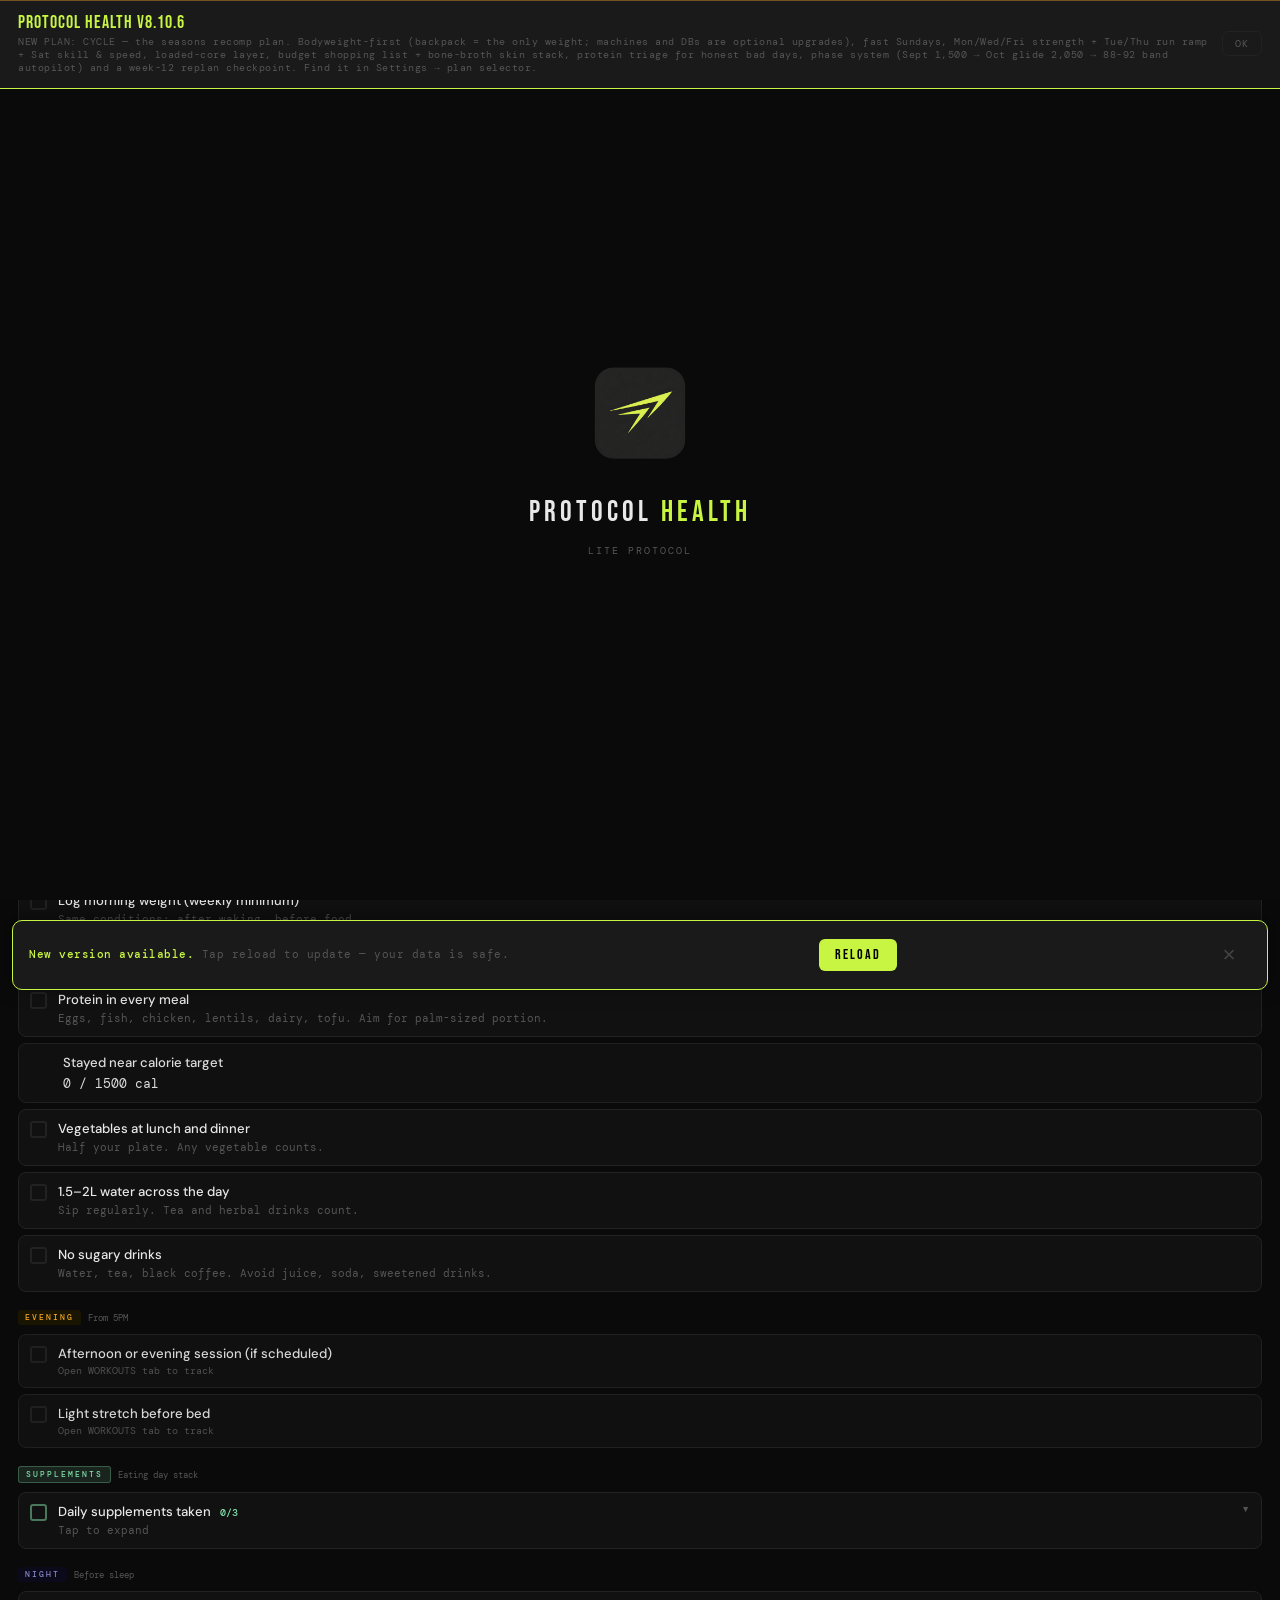
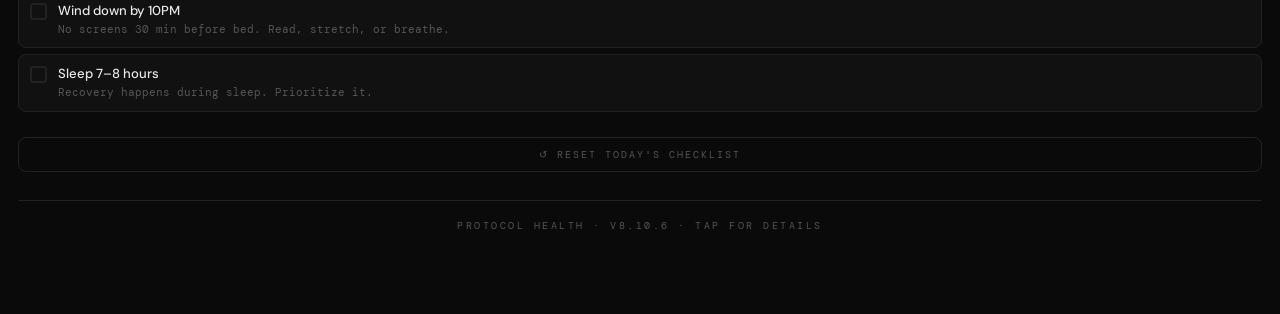
==== app.html @ 7f009b2a "v8.10.6: NEW PLAN — CYCLE, the seasons recomp plan Owner-designed over a multi-session coaching arc:" ====
<!DOCTYPE html>
<html lang="en">
<head>
<meta charset="UTF-8">
<meta name="viewport" content="width=device-width, initial-scale=1.0, maximum-scale=1.0, user-scalable=no">
<title>PROTOCOL HEALTH</title>
<!-- PWA -->
<link rel="manifest" href="manifest.json">
<meta name="theme-color" content="#0a0a0a">
<meta name="mobile-web-app-capable" content="yes">
<meta name="apple-mobile-web-app-capable" content="yes">
<meta name="apple-mobile-web-app-status-bar-style" content="black-translucent">
<meta name="apple-mobile-web-app-title" content="Protocol Health">
<link rel="icon" type="image/png" sizes="32x32" href="favicon-32.png">
<link rel="icon" type="image/x-icon" href="favicon.ico">
<link rel="apple-touch-icon" href="PH_LOGO_192.png">
<link href="https://fonts.googleapis.com/css2?family=Bebas+Neue&family=DM+Mono:wght@400;500&family=DM+Sans:wght@300;400;500&display=swap" rel="stylesheet">
<style>
:root {
  --bg: #0a0a0a;
  --surface: #111111;
  --surface2: #1a1a1a;
  --border: #222222;
  --accent: #c8f542;
  --accent2: #f5a623;
  --fast: #7b68ee;
  --fast-dim: rgba(123,104,238,0.15);
  --light: #f0b27a;
  --light-dim: rgba(240,178,122,0.15);
  --text: #e8e8e8;
  --muted: #555;
  --danger: #ff4444;
  --green: #3ddc84;
  --green-dim: rgba(61,220,132,0.1);
  --plan-overlay: rgba(255,255,255,0.06);
}
* { margin:0; padding:0; box-sizing:border-box; -webkit-tap-highlight-color:transparent; }
html, body { scrollbar-width:none; }
html::-webkit-scrollbar, body::-webkit-scrollbar { display:none; }
* { -ms-overflow-style:none; }
*::-webkit-scrollbar { display:none; }
body { background:var(--bg); color:var(--text); font-family:'DM Sans',sans-serif; min-height:100vh; padding-bottom:50px; overflow-x:hidden; }

/* HEADER */
.header { padding:22px 18px 12px; border-bottom:1px solid var(--border); display:flex; align-items:flex-end; justify-content:space-between; }
.header-left h1 { font-family:'Bebas Neue',sans-serif; font-size:2.6rem; letter-spacing:3px; color:var(--accent); line-height:1; }
.header-left p { font-family:'DM Mono',monospace; font-size:0.58rem; color:var(--muted); letter-spacing:2px; text-transform:uppercase; margin-top:3px; }
.header-right { display:flex; align-items:center; gap:10px; }
.weight-badge { background:var(--surface2); border:1px solid var(--border); border-radius:8px; padding:6px 12px; text-align:right; }
.weight-badge .w-num { font-family:'Bebas Neue',sans-serif; font-size:1.6rem; color:var(--accent2); line-height:1; }
.weight-badge .w-label { font-family:'DM Mono',monospace; font-size:0.5rem; color:var(--muted); letter-spacing:1px; }
.settings-btn { background:var(--surface2); border:1px solid var(--border); border-radius:8px; width:36px; height:36px; display:flex; align-items:center; justify-content:center; cursor:pointer; transition:all 0.2s; font-size:1rem; flex-shrink:0; }
.settings-btn:hover { border-color:var(--accent); }

/* PLAN BADGE */
.plan-badge { padding:4px 10px; background:var(--surface2); border:1px solid var(--border); border-radius:20px; font-family:'DM Mono',monospace; font-size:0.55rem; letter-spacing:1.5px; text-transform:uppercase; color:var(--muted); margin:8px 18px; display:inline-block; }
.plan-badge.agro { border-color:#ff6b35; color:#ff6b35; background:rgba(255,107,53,0.08); }
.plan-badge.cut { border-color:#4ecdc4; color:#4ecdc4; background:rgba(78,205,196,0.08); }
.plan-badge.bulk { border-color:#f7dc6f; color:#f7dc6f; background:rgba(247,220,111,0.08); }
.plan-badge.maint { border-color:#82e0aa; color:#82e0aa; background:rgba(130,224,170,0.08); }

/* TABS */
.tabs { display:flex; border-bottom:1px solid var(--border); overflow-x:auto; scrollbar-width:none; }
.tabs::-webkit-scrollbar { display:none; }
.tab { flex:1; min-width:55px; padding:11px 4px; background:none; border:none; color:var(--muted); font-family:'DM Mono',monospace; font-size:0.55rem; letter-spacing:1px; text-transform:uppercase; cursor:pointer; border-bottom:2px solid transparent; transition:all 0.2s; white-space:nowrap; }
.tab.active { color:var(--accent); border-bottom-color:var(--accent); }

/* SECTIONS */
.section { display:none; padding:14px 18px; }
.section.active { display:block; }

/* GOAL BAR */
.goal-strip { background:var(--surface2); border:1px solid var(--border); border-radius:8px; padding:11px 13px; margin-bottom:14px; display:flex; gap:12px; align-items:center; }
.goal-block { text-align:center; }
.goal-val { font-family:'Bebas Neue',sans-serif; font-size:1.3rem; line-height:1; }
.goal-val.current { color:var(--accent2); }
.goal-val.target { color:var(--accent); }
.goal-val.remain { color:var(--text); }
.goal-lbl { font-family:'DM Mono',monospace; font-size:0.48rem; color:var(--muted); letter-spacing:1px; text-transform:uppercase; margin-top:2px; }
.goal-divider { width:1px; height:30px; background:var(--border); flex-shrink:0; }
.goal-bar-wrap { flex:1; }
.goal-bar-track { height:5px; background:var(--border); border-radius:3px; overflow:hidden; margin-bottom:4px; }
.goal-bar-fill { height:100%; background:linear-gradient(90deg,var(--accent2),var(--accent)); border-radius:3px; transition:width 0.4s ease; }
.goal-pct { font-family:'DM Mono',monospace; font-size:0.58rem; color:var(--muted); }

/* DURATION BAR */
.duration-strip { background:var(--surface); border:1px solid var(--border); border-radius:8px; padding:10px 13px; margin-bottom:14px; display:none; }
.duration-strip.visible { display:block; }
.duration-top { display:flex; justify-content:space-between; margin-bottom:6px; }
.duration-top span { font-family:'DM Mono',monospace; font-size:0.6rem; color:var(--muted); letter-spacing:1px; }
.duration-top .dpct { color:var(--accent); }
.duration-bar-track { height:4px; background:var(--border); border-radius:2px; overflow:hidden; }
.duration-bar-fill { height:100%; background:var(--accent); border-radius:2px; transition:width 0.4s; }

/* PROGRESS */
.progress-wrap { background:var(--surface); border:1px solid var(--border); border-radius:8px; padding:11px; margin-bottom:14px; }
.progress-top { display:flex; justify-content:space-between; margin-bottom:7px; }
.progress-top span { font-family:'DM Mono',monospace; font-size:0.6rem; color:var(--muted); letter-spacing:1px; }
.progress-top .pct { color:var(--accent); font-weight:500; }
.progress-bar { height:4px; background:var(--border); border-radius:2px; overflow:hidden; }
.progress-fill { height:100%; background:var(--accent); border-radius:2px; transition:width 0.3s; }

.day-label { font-family:'Bebas Neue',sans-serif; font-size:1.2rem; letter-spacing:2px; color:var(--muted); margin-bottom:12px; }
.day-label span { color:var(--accent); }

/* CHECKLIST */
.checklist-group { margin-bottom:18px; }
.group-header { display:flex; align-items:center; gap:7px; margin-bottom:9px; }
.group-tag { font-family:'DM Mono',monospace; font-size:0.52rem; letter-spacing:2px; text-transform:uppercase; padding:2px 7px; border-radius:3px; font-weight:500; }
.tag-morning { background:#1a2a00; color:var(--accent); }
.tag-evening { background:#1a1500; color:var(--accent2); }
.tag-food { background:#1a0a0a; color:#ff7070; }
.tag-rules { background:#0a1a1a; color:#70c8ff; }
.tag-fast { background:var(--fast-dim); color:var(--fast); border:1px solid var(--fast); }
.tag-light { background:var(--light-dim); color:var(--light); border:1px solid var(--light); }
.tag-stretch { background:#1a0a1a; color:#dd88ff; }
.tag-supplements { background:rgba(130,224,170,0.12); color:#82e0aa; border:1px solid rgba(130,224,170,0.3); }
.tag-night { background:#0a0a1a; color:#8888cc; }
.group-time { font-family:'DM Mono',monospace; font-size:0.58rem; color:var(--muted); }

.check-item { display:flex; align-items:flex-start; gap:11px; padding:10px 11px; background:var(--surface); border:1px solid var(--border); border-radius:8px; margin-bottom:6px; cursor:pointer; transition:all 0.15s; user-select:none; }
.check-item:hover { border-color:#333; }
.check-item.done { border-color:var(--accent); background:#0f1a00; }
.check-item.done .item-title { text-decoration:line-through; color:var(--muted); }
.checkbox { width:17px; height:17px; border:2px solid var(--border); border-radius:3px; flex-shrink:0; margin-top:1px; display:flex; align-items:center; justify-content:center; transition:all 0.15s; }
.check-item.done .checkbox { background:var(--accent); border-color:var(--accent); }
.checkbox-tick { color:#000; font-size:10px; font-weight:bold; display:none; }
.check-item.done .checkbox-tick { display:block; }
.item-content { flex:1; }
.item-title { font-size:0.82rem; font-weight:500; margin-bottom:2px; transition:all 0.15s; }
.item-sub { font-size:0.67rem; color:var(--muted); font-family:'DM Mono',monospace; line-height:1.5; }

.fast-day-banner { background:var(--fast-dim); border:1px solid var(--fast); border-radius:8px; padding:11px 13px; margin-bottom:14px; display:none; }
.fast-day-banner.visible { display:block; }
.fast-banner-title { font-family:'Bebas Neue',sans-serif; font-size:0.95rem; letter-spacing:2px; color:var(--fast); margin-bottom:3px; }
.fast-banner-sub { font-family:'DM Mono',monospace; font-size:0.62rem; color:#9988cc; line-height:1.6; }
/* ─── Fast window controls (Phase C) ───────────────────────────────────────── */
.fast-banner-controls { margin-top:10px; padding-top:10px; border-top:1px solid rgba(255,255,255,0.08); }
.fast-banner-controls:empty { display:none; }
.fw-state { margin-bottom:8px; }
.fw-timer { font-family:'Bebas Neue',sans-serif; font-size:1.1rem; letter-spacing:2px; color:var(--fast); }
.fw-timer span { color:var(--text); }
.fw-meta { font-family:'DM Mono',monospace; font-size:0.6rem; color:#9988cc; margin-top:2px; }
.fw-state-broken .fw-broken-pill { display:inline-block; background:rgba(255,152,0,0.18); color:var(--accent2); padding:3px 8px; border-radius:4px; font-family:'DM Mono',monospace; font-size:0.62rem; letter-spacing:1px; }
.fw-state-done .fw-timer { color:var(--accent); }
.fw-btn-row { display:flex; gap:6px; flex-wrap:wrap; }
.fw-btn { flex:1; min-width:100px; padding:8px 10px; border-radius:6px; border:1px solid var(--border); background:transparent; color:var(--text); font-family:'Bebas Neue',sans-serif; font-size:0.8rem; letter-spacing:1.5px; cursor:pointer; }
.fw-btn-start { background:var(--fast); color:#fff; border-color:var(--fast); }
.fw-btn-end { background:var(--accent2); color:#000; border-color:var(--accent2); }
.fw-btn-edit { color:var(--muted); }
.fw-btn:active { transform:scale(0.97); }
.fast-window-editor { background:var(--surface); border:1px solid var(--border); border-radius:8px; padding:10px 12px; margin-bottom:10px; }
.fw-editor-title { font-family:'Bebas Neue',sans-serif; font-size:0.8rem; letter-spacing:2px; color:var(--fast); margin-bottom:6px; }
.fw-editor-title + .fw-meta, .fw-editor-title + .fw-broken-pill { margin-bottom:8px; display:block; }
.light-day-banner { background:var(--light-dim); border:1px solid var(--light); border-radius:8px; padding:11px 13px; margin-bottom:14px; display:none; }
.light-day-banner.visible { display:block; }
.light-banner-title { font-family:'Bebas Neue',sans-serif; font-size:0.95rem; letter-spacing:2px; color:var(--light); margin-bottom:3px; }
.light-banner-sub { font-family:'DM Mono',monospace; font-size:0.62rem; color:#cc9966; line-height:1.6; }

/* SECTION TITLE */
.section-title { font-family:'Bebas Neue',sans-serif; font-size:1.1rem; letter-spacing:3px; color:var(--muted); margin-bottom:11px; margin-top:4px; }
.section-title span { color:var(--text); }
.section-note { font-size:0.7rem; color:var(--muted); margin-bottom:12px; line-height:1.6; font-family:'DM Mono',monospace; }

/* WORKOUT CARDS */
.workout-card { background:var(--surface); border:1px solid var(--border); border-radius:10px; overflow:hidden; margin-bottom:12px; }
.workout-card-header { padding:11px 13px; background:var(--surface2); display:flex; justify-content:space-between; align-items:center; cursor:pointer; }
.workout-card-header h3 { font-family:'Bebas Neue',sans-serif; font-size:0.95rem; letter-spacing:2px; color:var(--accent); }
.wch-right { text-align:right; }
.workout-card-header .meta { font-family:'DM Mono',monospace; font-size:0.58rem; color:var(--muted); }
.workout-body { max-height:0; overflow:hidden; transition:max-height 0.3s ease; }
.workout-body.open { max-height:2000px; }
.exercise-row { display:grid; grid-template-columns:1fr auto; gap:8px; align-items:center; padding:9px 13px; border-bottom:1px solid var(--border); }
.exercise-row:last-child { border-bottom:none; }
.ex-name { font-size:0.8rem; font-weight:500; }
.ex-detail { font-family:'DM Mono',monospace; font-size:0.6rem; color:var(--muted); margin-top:2px; }
.ex-sets { font-family:'DM Mono',monospace; font-size:0.68rem; color:var(--accent2); text-align:right; white-space:nowrap; }

/* WORKOUT EXERCISE CHECKBOXES */
.wex-row { cursor:pointer; transition:all 0.15s; }
.wex-row:active { background:rgba(200,245,66,0.05); }
.wex-cb { width:16px; height:16px; border:2px solid var(--border); border-radius:3px; flex-shrink:0; margin-top:2px; display:flex; align-items:center; justify-content:center; transition:all 0.15s; }
.wex-tick { color:#000; font-size:9px; font-weight:bold; display:none; }
.wex-done .wex-cb { background:var(--accent); border-color:var(--accent); }
.wex-done .wex-tick { display:block; }
.wex-done .ex-name { text-decoration:line-through; color:var(--muted); }
.wex-done .ex-sets { color:var(--muted); }

/* SUPPLEMENT SUB-ITEMS */
.sup-panel { margin-top:6px; border-top:1px solid var(--border); padding-top:6px; }
.sup-item { display:flex; align-items:center; gap:8px; padding:5px 0; cursor:pointer; transition:all 0.1s; }
.sup-item:active { opacity:0.7; }
.sup-cb { width:14px; height:14px; border:2px solid var(--border); border-radius:3px; flex-shrink:0; display:flex; align-items:center; justify-content:center; transition:all 0.15s; }
.sup-tick { color:#000; font-size:8px; font-weight:bold; display:none; }
.sup-item.done .sup-cb { background:#82e0aa; border-color:#82e0aa; }
.sup-item.done .sup-tick { display:block; }
.sup-item.done .sup-name { text-decoration:line-through; color:var(--muted); }
.sup-name { font-size:0.72rem; }
.sup-dose { font-family:'DM Mono',monospace; font-size:0.6rem; color:var(--accent2); margin-left:4px; }
.sup-when { font-family:'DM Mono',monospace; font-size:0.55rem; color:var(--muted); }
.sup-count { font-family:'DM Mono',monospace; font-size:0.6rem; color:#82e0aa; margin-left:6px; }
.check-item.has-subitems .checkbox { border-color:rgba(130,224,170,0.5); }
.check-item.has-subitems.done .checkbox { background:#82e0aa; border-color:#82e0aa; }
.check-item.has-subitems.partial .checkbox { background:rgba(130,224,170,0.4); border-color:#82e0aa; }
.check-item.has-subitems.partial .checkbox-tick { display:block; color:rgba(0,0,0,0.4); }
.sup-expand-icon { font-size:0.55rem; color:var(--muted); transition:transform 0.2s; flex-shrink:0; }
.sup-expand-icon.open { transform:rotate(180deg); }

/* AUTO-STATUS INDICATORS (calorie ceiling + workout items) */
.check-item.auto-status { cursor:default; opacity:0.92; }
.check-item.auto-status .checkbox { border-color:var(--border); background:transparent; }
.check-item.auto-status.done .checkbox { background:var(--accent); border-color:var(--accent); }
.check-item.auto-status.fail .checkbox { background:var(--danger); border-color:var(--danger); }
.check-item.auto-status.fail .checkbox-tick { display:block; }
.check-item.auto-status .auto-val { font-family:'DM Mono',monospace; font-size:0.65rem; color:var(--muted); margin-top:1px; }
.check-item.auto-status.done .auto-val { color:var(--accent); }
.check-item.auto-status.fail .auto-val { color:var(--danger); }

.chevron { color:var(--muted); font-size:0.7rem; transition:transform 0.2s; display:block; margin-top:3px; }
.chevron.open { transform:rotate(180deg); }

/* WEEK GRID */
.week-grid { display:grid; grid-template-columns:repeat(7,1fr); gap:4px; margin-bottom:16px; }
.day-pill { background:var(--surface); border:1px solid var(--border); border-radius:6px; padding:6px 2px; text-align:center; }
.day-pill.today { border-color:var(--accent); }
.day-pill-name { font-family:'DM Mono',monospace; font-size:0.48rem; color:var(--muted); letter-spacing:1px; margin-bottom:2px; }
.day-pill-type { font-size:0.85rem; }

/* RULES */
.rule-card { background:var(--surface); border:1px solid var(--border); border-left:3px solid var(--accent); border-radius:8px; padding:11px 13px; margin-bottom:8px; }
.rule-num { font-family:'DM Mono',monospace; font-size:0.52rem; color:var(--muted); letter-spacing:2px; margin-bottom:3px; }
.rule-text { font-size:0.82rem; font-weight:500; line-height:1.4; }
.rule-sub { font-size:0.7rem; color:var(--muted); margin-top:3px; line-height:1.5; }

/* CALENDAR */
.month-nav { display:flex; align-items:center; justify-content:space-between; margin-bottom:12px; }
.month-nav-btn { background:var(--surface); border:1px solid var(--border); color:var(--text); padding:6px 12px; border-radius:6px; font-family:'DM Mono',monospace; font-size:0.65rem; cursor:pointer; transition:all 0.15s; letter-spacing:1px; }
.month-nav-btn:hover { border-color:var(--accent); color:var(--accent); }
.month-title { font-family:'Bebas Neue',sans-serif; font-size:1.2rem; letter-spacing:3px; color:var(--text); }
.month-title span { color:var(--accent2); }
.cal-day-headers { display:grid; grid-template-columns:repeat(7,1fr); gap:3px; margin-bottom:3px; }
.cal-day-hdr { text-align:center; font-family:'DM Mono',monospace; font-size:0.5rem; color:var(--muted); padding:2px 0; }
.cal-grid-main { display:grid; grid-template-columns:repeat(7,1fr); gap:3px; margin-bottom:12px; }
.cal-cell { aspect-ratio:1; background:var(--surface); border:1px solid var(--border); border-radius:6px; display:flex; flex-direction:column; align-items:center; justify-content:center; cursor:pointer; transition:all 0.15s; position:relative; overflow:hidden; }
.cal-cell.empty { background:none; border-color:transparent; cursor:default; }
.cal-cell.today-cal { border-color:var(--accent); box-shadow:0 0 7px rgba(200,245,66,0.12); }
.cal-cell.future-cal { opacity:0.35; }
.cal-cell.cal-done { background:var(--green-dim); border-color:var(--green); }
.cal-cell.cal-missed { background:rgba(255,68,68,0.07); border-color:rgba(255,68,68,0.2); }
.cal-cell.cal-fast { background:var(--fast-dim); border-color:var(--fast); }
.cal-cell.cal-light { background:var(--light-dim); border-color:var(--light); }
.cal-cell.cal-partial { background:rgba(245,166,35,0.1); border-color:var(--accent2); }
.cal-cell.plan-day { border-color:#ffffff !important; box-shadow:inset 0 0 0 1px #ffffff; }
.cal-cell.plan-day.cal-done .cal-num { color:var(--green); }
.cal-cell.plan-day.cal-fast .cal-num { color:var(--fast); }
.cal-cell.plan-day.cal-light .cal-num { color:var(--light); }
.cal-cell.plan-day.cal-partial .cal-num { color:var(--accent2); }
.cal-cell.plan-day.cal-missed .cal-num { color:#ff7070; }
.cal-num { font-weight:700; font-size:0.82rem; color:var(--text); line-height:1; }
.cal-cell.cal-done .cal-num { color:var(--green); }
.cal-cell.cal-fast .cal-num { color:var(--fast); }
.cal-cell.cal-partial .cal-num { color:var(--accent2); }
.cal-cell.cal-missed .cal-num { color:#ff7070; }
.cal-wt { font-family:'DM Mono',monospace; font-size:0.42rem; color:var(--muted); margin-top:1px; }
.cal-cell.cal-done .cal-wt { color:var(--green); }
.cal-legend { display:flex; flex-wrap:wrap; gap:7px; margin-bottom:14px; }
.leg-item { display:flex; align-items:center; gap:4px; font-family:'DM Mono',monospace; font-size:0.55rem; color:var(--muted); }
.leg-dot { width:9px; height:9px; border-radius:2px; border:1px solid; }
.month-stats { display:grid; grid-template-columns:repeat(4,1fr); gap:6px; margin-bottom:12px; }
.mstat { background:var(--surface); border:1px solid var(--border); border-radius:7px; padding:8px 6px; text-align:center; }
.mstat-val { font-family:'Bebas Neue',sans-serif; font-size:1.1rem; color:var(--accent); }
.mstat-val.green { color:var(--green); }
.mstat-val.orange { color:var(--accent2); }
.mstat-val.purple { color:var(--fast); }
.mstat-lbl { font-family:'DM Mono',monospace; font-size:0.47rem; color:var(--muted); letter-spacing:1px; text-transform:uppercase; margin-top:1px; }

/* WEIGHT LOG */
.weight-input-wrap { display:flex; gap:7px; margin-bottom:16px; }
.weight-input { flex:1; background:var(--surface); border:1px solid var(--border); border-radius:8px; padding:10px 13px; color:var(--text); font-family:'DM Mono',monospace; font-size:0.9rem; outline:none; transition:border-color 0.2s; }
.weight-input:focus { border-color:var(--accent); }
.log-btn { background:var(--accent); color:#000; border:none; border-radius:8px; padding:10px 16px; font-family:'Bebas Neue',sans-serif; font-size:0.9rem; letter-spacing:2px; cursor:pointer; }
.weight-history { background:var(--surface); border:1px solid var(--border); border-radius:10px; overflow:hidden; }
.weight-history-header { padding:9px 13px; background:var(--surface2); font-family:'DM Mono',monospace; font-size:0.58rem; color:var(--muted); letter-spacing:2px; text-transform:uppercase; display:grid; grid-template-columns:1fr auto auto; gap:12px; }
.weight-entry { display:grid; grid-template-columns:1fr auto auto; gap:12px; align-items:center; padding:10px 13px; border-top:1px solid var(--border); }
.we-date { font-family:'DM Mono',monospace; font-size:0.68rem; color:var(--muted); }
.we-weight { font-family:'DM Mono',monospace; font-size:0.82rem; font-weight:500; }
.we-delta { font-family:'DM Mono',monospace; font-size:0.68rem; min-width:42px; text-align:right; }
.delta-down { color:var(--accent); }
.delta-up { color:var(--danger); }
.delta-same { color:var(--muted); }
.empty-state { padding:26px; text-align:center; font-family:'DM Mono',monospace; font-size:0.68rem; color:var(--muted); line-height:1.8; }

/* RADAR CHART */
.radar-wrap { background:var(--surface); border:1px solid var(--border); border-radius:10px; padding:14px; margin-bottom:16px; }
/* ─── Reality check (Phase D) ─────────────────────────────────────────────── */
.reality-check { background:var(--surface); border:1px solid var(--border); border-radius:10px; padding:14px; margin-bottom:16px; }
.rc-header { display:flex; justify-content:space-between; align-items:center; margin-bottom:10px; }
.rc-title { font-family:'Bebas Neue',sans-serif; font-size:1rem; letter-spacing:2px; color:var(--muted); }
.rc-title span { color:var(--text); }
.rc-state-pill { font-family:'DM Mono',monospace; font-size:0.55rem; letter-spacing:1px; padding:3px 8px; border-radius:4px; font-weight:500; }
.rc-row { display:flex; justify-content:space-between; align-items:center; padding:5px 0; font-family:'DM Mono',monospace; font-size:0.66rem; }
.rc-label { color:var(--muted); }
.rc-val { color:var(--text); font-weight:500; }
/* Phase 1 (v7.2.0): Reality Check structural sections + cadence + explain link */
.rc-header-actions { display:flex; align-items:center; gap:6px; }
.rc-explain-btn { background:transparent; border:1px solid var(--border); color:var(--muted); font-family:'DM Mono',monospace; font-size:0.55rem; letter-spacing:1px; padding:3px 8px; border-radius:4px; cursor:pointer; }
.rc-explain-btn:active { transform:scale(0.97); }
.rc-section { padding:6px 0; border-top:1px solid var(--border); }
.rc-section:first-of-type { border-top:none; padding-top:0; }
.rc-cadence-note { font-family:'DM Mono',monospace; font-size:0.6rem; color:var(--muted); line-height:1.5; margin-top:6px; padding-top:6px; border-top:1px dashed var(--border); }
.rc-explain-section { margin-bottom:12px; }
.rc-explain-h { font-family:'Bebas Neue',sans-serif; font-size:0.78rem; letter-spacing:1.5px; color:var(--accent); margin-bottom:4px; }
.rc-explain-p { font-family:'DM Sans',sans-serif; font-size:0.7rem; color:var(--text); line-height:1.55; margin:0; }
.rc-explain-p em { color:var(--accent2); font-style:italic; }
/* Phase 3 (v7.2.2): plan-aware calorie safety hint + warning */
.cal-floor-hint { font-family:'DM Mono',monospace; font-size:0.6rem; color:var(--muted); margin-top:4px; line-height:1.5; }
.cal-floor-hint:empty { display:none; }
.cal-floor-warn { font-size:0.7rem; color:var(--accent2); margin-top:6px; padding:7px 10px; border-radius:6px; background:rgba(255,152,0,0.1); border:1px solid rgba(255,152,0,0.35); line-height:1.55; }
/* Phase 8 (v7.5.0): linked offset mode visual cues */
.field-input[readonly] { background:rgba(200,245,66,0.06); border-color:rgba(200,245,66,0.25); cursor:not-allowed; }
#linkedOffsetRow { padding-left:8px; border-left:2px solid rgba(200,245,66,0.3); }
/* Phase 9 (v7.6.0): adaptive activity multiplier diagnostic row */
.activity-infer-row { display:none; align-items:center; justify-content:space-between; gap:8px; margin-top:6px; padding:6px 10px; background:rgba(78,205,196,0.08); border:1px solid rgba(78,205,196,0.25); border-radius:6px; }
.activity-infer-text { font-family:'DM Mono',monospace; font-size:0.6rem; color:var(--muted); line-height:1.5; flex:1; }
.activity-infer-apply-btn { background:transparent; border:1px solid rgba(78,205,196,0.6); color:#4ecdc4; font-family:'DM Mono',monospace; font-size:0.6rem; letter-spacing:1px; padding:4px 10px; border-radius:4px; cursor:pointer; flex-shrink:0; }
.activity-infer-apply-btn:active { transform:scale(0.97); }
/* Phase 11 (v7.7.0): backup history list */
.backup-history-list { margin-top:10px; padding:10px 13px; background:var(--surface); border:1px solid var(--border); border-radius:8px; font-family:'DM Mono',monospace; }
.backup-history-header { font-size:0.6rem; color:var(--muted); letter-spacing:1px; margin-bottom:6px; }
.backup-history-row { display:flex; justify-content:space-between; align-items:center; gap:8px; padding:4px 0; font-size:0.62rem; color:var(--text); border-top:1px solid var(--border); }
.backup-history-row:first-of-type { border-top:none; }
.bh-when { color:var(--text); flex-shrink:0; }
.bh-name { color:var(--muted); font-size:0.55rem; overflow:hidden; text-overflow:ellipsis; white-space:nowrap; max-width:60%; text-align:right; }
/* Phase 5 (v7.3.0): sickness toggle (TODAY tab + day modal) + calendar icon overlay */
.sick-toggle-row { display:flex; align-items:center; gap:8px; padding:8px 10px; background:var(--surface); border:1px solid var(--border); border-radius:6px; cursor:pointer; font-family:'DM Mono',monospace; font-size:0.7rem; color:var(--muted); }
.sick-toggle-row input[type=checkbox] { width:16px; height:16px; accent-color:var(--accent2); flex-shrink:0; }
.sick-toggle-row input[type=checkbox]:checked + span { color:var(--text); }
.cal-cell.cal-sick { /* keeps base color from compliance class; icon overlay distinguishes it */ }
.cal-sick-icon { position:absolute; top:2px; right:3px; font-size:0.7rem; line-height:1; opacity:0.85; pointer-events:none; }
.radar-header { display:flex; justify-content:space-between; align-items:center; margin-bottom:10px; }
.radar-title { font-family:'Bebas Neue',sans-serif; font-size:1rem; letter-spacing:2px; color:var(--muted); }
.radar-title span { color:var(--text); }
.radar-toggle { display:flex; gap:0; border:1px solid var(--border); border-radius:5px; overflow:hidden; }
.radar-toggle-btn { background:none; border:none; color:var(--muted); font-family:'DM Mono',monospace; font-size:0.55rem; letter-spacing:1px; padding:4px 10px; cursor:pointer; transition:all 0.15s; }
.radar-toggle-btn.active { background:var(--accent); color:#000; font-weight:500; }
.radar-svg-wrap { display:flex; justify-content:center; align-items:center; overflow:visible; }
.radar-svg-wrap svg { max-width:100%; height:auto; display:block; }
.radar-legend { display:grid; grid-template-columns:1fr 1fr; gap:6px 12px; margin-top:12px; padding-top:10px; border-top:1px solid var(--border); }
.radar-leg-item { display:flex; align-items:center; gap:6px; font-family:'DM Mono',monospace; font-size:0.52rem; color:var(--muted); }
.radar-leg-dot { width:7px; height:7px; border-radius:2px; flex-shrink:0; }
.radar-leg-val { color:var(--accent); margin-left:auto; font-weight:500; }
.radar-empty { text-align:center; font-family:'DM Mono',monospace; font-size:0.68rem; color:var(--muted); padding:30px 0; line-height:1.8; }

/* RESET/ACTION BTNS */
.reset-btn { width:100%; background:none; border:1px solid var(--border); border-radius:8px; padding:10px; color:var(--muted); font-family:'DM Mono',monospace; font-size:0.62rem; letter-spacing:2px; cursor:pointer; margin-top:7px; transition:all 0.2s; }
.reset-btn:hover { border-color:var(--danger); color:var(--danger); }
.action-row { display:flex; gap:7px; margin-top:7px; }
.action-row .reset-btn { margin-top:0; flex:1; }

/* MODALS */
.modal-overlay { display:none; position:fixed; inset:0; background:rgba(0,0,0,0.88); z-index:1000; padding:16px; overflow-y:auto; }
.modal-overlay.active { display:flex; align-items:flex-start; justify-content:center; padding-top:28px; }
.modal { background:var(--bg); border:1px solid var(--border); border-radius:14px; max-width:440px; width:100%; overflow:hidden; animation:slideUp 0.22s ease; }
@keyframes slideUp { from { opacity:0; transform:translateY(14px); } to { opacity:1; transform:translateY(0); } }
.modal-top { background:var(--surface2); padding:14px 17px; border-bottom:1px solid var(--border); display:flex; justify-content:space-between; align-items:center; }
.modal-top h2 { font-family:'Bebas Neue',sans-serif; font-size:1.2rem; letter-spacing:2px; color:var(--accent); }
.modal-date-sub { font-family:'DM Mono',monospace; font-size:0.62rem; color:var(--muted); margin-top:2px; }
.close-x { background:none; border:1px solid var(--border); color:var(--muted); width:28px; height:28px; border-radius:6px; font-size:16px; cursor:pointer; display:flex; align-items:center; justify-content:center; transition:all 0.15s; flex-shrink:0; }
.close-x:hover { border-color:var(--accent); color:var(--accent); }
.modal-body { padding:16px; }
.field-group { margin-bottom:13px; }
.field-label { font-family:'DM Mono',monospace; font-size:0.58rem; text-transform:uppercase; letter-spacing:1px; color:var(--muted); margin-bottom:5px; display:block; }
.field-input { width:100%; padding:9px 11px; background:var(--surface); border:1px solid var(--border); border-radius:8px; color:var(--text); font-family:'DM Mono',monospace; font-size:0.88rem; outline:none; transition:border-color 0.15s; }
.field-input:focus { border-color:var(--accent); }
.field-input::placeholder { color:var(--muted); }
textarea.field-input { min-height:65px; resize:vertical; font-family:'DM Sans',sans-serif; font-size:0.8rem; line-height:1.5; }
.check-row-modal { display:flex; align-items:center; gap:9px; padding:8px 10px; background:var(--surface); border:1px solid var(--border); border-radius:7px; margin-bottom:6px; cursor:pointer; }
.check-row-modal input[type="checkbox"] { width:15px; height:15px; accent-color:var(--accent); cursor:pointer; }
.check-row-modal label { font-size:0.8rem; color:var(--text); cursor:pointer; }
.fast-toggle { width:100%; padding:9px; background:var(--fast-dim); border:1px solid var(--fast); border-radius:8px; color:var(--fast); font-family:'DM Mono',monospace; font-size:0.68rem; letter-spacing:1.5px; cursor:pointer; text-transform:uppercase; transition:all 0.15s; margin-bottom:13px; }
.fast-toggle.active { background:var(--fast); color:#000; font-weight:bold; }
.light-toggle { width:100%; padding:9px; background:var(--light-dim); border:1px solid var(--light); border-radius:8px; color:var(--light); font-family:'DM Mono',monospace; font-size:0.68rem; letter-spacing:1.5px; cursor:pointer; text-transform:uppercase; transition:all 0.15s; margin-bottom:13px; }
.light-toggle.active { background:var(--light); color:#000; font-weight:bold; }
.save-btn { width:100%; padding:12px; background:var(--accent); color:#000; border:none; border-radius:9px; font-family:'Bebas Neue',sans-serif; font-size:0.95rem; letter-spacing:2px; cursor:pointer; transition:opacity 0.15s; }
.save-btn:active { opacity:0.85; }
.fast-protocol-box { background:var(--fast-dim); border:1px solid var(--fast); border-radius:8px; padding:11px; margin-bottom:13px; }
.fast-protocol-title { font-family:'DM Mono',monospace; font-size:0.58rem; letter-spacing:2px; text-transform:uppercase; color:var(--fast); margin-bottom:7px; }
.fast-protocol-body { font-size:0.75rem; color:#aa99dd; line-height:1.7; }
.light-protocol-box { background:var(--light-dim); border:1px solid var(--light); border-radius:8px; padding:11px; margin-bottom:13px; }
.light-protocol-title { font-family:'DM Mono',monospace; font-size:0.58rem; letter-spacing:2px; text-transform:uppercase; color:var(--light); margin-bottom:7px; }
.light-protocol-body { font-size:0.75rem; color:#cc9966; line-height:1.7; }

/* EXPORT */
.export-overlay { display:none; position:fixed; inset:0; background:rgba(0,0,0,0.92); z-index:2000; padding:20px; overflow-y:auto; }
.export-overlay.active { display:flex; align-items:flex-start; justify-content:center; padding-top:28px; }
.export-box { background:var(--bg); border:1px solid var(--border); border-radius:14px; max-width:500px; width:100%; padding:20px; max-height:80vh; overflow-y:auto; }
.export-box h3 { font-family:'Bebas Neue',sans-serif; font-size:1.1rem; letter-spacing:2px; color:var(--accent); margin-bottom:11px; }
.export-text { background:var(--surface); border:1px solid var(--border); border-radius:8px; padding:13px; font-family:'DM Mono',monospace; font-size:0.68rem; color:var(--text); line-height:1.8; max-height:50vh; overflow-y:auto; margin-bottom:9px; }
.export-text h1 { font-family:'Bebas Neue',sans-serif; font-size:1rem; letter-spacing:2px; color:var(--accent); margin:0 0 8px 0; }
.export-text h2 { font-family:'Bebas Neue',sans-serif; font-size:0.85rem; letter-spacing:1.5px; color:var(--accent2); margin:14px 0 6px 0; border-bottom:1px solid var(--border); padding-bottom:4px; }
.export-text h3 { font-family:'DM Mono',monospace; font-size:0.65rem; color:var(--text); margin:10px 0 4px 0; }
.export-text p { margin:2px 0; line-height:1.6; }
.export-text hr { border:none; border-top:1px solid var(--border); margin:10px 0; }
.export-text table { width:100%; border-collapse:collapse; margin:6px 0; font-size:0.62rem; }
.export-text th { text-align:left; padding:4px 6px; background:var(--surface2); border:1px solid var(--border); color:var(--accent); font-weight:600; }
.export-text td { padding:4px 6px; border:1px solid var(--border); color:var(--text); }
.export-text blockquote { border-left:2px solid var(--accent2); padding-left:8px; margin:4px 0; color:var(--muted); font-style:italic; }
.export-text ul { padding-left:16px; margin:4px 0; }
.export-text li { margin:2px 0; line-height:1.5; }
.export-text strong { color:var(--text); }
.copy-btn { width:100%; padding:11px; background:var(--accent); color:#000; border:none; border-radius:8px; font-weight:700; font-size:0.82rem; cursor:pointer; margin-bottom:7px; font-family:'Bebas Neue',sans-serif; letter-spacing:2px; }
.export-btn-row { display:flex; gap:7px; margin-bottom:7px; }
.export-btn-row button { flex:1; padding:11px; border:none; border-radius:8px; font-weight:700; font-size:0.75rem; cursor:pointer; font-family:'Bebas Neue',sans-serif; letter-spacing:2px; }
.export-btn-copy { background:var(--accent); color:#000; }
.export-btn-download { background:var(--surface2); color:var(--accent); border:1px solid var(--accent)!important; }

/* ══ SETTINGS PANEL ══ */
.settings-overlay { display:none; position:fixed; inset:0; background:rgba(0,0,0,0.92); z-index:3000; padding:16px; overflow-y:auto; }
.settings-overlay.active { display:flex; align-items:flex-start; justify-content:center; padding-top:20px; }
.settings-panel { background:var(--bg); border:1px solid var(--border); border-radius:14px; max-width:460px; width:100%; overflow:hidden; animation:slideUp 0.25s ease; }
.settings-header { background:var(--surface2); padding:16px 18px; border-bottom:1px solid var(--border); display:flex; justify-content:space-between; align-items:center; }
.settings-header h2 { font-family:'Bebas Neue',sans-serif; font-size:1.4rem; letter-spacing:3px; color:var(--accent); }
.settings-body { padding:18px; }
.settings-section { margin-bottom:24px; }
.settings-section-title { font-family:'DM Mono',monospace; font-size:0.6rem; letter-spacing:2px; text-transform:uppercase; color:var(--accent2); margin-bottom:12px; padding-bottom:6px; border-bottom:1px solid var(--border); }
.plan-select { display:none; } /* hidden — replaced by custom dropdown */
.custom-select { position:relative; width:100%; margin-bottom:10px; user-select:none; }
.custom-select-trigger { width:100%; padding:11px 36px 11px 13px; background:var(--surface); border:1px solid var(--border); border-radius:8px; color:var(--text); font-family:'DM Mono',monospace; font-size:0.8rem; cursor:pointer; display:flex; align-items:center; justify-content:space-between; transition:border-color 0.15s; box-sizing:border-box; }
.custom-select-trigger::after { content:''; width:10px; height:10px; background-image:url("data:image/svg+xml,%3Csvg xmlns='http://www.w3.org/2000/svg' width='12' height='8' viewBox='0 0 12 8'%3E%3Cpath d='M1 1l5 5 5-5' stroke='%23888' stroke-width='1.5' fill='none'/%3E%3C/svg%3E"); background-repeat:no-repeat; background-size:contain; flex-shrink:0; transition:transform 0.2s; }
.custom-select.open .custom-select-trigger { border-color:var(--accent); }
.custom-select.open .custom-select-trigger::after { transform:rotate(180deg); }
.custom-select-dropdown { display:none; position:absolute; top:calc(100% + 4px); left:0; right:0; background:var(--surface); border:1px solid var(--accent); border-radius:8px; z-index:5000; overflow:hidden; box-shadow:0 8px 24px rgba(0,0,0,0.5); }
.custom-select.open .custom-select-dropdown { display:block; }
.custom-select-option { padding:11px 14px; font-family:'DM Mono',monospace; font-size:0.78rem; color:var(--muted); cursor:pointer; transition:background 0.1s, color 0.1s; border-bottom:1px solid var(--border); }
.custom-select-option:last-child { border-bottom:none; }
.custom-select-option:hover { background:var(--surface2); color:var(--text); }
.custom-select-option.selected { color:var(--accent); background:rgba(255,200,0,0.05); }
.plan-select:focus { border-color:var(--accent); }
.plan-description { background:var(--surface2); border:1px solid var(--border); border-radius:8px; padding:12px; margin-bottom:12px; font-size:0.75rem; color:var(--muted); line-height:1.6; }
.plan-description.agro-desc { border-color:rgba(255,107,53,0.3); background:rgba(255,107,53,0.05); color:#ffaa88; }
.plan-description.cut-desc { border-color:rgba(78,205,196,0.3); background:rgba(78,205,196,0.05); color:#4ecdc4; }
.plan-description.bulk-desc { border-color:rgba(247,220,111,0.3); background:rgba(247,220,111,0.05); color:#f7dc6f; }
.plan-description.maint-desc { border-color:rgba(130,224,170,0.3); background:rgba(130,224,170,0.05); color:#82e0aa; }
.confirm-plan-btn { width:100%; padding:12px; background:var(--surface2); border:1px solid var(--accent); border-radius:9px; color:var(--accent); font-family:'Bebas Neue',sans-serif; font-size:1rem; letter-spacing:2px; cursor:pointer; transition:all 0.2s; }
.confirm-plan-btn:hover { background:var(--accent); color:#000; }
.duration-inputs { display:grid; grid-template-columns:1fr 1fr; gap:10px; margin-bottom:10px; }
.duration-single { margin-bottom:10px; }
.calc-result { background:var(--surface2); border:1px solid var(--border); border-radius:8px; padding:12px; margin-top:10px; display:none; }
.calc-result.visible { display:block; }
.calc-result-title { font-family:'DM Mono',monospace; font-size:0.58rem; letter-spacing:2px; text-transform:uppercase; color:var(--muted); margin-bottom:8px; }
.calc-result-grid { display:grid; grid-template-columns:1fr 1fr; gap:8px; }
.calc-result-item { text-align:center; }
.calc-result-val { font-family:'Bebas Neue',sans-serif; font-size:1.4rem; color:var(--accent); line-height:1; }
.calc-result-lbl { font-family:'DM Mono',monospace; font-size:0.5rem; color:var(--muted); letter-spacing:1px; text-transform:uppercase; margin-top:2px; }
.schedule-btn { width:100%; padding:12px; background:var(--accent); color:#000; border:none; border-radius:9px; font-family:'Bebas Neue',sans-serif; font-size:1rem; letter-spacing:2px; cursor:pointer; margin-top:10px; display:none; }
.schedule-btn.visible { display:block; }
.adj-mode-btn { border-color:var(--border)!important; color:var(--muted)!important; transition:all 0.15s; }
.adj-mode-btn.active { border-color:var(--accent2)!important; color:var(--accent2)!important; background:rgba(245,166,35,0.08)!important; }

/* CONFIRM POPUP */
.popup-overlay { display:none; position:fixed; inset:0; background:rgba(0,0,0,0.88); z-index:4000; align-items:center; justify-content:center; padding:20px; }
.popup-overlay.active { display:flex; }
.popup-box { background:var(--bg); border:1px solid var(--border); border-radius:14px; max-width:360px; width:100%; padding:22px; animation:slideUp 0.2s ease; }
.popup-box h3 { font-family:'Bebas Neue',sans-serif; font-size:1.2rem; letter-spacing:2px; color:var(--accent); margin-bottom:8px; }
.popup-box p { font-size:0.8rem; color:var(--muted); line-height:1.6; margin-bottom:16px; }
.popup-btns { display:flex; gap:8px; }
.popup-yes { flex:1; padding:11px; background:var(--accent); color:#000; border:none; border-radius:8px; font-family:'Bebas Neue',sans-serif; font-size:0.95rem; letter-spacing:2px; cursor:pointer; }
.popup-no { flex:1; padding:11px; background:none; border:1px solid var(--border); border-radius:8px; color:var(--muted); font-family:'DM Mono',monospace; font-size:0.7rem; cursor:pointer; }

/* PROJECTION STRIP */
.projection-strip { background:var(--surface); border:1px solid var(--border); border-radius:8px; padding:11px 13px; margin-bottom:14px; }
.projection-row { display:flex; justify-content:space-between; align-items:center; margin-bottom:6px; }
.projection-label { font-family:'DM Mono',monospace; font-size:0.58rem; color:var(--muted); letter-spacing:1px; text-transform:uppercase; }
.projection-vals { display:flex; gap:14px; align-items:baseline; }
.proj-main { font-family:'Bebas Neue',sans-serif; font-size:1.4rem; line-height:1; }
.proj-main.good { color:var(--accent); }
.proj-main.warn { color:var(--accent2); }
.proj-main.bad { color:var(--danger); }
.proj-sub { font-family:'DM Mono',monospace; font-size:0.6rem; color:var(--muted); }
.proj-range { font-family:'DM Mono',monospace; font-size:0.6rem; color:var(--muted); }
.proj-basis { font-family:'DM Mono',monospace; font-size:0.55rem; color:var(--muted); margin-top:4px; line-height:1.6; }
.proj-divider { height:1px; background:var(--border); margin:7px 0; }

/* EXPORT RANGE */
.export-range { display:flex; gap:7px; margin-bottom:11px; flex-wrap:wrap; }
.export-range input[type="date"] { flex:1; min-width:120px; padding:8px 10px; background:var(--surface); border:1px solid var(--border); border-radius:8px; color:var(--text); font-family:'DM Mono',monospace; font-size:0.75rem; outline:none; }
.export-range input[type="date"]:focus { border-color:var(--accent); }
.export-range-btn { padding:8px 14px; background:var(--accent); color:#000; border:none; border-radius:8px; font-family:'Bebas Neue',sans-serif; font-size:0.85rem; letter-spacing:2px; cursor:pointer; }
.export-checkboxes { display:flex; gap:8px; flex-wrap:wrap; margin-bottom:11px; }
.export-check-item { display:flex; align-items:center; gap:5px; background:var(--surface); border:1px solid var(--border); border-radius:6px; padding:5px 9px; cursor:pointer; }
.export-check-item input { accent-color:var(--accent); cursor:pointer; }
.export-check-item label { font-family:'DM Mono',monospace; font-size:0.6rem; color:var(--muted); cursor:pointer; letter-spacing:1px; text-transform:uppercase; }

/* UNIFIED MODAL CHECKLIST */
.modal-check-group { margin-bottom:13px; }
.modal-group-label { font-family:'DM Mono',monospace; font-size:0.52rem; letter-spacing:2px; text-transform:uppercase; color:var(--muted); margin-bottom:6px; padding:2px 6px; border-radius:3px; display:inline-block; }
.modal-check-item { display:flex; align-items:flex-start; gap:9px; padding:8px 10px; background:var(--surface); border:1px solid var(--border); border-radius:7px; margin-bottom:5px; cursor:pointer; user-select:none; transition:all 0.15s; }
.modal-check-item.done { border-color:var(--accent); background:#0f1a00; }
.modal-check-item.done .m-title { text-decoration:line-through; color:var(--muted); }
.modal-cb { width:15px; height:15px; border:2px solid var(--border); border-radius:3px; flex-shrink:0; margin-top:1px; display:flex; align-items:center; justify-content:center; font-size:9px; font-weight:bold; color:transparent; transition:all 0.15s; }
.modal-check-item.done .modal-cb { background:var(--accent); border-color:var(--accent); color:#000; }
.m-title { font-size:0.78rem; font-weight:500; }
.m-sub { font-size:0.62rem; color:var(--muted); font-family:'DM Mono',monospace; margin-top:2px; line-height:1.4; }

/* MACRO DISPLAY */
.macro-grid { display:grid; grid-template-columns:repeat(4,1fr); gap:6px; margin-bottom:14px; }
.macro-box { background:var(--surface); border:1px solid var(--border); border-radius:8px; padding:9px 6px; text-align:center; }
.macro-val { font-family:'Bebas Neue',sans-serif; font-size:1.2rem; color:var(--accent); line-height:1; }
.macro-lbl { font-family:'DM Mono',monospace; font-size:0.48rem; color:var(--muted); letter-spacing:1px; text-transform:uppercase; margin-top:2px; }

.snack-grid { display:grid; grid-template-columns:1fr 1fr; gap:7px; margin-bottom:14px; }
.snack-item { background:var(--surface); border:1px solid var(--border); border-radius:8px; padding:9px 11px; }
.snack-name { font-size:0.78rem; font-weight:500; margin-bottom:2px; }
.snack-cal { font-family:'DM Mono',monospace; font-size:0.6rem; color:var(--accent2); }
.snack-note { font-family:'DM Mono',monospace; font-size:0.58rem; color:var(--muted); margin-top:2px; }

/* UPDATE BANNER */
.update-banner { position:fixed; top:0; left:0; right:0; z-index:9999; background:var(--surface2); border-bottom:1px solid var(--accent); padding:14px 18px; display:flex; align-items:center; justify-content:space-between; gap:12px; transform:translateY(-100%); transition:transform 0.3s ease; }
.update-banner.visible { transform:translateY(0); }
.update-banner-text { flex:1; }
.update-banner-ver { font-family:'Bebas Neue',sans-serif; font-size:1.1rem; color:var(--accent); letter-spacing:1px; line-height:1; }
.update-banner-msg { font-family:'DM Mono',monospace; font-size:0.6rem; color:var(--muted); letter-spacing:0.5px; margin-top:3px; }
.update-banner-close { background:none; border:1px solid var(--border); border-radius:6px; color:var(--muted); font-family:'DM Mono',monospace; font-size:0.6rem; letter-spacing:1px; padding:5px 12px; cursor:pointer; flex-shrink:0; transition:all 0.2s; }
.update-banner-close:hover { border-color:var(--accent); color:var(--accent); }

/* SW RELOAD BANNER — shown when service worker detects new content in background */
.sw-reload-banner { position:fixed; bottom:60px; left:12px; right:12px; z-index:9998; background:var(--surface2); border:1px solid var(--accent); border-radius:10px; padding:12px 16px; display:flex; align-items:center; justify-content:space-between; gap:12px; transform:translateY(calc(100% + 80px)); transition:transform 0.3s ease; box-shadow:0 -4px 20px rgba(0,0,0,0.5); }
.sw-reload-banner.visible { transform:translateY(0); }
.sw-reload-text { font-family:'DM Mono',monospace; font-size:0.68rem; color:var(--muted); letter-spacing:0.5px; line-height:1.4; }
.sw-reload-text strong { color:var(--accent); font-weight:500; }
.sw-reload-btn { background:var(--accent); color:#000; border:none; border-radius:6px; font-family:'Bebas Neue',sans-serif; font-size:0.85rem; letter-spacing:2px; padding:8px 16px; cursor:pointer; flex-shrink:0; white-space:nowrap; }
.sw-reload-x { background:none; border:none; color:var(--muted); font-size:1.4rem; line-height:1; min-width:44px; min-height:44px; display:flex; align-items:center; justify-content:center; cursor:pointer; flex-shrink:0; opacity:0.7; transition:opacity 0.15s; -webkit-tap-highlight-color:rgba(255,255,255,0.1); }
.sw-reload-x:hover, .sw-reload-x:active { opacity:1; color:var(--text); }

/* FOOD LOG */
.food-log-wrap { background:var(--surface); border:1px solid var(--border); border-radius:10px; overflow:hidden; margin-bottom:14px; }
.food-input-row { display:flex; gap:6px; padding:10px; }
.food-input-row input { flex:1; background:var(--surface2); border:1px solid var(--border); border-radius:7px; padding:8px 10px; color:var(--text); font-family:'DM Mono',monospace; font-size:0.8rem; outline:none; transition:border-color 0.15s; }
.food-input-row input:focus { border-color:var(--accent); }
.food-input-row input::placeholder { color:var(--muted); }
.food-input-name { min-width:0; flex:2 !important; }
.food-input-cal { max-width:80px; flex:0 0 80px !important; }
.food-input-notes { min-width:0; }
.food-add-btn { background:var(--accent); color:#000; border:none; border-radius:7px; padding:8px 12px; font-family:'Bebas Neue',sans-serif; font-size:0.8rem; letter-spacing:1px; cursor:pointer; white-space:nowrap; flex-shrink:0; }
.food-suggestions { position:absolute; left:0; right:0; top:100%; z-index:500; background:var(--surface2); border:1px solid var(--accent); border-radius:0 0 8px 8px; max-height:220px; overflow-y:auto; display:none; }
.food-suggestions.visible { display:block; }
.food-sug-item { padding:10px 12px; font-family:'DM Mono',monospace; font-size:0.75rem; color:var(--text); cursor:pointer; border-bottom:1px solid var(--border); display:flex; justify-content:space-between; min-height:44px; align-items:center; }
.food-sug-item:last-child { border-bottom:none; }
.food-sug-item:hover, .food-sug-item:active { background:var(--surface); color:var(--accent); }
.food-sug-cal { color:var(--muted); font-size:0.65rem; }
.food-entry { display:flex; justify-content:space-between; align-items:center; padding:8px 12px; border-top:1px solid var(--border); }
.food-entry-info { flex:1; min-width:0; }
.food-entry-name { font-size:0.78rem; font-weight:500; }
.food-entry-notes { font-family:'DM Mono',monospace; font-size:0.58rem; color:var(--muted); margin-top:1px; }
.food-entry-cal { font-family:'DM Mono',monospace; font-size:0.75rem; color:var(--accent2); margin:0 10px; white-space:nowrap; }
.food-entry-del { background:none; border:1px solid var(--border); color:var(--muted); width:24px; height:24px; border-radius:5px; font-size:14px; cursor:pointer; display:flex; align-items:center; justify-content:center; flex-shrink:0; transition:all 0.15s; }
.food-entry-del:hover { border-color:var(--danger); color:var(--danger); }
.food-total-bar { padding:10px 12px; background:var(--surface2); display:flex; justify-content:space-between; align-items:center; font-family:'DM Mono',monospace; font-size:0.7rem; }
.food-total-val { font-family:'Bebas Neue',sans-serif; font-size:1.1rem; line-height:1; }
.cal-under { color:var(--green); }
.cal-near { color:var(--accent2); }
.cal-over { color:var(--danger); }

/* EXERCISE LEVEL SELECTOR */
.level-badge { background:var(--surface2); border:1px solid var(--accent); color:var(--accent); border-radius:5px; padding:3px 7px; font-family:'DM Mono',monospace; font-size:0.55rem; letter-spacing:1px; cursor:pointer; white-space:nowrap; transition:all 0.15s; flex-shrink:0; }
.level-badge:hover, .level-badge:active { background:var(--accent); color:#000; }
.level-badge-unset { border-color:var(--muted); color:var(--muted); }
.level-max { color:var(--muted); font-size:0.5rem; }
.level-modal-overlay { display:none; position:fixed; inset:0; background:rgba(0,0,0,0.88); z-index:5500; padding:16px; overflow-y:auto; }
.level-modal-overlay.active { display:flex; align-items:flex-end; justify-content:center; }
.level-modal { background:var(--bg); border:1px solid var(--border); border-radius:14px 14px 0 0; max-width:440px; width:100%; max-height:75vh; overflow-y:auto; animation:slideUp 0.22s ease; }
.level-modal-header { padding:14px 17px; background:var(--surface2); border-bottom:1px solid var(--border); display:flex; justify-content:space-between; align-items:center; position:sticky; top:0; z-index:1; }
.level-modal-header h3 { font-family:'Bebas Neue',sans-serif; font-size:1.1rem; letter-spacing:2px; color:var(--accent); }
.level-row { display:flex; align-items:center; gap:10px; padding:12px 17px; border-bottom:1px solid var(--border); cursor:pointer; transition:all 0.15s; }
.level-row:last-child { border-bottom:none; }
.level-row:hover, .level-row:active { background:var(--surface2); }
.level-row.current { border-left:3px solid var(--accent); background:rgba(200,245,66,0.05); }
.level-num { font-family:'Bebas Neue',sans-serif; font-size:1rem; color:var(--muted); min-width:28px; text-align:center; }
.level-row.current .level-num { color:var(--accent); }
.level-info { flex:1; min-width:0; }
.level-ex-name { font-size:0.78rem; font-weight:500; }
.level-ex-notes { font-family:'DM Mono',monospace; font-size:0.58rem; color:var(--muted); margin-top:2px; }
.level-sets { font-family:'DM Mono',monospace; font-size:0.65rem; color:var(--accent2); white-space:nowrap; flex-shrink:0; }
.ex-level-history { font-family:'DM Mono',monospace; font-size:0.62rem; color:var(--muted); padding:6px 12px; line-height:1.8; }

/* FOOD LOGGER MODAL (TODAY tab) */
.food-modal-overlay { display:none; position:fixed; inset:0; background:rgba(0,0,0,0.88); z-index:5000; padding:16px; overflow-y:auto; }
.food-modal-overlay.active { display:flex; align-items:flex-end; justify-content:center; }
.food-modal { background:var(--bg); border:1px solid var(--border); border-radius:14px 14px 0 0; max-width:440px; width:100%; max-height:80vh; overflow-y:auto; animation:slideUp 0.22s ease; }
.food-modal-header { padding:14px 17px; background:var(--surface2); border-bottom:1px solid var(--border); display:flex; justify-content:space-between; align-items:center; position:sticky; top:0; z-index:1; }
.food-modal-header h3 { font-family:'Bebas Neue',sans-serif; font-size:1.1rem; letter-spacing:2px; color:var(--accent); }
.food-modal-body { padding:14px; }
.food-log-btn { background:var(--surface); border:1px solid var(--border); border-radius:8px; padding:10px 13px; margin-bottom:10px; display:flex; justify-content:space-between; align-items:center; cursor:pointer; transition:all 0.15s; width:100%; font-family:'DM Mono',monospace; font-size:0.68rem; color:var(--text); letter-spacing:0.5px; }
.food-log-btn:active { border-color:var(--accent); }
.food-log-btn .food-btn-label { color:var(--muted); font-size:0.6rem; letter-spacing:1px; }

/* MANAGE NOTES MODAL */
.notes-mgr-overlay { display:none; position:fixed; inset:0; background:rgba(0,0,0,0.88); z-index:5000; padding:16px; overflow-y:auto; }
.notes-mgr-overlay.active { display:flex; align-items:flex-start; justify-content:center; padding-top:28px; }
.notes-mgr-modal { background:var(--bg); border:1px solid var(--border); border-radius:14px; max-width:440px; width:100%; max-height:80vh; overflow-y:auto; animation:slideUp 0.22s ease; }
.notes-mgr-header { padding:14px 17px; background:var(--surface2); border-bottom:1px solid var(--border); display:flex; justify-content:space-between; align-items:center; position:sticky; top:0; z-index:1; }
.notes-mgr-header h3 { font-family:'Bebas Neue',sans-serif; font-size:1.1rem; letter-spacing:2px; color:var(--accent); }
.notes-mgr-body { padding:14px; }
.note-mgr-item { display:flex; align-items:flex-start; gap:10px; padding:10px 0; border-bottom:1px solid var(--border); }
.note-mgr-item:last-child { border-bottom:none; }
.note-mgr-cb { width:20px; height:20px; border:1px solid var(--border); border-radius:4px; display:flex; align-items:center; justify-content:center; cursor:pointer; flex-shrink:0; margin-top:2px; transition:all 0.15s; color:transparent; font-size:12px; }
.note-mgr-cb.selected { border-color:var(--danger); background:rgba(255,68,68,0.15); color:var(--danger); }
.note-mgr-date { font-family:'DM Mono',monospace; font-size:0.65rem; color:var(--accent2); margin-bottom:3px; }
.note-mgr-text { font-size:0.76rem; color:var(--text); line-height:1.5; }
.note-mgr-meta { font-family:'DM Mono',monospace; font-size:0.58rem; color:var(--muted); margin-top:2px; }
.notes-del-btn { background:var(--danger); color:#fff; border:none; border-radius:8px; padding:10px; font-family:'Bebas Neue',sans-serif; font-size:0.85rem; letter-spacing:2px; cursor:pointer; width:100%; margin-top:12px; display:none; transition:opacity 0.15s; }
.notes-del-btn.visible { display:block; }

/* SPLASH SCREEN */
.splash-screen{position:fixed;top:0;left:0;right:0;bottom:0;z-index:9999;background:#0a0a0a;display:flex;flex-direction:column;align-items:center;justify-content:center;gap:16px;transition:opacity 0.5s ease,visibility 0.5s ease;}
.splash-screen.fade-out{opacity:0;visibility:hidden;}
.splash-logo{width:140px;height:140px;animation:splashPulse 1.2s ease-in-out infinite alternate;}
.splash-title{font-family:'Bebas Neue',sans-serif;font-size:1.8rem;letter-spacing:4px;color:var(--text);line-height:1;}
.splash-title span{color:var(--accent);}
.splash-plan{font-family:'DM Mono',monospace;font-size:0.6rem;letter-spacing:2px;color:var(--muted);text-transform:uppercase;}
@keyframes splashPulse{0%{transform:scale(1);opacity:0.85;}100%{transform:scale(1.04);opacity:1;}}
</style>
</head>
<body>

<!-- SPLASH SCREEN -->
<div class="splash-screen" id="splashScreen">
  <img src="PH_ARROWS_LOGO.png" class="splash-logo" alt="Protocol Health">
  <div class="splash-title">PROTOCOL <span>HEALTH</span></div>
  <div class="splash-plan" id="splashPlan"></div>
</div>

<div class="update-banner" id="updateBanner">
  <div class="update-banner-text">
    <div class="update-banner-ver" id="updateBannerVer"></div>
    <div class="update-banner-msg" id="updateBannerMsg"></div>
  </div>
  <button class="update-banner-close" onclick="dismissUpdate()">OK</button>
</div>
<div class="update-banner" id="backupReminder" style="border-bottom-color:var(--accent2)">
  <div class="update-banner-text">
    <div class="update-banner-ver" style="color:var(--accent2)">BACKUP REMINDER</div>
    <div class="update-banner-msg" id="backupReminderMsg">Your data hasn't been backed up recently. Tap BACKUP to save a file.</div>
  </div>
  <div style="display:flex;gap:6px;flex-shrink:0">
    <button class="update-banner-close" style="border-color:var(--accent2);color:var(--accent2)" onclick="dismissBackupReminder();backupData()">BACKUP</button>
    <button class="update-banner-close" onclick="dismissBackupReminder()">LATER</button>
  </div>
</div>

<div class="sw-reload-banner" id="swReloadBanner">
  <div class="sw-reload-text"><strong>New version available.</strong> Tap reload to update — your data is safe.</div>
  <button class="sw-reload-btn" onclick="dismissSwBanner();window.location.reload()">RELOAD</button>
  <button class="sw-reload-x" onclick="dismissSwBanner()" aria-label="Dismiss">&times;</button>
</div>

<div class="header">
  <div class="header-left">
    <h1>PROTOCOL</h1>
    <p id="planSubtitle">No gym. No excuses. No loop.</p>
  </div>
  <div class="header-right">
    <div class="weight-badge">
      <div class="w-num" id="currentWeightDisplay">104</div>
      <div class="w-label">KG NOW</div>
    </div>
    <div class="settings-btn" onclick="openSettings()" title="Settings">⚙</div>
  </div>
</div>

<div class="plan-badge" id="planBadge">LITE PROTOCOL</div>

<div class="tabs">
  <button class="tab active" onclick="switchTab('today',this)">TODAY</button>
  <button class="tab" onclick="switchTab('months',this)">MONTHS</button>
  <button class="tab" onclick="switchTab('workouts',this)">WORKOUTS</button>
  <button class="tab" onclick="switchTab('nutrition',this)">NUTRITION</button>
  <button class="tab" onclick="switchTab('track',this)">TRACK</button>
  <button class="tab" onclick="switchTab('rules',this)">RULES</button>
</div>

<!-- ══ TODAY ══ -->
<div class="section active" id="tab-today">
  <div style="height:10px"></div>
  <div class="goal-strip">
    <div class="goal-block"><div class="goal-val current" id="gs-current">104</div><div class="goal-lbl">Current</div></div>
    <div class="goal-divider"></div>
    <div class="goal-block"><div class="goal-val target" id="gs-target">91</div><div class="goal-lbl">Target</div></div>
    <div class="goal-divider"></div>
    <div class="goal-block"><div class="goal-val remain" id="gs-remain">13</div><div class="goal-lbl">To go</div></div>
    <div class="goal-divider"></div>
    <div class="goal-bar-wrap">
      <div class="goal-bar-track"><div class="goal-bar-fill" id="goalBarFill" style="width:0%"></div></div>
      <div class="goal-pct" id="goalPct">0% done</div>
    </div>
  </div>
  <div class="duration-strip" id="durationStrip">
    <div class="duration-top"><span id="durationLabel">PLAN PROGRESS</span><span class="dpct" id="durationPct">0%</span></div>
    <div class="duration-bar-track"><div class="duration-bar-fill" id="durationFill" style="width:0%"></div></div>
  </div>
  <!-- PROJECTION STRIP -->
  <div class="projection-strip" id="projectionStrip">
    <div class="projection-row">
      <span class="projection-label">PROJECTED SUNDAY WEIGHT</span>
      <div class="projection-vals">
        <span class="proj-main" id="projSundayKg">—</span>
        <span class="proj-sub" id="projDelta"></span>
      </div>
    </div>
    <div class="proj-divider"></div>
    <div class="projection-row">
      <span class="proj-range" id="projRange">LOW — <span id="projLow">—</span> · HIGH — <span id="projHigh">—</span></span>
    </div>
    <div class="proj-basis" id="projBasis">Log weight daily for projection to calculate.</div>
  </div>
  <div id="activePlanBanner" style="border-radius:8px;padding:10px 13px;margin-bottom:10px;display:flex;align-items:center;justify-content:space-between;border:1px solid var(--border);">
    <div>
      <div style="font-family:'DM Mono',monospace;font-size:0.52rem;letter-spacing:2px;text-transform:uppercase;color:var(--muted);margin-bottom:3px;">ACTIVE PLAN</div>
      <div id="activePlanName" style="font-family:'Bebas Neue',sans-serif;font-size:1rem;letter-spacing:2px;">LITE PROTOCOL</div>
    </div>
    <div style="text-align:right">
      <div style="font-family:'DM Mono',monospace;font-size:0.52rem;letter-spacing:1px;color:var(--muted);margin-bottom:3px;">CAL CEILING</div>
      <div id="activePlanCal" style="font-family:'Bebas Neue',sans-serif;font-size:1rem;color:var(--accent2);">1500 CAL</div>
    </div>
  </div>
  <div class="fast-day-banner" id="fastBanner">
    <div class="fast-banner-title">⚡ WATER FAST DAY</div>
    <div class="fast-banner-sub">Zero food today. Water + electrolytes only.<br>500ml on wake · salt water mid-morning · black coffee/green tea allowed · electrolyte tablet pre-training</div>
    <div class="fast-banner-controls" id="fastBannerControls"></div>
  </div>
  <div class="light-day-banner" id="lightBanner">
    <div class="light-banner-title">🍽 LIGHT EATING DAY</div>
    <div class="light-banner-sub">Low-cal, easy digestion. Gut rest + recovery.<br>Protein-focused · small portions · no heavy carbs · no junk · hydrate well</div>
  </div>
  <div class="weight-input-wrap" style="margin-bottom:10px">
    <input class="weight-input" type="number" id="todayWeightInput" placeholder="Weight (kg)" step="0.1" min="40" max="250" style="font-size:0.8rem;padding:9px 12px">
    <button class="log-btn" onclick="logWeightFromToday()" style="font-size:0.8rem;padding:9px 14px">LOG</button>
  </div>
  <!-- Phase 5 (v7.3.0): TODAY sickness toggle. Hydrated by syncTodaySickToggle(). -->
  <label class="sick-toggle-row" style="margin-bottom:10px">
    <input type="checkbox" id="tSick" onchange="toggleSickDay(todayStr(), this.checked)">
    <span>🤒 Mark today as sick / disrupted</span>
  </label>
  <button class="food-log-btn" id="foodLogBtn" onclick="openFoodModal()">
    <span class="food-btn-label">FOOD LOG</span>
    <span id="todayCalStripVal" style="font-family:'Bebas Neue',sans-serif;font-size:1rem;color:var(--muted)">TAP TO LOG</span>
  </button>
  <div class="progress-wrap">
    <div class="progress-top"><span>TODAY'S MINIMUM</span><span class="pct" id="todayPct">0%</span></div>
    <div class="progress-bar"><div class="progress-fill" id="todayFill" style="width:0%"></div></div>
  </div>
  <div class="day-label"><span id="todayDayName">—</span> CHECKLIST</div>

  <!-- Dynamic checklist — rendered by renderTodayChecklist() from active plan -->
  <div id="todayChecklistContainer"></div>

  <button class="reset-btn" onclick="resetToday()">↺ RESET TODAY'S CHECKLIST</button>
</div>

<!-- ══ MONTHS ══ -->
<div class="section" id="tab-months">
  <div style="height:10px"></div>
  <div class="month-nav">
    <button class="month-nav-btn" onclick="changeMonth(-1)">◀ PREV</button>
    <div class="month-title" id="monthTitle">MARCH <span>2026</span></div>
    <button class="month-nav-btn" onclick="changeMonth(1)">NEXT ▶</button>
  </div>
  <div class="month-stats" id="monthStats"></div>
  <div class="cal-legend">
    <div class="leg-item"><div class="leg-dot" style="background:var(--green-dim);border-color:var(--green)"></div>Done</div>
    <div class="leg-item"><div class="leg-dot" style="background:var(--fast-dim);border-color:var(--fast)"></div>Fast</div>
    <div class="leg-item"><div class="leg-dot" style="background:var(--light-dim);border-color:var(--light)"></div>Light</div>
    <div class="leg-item"><div class="leg-dot" style="background:rgba(245,166,35,0.1);border-color:var(--accent2)"></div>Partial</div>
    <div class="leg-item"><div class="leg-dot" style="background:rgba(255,68,68,0.07);border-color:rgba(255,68,68,0.2)"></div>Missed</div>
    <div class="leg-item"><div class="leg-dot" style="background:#ffffff;border-color:#ffffff"></div>Plan day</div>
  </div>
  <div class="cal-day-headers">
    <div class="cal-day-hdr">SUN</div><div class="cal-day-hdr">MON</div><div class="cal-day-hdr">TUE</div>
    <div class="cal-day-hdr">WED</div><div class="cal-day-hdr">THU</div><div class="cal-day-hdr">FRI</div><div class="cal-day-hdr">SAT</div>
  </div>
  <div class="cal-grid-main" id="calGridMain"></div>
  <div class="action-row">
    <button class="reset-btn" onclick="openExport()" style="border-color:var(--accent);color:var(--accent)">↗ EXPORT LOGS</button>
    <button class="reset-btn" id="manageSchedBtn" onclick="openManageSchedule()" style="display:none;border-color:#ff8855;color:#ff8855">⚙ MANAGE SCHEDULE</button>
  </div>
</div>

<!-- ══ WORKOUTS ══ -->
<div class="section" id="tab-workouts">
  <div style="height:10px"></div>
  <div class="week-grid" id="weekGrid"></div>
  <div id="workoutProgressBar" style="margin-bottom:10px"></div>
  <div id="workoutContent"></div>
</div>

<!-- ══ NUTRITION ══ -->
<div class="section" id="tab-nutrition">
  <div style="height:10px"></div>
  <div id="nutritionContent"></div>
</div>

<!-- ══ TRACK ══ -->
<div class="section" id="tab-track">
  <div style="height:10px"></div>
  <!-- RADAR CHART -->
  <div class="radar-wrap" id="radarWrap">
    <div class="radar-header">
      <div class="radar-title">PERFORMANCE <span>RADAR</span></div>
      <div class="radar-toggle">
        <button class="radar-toggle-btn active" onclick="setRadarWindow(7,this)">7D</button>
        <button class="radar-toggle-btn" onclick="setRadarWindow(30,this)">30D</button>
      </div>
    </div>
    <div class="radar-svg-wrap" id="radarSvg"></div>
    <div class="radar-legend" id="radarLegend"></div>
  </div>
  <!-- Phase D: reality-check block — populated by renderRealityCheck() -->
  <div id="realityCheckBox"></div>
  <div class="section-title">WEIGHT <span>LOG</span></div>
  <p class="section-note">Weigh first thing morning, after toilet, before food. Same conditions every time.</p>
  <div class="weight-input-wrap">
    <input class="weight-input" type="number" id="weightInput" placeholder="e.g. 103.5" step="0.1" min="60" max="250">
    <button class="log-btn" onclick="logWeight()">LOG</button>
  </div>
  <div class="weight-history">
    <div class="weight-history-header"><span>DATE</span><span>KG</span><span>CHANGE</span></div>
    <div id="weightEntries"><div class="empty-state">No entries yet.<br>Log your first weight above.</div></div>
  </div>
  <div style="height:18px"></div>
  <div class="section-title">FOOD <span>LOG</span></div>
  <p class="section-note">Recent food entries from the last 7 days. Tap FOOD LOG on the TODAY tab to add entries.</p>
  <div id="trackFoodLog"><div class="empty-state">No food logged yet.</div></div>
  <div style="height:18px"></div>
  <div class="section-title">DAY <span>NOTES</span></div>
  <p class="section-note">Notes logged from today's checklist or calendar day modal. Tap a day on MONTHS to add notes.</p>
  <div id="recentNotes"><div class="empty-state">No notes logged yet.</div></div>
  <div class="action-row" style="margin-top:14px">
    <button class="reset-btn" onclick="openNotesMgr()" style="border-color:var(--accent);color:var(--accent)">⚙ MANAGE NOTES</button>
    <button class="reset-btn" onclick="clearWeightLog()">↺ CLEAR WEIGHTS</button>
  </div>
</div>

<!-- ══ RULES ══ -->
<div class="section" id="tab-rules">
  <div style="height:10px"></div>
  <div id="rulesContent"></div>
</div>

<!-- ══ APP VERSION FOOTER (v8.3.2) ══ -->
<!-- Persistent footer at the bottom of every tab — only the active .section
     is visible, so this renders as the final element on whatever tab is open.
     Tappable to show full version banner / details. -->
<div onclick="showVersionInfo()"
     style="padding:18px 18px 32px; text-align:center; cursor:pointer; font-family:'DM Mono',monospace; font-size:0.62rem; letter-spacing:2.5px; color:var(--muted); border-top:1px solid var(--border); margin:14px 18px 0; text-transform:uppercase;">
  PROTOCOL HEALTH · v<span data-app-version-chip>—</span> · tap for details
</div>

<!-- ══ DAY MODAL ══ -->
<div class="modal-overlay" id="modalOverlay">
  <div class="modal">
    <div class="modal-top">
      <div><h2 id="mTitle">Day</h2><div class="modal-date-sub" id="mDate"></div></div>
      <button class="close-x" onclick="closeModal()">×</button>
    </div>
    <div class="modal-body" id="mBody"></div>
  </div>
</div>

<!-- ══ EXPORT MODAL ══ -->
<div class="export-overlay" id="exportOverlay">
  <div class="export-box">
    <h3>EXPORT LOGS</h3>
    <p style="font-family:'DM Mono',monospace;font-size:0.6rem;color:var(--muted);margin-bottom:12px;line-height:1.6">Select date range and what to include.</p>
    <div class="export-range">
      <input type="date" id="exportFrom" title="From date">
      <input type="date" id="exportTo" title="To date">
    </div>
    <div class="export-checkboxes">
      <div class="export-check-item"><input type="checkbox" id="exProfile" checked><label for="exProfile">Profile</label></div>
      <div class="export-check-item"><input type="checkbox" id="exProtocol" checked><label for="exProtocol">Protocol</label></div>
      <div class="export-check-item"><input type="checkbox" id="exWeights" checked><label for="exWeights">Weights</label></div>
      <div class="export-check-item"><input type="checkbox" id="exCompliance" checked><label for="exCompliance">Compliance</label></div>
      <div class="export-check-item"><input type="checkbox" id="exNutrition" checked><label for="exNutrition">Nutrition</label></div>
      <div class="export-check-item"><input type="checkbox" id="exFoodLog" checked><label for="exFoodLog">Food Log</label></div>
      <div class="export-check-item"><input type="checkbox" id="exNotes" checked><label for="exNotes">Notes</label></div>
      <div class="export-check-item"><input type="checkbox" id="exWater" checked><label for="exWater">Water</label></div>
      <div class="export-check-item"><input type="checkbox" id="exEnergy" checked><label for="exEnergy">Energy</label></div>
      <div class="export-check-item"><input type="checkbox" id="exSchedule" checked><label for="exSchedule">Schedule Split</label></div>
    </div>
    <button class="export-range-btn" onclick="generateExport()" style="width:100%;margin-bottom:10px">GENERATE REPORT</button>
    <div class="export-text" id="exportText" style="display:none"></div>
    <div class="export-btn-row" id="exportBtnRow" style="display:none">
      <button class="export-btn-copy" onclick="copyExport()">COPY MARKDOWN</button>
      <button class="export-btn-download" onclick="downloadReport()">DOWNLOAD REPORT</button>
    </div>
    <button class="reset-btn" onclick="document.getElementById('exportOverlay').classList.remove('active')" style="margin-top:6px">CLOSE</button>
  </div>
</div>

<!-- ══ SETTINGS PANEL ══ -->
<div class="settings-overlay" id="settingsOverlay">
  <div class="settings-panel">
    <div class="settings-header">
      <h2>SETTINGS</h2>
      <div style="display:flex;align-items:center;gap:12px">
        <span onclick="showVersionInfo()" style="font-family:'DM Mono',monospace;font-size:0.62rem;letter-spacing:2px;color:var(--muted);cursor:pointer;padding:4px 8px;border:1px solid var(--border);border-radius:4px">v<span data-app-version-chip>—</span></span>
        <button class="close-x" onclick="closeSettings()">×</button>
      </div>
    </div>
    <div class="settings-body">

      <!-- WORKOUT ENGINE (BETA) — v8.8.0 · opt-in, default OFF · placed first so it isn't buried -->
      <div class="settings-section">
        <div class="settings-section-title">Workout Engine <span style="color:var(--accent2)">· BETA</span></div>
        <p style="font-size:0.75rem;color:var(--muted);margin:0 0 10px">Experimental. Auto-builds your training week from the 199-exercise database at your current levels, with a focus/goal picker and optional safety brakes. <b>Default OFF</b> — your normal workouts are unchanged until you switch this on, and you can switch it off anytime. Your data is never affected.</p>
        <label style="display:flex;align-items:center;justify-content:space-between;gap:10px;padding:10px 13px;background:var(--surface);border:1px solid var(--border);border-radius:8px;cursor:pointer;margin-bottom:10px">
          <span style="font-family:'DM Mono',monospace;font-size:0.7rem;letter-spacing:1px;color:var(--text)">USE WORKOUT ENGINE</span>
          <input type="checkbox" id="engineEnabledToggle" onchange="toggleEngineEnabled(this.checked)">
        </label>
        <div id="engineOptions" style="display:none">
          <div style="font-family:'DM Mono',monospace;font-size:0.6rem;letter-spacing:1px;color:var(--muted);margin:4px 0 6px">FOCUS / GOAL</div>
          <div id="engineGoalBtns" style="display:flex;flex-wrap:wrap;gap:6px;margin-bottom:6px"></div>
          <p style="font-size:0.58rem;color:var(--muted);margin:0 0 12px;line-height:1.6;font-family:'DM Mono',monospace">Options shown depend on your plan. <b>All-Round Strength</b> develops the whole body evenly through functional, compound, calisthenics-progression work — the recommended default for overall development.</p>
          <label style="display:flex;align-items:center;justify-content:space-between;gap:10px;padding:10px 13px;background:var(--surface);border:1px solid var(--border);border-radius:8px;cursor:pointer">
            <span style="font-family:'DM Mono',monospace;font-size:0.62rem;letter-spacing:1px;color:var(--text)">SAFETY BRAKES (this plan)</span>
            <input type="checkbox" id="engineBrakesToggle" onchange="toggleEngineBrakes(this.checked)">
          </label>
          <p style="font-size:0.6rem;color:var(--muted);margin:8px 0 0;line-height:1.6;font-family:'DM Mono',monospace">Brakes apply age/weight volume reductions, deload nudges and fast-day intensity caps. Default ON for most plans, OFF for AGRO. <b>Active-injury blocks always apply</b> regardless of this toggle.</p>
        </div>
      </div>

      <!-- YOUR NAME -->
      <div class="settings-section">
        <div class="settings-section-title">Your Name</div>
        <input class="field-input" type="text" id="settingName" placeholder="Enter your name" style="width:100%;box-sizing:border-box;margin-bottom:4px">
        <p style="font-size:0.62rem;color:var(--muted);margin:0;line-height:1.5">Used in exported reports. Saved until you change it.</p>
      </div>

      <!-- DAILY TIMING -->
      <div class="settings-section">
        <div class="settings-section-title">Daily Timing</div>
        <p style="font-size:0.62rem;color:var(--muted);margin:0 0 8px;line-height:1.5">Customise when your day starts, meals end, and sessions happen. Used in checklists, nutrition, and rules. Leave blank for plan defaults.</p>
        <div style="display:grid;grid-template-columns:1fr 1fr;gap:8px">
          <div>
            <label class="field-label">Wake time</label>
            <input class="field-input" type="time" id="settingWakeTime" style="width:100%;box-sizing:border-box">
          </div>
          <div>
            <label class="field-label">Evening session</label>
            <input class="field-input" type="time" id="settingEveningSessionTime" style="width:100%;box-sizing:border-box">
          </div>
          <div id="eatingWindowStartWrap">
            <label class="field-label">Eating window opens</label>
            <input class="field-input" type="time" id="settingEatingWindowStart" style="width:100%;box-sizing:border-box">
          </div>
          <div>
            <label class="field-label">Last meal by</label>
            <input class="field-input" type="time" id="settingLastMealTime" style="width:100%;box-sizing:border-box">
          </div>
        </div>
        <div id="timingDefaults" style="font-size:0.55rem;color:var(--muted);margin-top:6px;font-family:'DM Mono',monospace;line-height:1.6"></div>
      </div>

      <!-- PLAN SELECTION -->
      <div class="settings-section">
        <div class="settings-section-title">Training Plan</div>
        <select class="plan-select" id="planSelect" onchange="onPlanSelectChange()">
          <option value="default">LITE PROTOCOL</option>
          <option value="cut">DEFAULT CUT</option>
          <option value="bulk">DEFAULT BULK</option>
          <option value="maintenance">DEFAULT MAINTENANCE</option>
          <option value="agro">AGRO CUT CALISTHENICS PLAN</option>
          <option value="tempcut">TEMP CUT (THE DUBAI 13)</option>
          <option value="cycle">CYCLE (SEASONS RECOMP)</option>
        </select>
        <div class="custom-select" id="planSelectCustom">
          <div class="custom-select-trigger" id="planSelectTrigger" onclick="toggleCustomSelect('planSelectCustom')">LITE PROTOCOL</div>
          <div class="custom-select-dropdown">
            <div class="custom-select-option selected" data-value="default" onclick="selectCustomOption('planSelectCustom','planSelect',this)">LITE PROTOCOL</div>
            <div class="custom-select-option" data-value="cut" onclick="selectCustomOption('planSelectCustom','planSelect',this)">DEFAULT CUT</div>
            <div class="custom-select-option" data-value="bulk" onclick="selectCustomOption('planSelectCustom','planSelect',this)">DEFAULT BULK</div>
            <div class="custom-select-option" data-value="maintenance" onclick="selectCustomOption('planSelectCustom','planSelect',this)">DEFAULT MAINTENANCE</div>
            <div class="custom-select-option" data-value="agro" onclick="selectCustomOption('planSelectCustom','planSelect',this)">AGRO CUT CALISTHENICS PLAN</div>
            <div class="custom-select-option" data-value="tempcut" onclick="selectCustomOption('planSelectCustom','planSelect',this)">TEMP CUT (THE DUBAI 13)</div>
            <div class="custom-select-option" data-value="cycle" onclick="selectCustomOption('planSelectCustom','planSelect',this)">CYCLE (SEASONS RECOMP)</div>
          </div>
        </div>
        <div class="plan-description" id="planDescription">
          Gentle protocol for all ages. Chair exercises, tai chi, yoga, Pilates. Sustainable nutrition with optional supplement tracking. Water fast day support.
        </div>
        <button class="confirm-plan-btn" onclick="confirmPlan()">CONFIRM PLAN</button>
      </div>

      <!-- DURATION / GOALS -->
      <div class="settings-section">
        <div class="settings-section-title">Goal Calculator</div>
        <p style="font-size:0.75rem;color:var(--muted);margin:0 0 10px">Enter your numbers. App calculates required calories and how long it takes.</p>
        <div class="duration-inputs">
          <div>
            <label class="field-label">Current weight (kg)</label>
            <div style="display:flex;gap:6px">
              <input class="field-input" type="number" id="settingCurrentKg" placeholder="104" step="0.1" min="40" max="250" oninput="autoFillTDEE();calcDuration()" style="flex:1">
              <button class="log-btn" style="font-size:0.7rem;padding:8px 12px;white-space:nowrap" onclick="setCurrentWeight()">SET</button>
            </div>
          </div>
          <div>
            <label class="field-label">Target weight (kg)</label>
            <input class="field-input" type="number" id="settingTargetKg" placeholder="91" step="0.1" min="40" max="250" oninput="calcDuration()">
          </div>
        </div>
        <div class="duration-inputs">
          <div>
            <label class="field-label">Days to hit target</label>
            <input class="field-input" type="number" id="settingDays" placeholder="e.g. 60" step="1" min="1" max="730" oninput="calcDuration()">
          </div>
          <div>
            <label class="field-label">OR target date</label>
            <input class="field-input" type="date" id="settingTargetDate" oninput="calcDuration()">
          </div>
        </div>
        <div class="duration-inputs" style="grid-template-columns:1fr 1fr 1fr">
          <div>
            <label class="field-label">Age (years)</label>
            <input class="field-input" type="number" id="settingAge" min="16" max="99" placeholder="e.g. 23" oninput="autoFillTDEE()">
          </div>
          <div>
            <label class="field-label">Height (cm)</label>
            <input class="field-input" type="number" id="settingHeight" min="140" max="220" placeholder="e.g. 177" oninput="autoFillTDEE()">
          </div>
          <div>
            <label class="field-label">Sex</label>
            <select class="plan-select" id="settingSex" onchange="autoFillTDEE()">
              <option value="male">Male</option>
              <option value="female">Female</option>
            </select>
            <div class="custom-select" id="sexSelectCustom">
              <div class="custom-select-trigger" id="sexSelectTrigger" onclick="toggleCustomSelect('sexSelectCustom')">Male</div>
              <div class="custom-select-dropdown">
                <div class="custom-select-option selected" data-value="male" onclick="selectCustomOption('sexSelectCustom','settingSex',this)">Male</div>
                <div class="custom-select-option" data-value="female" onclick="selectCustomOption('sexSelectCustom','settingSex',this)">Female</div>
              </div>
            </div>
          </div>
        </div>
        <div class="duration-single">
          <label class="field-label">Activity level</label>
          <select class="plan-select" id="settingActivityLevel" onchange="autoFillTDEE()">
            <option value="1.2">Sedentary (desk job, little exercise)</option>
            <option value="1.375">Lightly active (light exercise 1-3x/week)</option>
            <option value="1.55" selected>Moderately active (exercise 3-5x/week)</option>
            <option value="1.725">Very active (hard exercise 6-7x/week)</option>
            <option value="1.9">Extremely active (physical job + training)</option>
          </select>
          <div class="custom-select" id="activitySelectCustom">
            <div class="custom-select-trigger" id="activitySelectTrigger" onclick="toggleCustomSelect('activitySelectCustom')">Moderately active (exercise 3-5x/week)</div>
            <div class="custom-select-dropdown">
              <div class="custom-select-option" data-value="1.2" onclick="selectCustomOption('activitySelectCustom','settingActivityLevel',this)">Sedentary (desk job, little exercise)</div>
              <div class="custom-select-option" data-value="1.375" onclick="selectCustomOption('activitySelectCustom','settingActivityLevel',this)">Lightly active (light exercise 1-3x/week)</div>
              <div class="custom-select-option selected" data-value="1.55" onclick="selectCustomOption('activitySelectCustom','settingActivityLevel',this)">Moderately active (exercise 3-5x/week)</div>
              <div class="custom-select-option" data-value="1.725" onclick="selectCustomOption('activitySelectCustom','settingActivityLevel',this)">Very active (hard exercise 6-7x/week)</div>
              <div class="custom-select-option" data-value="1.9" onclick="selectCustomOption('activitySelectCustom','settingActivityLevel',this)">Extremely active (physical job + training)</div>
            </div>
          </div>
          <!-- Phase 9 (v7.6.0): adaptive activity multiplier diagnostic -->
          <div id="activityInferRow" class="activity-infer-row" style="display:none">
            <span class="activity-infer-text" id="activityInferText"></span>
            <button class="activity-infer-apply-btn" type="button" onclick="applyInferredActivityLevel()" id="activityInferApplyBtn">↻ APPLY</button>
          </div>
        </div>
        <div class="duration-inputs">
          <div>
            <label class="field-label">Daily calories (override)</label>
            <input class="field-input" type="number" id="settingCalories" placeholder="auto" step="50" min="0" max="5000" oninput="calcDuration();renderCaloriesHint()">
            <!-- Phase 3 (v7.2.2): live plan-aware floor/band hint -->
            <div id="caloriesHint" class="cal-floor-hint"></div>
          </div>
          <div>
            <label class="field-label">TDEE (cal burned/day at rest)</label>
            <input class="field-input" type="number" id="settingTdee" placeholder="2600" step="50" min="1200" max="5000" oninput="calcDuration();renderCaloriesHint();commitTdeeManualDebounced()" onchange="commitTdeeManual()">
            <div style="display:flex;justify-content:space-between;align-items:center;margin-top:4px;font-family:'DM Mono',monospace;font-size:0.62rem;color:var(--muted)">
              <span>Formula: <span id="settingTdeeFormula" style="color:var(--text)">—</span> cal/day</span>
              <button type="button" onclick="resetTdeeToFormula()" style="background:transparent;border:1px solid var(--border);color:var(--muted);font-family:'DM Mono',monospace;font-size:0.6rem;letter-spacing:1px;padding:3px 8px;border-radius:4px;cursor:pointer">↺ RESET</button>
            </div>
            <p class="section-note" style="margin-top:6px;margin-bottom:6px" id="tdeeAutoNote">Auto-calculated from Mifflin-St Jeor equation. Override manually if you know your actual TDEE. Tap RESET to revert to formula.</p>
            <label style="display:flex;align-items:center;gap:8px;font-family:'DM Mono',monospace;font-size:0.62rem;color:var(--muted);cursor:pointer;margin-top:4px">
              <input type="checkbox" id="settingTdeeOverride" onchange="toggleTdeeOverride(this.checked)">
              <span>Freeze TDEE — disable weekly auto-calibration</span>
            </label>
            <!-- Phase 8 (v7.5.0): linked offset mode — auto-track TDEE changes -->
            <label style="display:flex;align-items:center;gap:8px;font-family:'DM Mono',monospace;font-size:0.62rem;color:var(--muted);cursor:pointer;margin-top:4px">
              <input type="checkbox" id="settingLinkedOffset" onchange="toggleLinkedOffsetMode(this.checked)">
              <span id="linkedOffsetToggleLabel">Link calorie ceiling to TDEE (auto-adjust on TDEE change)</span>
            </label>
            <div id="linkedOffsetRow" style="display:none;margin-top:6px;margin-left:24px">
              <label class="field-label" id="linkedOffsetInputLabel" style="font-size:0.6rem">Daily offset (cal)</label>
              <input class="field-input" type="number" id="settingTargetOffset" step="50" placeholder="1500" oninput="onLinkedOffsetInput()" style="font-size:0.7rem;padding:6px 8px">
              <p class="section-note" id="linkedOffsetNote" style="margin-top:4px;margin-bottom:0;font-size:0.58rem">When linked, your calorie ceiling auto-tracks TDEE — change in TDEE updates ceiling without manual edit. Untick to take back manual control.</p>
            </div>
          </div>
        </div>
        <div class="duration-single">
          <label class="field-label">Plan start date</label>
          <input class="field-input" type="date" id="settingStartDate" oninput="calcDuration()">
        </div>
        <div class="duration-single">
          <label class="field-label">Risk tolerance</label>
          <select class="plan-select" id="settingRisk" onchange="calcDuration()">
            <option value="standard">Standard — safe limits enforced</option>
            <option value="aggressive" selected>Aggressive — your protocol (fasting + low cal)</option>
            <option value="unrestricted">Unrestricted — show math, no blocks</option>
          </select>
          <div class="custom-select" id="riskSelectCustom" style="margin-top:4px">
            <div class="custom-select-trigger" id="riskSelectTrigger" onclick="toggleCustomSelect('riskSelectCustom')">Aggressive — your protocol (fasting + low cal)</div>
            <div class="custom-select-dropdown">
              <div class="custom-select-option" data-value="standard" onclick="selectCustomOption('riskSelectCustom','settingRisk',this)">Standard — safe limits enforced</div>
              <div class="custom-select-option selected" data-value="aggressive" onclick="selectCustomOption('riskSelectCustom','settingRisk',this)">Aggressive — your protocol (fasting + low cal)</div>
              <div class="custom-select-option" data-value="unrestricted" onclick="selectCustomOption('riskSelectCustom','settingRisk',this)">Unrestricted — show math, no blocks</div>
            </div>
          </div>
        </div>
        <div class="calc-result" id="calcResult">
          <div class="calc-result-title" id="calcResultTitle">PROJECTED PLAN</div>
          <div class="calc-result-grid">
            <div class="calc-result-item"><div class="calc-result-val" id="calcWeeks">—</div><div class="calc-result-lbl">Weeks</div></div>
            <div class="calc-result-item"><div class="calc-result-val" id="calcDays">—</div><div class="calc-result-lbl">Total days</div></div>
            <div class="calc-result-item"><div class="calc-result-val" id="calcCals">—</div><div class="calc-result-lbl">Cal/day needed</div></div>
            <div class="calc-result-item"><div class="calc-result-val" id="calcRate">—</div><div class="calc-result-lbl">kg/week</div></div>
          </div>
          <div class="calc-result-grid" style="margin-top:6px">
            <div class="calc-result-item"><div class="calc-result-val" id="calcDeficit">—</div><div class="calc-result-lbl">kcal deficit/wk</div></div>
            <div class="calc-result-item"><div class="calc-result-val" id="calcEndDate">—</div><div class="calc-result-lbl">End date</div></div>
            <div class="calc-result-item"><div class="calc-result-val" id="calcDietBurn">—</div><div class="calc-result-lbl">Diet deficit</div></div>
          </div>
          <div id="calcRealisticSection" style="display:none;margin-top:10px;padding-top:8px;border-top:1px solid var(--border)">
            <div class="calc-result-title">REALISTIC TIMELINE</div>
            <div class="calc-result-grid">
              <div class="calc-result-item"><div class="calc-result-val" id="calcRealDays" style="color:var(--accent2)">—</div><div class="calc-result-lbl">Realistic days</div></div>
              <div class="calc-result-item"><div class="calc-result-val" id="calcRealWeeks" style="color:var(--accent2)">—</div><div class="calc-result-lbl">Realistic weeks</div></div>
              <div class="calc-result-item"><div class="calc-result-val" id="calcRealRate" style="color:var(--accent2)">—</div><div class="calc-result-lbl">~kg/wk actual</div></div>
              <div class="calc-result-item"><div class="calc-result-val" id="calcRealEndDate" style="color:var(--accent2)">—</div><div class="calc-result-lbl">Realistic end date</div></div>
            </div>
            <div id="calcRealisticNote" style="font-size:0.6rem;color:var(--muted);margin-top:6px;font-family:'DM Mono',monospace;line-height:1.6"></div>
            <div id="calcWeekByWeekWrap" style="margin-top:8px;display:none">
              <button onclick="this.nextElementSibling.style.display=this.nextElementSibling.style.display==='none'?'block':'none';this.textContent=this.nextElementSibling.style.display==='none'?'\u25bc SHOW WEEK-BY-WEEK':'\u25b2 HIDE WEEK-BY-WEEK'" style="background:none;border:1px solid var(--border);border-radius:6px;padding:5px 10px;color:var(--muted);font-family:'DM Mono',monospace;font-size:0.55rem;letter-spacing:1px;cursor:pointer;width:100%;transition:all 0.15s">\u25bc SHOW WEEK-BY-WEEK</button>
              <div id="calcWeekByWeek" style="display:none;margin-top:6px;padding:8px 10px;background:var(--surface);border:1px solid var(--border);border-radius:6px;font-family:'DM Mono',monospace;font-size:0.62rem;color:var(--muted);line-height:2"></div>
            </div>
          </div>
          <div id="calcFlag" style="margin-top:8px;padding:7px 10px;border-radius:6px;font-size:0.75rem;font-weight:700;letter-spacing:1px;display:none"></div>
          <div id="calcWarning" style="font-size:0.72rem;color:var(--muted);margin-top:6px;line-height:1.6;display:none"></div>
          <!-- Phase 3 (v7.2.2): plan-direction-aware calorie safety warning (non-blocking) -->
          <div id="calcCalorieSafety" class="cal-floor-warn" style="display:none"></div>
          <div id="calcActualNote" style="font-size:0.65rem;color:var(--accent2);margin-top:6px;font-family:'DM Mono',monospace;display:none"></div>
          <div id="calcComplianceNote" style="font-size:0.6rem;color:var(--muted);margin-top:6px;font-family:'DM Mono',monospace;line-height:1.6;display:none"></div>
          <div id="calcMacroViability" style="font-size:0.68rem;color:var(--muted);margin-top:6px;line-height:1.6;font-family:'DM Mono',monospace;display:none;padding:8px 10px;border-radius:6px;background:var(--surface2);border:1px solid var(--border)"></div>
          <div style="display:flex;gap:8px;margin-top:10px">
            <button class="reset-btn" id="useCalsBtn" onclick="applyCalculatedCalories()" style="display:none;border-color:var(--accent2);color:var(--accent2);flex:1">USE THESE CALORIES</button>
            <button class="reset-btn" id="applyNutritionBtn" onclick="applyAndViewNutrition()" style="display:none;border-color:var(--accent);color:var(--accent);flex:1">&rarr; APPLY &amp; VIEW NUTRITION</button>
          </div>
        </div>
        <button class="schedule-btn" id="scheduleBtn" onclick="promptSchedule('exact')">ADD TO SCHEDULE</button>
        <button class="schedule-btn" id="scheduleBtnReal" onclick="promptSchedule('realistic')" style="display:none;background:transparent;border:1px solid var(--accent2);color:var(--accent2)">ADD REALISTIC TO SCHEDULE</button>
        <!-- Phase 2 (v7.2.1): quick-access ADJUST link — visible only when a schedule is active -->
        <button class="reset-btn" id="settingsAdjustLink" onclick="adjustCurrentScheduleFromSettings()" style="display:none;margin-top:8px;border-color:#ff8855;color:#ff8855">↗ ADJUST CURRENT SCHEDULE</button>
      </div>

      <!-- SUPPLEMENTS -->
      <div class="settings-section">
        <div class="settings-section-title">Supplements</div>
        <label style="display:flex;align-items:center;gap:8px;cursor:pointer">
          <input type="checkbox" id="settingSupplements" style="width:16px;height:16px;accent-color:var(--accent)">
          <span style="font-size:0.75rem;color:var(--muted)">Enable supplement tracking in daily checklist</span>
        </label>
        <p style="font-size:0.62rem;color:var(--muted);margin:6px 0 0;line-height:1.5">When disabled, supplement items won't appear in your checklist and won't affect day completion scores.</p>
      </div>

      <!-- DATA MANAGEMENT -->
      <div class="settings-section">
        <div class="settings-section-title">Data Management</div>
        <p style="font-size:0.75rem;color:var(--muted);margin:0 0 10px">Backup saves everything — weights, logs, fast days, schedule, settings. Restore from a backup file if Chrome data gets wiped.</p>
        <div class="action-row">
          <button class="reset-btn" onclick="backupData()" style="border-color:#50c878;color:#50c878">⬇ BACKUP TO FILE</button>
          <button class="reset-btn" onclick="document.getElementById('restoreFileInput').click()" style="border-color:#70c8ff;color:#70c8ff">⬆ RESTORE FROM FILE</button>
        </div>
        <input type="file" id="restoreFileInput" accept=".json" style="display:none" onchange="restoreData(event)">
        <div id="backupStatus" style="display:none;margin-top:10px;padding:10px 13px;border-radius:8px;font-family:'DM Mono',monospace;font-size:0.7rem;line-height:1.6"></div>
        <!-- Phase 11 (v7.7.0): last 5 backup events for cadence visibility -->
        <div id="backupHistoryList" class="backup-history-list" style="display:none"></div>
        <div id="storageHealth" style="margin-top:10px;padding:10px 13px;background:var(--surface);border:1px solid var(--border);border-radius:8px;font-family:'DM Mono',monospace;font-size:0.6rem;color:var(--muted);line-height:1.8"></div>
        <div style="margin-top:10px;padding:10px 13px;background:var(--surface);border:1px solid var(--border);border-radius:8px;font-family:'DM Mono',monospace">
          <div style="font-size:0.6rem;color:var(--muted);letter-spacing:1px;margin-bottom:4px">SCHEMA</div>
          <div id="schemaVersionDisplay" style="font-size:0.85rem;color:var(--text)">Schema v—</div>
          <p style="font-size:0.62rem;color:var(--muted);margin:6px 0 0;line-height:1.5;font-family:'DM Sans',sans-serif">Tracks the data-shape version of your stored data. Used internally to safely upgrade your data when the app changes how things are saved. Safe to ignore — you'll never need to touch this.</p>
          <button class="reset-btn" onclick="exportMigrationLog()" style="margin-top:10px;width:100%;border-color:#999;color:#999">EXPORT MIGRATION LOG</button>
        </div>
      </div>

      <!-- APP UPDATES (v8.3.4) -->
      <div class="settings-section">
        <div class="settings-section-title">App Updates</div>
        <p style="font-size:0.75rem;color:var(--muted);margin:0 0 10px">The app updates itself in the background — usually you don't have to do anything. Tap CHECK FOR UPDATES below to force the check now (needs network).</p>
        <div id="updPanelStatus" style="padding:10px 13px;background:var(--surface);border:1px solid var(--border);border-radius:8px;font-family:'DM Mono',monospace;font-size:0.7rem;line-height:1.7;color:var(--muted);margin-bottom:10px"></div>
        <button class="reset-btn" onclick="checkForUpdates()" style="border-color:var(--accent);color:var(--accent);width:100%">CHECK FOR UPDATES</button>
        <p style="font-size:0.62rem;color:var(--muted);margin:10px 0 0;line-height:1.6;font-family:'DM Mono',monospace">If a new version is found, a RELOAD banner appears at the bottom of the screen. To force a refresh on phone: fully close the PWA (swipe it away from your app switcher / recents tray) and reopen — that picks up new versions cleanly without losing data.</p>
      </div>

    </div>
  </div>
</div>

<!-- ══ SCHEDULE CHOICE POPUP ══ -->
<div class="popup-overlay" id="scheduleChoiceOverlay">
  <div class="popup-box">
    <h3>SCHEDULE OPTIONS</h3>
    <p id="scheduleChoiceText">Choose what to do with your calculated schedule.</p>
    <div style="display:flex;flex-direction:column;gap:8px">
      <button class="popup-yes" onclick="closeScheduleChoice();promptScheduleConfirm()">ADD TO APP</button>
      <button class="popup-yes" style="background:var(--accent2)" onclick="closeScheduleChoice();downloadScheduleHTML()">DOWNLOAD SCHEDULE</button>
      <button class="popup-no" onclick="closeScheduleChoice()" style="width:100%">CANCEL</button>
    </div>
  </div>
</div>

<!-- ══ CONFIRM POPUP ══ -->
<div class="popup-overlay" id="popupOverlay">
  <div class="popup-box">
    <h3>ADD TO SCHEDULE?</h3>
    <p id="popupText">This will highlight plan days on your month calendar. You can still log and track each day as normal.</p>
    <div class="popup-btns">
      <button class="popup-yes" onclick="applySchedule()">YES, ADD IT</button>
      <button class="popup-no" onclick="document.getElementById('popupOverlay').classList.remove('active')">NOT NOW</button>
    </div>
  </div>
</div>

<!-- ══ GENERIC CONFIRM DIALOG (replaces native confirm/alert — blocked in sandboxed iframes) ══ -->
<div class="popup-overlay" id="confirmDialog" style="z-index:10500">
  <div class="popup-box">
    <h3 id="confirmTitle">CONFIRM</h3>
    <p id="confirmMsg" style="font-size:0.82rem;color:var(--muted);line-height:1.6;margin:0 0 14px"></p>
    <div id="confirmExtra" style="margin-bottom:10px;display:none">
      <label style="display:flex;align-items:center;gap:8px;font-size:0.76rem;color:var(--muted);cursor:pointer">
        <input type="checkbox" id="confirmCheckbox" style="width:15px;height:15px">
        <span id="confirmCheckLabel"></span>
      </label>
    </div>
    <div class="popup-btns">
      <button class="popup-yes" id="confirmYesBtn">CONFIRM</button>
      <button class="popup-no" onclick="closeConfirmDialog()">CANCEL</button>
    </div>
  </div>
</div>

<!-- ══ ALERT DIALOG (replaces native alert) ══ -->
<div class="popup-overlay" id="alertDialog" style="z-index:10500">
  <div class="popup-box">
    <p id="alertMsg" style="font-size:0.82rem;color:var(--muted);line-height:1.6;margin:0 0 14px"></p>
    <div class="popup-btns">
      <button class="popup-yes" onclick="closeAlertDialog()">OK</button>
    </div>
  </div>
</div>

<!-- ══ REALITY CHECK EXPLAIN MODAL (Phase 1, v7.2.0) ══ -->
<div class="popup-overlay" id="realityExplainModal" style="z-index:9100">
  <div class="popup-box" style="max-width:380px;max-height:80vh;overflow-y:auto;text-align:left">
    <h3 style="font-family:'Bebas Neue',sans-serif;font-size:1.05rem;letter-spacing:2px;color:var(--accent);margin:0 0 12px">REALITY CHECK — EXPLAINED</h3>
    <div class="rc-explain-section">
      <div class="rc-explain-h">What this shows</div>
      <p class="rc-explain-p">Compares what the math predicts you'd lose against what your scale actually showed over the last 14 days. The gap reveals whether your TDEE estimate is accurate.</p>
    </div>
    <div class="rc-explain-section">
      <div class="rc-explain-h">Predicted vs Actual loss</div>
      <p class="rc-explain-p">Predicted = (Formula TDEE − average intake) × span ÷ 7700. Actual = scale weight at start − scale weight today. A gap of −40% means you lost 40% less than predicted; −15% to +15% is normal noise; beyond that suggests your real burn rate differs from formula.</p>
    </div>
    <div class="rc-explain-section">
      <div class="rc-explain-h">Eating-day avg vs Period avg</div>
      <p class="rc-explain-p">Eating-day avg = calories you eat on days you actually eat. Period avg includes fast days (counted as 0 cal), pulling the number down. Both are correct — they answer different questions. Use eating-day avg to gauge your meal sizes; period avg drives the TDEE math.</p>
    </div>
    <div class="rc-explain-section">
      <div class="rc-explain-h">Formula vs Observed TDEE</div>
      <p class="rc-explain-p">Formula TDEE = Mifflin-St Jeor × your activity multiplier (set during onboarding). Observed TDEE = derived from your actual intake + actual weight change using CICO. They differ when your real activity drops below the multiplier (sick days, travel, low-energy weeks) or when adaptive thermogenesis kicks in on a sustained deficit.</p>
    </div>
    <div class="rc-explain-section">
      <div class="rc-explain-h">When calibration applies</div>
      <p class="rc-explain-p">Auto-calibration runs once per 7 days. It applies a 70/30 blend of observed/formula <em>only if</em> the gap is greater than 7% AND the observed value is within physiologically safe bounds (above your BMR, below formula × 1.5). Otherwise it skips and tries again next cycle.</p>
    </div>
    <div class="rc-explain-section">
      <div class="rc-explain-h">What you can do</div>
      <p class="rc-explain-p">Tap RESET in Settings if TDEE drifts wrong. Use the FREEZE TDEE toggle to stop auto-calibration and pin your number. Sickness/water-spike protection is built in (Phase 7+) to keep the math honest during disrupted weeks.</p>
    </div>
    <div style="display:flex;gap:8px;margin-top:14px">
      <button class="popup-yes" style="flex:1" onclick="closeRealityExplain()">GOT IT</button>
    </div>
  </div>
</div>

<!-- ══ FAST WINDOW EDIT MODAL (Phase C) ══ -->
<div class="popup-overlay" id="fastEditModal" style="z-index:9100">
  <div class="popup-box" style="max-width:340px">
    <h3 id="fweTitle" style="font-family:'Bebas Neue',sans-serif;font-size:1.05rem;letter-spacing:2px;color:var(--accent);margin:0 0 12px">EDIT FAST</h3>
    <input type="hidden" id="fweDateStr">
    <div style="display:grid;grid-template-columns:1fr 1fr;gap:8px;margin-bottom:10px">
      <div>
        <div style="font-family:'DM Mono',monospace;font-size:0.6rem;color:var(--muted);margin-bottom:4px">START DATE</div>
        <input type="date" id="fweStartDate" class="field-input" style="width:100%">
      </div>
      <div>
        <div style="font-family:'DM Mono',monospace;font-size:0.6rem;color:var(--muted);margin-bottom:4px">START TIME</div>
        <input type="time" id="fweStartTime" class="field-input" style="width:100%">
      </div>
    </div>
    <div style="display:grid;grid-template-columns:1fr 1fr;gap:8px;margin-bottom:10px">
      <div>
        <div style="font-family:'DM Mono',monospace;font-size:0.6rem;color:var(--muted);margin-bottom:4px">END DATE</div>
        <input type="date" id="fweEndDate" class="field-input" style="width:100%">
      </div>
      <div>
        <div style="font-family:'DM Mono',monospace;font-size:0.6rem;color:var(--muted);margin-bottom:4px">END TIME</div>
        <input type="time" id="fweEndTime" class="field-input" style="width:100%">
      </div>
    </div>
    <label style="display:flex;align-items:center;gap:8px;font-family:'DM Mono',monospace;font-size:0.7rem;color:var(--muted);margin-bottom:14px;cursor:pointer">
      <input type="checkbox" id="fweBroken"> Mark this fast as broken
    </label>
    <div style="display:flex;gap:8px;flex-wrap:wrap">
      <button class="popup-yes" style="flex:1;min-width:90px" onclick="saveFastEditFromModal()">SAVE</button>
      <button class="popup-no" style="flex:1;min-width:90px" onclick="closeFastEditModal()">CANCEL</button>
      <button class="popup-no" style="background:var(--danger);color:#fff;width:100%" onclick="deleteFastWindowFromModal()">DELETE WINDOW</button>
    </div>
  </div>
</div>

<!-- ══ EXERCISE LEVEL SELECTOR MODAL ══ -->
<div class="level-modal-overlay" id="levelModalOverlay">
  <div class="level-modal">
    <div class="level-modal-header">
      <h3 id="levelModalTitle">SELECT LEVEL</h3>
      <button class="close-x" onclick="closeLevelSelector()">×</button>
    </div>
    <div id="levelModalBody"></div>
  </div>
</div>

<!-- ══ FOOD LOGGER MODAL (TODAY tab) ══ -->
<div class="food-modal-overlay" id="foodModalOverlay">
  <div class="food-modal">
    <div class="food-modal-header">
      <h3>FOOD LOG</h3>
      <button class="close-x" onclick="closeFoodModal()">×</button>
    </div>
    <div class="food-modal-body">
      <div class="food-log-wrap" style="margin-bottom:0">
        <div class="food-input-row">
          <div style="position:relative;flex:2;min-width:0">
            <input class="food-input-name" type="text" id="foodModalNameInput" placeholder="Food name" autocomplete="off" oninput="onFoodModalNameInput(this)">
            <div class="food-suggestions" id="foodModalSuggestions"></div>
          </div>
          <input class="food-input-cal" type="number" id="foodModalCalInput" placeholder="Cal" min="0" step="1">
          <button class="food-add-btn" onclick="addFoodFromModal2()">ADD</button>
        </div>
        <div style="padding:0 10px 8px">
          <div style="font-family:'DM Mono',monospace;font-size:0.5rem;letter-spacing:2px;color:var(--muted);margin-bottom:4px">MACROS — OPTIONAL</div>
          <div style="display:grid;grid-template-columns:1fr 1fr 1fr;gap:6px">
            <input type="number" id="foodModalProteinInput" placeholder="Protein g" min="0" step="1" style="background:var(--surface2);border:1px solid var(--border);border-radius:7px;padding:6px 8px;color:var(--text);font-family:'DM Mono',monospace;font-size:0.72rem;outline:none;width:100%">
            <input type="number" id="foodModalCarbsInput" placeholder="Carbs g" min="0" step="1" style="background:var(--surface2);border:1px solid var(--border);border-radius:7px;padding:6px 8px;color:var(--text);font-family:'DM Mono',monospace;font-size:0.72rem;outline:none;width:100%">
            <input type="number" id="foodModalFatInput" placeholder="Fat g" min="0" step="1" style="background:var(--surface2);border:1px solid var(--border);border-radius:7px;padding:6px 8px;color:var(--text);font-family:'DM Mono',monospace;font-size:0.72rem;outline:none;width:100%">
          </div>
        </div>
        <div id="foodModalMacroProgress"></div>
        <div id="foodModalEntries"></div>
        <div class="food-total-bar" id="foodModalTotalBar" style="display:none">
          <span id="foodModalTotalLabel">TODAY</span>
          <span><span class="food-total-val" id="foodModalTotalVal">0</span> <span style="color:var(--muted);font-size:0.6rem">cal</span></span>
        </div>
      </div>
    </div>
  </div>
</div>

<!-- ══ MANAGE NOTES MODAL ══ -->
<div class="notes-mgr-overlay" id="notesMgrOverlay">
  <div class="notes-mgr-modal">
    <div class="notes-mgr-header">
      <h3>MANAGE DAY NOTES</h3>
      <button class="close-x" onclick="closeNotesMgr()">×</button>
    </div>
    <div class="notes-mgr-body" id="notesMgrBody">
      <div class="empty-state">No notes to manage.</div>
    </div>
    <div style="padding:0 14px 14px">
      <button class="notes-del-btn" id="notesDelBtn" onclick="deleteSelectedNotes()">DELETE SELECTED</button>
    </div>
  </div>
</div>

<!-- ══ MANAGE SCHEDULE MODAL ══ -->
<div class="settings-overlay" id="manageSchedOverlay">
  <div class="settings-panel">
    <div class="settings-header">
      <h2>MANAGE SCHEDULE</h2>
      <button class="close-x" onclick="closeManageSchedule()">×</button>
    </div>
    <div class="settings-body">

      <!-- CURRENT STATUS -->
      <div class="settings-section" id="msCurrent">
        <div class="settings-section-title">Current Schedule</div>
        <div id="msStatusText" style="font-size:0.8rem;color:var(--muted);line-height:1.7"></div>
      </div>

      <!-- ADJUST -->
      <div class="settings-section">
        <div class="settings-section-title" style="color:#ff8855">ADJUST SCHEDULE</div>
        <p style="font-size:0.75rem;color:var(--muted);margin:0 0 10px">Recalculates remaining days from today based on your actual progress and new inputs.</p>
        <div style="display:flex;gap:6px;margin-bottom:10px">
          <button class="reset-btn adj-mode-btn active" id="adjModeBlended" onclick="setAdjustMode('blended')" style="flex:1;font-size:0.65rem;padding:6px 8px">BLENDED</button>
          <button class="reset-btn adj-mode-btn" id="adjModeObserved" onclick="setAdjustMode('observed')" style="flex:1;font-size:0.65rem;padding:6px 8px">OBSERVED ONLY</button>
          <button class="reset-btn adj-mode-btn" id="adjModeFormula" onclick="setAdjustMode('formula')" style="flex:1;font-size:0.65rem;padding:6px 8px">FORMULA ONLY</button>
        </div>
        <div id="adjModeNote" style="font-size:0.6rem;color:var(--muted);margin-bottom:10px;font-family:'DM Mono',monospace;line-height:1.5">Blends your actual observed rate with formula rate, weighted by how many days of data you have.</div>
        <div class="duration-inputs">
          <div>
            <label class="field-label">New target weight (kg)</label>
            <input class="field-input" type="number" id="msTargetKg" placeholder="91" step="0.1" min="40" max="250" oninput="calcAdjust()">
          </div>
          <div>
            <label class="field-label">New daily calories</label>
            <input class="field-input" type="number" id="msCalories" placeholder="1000" step="50" min="0" max="5000" oninput="calcAdjust()">
          </div>
        </div>
        <div class="calc-result" id="adjustResult" style="display:none">
          <div class="calc-result-title" id="adjResultTitle">ADJUSTED PROJECTION</div>
          <div class="calc-result-grid">
            <div class="calc-result-item"><div class="calc-result-val" id="adjWeeks">—</div><div class="calc-result-lbl">Weeks left</div></div>
            <div class="calc-result-item"><div class="calc-result-val" id="adjDays">—</div><div class="calc-result-lbl">Days left</div></div>
            <div class="calc-result-item"><div class="calc-result-val" id="adjRate">—</div><div class="calc-result-lbl">kg/week</div></div>
            <div class="calc-result-item"><div class="calc-result-val" id="adjEndDate">—</div><div class="calc-result-lbl">New end date</div></div>
          </div>
          <div id="adjObservedInfo" style="font-size:0.62rem;color:var(--muted);margin-top:6px;font-family:'DM Mono',monospace;line-height:1.6;display:none"></div>
          <div id="adjWarning" style="font-size:0.72rem;color:var(--accent2);margin-top:6px;display:none"></div>
          <div id="adjActualNote" style="font-size:0.65rem;color:var(--accent2);margin-top:6px;font-family:'DM Mono',monospace;display:none"></div>
        </div>
        <button class="schedule-btn" id="adjConfirmBtn" onclick="confirmAdjust()" style="display:none">CONFIRM ADJUSTMENT</button>
      </div>

      <!-- EDIT START DATE (v8.3.0) -->
      <div class="settings-section">
        <div class="settings-section-title" style="color:#6aa">EDIT START DATE</div>
        <p style="font-size:0.75rem;color:var(--muted);margin:0 0 10px">Backdates the schedule's original start date. Use only if your start date was lost or changed by a previous bug, or you want to backdate your tracking. This will NOT re-estimate your target date or rerun adjustment math. A full backup is downloaded before any change.</p>
        <button class="reset-btn" onclick="openEditStartDate()" style="border-color:#6aa;color:#6aa;width:100%">EDIT START DATE</button>
      </div>

      <!-- END TODAY -->
      <div class="settings-section">
        <div class="settings-section-title" style="color:var(--accent2)">END SCHEDULE TODAY</div>
        <p style="font-size:0.75rem;color:var(--muted);margin:0 0 10px">Marks today as the final day. All past progress is kept. Calendar highlights trimmed to today.</p>
        <button class="reset-btn" onclick="endScheduleToday()" style="border-color:var(--accent2);color:var(--accent2);width:100%">END SCHEDULE TODAY</button>
      </div>

      <!-- REMOVE -->
      <div class="settings-section">
        <div class="settings-section-title" style="color:var(--danger)">REMOVE SCHEDULE</div>
        <p style="font-size:0.75rem;color:var(--muted);margin:0 0 10px">Wipes schedule structure completely. All logged data, weights, and notes are kept.</p>
        <button class="reset-btn" onclick="removeSchedule()" style="border-color:var(--danger);color:var(--danger);width:100%">REMOVE SCHEDULE COMPLETELY</button>
      </div>

    </div>
  </div>
</div>

<!-- ══ EDIT START DATE SUB-MODAL (v8.3.3 cleanup — compact, always-visible SAVE) ══ -->
<div class="settings-overlay" id="editStartDateOverlay">
  <div class="settings-panel">
    <div class="settings-header">
      <h2>EDIT START DATE</h2>
      <button class="close-x" onclick="closeEditStartDate()">×</button>
    </div>
    <div class="settings-body">

      <!-- Tight one-paragraph warning -->
      <p style="font-size:0.72rem;color:var(--muted);margin:0 0 16px;line-height:1.6;padding:10px 12px;background:rgba(245,166,35,0.08);border-left:3px solid var(--accent2);border-radius:4px">
        Backdate the schedule's original start date. The calendar overlay extends backward to cover the new date through your existing last day. A full backup auto-downloads first. Past data (weight logs, day logs, food, fast/light, notes) is left untouched.
      </p>

      <!-- Current readout (compact) -->
      <div class="settings-section-title" style="margin-top:0">Current schedule</div>
      <div id="esdCurrentText" style="font-size:0.75rem;color:var(--muted);line-height:1.7;margin-bottom:16px;font-family:'DM Mono',monospace"></div>

      <!-- Inputs -->
      <div class="settings-section-title">New values</div>
      <label class="field-label">New start date (on or before current)</label>
      <input class="field-input" type="date" id="esdDate" oninput="onEditStartDateChange()" onchange="onEditStartDateChange()">

      <label class="field-label" style="margin-top:10px">New start weight (kg)</label>
      <input class="field-input" type="number" id="esdWeight" placeholder="—" step="0.05" min="20" max="300" oninput="updateEditStartDatePreview()">

      <div id="esdWeightNote" style="font-size:0.62rem;color:var(--muted);margin-top:6px;font-family:'DM Mono',monospace;line-height:1.5"></div>

      <!-- Inline preview / validation message — always visible -->
      <div id="esdPreviewText" style="font-size:0.72rem;color:var(--text);margin:14px 0 0;padding:10px 12px;background:rgba(200,245,66,0.06);border-left:3px solid var(--accent);border-radius:4px;font-family:'DM Mono',monospace;line-height:1.7"></div>

      <!-- BIG always-on SAVE button (not nested in a section box so it can't be missed) -->
      <button id="esdSaveBtn" onclick="applyEditStartDate()"
              style="display:block;width:100%;margin-top:16px;padding:16px;background:var(--accent);color:#000;border:none;border-radius:6px;font-family:'Bebas Neue',sans-serif;font-size:1.15rem;letter-spacing:4px;cursor:pointer;font-weight:700">
        SAVE CHANGES
      </button>
      <p style="font-size:0.6rem;color:var(--muted);margin:8px 0 0;text-align:center;font-family:'DM Mono',monospace;letter-spacing:1px">
        Tapping shows a final confirmation prompt before any write.
      </p>

    </div>
  </div>
</div>

<!-- ─── MIGRATION FRAMEWORK MODULE LOADER ─────────────────────────────────────
     Loads migrations/runner.js as an ES module, promotes its exports to
     window.* for the main inline script to use, then signals readiness via
     a flag + custom event. The main script's runInit() awaits this signal
     before touching storage. -->
<script type="module">
  import { runMigrations, getSchemaVersion, getMigrationLog } from './migrations/runner.js';
  window.runMigrations = runMigrations;
  window.getSchemaVersion = getSchemaVersion;
  window.getMigrationLog = getMigrationLog;
  window._PH_MIGRATIONS_READY = true;
  window.dispatchEvent(new Event('ph:migrations-ready'));
</script>

<!-- ─── PLANS MODULE LOADER ──────────────────────────────────────────────────
     Loads the PLANS assembler from plans/index.js (which pulls in each plan's
     own module + EXERCISE_PROGRESSIONS), promotes them to window.* for the
     main inline script, then signals readiness. runInit() awaits this gate
     after the migrations gate. -->
<script type="module">
  import { PLANS, EXERCISE_PROGRESSIONS } from './plans/index.js';
  window.PLANS = PLANS;
  window.EXERCISE_PROGRESSIONS = EXERCISE_PROGRESSIONS;
  window._PH_PLANS_READY = true;
  window.dispatchEvent(new Event('ph:plans-ready'));
</script>

<!-- ─── FUNCTION MODULES LOADER (added v5.4.0) ───────────────────────────────
     Loads the four large-function modules (export, calendar, radar, schedule-html)
     and promotes their exports to window.* so classic-script call sites and HTML
     onclick handlers can invoke them by bare name. runInit() awaits this gate
     after plans-ready. -->
<script type="module">
  import * as Calendar from './modules/calendar.js';
  import * as Radar from './modules/radar.js';
  import * as Export from './modules/export.js';
  import * as ScheduleHTML from './modules/schedule-html.js';
  import * as Calibration from './modules/calibration.js';

  // Calendar group
  window.changeMonth = Calendar.changeMonth;
  window.renderCalendar = Calendar.renderCalendar;
  window.openDayModal = Calendar.openDayModal;
  window.toggleModalCheck = Calendar.toggleModalCheck;
  window.toggleModalSupItem = Calendar.toggleModalSupItem;
  window.toggleModalWorkoutChecklist = Calendar.toggleModalWorkoutChecklist;
  window.toggleModalWorkoutEx = Calendar.toggleModalWorkoutEx;
  window.toggleFastDay = Calendar.toggleFastDay;
  window.toggleLightDay = Calendar.toggleLightDay;
  window.saveDayLog = Calendar.saveDayLog;
  window.closeModal = Calendar.closeModal;

  // Radar group
  window.setRadarWindow = Radar.setRadarWindow;
  window.computeRadarMetrics = Radar.computeRadarMetrics;
  window.renderRadar = Radar.renderRadar;

  // Export group
  window.openExport = Export.openExport;
  window.generateExport = Export.generateExport;
  window.renderMarkdownPreview = Export.renderMarkdownPreview;
  window.inlineFormat = Export.inlineFormat;
  window.copyExport = Export.copyExport;
  window.downloadReport = Export.downloadReport;

  // Schedule-HTML
  window.downloadScheduleHTML = ScheduleHTML.downloadScheduleHTML;

  // Calibration (Phase D — observed TDEE, weekly recalibrate, reality check)
  window.computeObservedTDEE = Calibration.computeObservedTDEE;
  window.getCalibrationStatus = Calibration.getCalibrationStatus;
  window.weeklyCalibration = Calibration.weeklyCalibration;
  window.renderRealityCheck = Calibration.renderRealityCheck;
  // v7.1.0 hot-fix: TDEE sanity bounds + auto-revert
  window.checkStoredTdeeSanity = Calibration.checkStoredTdeeSanity;
  window.autoRevertImplausibleTdee = Calibration.autoRevertImplausibleTdee;
  // v7.9.0: stale-calibration auto-clear + ATP factor exposed for diagnostics
  window.clearStaleCalibrationData = Calibration.clearStaleCalibrationData;
  window.computeATPFactor = Calibration.computeATPFactor;
  // v7.2.0 Phase 1: day breakdown helper for Reality Check display
  window.getDayBreakdown = Calibration.getDayBreakdown;
  // v7.6.0 Phase 9: adaptive activity multiplier inference
  window.inferActivityMultiplier = Calibration.inferActivityMultiplier;

  window._PH_FNMODULES_READY = true;
  window.dispatchEvent(new Event('ph:fnmodules-ready'));
</script>

<!-- ─── COMPONENT MODULES LOADER (added v5.5.0) ──────────────────────────────
     Extracted shared UI helpers: workout-card generators (exRow, workoutCard,
     stretchRow, exRowWithLevel), rule-card (ruleCard), and the full TODAY-tab
     checklist lifecycle (renderTodayChecklist, loadChecklist, all handlers).
     Plans' workoutContent/rulesContent template literals call these by bare
     name — globalThis fallback resolves to window.* after this shim runs. -->
<script type="module">
  import * as WorkoutCard from './components/workout-card.js';
  import * as RuleCard from './components/rule-card.js';
  import * as Checklist from './components/checklist.js';
  import * as FastWindow from './components/fast-window.js';

  // Workout card helpers (called from plans/*.js workoutContent templates + TODAY tab)
  window.exRow = WorkoutCard.exRow;
  window.exRowWithLevel = WorkoutCard.exRowWithLevel;
  window.workoutCard = WorkoutCard.workoutCard;
  window.stretchRow = WorkoutCard.stretchRow;
  window._resetExRowInstances = WorkoutCard._resetExRowInstances;

  // Rule card (called from plans/*.js rulesContent templates)
  window.ruleCard = RuleCard.ruleCard;

  // TODAY tab checklist (render + all interactive handlers)
  window.renderTodayChecklist = Checklist.renderTodayChecklist;
  window.loadChecklist = Checklist.loadChecklist;
  window.toggleSupExpand = Checklist.toggleSupExpand;
  window.toggleSupItem = Checklist.toggleSupItem;
  window.updateSupCount = Checklist.updateSupCount;
  window.toggle = Checklist.toggle;
  window.toggleWaterExpand = Checklist.toggleWaterExpand;
  window.onWaterInput = Checklist.onWaterInput;
  window.adjustWater = Checklist.adjustWater;
  window.updateWaterCardState = Checklist.updateWaterCardState;
  window.saveAllChecks = Checklist.saveAllChecks;
  window.syncAutoStatusChecks = Checklist.syncAutoStatusChecks;
  window.refreshAutoItems = Checklist.refreshAutoItems;
  window.resetToday = Checklist.resetToday;

  // Fast-window component (Phase C — start/stop/edit fast timestamps;
  // Phase 12 v7.8.0 — multi-day fast sessions, with Phase C names as shims)
  window.getFastWindows = FastWindow.getFastWindows;
  window.getActiveFastWindow = FastWindow.getActiveFastWindow;
  window.getMostRecentWindow = FastWindow.getMostRecentWindow;
  window.isFastBroken = FastWindow.isFastBroken;
  window.reconcileFastDaysFromSessions = FastWindow.reconcileFastDaysFromSessions;
  window.getFastDurationHours = FastWindow.getFastDurationHours;
  window.startFast = FastWindow.startFast;
  window.endFast = FastWindow.endFast;
  window.markFastBroken = FastWindow.markFastBroken;
  window.editFastWindow = FastWindow.editFastWindow;
  window.deleteFastWindow = FastWindow.deleteFastWindow;
  window.renderTodayFastUI = FastWindow.renderTodayFastUI;
  window.startFastFromBanner = FastWindow.startFastFromBanner;
  window.endFastFromBanner = FastWindow.endFastFromBanner;
  window.startFastTickInterval = FastWindow.startFastTickInterval;
  window.renderDayModalFastEditor = FastWindow.renderDayModalFastEditor;
  window.openFastEditModal = FastWindow.openFastEditModal;
  window.closeFastEditModal = FastWindow.closeFastEditModal;
  window.saveFastEditFromModal = FastWindow.saveFastEditFromModal;
  window.deleteFastWindowFromModal = FastWindow.deleteFastWindowFromModal;
  // Phase 12 (v7.8.0): session-level API for multi-day fast support
  window.getActiveSession = FastWindow.getActiveSession;
  window.getSessionsForDate = FastWindow.getSessionsForDate;
  window.getMostRecentSessionForDate = FastWindow.getMostRecentSessionForDate;
  window.startFastSession = FastWindow.startFastSession;
  window.endFastSession = FastWindow.endFastSession;
  window.markSessionBroken = FastWindow.markSessionBroken;
  window.editSession = FastWindow.editSession;
  window.deleteSession = FastWindow.deleteSession;

  window._PH_COMPONENTS_READY = true;
  window.dispatchEvent(new Event('ph:components-ready'));
</script>

<!-- ─── WORKOUT ENGINE LOADER (v8.5.0 — BETA, opt-in, NON-GATING) ─────────────
     Loads the v9 workout engine (modules/workout-engine.js) + its renderer
     (components/engine-session.js) and exposes them on window.* for the inline
     renderWorkouts() branch. INTENTIONALLY non-gating: runInit() does NOT await
     this, and a dynamic import in try/catch means an engine load failure can
     NEVER block core app startup. renderWorkouts() falls back to the legacy
     workoutContent() whenever window.generateWeek is missing or throws. The
     engine only renders when the user opts in via Settings → WORKOUT ENGINE
     (BETA), which defaults OFF. -->
<script type="module">
  try {
    const Engine = await import('./modules/workout-engine.js');
    const EngineSession = await import('./components/engine-session.js');
    const Focus = await import('./modules/engine-focus.js');
    window.generateWeek = Engine.generateWeek;
    window.generateSession = Engine.generateSession;
    window.explainSession = Engine.explainSession;
    window.renderEngineWeek = EngineSession.renderEngineWeek;
    window.GOAL_PRESETS = Focus.GOAL_PRESETS;
    window.presetsForPlan = Focus.presetsForPlan;
    window.isPresetAllowed = Focus.isPresetAllowed;
    window._PH_ENGINE_READY = true;
  } catch(e) {
    console.warn('[PH] workout engine (BETA) failed to load — legacy workouts unaffected:', e);
  }
</script>

<script>
// ─── STORAGE KEYS ────────────────────────────────────────────────────────────
// All localStorage keys live here in one place.
// "ph" = Protocol Health. "v1" = version 1 (bump to v2 if schema changes to avoid reading stale data).
// ─── INDEXEDDB MIRROR — iOS PERSISTENCE SAFETY NET ──────────────────────────
// localStorage on iOS can be evicted under storage pressure. IndexedDB is stored
// in a separate filesystem directory. By mirroring all data to both, a partial
// eviction (hitting one but not the other) can be automatically recovered.
//
// On every ss() write → background sync to IndexedDB
// On init → if localStorage empty but IndexedDB has data → auto-restore
// User never sees this — the app just works.

const IDB_NAME = 'protocol-health-mirror';
const IDB_STORE = 'kvstore';
const IDB_VERSION = 1;

let _idb = null; // cached db connection

function openIDB() {
  return new Promise((resolve, reject) => {
    if(_idb) { resolve(_idb); return; }
    const req = indexedDB.open(IDB_NAME, IDB_VERSION);
    req.onupgradeneeded = (e) => {
      const db = e.target.result;
      if(!db.objectStoreNames.contains(IDB_STORE)) {
        db.createObjectStore(IDB_STORE);
      }
    };
    req.onsuccess = (e) => { _idb = e.target.result; resolve(_idb); };
    req.onerror = () => reject(req.error);
  });
}

// Write a single key-value pair to IndexedDB (fire-and-forget, never blocks UI)
function idbPut(key, value) {
  openIDB().then(db => {
    const tx = db.transaction(IDB_STORE, 'readwrite');
    tx.objectStore(IDB_STORE).put(value, key);
  }).catch(() => {}); // silent fail — IDB is a safety net, not critical path
}

// Read ALL keys from IndexedDB
function idbGetAll() {
  return openIDB().then(db => {
    return new Promise((resolve, reject) => {
      const tx = db.transaction(IDB_STORE, 'readonly');
      const store = tx.objectStore(IDB_STORE);
      const keys = store.getAllKeys();
      const vals = store.getAll();
      tx.oncomplete = () => {
        const result = {};
        for(let i = 0; i < keys.result.length; i++) {
          result[keys.result[i]] = vals.result[i];
        }
        resolve(result);
      };
      tx.onerror = () => reject(tx.error);
    });
  });
}

// Sync ALL SK keys from localStorage to IndexedDB (called periodically and on backup)
function idbSyncAll() {
  openIDB().then(db => {
    const tx = db.transaction(IDB_STORE, 'readwrite');
    const store = tx.objectStore(IDB_STORE);
    Object.values(SK).forEach(storageKey => {
      const raw = localStorage.getItem(storageKey);
      if(raw !== null) {
        try {
          store.put(JSON.parse(raw), storageKey);
        } catch (e) {
          console.warn(`[idb] Could not sync ${storageKey} to IndexedDB:`, e);
        }
      }
    });
    // Also store last backup timestamp
    store.put(Date.now(), '_idb_last_sync');
  }).catch(() => {});
}

// Attempt auto-restore from IndexedDB if localStorage appears empty
// Returns true if restore happened, false otherwise
async function idbAutoRestore() {
  try {
    // Check if localStorage has any real data (not just seenVer/swDismissedVer)
    const hasData = Object.values(SK).some(key => {
      if(key === SK.seenVer || key === SK.swDismissedVer) return false;
      return localStorage.getItem(key) !== null;
    });
    if(hasData) return false; // localStorage is fine, no restore needed

    const idbData = await idbGetAll();
    const dataKeys = Object.keys(idbData).filter(k => !k.startsWith('_'));
    if(dataKeys.length === 0) return false; // IDB also empty, nothing to restore

    // Restore from IndexedDB → localStorage, tracking any write failures
    const failed = [];
    dataKeys.forEach(key => {
      try {
        localStorage.setItem(key, JSON.stringify(idbData[key]));
      } catch (e) {
        failed.push(key);
        console.error(`[idb] Auto-restore failed for ${key}:`, e);
      }
    });
    console.log('Auto-restored ' + (dataKeys.length - failed.length) + '/' + dataKeys.length + ' keys from IndexedDB mirror');
    // Surface partial failures to the user once the UI is ready.
    if (failed.length > 0) {
      setTimeout(() => {
        if (typeof showAlert === 'function') {
          showAlert('Auto-restore partially failed: ' + failed.length + ' key(s) could not be written. Back up immediately and free storage.');
        }
      }, 1000);
    }
    return true;
  } catch {
    return false;
  }
}

// NEVER hardcode these strings elsewhere — always use SK.keyName.
const SK = {
  // v8.0.0 (L3 fix): SK.checklist removed — was a legacy key that's unused
  // in v6+ (checklist state lives inside dayLogs.checks). Old backups
  // containing 'ph_ck_v1' restore as a "skipped key" notice instead of
  // silently writing dead data. No migration needed.
  weights:   'ph_wt_v1',   // array of { date, weight, ts } — sorted newest-first
  dayLogs:   'ph_dl_v1',   // object keyed by dateStr — each value: { checks, weight, water, energy, notes, ts }
  fastDays:  'ph_fd_v1',   // object keyed by dateStr — value: true if that day is a water fast (legacy boolean — pre-Phase-C)
  fastWindows: 'ph_fw_v1', // object keyed by dateStr — array of { start: ISO, end: ISO|null, broken: bool, brokenBy: [foodIds] } (Phase A scaffolding; populated in Phase C; vestigial post-Phase-12 — kept for rollback compat)
  fastSessions: 'ph_fs_v1', // array of { id, start, end, broken, brokenBy[], dates[], legacy } — Phase 12 (v7.8.0) primary fast storage, supports multi-day spans
  activityHistory: 'ph_ah_v1', // array (cap 90) of weeklyCalibration snapshots — Phase 13 (v7.8.1) silent observation foundation
  settings:  'ph_st_v1',   // single object: plan, currentKg, targetKg, calories, tdee, risk, startDate
  schedule:  'ph_sc_v1',   // single object: days[], startDate, totalDays, planName, startWeight
  seenVer:   'ph_sv_v1',   // string — last APP_VERSION the user dismissed the update banner for
  foodLog:   'ph_fl_v1',   // object keyed by dateStr — each value: array of { id, name, calories, notes, ts }
  foodLib:   'ph_fb_v1',   // array of { name, lastCalories, useCount } — sorted by useCount desc
  exLevels:  'ph_ex_v1',   // object keyed by dateStr — each value: { groupId: levelIndex, ... }
  lightDays: 'ph_ld_v1',   // object keyed by dateStr — value: true if that day is a light eating day
  // v8.0.0 (H3 fix): tracks dates the user EXPLICITLY UNSET via the day modal.
  // autoSetPlanFastDays / autoSetPlanLightDays consult these on schedule extension
  // and skip dates the user has already opted out of, so re-running auto-set
  // doesn't clobber manual unsets. Object keyed by dateStr → true.
  fastDayUnsets:  'ph_fdu_v1',
  lightDayUnsets: 'ph_ldu_v1',
  swDismissedVer: 'ph_sw_v1', // string — last SW cache version the user dismissed the reload banner for
  backupTs: 'ph_bts_v1', // number — timestamp of last backup (for reminder banner)
  backupHistory: 'ph_bh_v1', // array of last 5 backup events: [{ ts, filename }]  (Phase 11, v7.7.0)
  schemaVersion: 'ph_sch_v1', // object — schema record: { schemaVersion, migrationsApplied[], lastMigration, establishedAt, establishedFrom }
  // v8.5.0 Workout Engine (BETA) — additive keys. No migration needed: each defaults
  // sensibly when absent, and the backup system auto-includes any key listed in SK.
  exerciseCompletion: 'ph_ec_v1',  // object keyed by dateStr → { exId: { actualReps, formOk, ts } } — completion logger feed
  exerciseLevelLocks: 'ph_ell_v1', // object: { groupId: { level, reason, ts } } — manual level-down locks
  progressionEvents: 'ph_pe_v1'    // array of { ts, group, from, to, kind } — advancement/regression audit trail
};

// ─── APP VERSION ─────────────────────────────────────────────────────────────
// User-facing version number. Only bumped for notable updates — NOT on every deploy.
// Patch (+0.0.1): 1–3 small bug fixes, text/style tweaks. NO popup shown.
// Minor (+0.1.0): new feature, meaningful UI change, or 4+ bug fixes. Popup shown.
// Major (+1.0.0): new plan, core system rework, new tab. Popup shown.
// CACHE_NAME in sw.js still bumps on every deploy independently.
const APP_VERSION = '8.10.6';
const APP_VERSION_MSG = 'NEW PLAN: CYCLE — the seasons recomp plan. Bodyweight-first (backpack = the only weight; machines and DBs are optional upgrades), fast Sundays, Mon/Wed/Fri strength + Tue/Thu run ramp + Sat skill & speed, loaded-core layer, budget shopping list + bone-broth skin stack, protein triage for honest bad days, phase system (Sept 1,500 → Oct glide 2,050 → 88-92 band autopilot) and a week-12 replan checkpoint. Find it in Settings → plan selector.';
// Expose to window so migrations/runner.js (ES module) can read it for auto-backup metadata.
window.APP_VERSION = APP_VERSION;

// Static lookup arrays used throughout rendering
const MONTHS_LIST = ['January','February','March','April','May','June','July','August','September','October','November','December'];
const DAYS_SHORT = ['SUN','MON','TUE','WED','THU','FRI','SAT'];
const AUTO_WORKOUT_IDS = ['m2','m3','e1','e2','e3']; // Checklist items auto-derived from workout tab

// Map each auto-workout item to a session type. Items tick when their session's exercises are ≥80% done.
const WORKOUT_ITEM_SESSION = { m2:'morning', m3:'morning', e1:'evening', e2:'evening', e3:'evening' };

// ─── GLOBAL EXPOSURE FOR ES MODULES (added v5.4.0) ───────────────────────────
// The modules in /modules/ reference these constants by bare name (SK, MONTHS_LIST, etc.).
// Top-level `const`/`let` in classic scripts are NOT automatically on window, so we expose
// them explicitly here. Function declarations (defined later) ARE on window by default.
// This is done before modules evaluate so bare identifier lookup in modules resolves via
// the global object (globalThis fallback).
Object.assign(window, { SK, MONTHS_LIST, DAYS_SHORT, AUTO_WORKOUT_IDS, WORKOUT_ITEM_SESSION });

// Classify a workout card's session type from its title text
function classifyWorkoutCard(card) {
  const title = (card.querySelector('h3')?.textContent || '').toUpperCase();
  if(title.includes('MORNING') || title.includes('ACTIVATION')) return 'morning';
  if(title.includes('REST') || title.includes('WALK')) return 'rest';
  if(title.includes('NECK') || title.includes('EVERY DAY') || title.includes('NON-NEGOTIABLE')) return 'daily';
  return 'evening'; // everything else: evening, push, pull, lower, full body, run, skill, conditioning
}

// ─── UTILS ───────────────────────────────────────────────────────────────────
// esc: escapes HTML special characters to prevent XSS when inserting user data via innerHTML
function esc(s) { const d=document.createElement('div'); d.textContent=s; return d.innerHTML; }
// gs (get storage): safely reads and JSON-parses a localStorage key. Returns null on missing or parse error.
function gs(k) { try { return JSON.parse(localStorage.getItem(k)); } catch { return null; } }
// ss (set storage): safely JSON-stringifies and writes to localStorage + mirrors to IndexedDB.
function ss(k,v) { try { localStorage.setItem(k, JSON.stringify(v)); idbPut(k, v); } catch(e) { if(e.name==='QuotaExceededError'||e.code===22) { if(typeof showAlert==='function') showAlert('Storage is full. Your data may not be saved. Back up now and clear old data.'); } } }
// todayStr: returns today as "YYYY-MM-DD" — the universal date format used everywhere in the app.
function todayStr() { return dateToStr(new Date()); }
// dateToStr: converts a JS Date object to "YYYY-MM-DD" string, handling timezone correctly.
function dateToStr(d) { return `${d.getFullYear()}-${String(d.getMonth()+1).padStart(2,'0')}-${String(d.getDate()).padStart(2,'0')}`; }
// strToDate: parses "YYYY-MM-DD" back to a JS Date (local time, not UTC — avoids off-by-one day bugs).
function strToDate(s) { const [y,m,d]=s.split('-').map(Number); return new Date(y,m-1,d); }

// ─── SETTINGS STATE ──────────────────────────────────────────────────────────
// getSettings: always returns a full settings object with defaults. Never returns null.
// Add any new settings fields here with a default value.
function getSettings() {
  const defaults = { plan:'default', currentKg:null, targetKg:null, calories:null, tdee:2600, risk:'aggressive', startDate:null, age:null, height:null, sex:'male', activityLevel:'1.55', activityByDayType:null, name:'', wakeTime:null, lastMealTime:null, eveningSessionTime:null, eatingWindowStart:null, supplementsEnabled:true, tdeeManualOverride:false, lastCalibrationAt:null, lastCalibrationFormula:null, lastCalibrationObserved:null, lastCalibrationOutcome:'never-run', linkedOffsetMode:false, targetOffset:null, engineEnabled:false, engineSafetyBrakes:{ lite:true, cut:true, bulk:true, maintenance:true, agro:false }, engineFocus:{ muscles:[], regions:[], goalPreset:null } };
  const saved = gs(SK.settings);
  if(!saved) return defaults;
  return Object.assign({}, defaults, saved);
}
function saveSettings(s) { ss(SK.settings, s); }

// ─── TIME HELPERS ────────────────────────────────────────────────────────────
// formatTime: converts "HH:MM" (24h) to display format like "5:30AM" or "6PM"
function formatTime(t) {
  if(!t) return '';
  const [h,m] = t.split(':').map(Number);
  const ampm = h >= 12 ? 'PM' : 'AM';
  const h12 = h === 0 ? 12 : h > 12 ? h - 12 : h;
  return m === 0 ? h12 + ampm : h12 + ':' + String(m).padStart(2,'0') + ampm;
}
// getPlanTime: returns user-set time or falls back to plan default.
// key = 'wakeTime' | 'lastMealTime' | 'eveningSessionTime' | 'eatingWindowStart'
function getPlanTime(s, key) {
  if(s[key]) return s[key];
  const plan = getActivePlan();
  return (plan.defaultTimes && plan.defaultTimes[key]) || null;
}
// getEatingWindow: returns formatted eating window string like "11AM–6PM"
function getEatingWindow(s) {
  const start = getPlanTime(s, 'eatingWindowStart');
  const end = getPlanTime(s, 'lastMealTime');
  if(!start || !end) return null;
  return formatTime(start) + '–' + formatTime(end);
}

// resolveItemTimes: replaces hardcoded time references in checklist labels/subs
// with user-configured or plan-default times. Called during checklist rendering.
function resolveItemTimes(id, label, sub, s) {
  const lastMeal = formatTime(getPlanTime(s, 'lastMealTime'));
  const evSession = getPlanTime(s, 'eveningSessionTime');
  const wakeRaw = getPlanTime(s, 'wakeTime');
  // f3: "Last meal before 6PM" → dynamic last meal time
  if(id === 'f3' && lastMeal && /last meal before/i.test(label)) {
    label = 'Last meal before ' + lastMeal;
  }
  // wf2: "Electrolyte tablet mid-morning (9-10am)" → relative to wake time
  if(id === 'wf2' && wakeRaw && /\d{1,2}(-\d{1,2})?(am|pm)/i.test(label)) {
    const [wh] = wakeRaw.split(':').map(Number);
    const midH = (wh + 4) % 24; // ~4 hours after wake
    const midEnd = (midH + 1) % 24;
    label = label.replace(/\(\d{1,2}(-\d{1,2})?(am|pm)\)/i, '(' + formatTime(String(midH).padStart(2,'0')+':00') + '–' + formatTime(String(midEnd).padStart(2,'0')+':00') + ')');
  }
  // wf3: "pre-evening (20 min before training)" → show actual time
  if(id === 'wf3' && evSession && /before training/i.test(label)) {
    const [eh, em] = evSession.split(':').map(Number);
    const preMin = em - 20 < 0 ? em + 40 : em - 20;
    const preH = ((em - 20 < 0 ? eh - 1 : eh) + 24) % 24;
    const preTime = formatTime(String(preH).padStart(2,'0') + ':' + String(preMin).padStart(2,'0'));
    label = 'Electrolyte tablet pre-evening (~' + preTime + ')';
  }
  return { label, sub };
}

// ─── FOOD LOG HELPERS ────────────────────────────────────────────────────────
// getDayCalories: single source of truth for actual food intake on a given date.
// Returns { total, entries, hasData } — used by projection, compliance, and all food UI.
function getDayCalories(dateStr) {
  const fl = gs(SK.foodLog) || {};
  const entries = fl[dateStr] || [];
  const total = entries.reduce((sum, e) => sum + (e.calories || 0), 0);
  return { total, entries, hasData: entries.length > 0 };
}

// evalCalorieStatus: universal calorie-card evaluator across all plans (added v6.2.0).
// Returns { band: 'green'|'orange'|'red', calPass, bgColor, statusText } based on goalMode.
//
// Spec (owner-confirmed):
//   CUT / MAINTENANCE (ceiling is the cap):
//     actual <= ceiling            → GREEN  (at or under cap → perfect cut day)         calPass=true
//     ceiling < actual < 1.5×ceil  → ORANGE (over cap but not far)                       calPass=true
//     actual >= 1.5×ceiling        → RED    (50%+ over cap → fails day)                  calPass=false
//
//   BULK (ceiling is the target to meet/exceed):
//     actual >= target             → GREEN  (met or exceeded target)                     calPass=true
//     0.5×target < actual < target → ORANGE (below target but not far)                   calPass=true
//     actual <= 0.5×target         → RED    (50%+ under target → fails day)              calPass=false
//
// Only RED affects calendar partial/complete judgment. ORANGE is informational.
// If no food is logged yet (actual=0, hasData=false), returns neutral grey + calPass=true (no penalty).
function evalCalorieStatus(actual, ceiling, goalMode, hasData) {
  const C_BG_GREEN  = 'rgba(76,175,80,0.15)';
  const C_BG_ORANGE = 'rgba(255,152,0,0.15)';
  const C_BG_RED    = 'rgba(244,67,54,0.15)';
  const C_BG_NEUTRAL = 'var(--surface)';
  if (!hasData) {
    return { band: 'neutral', calPass: true, bgColor: C_BG_NEUTRAL, statusText: `0 / ${ceiling} cal` };
  }
  const isBulk = goalMode === 'bulk';
  if (isBulk) {
    if (actual >= ceiling) {
      return { band: 'green', calPass: true, bgColor: C_BG_GREEN, statusText: `${actual} / ${ceiling} cal \u2714` };
    }
    const halfTarget = ceiling * 0.5;
    if (actual > halfTarget) {
      return { band: 'orange', calPass: true, bgColor: C_BG_ORANGE, statusText: `${actual} / ${ceiling} cal \u00b7 ${ceiling - actual} under` };
    }
    return { band: 'red', calPass: false, bgColor: C_BG_RED, statusText: `${actual} / ${ceiling} cal \u00b7 severely under target` };
  }
  // CUT / MAINTENANCE (default)
  if (actual <= ceiling) {
    return { band: 'green', calPass: true, bgColor: C_BG_GREEN, statusText: `${actual} / ${ceiling} cal \u2714` };
  }
  const hardCap = ceiling * 1.5;
  if (actual < hardCap) {
    return { band: 'orange', calPass: true, bgColor: C_BG_ORANGE, statusText: `${actual} / ${ceiling} cal \u00b7 ${actual - ceiling} over` };
  }
  return { band: 'red', calPass: false, bgColor: C_BG_RED, statusText: `${actual} / ${ceiling} cal \u00b7 ${actual - ceiling} over (>50%)` };
}

// getAvgActualCalories: returns average actual calorie intake over last N days (eating days only).
// Returns null if no food log data exists in the window.
function getAvgActualCalories(days) {
  const fd = gs(SK.fastDays) || {};
  const ld = gs(SK.lightDays) || {};
  let sum = 0, count = 0;
  const now = new Date(); now.setHours(0,0,0,0);
  for(let i = 0; i < days; i++) {
    const d = new Date(now); d.setDate(d.getDate() - i);
    const ds = dateToStr(d);
    if(fd[ds] || ld[ds]) continue; // skip fast and light days
    const dc = getDayCalories(ds);
    if(dc.hasData) { sum += dc.total; count++; }
  }
  return count > 0 ? Math.round(sum / count) : null;
}

// getDayMacros: returns total macros logged for a given date from food log.
// Returns { calories, protein, carbs, fat, hasMacroData, entryCount }.
function getDayMacros(dateStr) {
  const fl = gs(SK.foodLog) || {};
  const entries = fl[dateStr] || [];
  let calories = 0, protein = 0, carbs = 0, fat = 0;
  let hasMacroData = false;
  entries.forEach(e => {
    calories += (e.calories || 0);
    if(e.protein != null) { protein += e.protein; hasMacroData = true; }
    if(e.carbs   != null) { carbs   += e.carbs;   hasMacroData = true; }
    if(e.fat     != null) { fat     += e.fat;      hasMacroData = true; }
  });
  return { calories, protein, carbs, fat, hasMacroData, entryCount: entries.length };
}

// isWeightStalling: returns true if observed weight loss rate over the last 14 days
// is less than 50% of the formula-predicted rate. Pure function — reads only.
function isWeightStalling() {
  const weights = gs(SK.weights) || [];
  if(weights.length < 4) return false;
  const now = new Date(); now.setHours(0,0,0,0);
  const cutoff = new Date(now); cutoff.setDate(cutoff.getDate() - 14);
  const window14 = weights.filter(w => strToDate(w.date) >= cutoff);
  if(window14.length < 3) return false;
  const newest = window14[0];
  const oldest = window14[window14.length - 1];
  const daySpan = Math.max(1, (strToDate(newest.date) - strToDate(oldest.date)) / 86400000);
  const observedRate = (oldest.weight - newest.weight) / daySpan;
  const s = getSettings();
  const plan = getActivePlan();
  const tdee = s.tdee || 2600;
  const cal  = s.calories || 1500;
  const fastDaysPerWeek = plan.fastDaysPerWeek || 0;
  const eatDaysPerWeek  = 7 - fastDaysPerWeek;
  const weeklyDeficit   = (eatDaysPerWeek * (tdee - cal))
                        + (fastDaysPerWeek * tdee);
  const formulaRate = weeklyDeficit / 7 / 7700;
  if(formulaRate <= 0) return false;
  return observedRate < (formulaRate * 0.5);
}

// computeMacros: pure function — reads context signals, returns macro targets for a given date.
// Returns { cal, proteinG, carbsG, fatG, proteinPct, carbsPct, fatPct, warnings, signal, isFastDay, isFeasible }
function computeMacros(dateStr) {
  const s    = getSettings();
  const plan = getActivePlan();
  const fastDay = isFastDay(dateStr);
  const lightDay = isLightDay(dateStr);

  if(fastDay) {
    const cal = s.calories || 1500;
    return { cal, proteinG:0, carbsG:0, fatG:0, proteinPct:0, carbsPct:0, fatPct:0,
      warnings:['Water fast day — no macros to track'], signal:'fast', isFastDay:true, isFeasible:true };
  }

  // Light days use ~60% of TDEE as calorie ceiling
  const cal = lightDay ? Math.round((s.tdee || 2600) * 0.6) : (s.calories || 1500);

  const dow = strToDate(dateStr).getDay();
  const eveningText = (plan.eveningSub && plan.eveningSub[dow]) || '';
  const isRestDay = dow === 0 || eveningText.toLowerCase().includes('rest');

  const tomorrow = new Date(strToDate(dateStr));
  tomorrow.setDate(tomorrow.getDate() + 1);
  const isTomorrowFast = isFastDay(dateToStr(tomorrow));

  // Plan-specific macro splits and protein floor multiplier
  const splits = plan.macroSplit || { base:[50,30,20], rest:[58,22,20], preFast:[46,34,20], stall:[56,24,20], satiety:[58,22,20] };
  const pfm = plan.proteinFloorMultiplier || 1.3;

  // Biological floors
  const currentKg = getLatestWeight() || s.currentKg || 104;
  const proteinFloor = Math.round(currentKg * pfm);
  const fatFloor = 20;
  const proteinFloorCal = proteinFloor * 4;
  const fatFloorCal = fatFloor * 9;
  const isFeasible = cal >= (proteinFloorCal + fatFloorCal);

  // Determine signal and base split (priority order)
  let proteinPct, carbsPct, fatPct, signal;
  if(isRestDay) {
    [proteinPct, carbsPct, fatPct] = splits.rest; signal = 'rest';
  } else if(isTomorrowFast) {
    [proteinPct, carbsPct, fatPct] = splits.preFast; signal = 'pre-fast';
  } else if(isWeightStalling()) {
    [proteinPct, carbsPct, fatPct] = splits.stall; signal = 'stall';
  } else {
    const avgActual = getAvgActualCalories(7);
    if(avgActual !== null && avgActual > cal) {
      // Need 4+ data days for satiety signal
      const fd = gs(SK.fastDays) || {};
      let dataDays = 0;
      const now = new Date(); now.setHours(0,0,0,0);
      for(let i = 0; i < 7; i++) {
        const d = new Date(now); d.setDate(d.getDate() - i);
        const ds = dateToStr(d);
        if(!fd[ds]) { const dc = getDayCalories(ds); if(dc.hasData) dataDays++; }
      }
      if(dataDays >= 4) {
        [proteinPct, carbsPct, fatPct] = splits.satiety; signal = 'satiety';
      } else {
        [proteinPct, carbsPct, fatPct] = splits.base; signal = 'base';
      }
    } else {
      [proteinPct, carbsPct, fatPct] = splits.base; signal = 'base';
    }
  }

  // Calculate gram targets
  let proteinG = Math.round(cal * proteinPct / 100 / 4);
  let carbsG   = Math.round(cal * carbsPct   / 100 / 4);
  let fatG     = Math.round(cal * fatPct     / 100 / 9);

  // Enforce biological floors
  const warnings = [];
  if(!isFeasible) {
    proteinG = proteinFloor;
    fatG     = fatFloor;
    carbsG   = Math.max(0, Math.round((cal - proteinFloorCal - fatFloorCal) / 4));
    warnings.push('Calorie ceiling too low to meet both protein (' + proteinFloor + 'g) and fat (' + fatFloor + 'g) minimums. Consider raising ceiling.');
  } else {
    if(proteinG < proteinFloor) {
      const shortfall = (proteinFloor - proteinG) * 4;
      proteinG = proteinFloor;
      carbsG   = Math.max(0, Math.round(carbsG - shortfall / 4));
      warnings.push('Protein floor enforced — ' + proteinFloor + 'g minimum at your current weight (' + Math.round(currentKg) + 'kg × ' + pfm + 'g/kg). Requires deliberate high-protein food choices.');
    }
    if(fatG < fatFloor) {
      fatG = fatFloor;
      warnings.push('Fat floor enforced — 20g minimum for hormonal function.');
    }
  }
  if(carbsG < 30 && !isRestDay) {
    warnings.push('Carbs very low (' + carbsG + 'g) — ensure electrolytes and 3.5L+ water.');
  }

  if(lightDay) {
    signal = 'light';
    warnings.unshift('Light eating day — macros calculated at ' + cal + ' cal (~60% of TDEE).');
  }

  return { cal, proteinG, carbsG, fatG, proteinPct, carbsPct, fatPct, warnings, signal, isFastDay:false, isFeasible };
}

function addFoodEntry(dateStr, name, calories, protein, carbs, fat, notes) {
  if(!name || !name.trim()) return;
  const fl = gs(SK.foodLog) || {};
  if(!fl[dateStr]) fl[dateStr] = [];
  const entry = {
    id: 'fl_' + Date.now() + '_' + Math.random().toString(36).substr(2,4),
    name: name.trim(),
    calories: Math.max(0, parseInt(calories) || 0),
    notes: (notes || '').trim(),
    ts: Date.now()
  };
  const pVal = parseInt(protein);
  const cVal = parseInt(carbs);
  const fVal = parseInt(fat);
  if(!isNaN(pVal) && pVal > 0) entry.protein = pVal;
  if(!isNaN(cVal) && cVal > 0) entry.carbs = cVal;
  if(!isNaN(fVal) && fVal > 0) entry.fat = fVal;
  fl[dateStr].push(entry);
  ss(SK.foodLog, fl);
  updateFoodLibrary(name.trim(), parseInt(calories) || 0, pVal > 0 ? pVal : null, cVal > 0 ? cVal : null, fVal > 0 ? fVal : null);
  dispatch('FOOD_LOGGED');

  // Phase C: if a fast window is active and not yet broken, prompt the user
  // to mark this entry as breaking the fast. Cancel = fast continues (water,
  // electrolytes, salt, black coffee, green tea — all allowed mid-fast).
  // v7.10.3 BUG FIX: only fire the prompt when the food is being logged for
  // TODAY. getActiveFastWindow returns the GLOBAL active session and ignores
  // its dateStr argument, so previously every retroactive food add (e.g.
  // backfilling a missed lunch from 3 days ago while currently fasting)
  // would prompt to break TODAY's fast — wrong, because food eaten in the
  // past can't have broken a fast that started later. Past-date and
  // future-date food entries skip the prompt entirely.
  if (dateStr === todayStr() && typeof getActiveFastWindow === 'function') {
    const win = getActiveFastWindow(dateStr);
    if (win && !win.broken) {
      showConfirm(
        'Break this fast?',
        `"${entry.name}" was logged during an active fast window. Tap BREAK FAST to mark the fast broken (calories will count). Cancel if this was water, salt, electrolytes, black coffee, or green tea — fast continues.`,
        () => { markFastBroken(dateStr, entry.id, entry.ts); },
        { yesLabel: 'BREAK FAST', danger: true }
      );
    }
  }
}

function removeFoodEntry(dateStr, entryId) {
  const fl = gs(SK.foodLog) || {};
  if(!fl[dateStr]) return;
  fl[dateStr] = fl[dateStr].filter(e => e.id !== entryId);
  if(!fl[dateStr].length) delete fl[dateStr];
  ss(SK.foodLog, fl);
  dispatch('FOOD_LOGGED');
}

function updateFoodLibrary(name, calories, protein, carbs, fat) {
  const lib = gs(SK.foodLib) || [];
  const lower = name.toLowerCase();
  const existing = lib.find(f => f.name.toLowerCase() === lower);
  if(existing) {
    existing.lastCalories = calories;
    existing.useCount = (existing.useCount || 0) + 1;
    existing.name = name;
    if(protein != null) existing.lastProtein = protein;
    if(carbs != null) existing.lastCarbs = carbs;
    if(fat != null) existing.lastFat = fat;
  } else {
    const entry = { name, lastCalories: calories, useCount: 1 };
    if(protein != null) entry.lastProtein = protein;
    if(carbs != null) entry.lastCarbs = carbs;
    if(fat != null) entry.lastFat = fat;
    lib.push(entry);
  }
  lib.sort((a, b) => (b.useCount || 0) - (a.useCount || 0));
  ss(SK.foodLib, lib);
}

// Autocomplete debounce timer
let _foodSugTimer = null;

// onFoodNameInput and selectFoodSuggestion moved to food modal (onFoodModalNameInput / selectFoodModalSuggestion)

// ─── FOOD LOGGER MODAL (TODAY tab) ──────────────────────────────────────────
function openFoodModal() {
  renderFoodModalEntries();
  document.getElementById('foodModalOverlay').classList.add('active');
  setTimeout(() => document.getElementById('foodModalNameInput').focus(), 200);
}
function closeFoodModal() {
  document.getElementById('foodModalOverlay').classList.remove('active');
  document.getElementById('foodModalSuggestions').classList.remove('visible');
}

let _foodModalSugTimer = null;
function onFoodModalNameInput(input) {
  clearTimeout(_foodModalSugTimer);
  const val = input.value.trim();
  const sugEl = document.getElementById('foodModalSuggestions');
  if(!val || val.length < 1) { sugEl.classList.remove('visible'); return; }
  _foodModalSugTimer = setTimeout(() => {
    const lib = gs(SK.foodLib) || [];
    const lower = val.toLowerCase();
    const matches = lib.filter(f => f.name.toLowerCase().includes(lower)).slice(0, 5);
    if(!matches.length) { sugEl.classList.remove('visible'); return; }
    sugEl.innerHTML = matches.map(f =>
      `<div class="food-sug-item" onmousedown="selectFoodModalSuggestion('${esc(f.name).replace(/\\/g,'\\\\').replace(/'/g,"\\'")}',${f.lastCalories},${f.lastProtein != null ? f.lastProtein : 'null'},${f.lastCarbs != null ? f.lastCarbs : 'null'},${f.lastFat != null ? f.lastFat : 'null'})">
        <span>${esc(f.name)}</span><span class="food-sug-cal">${f.lastCalories} cal</span>
      </div>`
    ).join('');
    sugEl.classList.add('visible');
  }, 200);
}
function selectFoodModalSuggestion(name, calories, protein, carbs, fat) {
  document.getElementById('foodModalNameInput').value = name;
  document.getElementById('foodModalCalInput').value = calories;
  if(protein != null) document.getElementById('foodModalProteinInput').value = protein;
  else document.getElementById('foodModalProteinInput').value = '';
  if(carbs != null) document.getElementById('foodModalCarbsInput').value = carbs;
  else document.getElementById('foodModalCarbsInput').value = '';
  if(fat != null) document.getElementById('foodModalFatInput').value = fat;
  else document.getElementById('foodModalFatInput').value = '';
  document.getElementById('foodModalSuggestions').classList.remove('visible');
}
function addFoodFromModal2() {
  const name = document.getElementById('foodModalNameInput').value;
  const cal = document.getElementById('foodModalCalInput').value;
  if(!name.trim()) return;
  const protein = document.getElementById('foodModalProteinInput').value;
  const carbs = document.getElementById('foodModalCarbsInput').value;
  const fat = document.getElementById('foodModalFatInput').value;
  addFoodEntry(todayStr(), name, cal, protein || null, carbs || null, fat || null, '');
  document.getElementById('foodModalNameInput').value = '';
  document.getElementById('foodModalCalInput').value = '';
  document.getElementById('foodModalProteinInput').value = '';
  document.getElementById('foodModalCarbsInput').value = '';
  document.getElementById('foodModalFatInput').value = '';
  document.getElementById('foodModalSuggestions').classList.remove('visible');
}
function renderFoodModalEntries() {
  const container = document.getElementById('foodModalEntries');
  const totalBar = document.getElementById('foodModalTotalBar');
  if(!container) return;
  const today = todayStr();
  const dc = getDayCalories(today);
  if(!dc.hasData) {
    container.innerHTML = '<div style="padding:12px;text-align:center;font-family:\'DM Mono\',monospace;font-size:0.7rem;color:var(--muted)">No food logged today.</div>';
    totalBar.style.display = 'none';
    return;
  }
  container.innerHTML = dc.entries.map(e =>
    `<div class="food-entry">
      <div class="food-entry-info"><div class="food-entry-name">${esc(e.name)}</div>${e.notes ? `<div class="food-entry-notes">${esc(e.notes)}</div>` : ''}</div>
      <div class="food-entry-cal">${e.calories}</div>
      <button class="food-entry-del" onclick="showConfirm('REMOVE','Remove ${esc(e.name).replace(/\\/g,'\\\\').replace(/'/g,"\\'")}?',()=>{removeFoodEntry('${today}','${e.id}')},{yesLabel:'REMOVE',danger:true})">×</button>
    </div>`
  ).join('');
  const s = getSettings();
  const ceiling = s.calories || 1500;
  const remaining = ceiling - dc.total;
  const cls = dc.total > ceiling ? 'cal-over' : (ceiling - dc.total) <= 100 ? 'cal-near' : 'cal-under';
  totalBar.style.display = 'flex';
  document.getElementById('foodModalTotalVal').textContent = dc.total;
  document.getElementById('foodModalTotalVal').className = 'food-total-val ' + cls;
  document.getElementById('foodModalTotalLabel').innerHTML = `TODAY <span style="color:var(--muted);font-size:0.58rem;margin-left:6px">${remaining >= 0 ? remaining + ' remaining' : Math.abs(remaining) + ' over'} / ${ceiling} ceiling</span>`;

  // Macro progress display
  const macroEl = document.getElementById('foodModalMacroProgress');
  if(macroEl) {
    const dm = getDayMacros(today);
    if(dm.hasMacroData) {
      const targets = computeMacros(today);
      const mkBar = (label, current, target, color) => {
        const pct = target > 0 ? Math.min(100, Math.round(current / target * 100)) : 0;
        const over = current > target;
        const labelColor = over ? 'var(--danger)' : 'var(--muted)';
        return `<div style="margin-bottom:6px">
          <div style="display:flex;justify-content:space-between;font-family:'DM Mono',monospace;font-size:0.55rem;margin-bottom:2px">
            <span style="color:${labelColor};letter-spacing:1px">${label}</span>
            <span style="color:${labelColor}">${current}g / ${target}g · ${pct}%</span>
          </div>
          <div style="height:4px;background:var(--border);border-radius:2px;overflow:hidden">
            <div style="height:100%;width:${pct}%;background:${over ? 'var(--danger)' : color};border-radius:2px;transition:width 0.3s"></div>
          </div>
        </div>`;
      };
      macroEl.innerHTML = `<div style="padding:8px 12px;border-top:1px solid var(--border)">
        ${mkBar('PROTEIN', dm.protein, targets.proteinG, '#ff9966')}
        ${mkBar('CARBS', dm.carbs, targets.carbsG, 'var(--accent2)')}
        ${mkBar('FAT', dm.fat, targets.fatG, '#88ccff')}
      </div>`;
    } else {
      if(dc.hasData) {
        macroEl.innerHTML = '<div style="padding:6px 12px;font-family:\'DM Mono\',monospace;font-size:0.55rem;color:var(--muted);border-top:1px solid var(--border)">Add protein/carbs/fat to entries to track macros</div>';
      } else {
        macroEl.innerHTML = '';
      }
    }
  }
}

// Close food modal on overlay click
document.addEventListener('click', e => {
  if(e.target.id === 'foodModalOverlay') closeFoodModal();
});
// Close food modal suggestions on click outside
document.addEventListener('click', e => {
  if(!e.target.closest('.food-modal-body .food-input-row')) {
    const sug = document.getElementById('foodModalSuggestions');
    if(sug) sug.classList.remove('visible');
  }
});

// ─── MANAGE DAY NOTES ──────────────────────────────────────────────────────
let _selectedNotes = new Set();
function openNotesMgr() {
  _selectedNotes.clear();
  const dayLogs = gs(SK.dayLogs) || {};
  const entries = Object.entries(dayLogs)
    .filter(([,log]) => log.notes && log.notes.trim())
    .sort(([a],[b]) => b.localeCompare(a));
  const body = document.getElementById('notesMgrBody');
  if(!entries.length) {
    body.innerHTML = '<div class="empty-state">No day notes to manage.</div>';
    document.getElementById('notesDelBtn').classList.remove('visible');
  } else {
    body.innerHTML = entries.map(([dateStr, log]) => {
      const dt = strToDate(dateStr);
      const dayName = dt.toLocaleDateString('en-US',{weekday:'short',month:'short',day:'numeric'});
      const parts = [];
      if(log.weight) parts.push(log.weight + 'kg');
      if(log.energy) parts.push(log.energy);
      return `<div class="note-mgr-item" data-date="${dateStr}" onclick="toggleNoteSelection(this,'${dateStr}')">
        <div class="note-mgr-cb" id="ncb-${dateStr}">✓</div>
        <div style="flex:1;min-width:0">
          <div class="note-mgr-date">${dayName} · ${dateStr}</div>
          <div class="note-mgr-text">${esc(log.notes)}</div>
          ${parts.length ? `<div class="note-mgr-meta">${parts.join(' · ')}</div>` : ''}
        </div>
      </div>`;
    }).join('');
    document.getElementById('notesDelBtn').classList.remove('visible');
  }
  document.getElementById('notesMgrOverlay').classList.add('active');
}
function closeNotesMgr() {
  document.getElementById('notesMgrOverlay').classList.remove('active');
  _selectedNotes.clear();
}
function toggleNoteSelection(el, dateStr) {
  const cb = document.getElementById('ncb-' + dateStr);
  if(_selectedNotes.has(dateStr)) {
    _selectedNotes.delete(dateStr);
    cb.classList.remove('selected');
  } else {
    _selectedNotes.add(dateStr);
    cb.classList.add('selected');
  }
  const btn = document.getElementById('notesDelBtn');
  if(_selectedNotes.size > 0) {
    btn.textContent = `DELETE ${_selectedNotes.size} SELECTED NOTE${_selectedNotes.size > 1 ? 'S' : ''}`;
    btn.classList.add('visible');
  } else {
    btn.classList.remove('visible');
  }
}
function deleteSelectedNotes() {
  if(!_selectedNotes.size) return;
  const count = _selectedNotes.size;
  showConfirm('DELETE NOTES', `Delete ${count} day note${count > 1 ? 's' : ''}? This cannot be undone.`, () => {
    const all = gs(SK.dayLogs) || {};
    _selectedNotes.forEach(dateStr => {
      if(all[dateStr]) {
        delete all[dateStr].notes;
      }
    });
    ss(SK.dayLogs, all);
    _selectedNotes.clear();
    closeNotesMgr();
    dispatch('DAY_SAVED');
  }, { yesLabel: 'DELETE', danger: true });
}
// Close notes manager on overlay click
document.addEventListener('click', e => {
  if(e.target.id === 'notesMgrOverlay') closeNotesMgr();
});

function addFoodFromModal(dateStr) {
  const name = document.getElementById('mFoodName')?.value;
  const cal = document.getElementById('mFoodCal')?.value;
  if(!name || !name.trim()) return;
  const protein = parseFloat(document.getElementById('mFoodProtein')?.value) || null;
  const carbs = parseFloat(document.getElementById('mFoodCarbs')?.value) || null;
  const fat = parseFloat(document.getElementById('mFoodFat')?.value) || null;
  addFoodEntry(dateStr, name, cal, protein, carbs, fat, '');
  // Re-open the modal to refresh
  openDayModal(dateStr, strToDate(dateStr));
}

function removeFoodFromModal(dateStr, entryId) {
  showConfirm('REMOVE FOOD', 'Remove this food entry?', () => {
    removeFoodEntry(dateStr, entryId);
    openDayModal(dateStr, strToDate(dateStr));
  }, { yesLabel: 'REMOVE', danger: true });
}


function updateTodayCalStrip() {
  const valEl = document.getElementById('todayCalStripVal');
  if(!valEl) return;
  const dc = getDayCalories(todayStr());
  if(!dc.hasData) {
    valEl.style.color = 'var(--muted)';
    valEl.textContent = 'TAP TO LOG';
    return;
  }
  const s = getSettings();
  const ceiling = s.calories || 1500;
  const cls = dc.total > ceiling ? 'cal-over' : (ceiling - dc.total) <= 100 ? 'cal-near' : 'cal-under';
  valEl.className = cls;
  valEl.textContent = dc.total + ' / ' + ceiling + ' CAL';
}

// ─── EXERCISE LEVEL HELPERS ──────────────────────────────────────────────────
// getCurrentExerciseLevel: looks backward through ph_ex_v1 for the most recent level set for a group.
// Returns null if no level has ever been set.
function getCurrentExerciseLevel(groupId) {
  const all = gs(SK.exLevels) || {};
  // Check today first, then look backward up to 90 days
  const now = new Date(); now.setHours(0,0,0,0);
  for(let i = 0; i < 90; i++) {
    const d = new Date(now); d.setDate(d.getDate() - i);
    const ds = dateToStr(d);
    if(all[ds] && all[ds][groupId] !== undefined) return all[ds][groupId];
  }
  return null;
}

// v8.0.0 (H2 fix): setExerciseLevel now accepts an optional dateStr so the
// day modal can pass the displayed date instead of always writing to today.
// Backward-compatible: omitting dateStr defaults to today (WORKOUTS tab path).
function setExerciseLevel(groupId, level, dateStr) {
  const all = gs(SK.exLevels) || {};
  const ds = dateStr || todayStr();
  if(!all[ds]) all[ds] = {};
  all[ds][groupId] = level;
  ss(SK.exLevels, all);
  dispatch('EXERCISE_LEVEL_CHANGED');
}

// v8.0.0 (H2 fix): openLevelSelector accepts an optional dateStr that gets
// threaded through into the level row's onclick. The day modal call site
// passes the displayed past-day date so level writes target the correct
// dayLog instead of silently writing to today.
function openLevelSelector(instanceKey, groupId, dateStr) {
  groupId = groupId || instanceKey; // backward compat if called with single arg
  const prog = typeof EXERCISE_PROGRESSIONS !== 'undefined' ? EXERCISE_PROGRESSIONS[groupId] : null;
  if(!prog) return;
  const current = getCurrentExerciseLevel(instanceKey);
  // dateStr is optional — empty string means "today" via setExerciseLevel default.
  const dateArg = dateStr ? `,'${dateStr}'` : '';
  document.getElementById('levelModalTitle').textContent = prog.name + ' PROGRESSION';
  document.getElementById('levelModalBody').innerHTML = prog.levels.map(l =>
    `<div class="level-row${l.level === current ? ' current' : ''}" onclick="setExerciseLevel('${instanceKey}',${l.level}${dateArg});closeLevelSelector();if(document.getElementById('tab-workouts').classList.contains('active'))renderWorkouts();">
      <div class="level-num">${l.level}</div>
      <div class="level-info"><div class="level-ex-name">${l.exercise}</div><div class="level-ex-notes">${l.notes || ''}</div></div>
      <div class="level-sets">${l.sets}</div>
    </div>`
  ).join('');
  document.getElementById('levelModalOverlay').classList.add('active');
}

function closeLevelSelector() {
  document.getElementById('levelModalOverlay').classList.remove('active');
}

// Close level modal on overlay click
document.addEventListener('click', e => {
  if(e.target.id === 'levelModalOverlay') closeLevelSelector();
});

// Close food suggestions on click outside
document.addEventListener('click', e => {
  if(!e.target.closest('.food-input-row')) {
    const sug = document.getElementById('foodModalSuggestions');
    if(sug) sug.classList.remove('visible');
  }
});

// ─── CENTRAL UPDATE DISPATCHER ───────────────────────────────────────────────
// The single source of truth for UI updates.
// Every function that changes data calls dispatch('EVENT_NAME') instead of manually
// calling a chain of update functions. This prevents bugs where one caller forgets to
// refresh something another caller remembered.
//
// HOW IT WORKS:
// 1. A data-changing function (e.g. logWeight) finishes writing to localStorage
// 2. It calls dispatch('WEIGHT_LOGGED')
// 3. dispatch looks up the event in DISPATCH_MAP and calls each listed target
// 4. Each target maps to exactly one real function
//
// TO ADD A NEW EVENT: add a key here + add a case in the switch below. Nothing else changes.
const DISPATCH_MAP = {
  WEIGHT_LOGGED:     ['goalBar','projection','recentNotes','durationBar'],
  DAY_SAVED:         ['calendarCell','monthStats','recentNotes','projection'],
  FAST_DAY_TOGGLED:  ['fastUI','checklist','calendarCell','projection'],
  PLAN_CHANGED:      ['allTabs','checklist','durationBar','projection','calendar','goalBar'],
  CALORIES_CHANGED:  ['projection','durationBar','nutritionMacros'],
  SCHEDULE_SET:      ['durationBar','calendarHighlights','manageSchedBtn','goalBar'],
  SCHEDULE_ADJUSTED: ['durationBar','calendarHighlights','projection','manageSchedBtn','goalBar'],
  SCHEDULE_ENDED:    ['durationBar','calendarHighlights','manageSchedBtn'],
  SCHEDULE_REMOVED:  ['durationBar','calendarHighlights','manageSchedBtn'],
  FOOD_LOGGED:       ['projection','goalBar','recentNotes','foodModal','todayCalStrip','nutritionMacros','radar','trackFoodLog','autoItems'],
  EXERCISE_LEVEL_CHANGED: ['workoutLevelDisplay'],
  WORKOUT_CHECKED: ['recentNotes','autoItems','calendarCell'],
  // ─── Calibration project (Phase A scaffolding; producers wired in Phases B-D) ──
  // v8.0.0 (C3 fix): TDEE_CHANGED now also refreshes the Settings TDEE input
  // when the panel is open, so a background calibration doesn't get clobbered
  // by stale field reads on next CONFIRM PLAN.
  // v8.0.0 (L5 fix): WORKOUT_CHECKED now also refreshes the calendar cell so
  // exercise check-offs immediately reflect on the calendar coloring.
  TDEE_CHANGED:        ['projection','durationBar','goalBar','nutritionMacros','radar','settingsTdeeField'],
  FAST_WINDOW_CHANGED: ['fastUI','checklist','calendarCell','projection','radar'],
};

// ─── CUSTOM DIALOGS (native confirm/alert blocked in sandboxed iframes) ──────
// The browser's built-in confirm() and alert() are blocked inside GitHub Pages iframes.
// These custom modal replacements render inside the app and work everywhere.
//
// showConfirm(title, msg, onYes, opts):
//   title     — bold header text
//   msg       — body text
//   onYes     — callback function called when user confirms
//   opts.yesLabel   — button label (default: 'CONFIRM')
//   opts.danger     — if true, yes button turns red
//   opts.checkLabel — if set, adds a checkbox the user can tick; value passed to onYes(checked)
function showConfirm(title, msg, onYes, opts={}) {
  document.getElementById('confirmTitle').textContent = title;
  document.getElementById('confirmMsg').textContent = msg;
  document.getElementById('confirmYesBtn').textContent = opts.yesLabel || 'CONFIRM';
  document.getElementById('confirmYesBtn').style.background = opts.danger ? 'var(--danger)' : '';
  const extraEl = document.getElementById('confirmExtra');
  if(opts.checkLabel) {
    document.getElementById('confirmCheckLabel').textContent = opts.checkLabel;
    document.getElementById('confirmCheckbox').checked = false;
    extraEl.style.display = 'block';
  } else {
    extraEl.style.display = 'none';
  }
  document.getElementById('confirmYesBtn').onclick = () => {
    const checked = opts.checkLabel ? document.getElementById('confirmCheckbox').checked : false;
    closeConfirmDialog();
    onYes(checked);
  };
  document.getElementById('confirmDialog').classList.add('active');
}
function closeConfirmDialog() { document.getElementById('confirmDialog').classList.remove('active'); }
function showAlert(msg) {
  document.getElementById('alertMsg').textContent = msg;
  document.getElementById('alertDialog').classList.add('active');
}
function closeAlertDialog() { document.getElementById('alertDialog').classList.remove('active'); }

// ─── VERSION CHIPS (v8.3.2) ─────────────────────────────────────────────────
// Paints every [data-app-version-chip] span with the current APP_VERSION on init.
// Tapping any version chip opens a showAlert with the full banner message so the
// user can always see what changed in the version they're running, without having
// to wait for the update banner or dig through UPDATE_LOG.md.
function paintVersionChips() {
  document.querySelectorAll('[data-app-version-chip]').forEach(el => { el.textContent = APP_VERSION; });
}
function showVersionInfo() {
  showAlert('Protocol Health v' + APP_VERSION + '\n\n' + APP_VERSION_MSG);
}

// ─── VERSION UPDATE BANNER ──────────────────────────────────────────────────
// Shows a dismissible banner once per APP_VERSION on minor/major bumps.
// Patch updates (third digit only) are silent — no banner shown.
function checkVersionUpdate() {
  const seen = gs(SK.seenVer);
  if(seen === APP_VERSION) return;
  // Determine if this is a minor/major bump (popup-worthy) or just a patch
  if(seen) {
    const [sMaj,sMin] = seen.split('.').map(Number);
    const [cMaj,cMin] = APP_VERSION.split('.').map(Number);
    // If only the patch digit changed, skip popup
    if(sMaj === cMaj && sMin === cMin) {
      ss(SK.seenVer, APP_VERSION);
      return;
    }
  }
  // Show the banner
  document.getElementById('updateBannerVer').textContent = 'PROTOCOL HEALTH v' + APP_VERSION;
  document.getElementById('updateBannerMsg').textContent = APP_VERSION_MSG;
  setTimeout(() => document.getElementById('updateBanner').classList.add('visible'), 300);
}
function dismissUpdate() {
  document.getElementById('updateBanner').classList.remove('visible');
  ss(SK.seenVer, APP_VERSION);
}

// ─── BACKUP REMINDER ────────────────────────────────────────────────────────
// Shows a nudge banner if the user hasn't backed up in 7+ days and has real data.
// Tracks last backup time via a timestamp in dayLogs metadata.

function checkBackupReminder() {
  // Only remind if user has meaningful data
  const weights = gs(SK.weights) || [];
  const dayLogs = gs(SK.dayLogs) || {};
  if(weights.length < 3 && Object.keys(dayLogs).length < 3) return; // too early to nag

  const lastBackup = gs(SK.backupTs);
  const now = Date.now();
  const sevenDays = 7 * 24 * 60 * 60 * 1000;

  if(!lastBackup || (now - parseInt(lastBackup)) > sevenDays) {
    const daysSince = lastBackup ? Math.floor((now - parseInt(lastBackup)) / (24*60*60*1000)) : null;
    const msg = daysSince ? `Last backup was ${daysSince} days ago. Tap BACKUP to save a file.` : `You've never backed up. Tap BACKUP to save your data.`;
    document.getElementById('backupReminderMsg').textContent = msg;
    setTimeout(() => document.getElementById('backupReminder').classList.add('visible'), 2000);
  }
}

function dismissBackupReminder() {
  document.getElementById('backupReminder').classList.remove('visible');
}

// ─── CUSTOM SELECT HELPERS ───────────────────────────────────────────────────
// Native <select> elements can't be styled on Android Chrome. These functions
// drive fully custom dropdown menus that visually match the app, while keeping
// a hidden native <select> in sync so all existing JS code using .value still works.
//
// toggleCustomSelect(id)         — opens/closes a custom dropdown by its wrapper ID
// selectCustomOption(customId, nativeId, optEl) — marks an option selected, syncs native select, fires its onchange
// syncCustomSelect(customId, nativeId) — reads the native select's current value and updates the visual state to match
function toggleCustomSelect(id) {
  const el = document.getElementById(id);
  const isOpen = el.classList.contains('open');
  // Close all open selects first
  document.querySelectorAll('.custom-select.open').forEach(s => s.classList.remove('open'));
  if(!isOpen) el.classList.add('open');
}
function selectCustomOption(customId, nativeId, optEl) {
  const customEl = document.getElementById(customId);
  const nativeEl = document.getElementById(nativeId);
  // Update visual state
  customEl.querySelectorAll('.custom-select-option').forEach(o => o.classList.remove('selected'));
  optEl.classList.add('selected');
  customEl.querySelector('.custom-select-trigger').textContent = optEl.textContent;
  customEl.classList.remove('open');
  // Sync native select value and fire its onchange
  nativeEl.value = optEl.dataset.value;
  nativeEl.dispatchEvent(new Event('change'));
}
function syncCustomSelect(customId, nativeId) {
  const nativeEl = document.getElementById(nativeId);
  const customEl = document.getElementById(customId);
  if(!nativeEl || !customEl) return;
  const val = nativeEl.value;
  const match = customEl.querySelector(`.custom-select-option[data-value="${val}"]`);
  if(match) {
    customEl.querySelectorAll('.custom-select-option').forEach(o => o.classList.remove('selected'));
    match.classList.add('selected');
    customEl.querySelector('.custom-select-trigger').textContent = match.textContent;
  }
}
// Close custom selects when clicking outside
document.addEventListener('click', e => {
  if(!e.target.closest('.custom-select')) {
    document.querySelectorAll('.custom-select.open').forEach(s => s.classList.remove('open'));
  }
});

// dispatch: looks up the event name, finds all UI targets, and calls each one.
// Only re-renders tabs that are currently visible — avoids wasted work.
function dispatch(event) {
  const targets = DISPATCH_MAP[event] || [];
  targets.forEach(t => {
    switch(t) {
      case 'goalBar':           updateGoalBar(getLatestWeight()); break;
      case 'projection':        updateProjection(); break;
      case 'recentNotes':       renderRecentNotes(); break;
      case 'durationBar':       updateDurationBar(); break;
      case 'manageSchedBtn':    updateManageSchedBtn(); break;
      case 'calendarCell':
      case 'monthStats':
      case 'calendarHighlights':
      case 'calendar':
        if(document.getElementById('tab-months').classList.contains('active')) renderCalendar();
        break;
      case 'fastUI':            updateFastUI(); break;
      case 'checklist':         loadChecklist(); break;
      case 'nutritionMacros':   if(document.getElementById('tab-nutrition').classList.contains('active')) renderNutrition(); break;
      case 'foodModal':         renderFoodModalEntries(); break;
      case 'todayCalStrip':     updateTodayCalStrip(); break;
      case 'trackFoodLog':
        if(document.getElementById('tab-track').classList.contains('active')) renderTrackFoodLog();
        break;
      case 'radar':
        if(document.getElementById('tab-track').classList.contains('active')) renderRadar();
        break;
      case 'settingsTdeeField':
        // v8.0.0 (C3 fix): if Settings panel is open and TDEE was just changed
        // by background calibration / weight log / recompute, refresh the input
        // value so the next CONFIRM PLAN doesn't clobber it with a stale read.
        // Skips when panel is closed (most of the time) so this is cheap.
        {
          const overlay = document.getElementById('settingsOverlay');
          const fieldEl = document.getElementById('settingTdee');
          if (overlay && overlay.classList.contains('active') && fieldEl) {
            const fresh = (typeof getSettings === 'function') ? getSettings().tdee : null;
            if (fresh != null && document.activeElement !== fieldEl) {
              // Only overwrite when user isn't actively typing in the field.
              fieldEl.value = fresh;
            }
            const formulaEl = document.getElementById('settingTdeeFormula');
            if (formulaEl && typeof computeFormulaTDEEAtWeight === 'function') {
              const _s = getSettings();
              const _wt = (typeof getLatestWeight === 'function' ? getLatestWeight() : null) || _s.currentKg;
              if (_wt && _s.height && _s.age) {
                formulaEl.textContent = computeFormulaTDEEAtWeight(_wt, _s);
              }
            }
          }
        }
        break;
      case 'workoutLevelDisplay':
        if(document.getElementById('tab-workouts').classList.contains('active')) renderWorkouts();
        break;
      case 'autoItems':
        refreshAutoItems();
        break;
      case 'allTabs':
        updateTodayTab();
        if(document.getElementById('tab-workouts').classList.contains('active')) renderWorkouts();
        if(document.getElementById('tab-nutrition').classList.contains('active')) renderNutrition();
        if(document.getElementById('tab-rules').classList.contains('active')) renderRules();
        break;
    }
  });
}

// ─── PLAN DEFINITIONS ────────────────────────────────────────────────────────
// Plan objects + EXERCISE_PROGRESSIONS extracted to ES modules in v5.3.0.
// See: plans/index.js (assembler), plans/lite.js, plans/agro.js, plans/cut.js,
//      plans/bulk.js, plans/maintenance.js, plans/exercise-progressions.js.
// Loaded via the <script type='module'> shim in <body>, then promoted to window.PLANS
// and window.EXERCISE_PROGRESSIONS for access from this classic script.
// `runInit()` awaits the `ph:plans-ready` event before using them.
//
// Historical key mapping: settings.plan === 'default' maps to LITE PROTOCOL via
// `PLANS.default = lite` in plans/index.js. Do not rename that key.


// ─── ACTIVE PLAN HELPER ──────────────────────────────────────────────────────
// Single entry point for all plan-dependent rendering.
// Add new plans to PLANS above — nothing else needs to change.
// Falls back to 'default' if settings has an unknown plan key.
function getActivePlan() {
  const key = getSettings().plan || 'default';
  return PLANS[key] || PLANS.default;
}

// ─── TABS ────────────────────────────────────────────────────────────────────
// switchTab: hides all sections and shows only the requested one.
// Also triggers content rendering for tabs that build HTML dynamically.
// Called by the bottom nav bar buttons — each passes its own element as 'btn'.
function switchTab(id, btn) {
  document.querySelectorAll('.tab').forEach(t=>t.classList.remove('active'));
  document.querySelectorAll('.section').forEach(s=>s.classList.remove('active'));
  document.getElementById('tab-'+id).classList.add('active');
  if(btn) btn.classList.add('active');
  if(id==='months') renderCalendar();
  if(id==='workouts') renderWorkouts();
  if(id==='nutrition') renderNutrition();
  if(id==='rules') renderRules();
  if(id==='track') { renderWeights(); renderTrackFoodLog(); renderRecentNotes(); renderRadar(); if(typeof renderRealityCheck === 'function') renderRealityCheck(); }
}

// ─── TODAY ───────────────────────────────────────────────────────────────────
// The TODAY tab is the primary daily driver. It shows:
// - Active plan banner
// - Checklist (eating day or fast day depending on SK.fastDays[today])
// - Progress bar (% of checklist items ticked)
// - Fast day banner + protocol details if today is a fast day

// Set the day name in the header immediately on load
const FULL_DAYS = ['Sunday','Monday','Tuesday','Wednesday','Thursday','Friday','Saturday'];
document.getElementById('todayDayName').textContent = FULL_DAYS[new Date().getDay()];

// isFastDay: checks if a given dateStr is marked as a water fast in storage
// v8.1.0: an active fast session covering TODAY keeps today in fast
// protocol regardless of SK.fastDays — supports the "user is still
// fasting; don't drop them out of fast protocol just because no
// SK.fastDays entry exists yet" case. Past and future dates use the
// stored map only. This pairs with the v8.1.0 16h threshold rule: the
// stored map is set at session-end (per _syncFastDaysFromSession) so
// past dates correctly reflect the rule, while today defers to the
// real-time session state. If the user manually toggled today as fast
// (SK.fastDays[today] === true) the result is the same. The dynamic
// branch only matters when no SK.fastDays entry exists yet for today
// — e.g., the user spontaneously started a fast at noon and wants the
// TODAY tab to flip to fast protocol immediately.
function isFastDay(dateStr) {
  if (dateStr === todayStr() && typeof getActiveSession === 'function') {
    if (getActiveSession()) return true;
  }
  return !!(gs(SK.fastDays)||{})[dateStr];
}

// isLightDay: checks if a given dateStr is marked as a light eating day in storage
function isLightDay(dateStr) { return !!(gs(SK.lightDays)||{})[dateStr]; }

// getDayType: returns 'fast', 'light', or 'normal' for a given date
function getDayType(dateStr) {
  if(isFastDay(dateStr)) return 'fast';
  if(isLightDay(dateStr)) return 'light';
  return 'normal';
}

// resolveSupplementSub: returns day-aware supplement sub-text with exact times and doses.
// Reads user settings for wake time, eating window, evening session to compute pill timing.
// Zinc is 3 days/week: Mon/Fri on eating days, Wed on fast days.
// True alternate-day spacing (Mon→Wed→Fri), no consecutive dosing, no coverage gaps.
function resolveSupplementSub(itemId, originalSub, dayOfWeek, dayType, s) {
  if(!s) s = getSettings();
  const plan = getActivePlan();
  // Only apply day-aware logic to AGRO plan — other plans don't have detailed supplement protocol
  if(plan !== PLANS.agro) return originalSub;
  const zincEatingDays = [1, 5]; // Mon, Fri
  const zincFastDays = [3]; // Wed
  const ewStart = formatTime(getPlanTime(s, 'eatingWindowStart') || '11:00');
  const wakeRaw = getPlanTime(s, 'wakeTime') || '05:30';
  const [wh] = wakeRaw.split(':').map(Number);
  const evRaw = getPlanTime(s, 'eveningSessionTime') || '17:00';
  const [eh, em] = evRaw.split(':').map(Number);
  const preMin = em - 20 < 0 ? em + 40 : em - 20;
  const preH = ((em - 20 < 0 ? eh - 1 : eh) + 24) % 24;
  const preTime = formatTime(String(preH).padStart(2,'0') + ':' + String(preMin).padStart(2,'0'));
  const midMorning = formatTime(String((wh + 4) % 24).padStart(2,'0') + ':00');
  const isZincDay = dayType === 'fast' ? zincFastDays.includes(dayOfWeek) : zincEatingDays.includes(dayOfWeek);

  if(itemId === 's1') {
    // Eating day morning stack — take with breakfast at eating window start
    const pills = ['Osteocare 2 tabs', 'D3+K2 1 tab'];
    if(isZincDay) pills.push('Zinc 50mg');
    pills.push('MCT 1 gel');
    return pills.join(' · ') + ' — take at ' + ewStart + ' with breakfast.';
  }
  if(itemId === 'sf1') {
    // Fast day morning stack — take on waking (no food, MCT gel is fat carrier for D3)
    const pills = ['D3+K2 1 tab + MCT gel (fat carrier)'];
    if(isZincDay) pills.push('Zinc 50mg');
    pills.push('2 MCT gels pre-training (~' + preTime + ')');
    return pills.join(' · ') + ' — morning dose at ' + formatTime(wakeRaw) + '.';
  }
  if(itemId === 's2') {
    // Omega-3 — eating days only, with largest meal
    return '3 caps (1,485mg EPA + 990mg DHA = 2,475mg). Take with your largest meal.';
  }
  if(itemId === 's3' || itemId === 'sf2') {
    // Magnesium — every night before bed
    return '1 serving (~67.6mg elemental Mg). Take before bed tonight.';
  }
  return originalSub;
}


// updateTodayTab: refreshes the banner, calorie ceiling text, and renders the checklist
// from the active plan for the current day
function updateTodayTab() {
  const s = getSettings();
  const plan = getActivePlan();
  const cal = s.calories || 1500;

  // Active plan banner
  const banner = document.getElementById('activePlanBanner');
  const bannerName = document.getElementById('activePlanName');
  const bannerCal = document.getElementById('activePlanCal');
  if(banner && bannerName && bannerCal) {
    bannerName.textContent = plan.name;
    bannerName.style.color = plan.bannerColor;
    bannerCal.textContent = cal + ' CAL';
    banner.style.background = plan.bannerBg;
    banner.style.borderColor = plan.bannerBorder;
  }

  renderTodayChecklist();
}

// autoSetPlanFastDays: when a schedule is created, automatically marks the correct
// days as water fasts based on the plan's fastDaysDow array.
// e.g. AGRO plan uses [0,3,6] = Sunday, Wednesday, Saturday as fasts.
function autoSetPlanFastDays(startDateStr, totalDays) {
  const plan = getActivePlan();
  const fastDow = plan.fastDaysDow || [0, 3, 6];
  const fd = gs(SK.fastDays) || {};
  // v8.0.0 (H3 fix): respect user's explicit unsets. fdu[dateStr] === true
  // means user manually unset that date and doesn't want auto-set to re-add it.
  const fdu = gs(SK.fastDayUnsets) || {};
  const start = strToDate(startDateStr);
  for(let i = 0; i < totalDays; i++) {
    const d = new Date(start); d.setDate(d.getDate() + i);
    const ds = dateToStr(d);
    if(fastDow.includes(d.getDay()) && !fdu[ds]) fd[ds] = true;
  }
  ss(SK.fastDays, fd);
  dispatch('FAST_DAY_TOGGLED');
}

// autoSetPlanLightDays: when a schedule is created for a bulk/maintenance plan,
// automatically marks the correct days as light eating days based on the plan's lightDaysDow array.
function autoSetPlanLightDays(startDateStr, totalDays) {
  const plan = getActivePlan();
  const lightDow = plan.lightDaysDow || [];
  if(!lightDow.length) return;
  const ld = gs(SK.lightDays) || {};
  // v8.0.0 (H3 fix): respect user's explicit unsets, parallel to fast days.
  const ldu = gs(SK.lightDayUnsets) || {};
  const start = strToDate(startDateStr);
  for(let i = 0; i < totalDays; i++) {
    const d = new Date(start); d.setDate(d.getDate() + i);
    const ds = dateToStr(d);
    if(lightDow.includes(d.getDay()) && !ldu[ds]) ld[ds] = true;
  }
  ss(SK.lightDays, ld);
  dispatch('FAST_DAY_TOGGLED');
}

// updateFastUI: shows/hides the fast/light day banners and re-renders the checklist
// to swap between eating, fast, and light day items.
function updateFastUI() {
  const today = todayStr();
  const dayType = getDayType(today);
  document.getElementById('fastBanner').classList.toggle('visible', dayType === 'fast');
  document.getElementById('lightBanner').classList.toggle('visible', dayType === 'light');
  renderTodayChecklist();
  // Phase C: render the START/STOP/EDIT controls inside the fast banner.
  if (typeof renderTodayFastUI === 'function') renderTodayFastUI();
  // Phase 5 (v7.3.0): hydrate today's sickness toggle from storage
  const tSick = document.getElementById('tSick');
  if (tSick) {
    const log = (gs(SK.dayLogs)||{})[today] || {};
    tSick.checked = !!log.sick;
  }
}

// ─── UNIFIED DAY LOG — single source of truth ────────────────────────────────
// All per-day data (checklist state, weight, water, energy, notes) lives in SK.dayLogs.
// Structure: { "2026-03-11": { checks: { m1: true, m2: false, ... }, weight: 103.5, water: 3, energy: 'normal', notes: '...' } }
//
// Both the TODAY tab and the day modal in MONTHS read/write the SAME key for the same date.
// This ensures they are always in sync — no separate "today's checklist" storage.

// getDayLog: returns the full log object for a given date, or {} if none exists yet
function getDayLog(dateStr) {
  return (gs(SK.dayLogs)||{})[dateStr] || {};
}

// saveDayLogField: merges partial updates into a day log without overwriting other fields.
// e.g. saveDayLogField('2026-03-11', { weight: 103.5 }) only touches the weight field.
function saveDayLogField(dateStr, fields) {
  const all = gs(SK.dayLogs)||{};
  if(!all[dateStr]) all[dateStr] = {};
  Object.assign(all[dateStr], fields);
  ss(SK.dayLogs, all);
}

// Phase 5 (v7.3.0): toggle the sickness flag on a day. Live-saves and dispatches
// DAY_SAVED so the calendar updates immediately. Used by the day modal AND the
// TODAY tab toggle. Phase 6 will use this flag to exclude sick days from
// observed-TDEE calibration math.
function toggleSickDay(dateStr, checked) {
  saveDayLogField(dateStr, { sick: !!checked });
  // Keep the TODAY toggle and day-modal toggle in sync if both exist
  const todayBox = document.getElementById('tSick');
  const modalBox = document.getElementById('mSick');
  if (todayBox && dateStr === todayStr()) todayBox.checked = !!checked;
  if (modalBox) modalBox.checked = !!checked;
  dispatch('DAY_SAVED');
}

// getValidCheckCompletion: completion ratio for a given date.
// total = count of items/subs/_workout actually rendered in the UI for that day.
// Fixes a pre-v5.2.0 bug where total was the count of checks the user had TOUCHED,
// so a user who ticked 3 of 15 items would display as 100% compliant.
function getValidCheckCompletion(dateStr) {
  const log = getDayLog(dateStr);
  const checks = log.checks || {};
  const plan = getActivePlan();
  if(!plan) return { done:0, total:0, pct:0 };

  const isFast = !!(gs(SK.fastDays)||{})[dateStr];
  const isLight = !!(gs(SK.lightDays)||{})[dateStr];
  const _rawChecklist = isFast ? (plan.checklistFast||[]) : isLight ? (plan.checklistLight||plan.checklistNormal||[]) : (plan.checklistNormal||[]);
  const _supOn = getSettings().supplementsEnabled !== false;
  const checklist = _rawChecklist.filter(item => !(item.group === 'SUPPLEMENTS' && !_supOn));
  const day = strToDate(dateStr).getDay();

  let done = 0;
  let total = 0;

  checklist.forEach(item => {
    if (item.subItems && item.subItems.length) {
      // Parent with subItems is a derived aggregate — not counted independently.
      // Each sub counts if its day-of-week filter (if any) allows it.
      item.subItems.forEach(si => {
        if (si.days && !si.days.includes(day)) return;
        total++;
        if (checks[si.id]) done++;
      });
    } else {
      total++;
      if (checks[item.id]) done++;
    }
  });

  // _workout: counted only when the fallback card is actually rendered
  // (checklist has no AUTO_WORKOUT items — typically fast/light days).
  const hasWorkoutItems = checklist.some(i => AUTO_WORKOUT_IDS.includes(i.id));
  if (!hasWorkoutItems) {
    total++;
    if (checks['_workout']) done++;
  }

  return { done, total, pct: total > 0 ? Math.round((done/total)*100) : 0 };
}

// migrateOrphanedChecks: cleanup of check IDs that no longer exist in the current
// checklist definition. Runs on app init. Idempotent — safe to run multiple times.
// Info items (f2 calorie card) ARE kept in checks — they track pass/fail for completion.
function migrateOrphanedChecks() {
  const plan = getActivePlan();
  if(!plan) return;

  const dayLogs = gs(SK.dayLogs) || {};
  const fastDays = gs(SK.fastDays) || {};
  const lightDays = gs(SK.lightDays) || {};
  let changed = false;

  Object.keys(dayLogs).forEach(dateStr => {
    const log = dayLogs[dateStr];
    const checks = log.checks;
    if(!checks || Object.keys(checks).length === 0) return;

    const isFast = !!fastDays[dateStr];
    const isLight = !!lightDays[dateStr];
    const checklist = isFast ? (plan.checklistFast||[]) : isLight ? (plan.checklistLight||plan.checklistNormal||[]) : (plan.checklistNormal||[]);

    const validIds = new Set();
    checklist.forEach(item => {
      validIds.add(item.id);
      if(item.subItems) item.subItems.forEach(sub => validIds.add(sub.id));
    });
    validIds.add('_workout');

    Object.keys(checks).forEach(checkId => {
      // Whitelist wex* IDs (workout exercise checks)
      if(checkId.startsWith('wex')) return;
      // Remove orphaned IDs not in current checklist
      if(!validIds.has(checkId)) { delete checks[checkId]; changed = true; }
    });

    // v8.2.0 fix: derive auto-workout items from workoutSessions for EVERY date
    // whose rendered checklist contains them — regardless of whether the key
    // already exists in `checks`. Previous behaviour gated on `(itemId in checks)`,
    // so days where the user logged workouts retroactively (the auto-items never
    // got tapped on TODAY) stayed forever-missing in checks, and the calendar
    // counter treated them as un-done → past day rendered PARTIAL even though
    // every session was 100% complete. Inserting based on validIds + threshold
    // makes the derivation idempotent across init for all historical days.
    const sessions = log.workoutSessions || {};
    AUTO_WORKOUT_IDS.forEach(itemId => {
      // Only derive items that the rendered checklist for this date contains
      // (e.g. fast-day checklists don't include m2/m3/e1/e2/e3 — leave them alone)
      if(!validIds.has(itemId)) return;
      const sessType = WORKOUT_ITEM_SESSION[itemId] || 'evening';
      const sess = sessions[sessType] || (sessType === 'morning' ? sessions['evening'] : null);
      if(sess && sess.total > 0) {
        const pct = sess.done / sess.total;
        const shouldBeDone = pct >= 0.8;
        if(checks[itemId] !== shouldBeDone) { checks[itemId] = shouldBeDone; changed = true; }
      }
    });
    // _workout pseudo-item: getValidCheckCompletion only counts it when the
    // rendered checklist has no AUTO_WORKOUT items (fast/light days). Derive
    // from global workoutToday counts so retroactive logging flips those days
    // to FULL on the calendar without needing the user to tick anything.
    const hasAutoWorkoutInChecklist = AUTO_WORKOUT_IDS.some(id => validIds.has(id));
    if(!hasAutoWorkoutInChecklist && log.workoutTodayTotal > 0) {
      const globalPct = (log.workoutTodayDone || 0) / log.workoutTodayTotal;
      const shouldBeDone = globalPct >= 0.8;
      if(checks['_workout'] !== shouldBeDone) { checks['_workout'] = shouldBeDone; changed = true; }
    }

    // v8.2.0 fix: water items follow the same pattern — derive from log.water
    // for every water-type item in the rendered checklist, regardless of
    // whether the check already exists. Past days where water was logged but
    // the water item was never tapped now flip to done automatically.
    checklist.forEach(item => {
      if(item.type === 'water' && item.waterTarget) {
        const waterVal = log.water || 0;
        const shouldBeDone = waterVal >= item.waterTarget;
        if(checks[item.id] !== shouldBeDone) { checks[item.id] = shouldBeDone; changed = true; }
      }
    });

    // Compute calorie info items from food log (v6.2.1 — runs for every info item
    // whether or not it's already in checks). Pre-fix bug: the `(item.id in checks)`
    // guard meant legacy days where the user never tapped the calorie card left f2
    // missing entirely, so the completion counter treated it as not-done and past
    // days showed partial even when every other item was ticked. Fix: always
    // populate info-item check values from the food log evaluator.
    checklist.forEach(item => {
      if(item.type === 'info') {
        const fl = (gs(SK.foodLog) || {})[dateStr] || [];
        const calTotal = fl.reduce((sum, e) => sum + (e.calories || 0), 0);
        const ceiling = (gs(SK.settings) || {}).calories || 1500;
        const goalMode = plan.goalMode || 'cut';
        const cs = evalCalorieStatus(calTotal, ceiling, goalMode, fl.length > 0);
        const calPass = cs.calPass;
        if(checks[item.id] !== calPass) { checks[item.id] = calPass; changed = true; }
      }
    });
  });

  if(changed) {
    ss(SK.dayLogs, dayLogs);
  }
}


// updateProgress: counts visible checklist items, calculates % done, updates the bar
function updateProgress() {
  let total=0, done=0;
  document.querySelectorAll('.check-item').forEach(item=>{
    const grp = item.closest('.checklist-group');
    if(grp && grp.style.display==='none') return;
    total++;
    // Info items (calorie card): count as done if not severely over ceiling
    if(item.dataset.type === 'info') {
      if(item.dataset.calPass === 'true') done++;
    } else {
      if(item.classList.contains('done')) done++;
    }
  });
  const pct = total ? Math.round((done/total)*100) : 0;
  document.getElementById('todayPct').textContent = pct+'%';
  document.getElementById('todayFill').style.width = pct+'%';
}

// ─── WEIGHT / GOAL BAR ───────────────────────────────────────────────────────

// getLatestWeight: returns the most recent logged weight, or the settings.currentKg fallback.
// This is the primary source of "current weight" used everywhere in the app.
function getLatestWeight() {
  const w = gs(SK.weights)||[];
  return w.length ? w[0].weight : (getSettings().currentKg||null);
}

// ─── SPIKE-TRIM HELPER (Phase 4, v7.2.3) ────────────────────────────────────
// Reusable weight-spike protection. Originally inline in updateProjection
// (v7.1.0). Now extracted so the radar WEIGHT TREND axis and calcAdjust
// share the same noise-rejection logic.
//
// Input: weights array, NEWEST-FIRST (matches SK.weights storage order).
// Behaviour:
//   1. Detect any consecutive day-to-day delta > spikeKg (default 1.5 kg).
//   2. If spike detected, shift entries off the front (most-recent) until
//      the new front-pair delta is below the threshold. Preserves at least
//      2 entries so a rate can still be computed.
//   3. Compute rawDailyLoss from trimmed window (positive = losing).
//   4. Flag rawIsImplausible if |rawDailyLoss × 7| > maxKgPerWeek (default 2.0)
//      — used by callers to drop confidence weight on the observed signal.
//
// Returns: { rateWindow, trimmedCount, spikeDetected, rawDailyLoss,
//            rawIsImplausible, daySpan, rateLatest, oldest }
// All fields populated even when input is too short to trim — callers
// should still check rateWindow.length before computing rates.
function getSpikeTrimmedWeights(weights, opts) {
  opts = opts || {};
  const SPIKE_KG = (opts.spikeKg != null) ? opts.spikeKg : 1.5;
  const MAX_KG_PER_WEEK = (opts.maxKgPerWeek != null) ? opts.maxKgPerWeek : 2.0;
  const arr = Array.isArray(weights) ? weights.slice() : [];
  if (arr.length < 2) {
    return { rateWindow: arr, trimmedCount: 0, spikeDetected: false,
             rawDailyLoss: 0, rawIsImplausible: false, daySpan: 0,
             rateLatest: arr[0] || null, oldest: arr[arr.length - 1] || null };
  }
  let rateWindow = arr;
  let spikeDetected = false;
  for (let i = 0; i < rateWindow.length - 1; i++) {
    const delta = Math.abs(rateWindow[i].weight - rateWindow[i+1].weight);
    if (delta > SPIKE_KG) { spikeDetected = true; break; }
  }
  let trimmedCount = 0;
  if (spikeDetected && rateWindow.length >= 3) {
    while (rateWindow.length >= 3) {
      const d = Math.abs(rateWindow[0].weight - rateWindow[1].weight);
      if (d > SPIKE_KG) { rateWindow.shift(); trimmedCount++; } else { break; }
    }
  }
  if (rateWindow.length < 2) rateWindow = arr.slice(0, Math.min(2, arr.length));
  const rateLatest = rateWindow[0];
  const oldest = rateWindow[rateWindow.length - 1];
  const daySpan = Math.max(1, (strToDate(rateLatest.date) - strToDate(oldest.date)) / 86400000);
  const rawDailyLoss = (oldest.weight - rateLatest.weight) / daySpan;
  const rawIsImplausible = Math.abs(rawDailyLoss * 7) > MAX_KG_PER_WEEK;
  return { rateWindow, trimmedCount, spikeDetected, rawDailyLoss,
           rawIsImplausible, daySpan, rateLatest, oldest };
}

// updateGoalBar: calculates % progress from start weight to target and fills the bar.
// Start weight = oldest logged entry (not settings.currentKg) — avoids bar resetting
// if the user updates settings later with a lower current weight.
function updateGoalBar(current) {
  const s = getSettings();
  const target = s.targetKg || 91;
  // Start = oldest logged weight entry, fall back to settings.currentKg
  const weights = gs(SK.weights)||[];
  const start = weights.length ? weights[weights.length-1].weight : (s.currentKg || current);
  // Guard: if no weight data exists at all, show dashes instead of "null"
  if(current === null || current === undefined) {
    document.getElementById('currentWeightDisplay').textContent = '—';
    document.getElementById('gs-current').textContent = '—';
    document.getElementById('gs-target').textContent = target;
    document.getElementById('gs-remain').textContent = '—';
    document.getElementById('goalBarFill').style.width = '0%';
    document.getElementById('goalPct').textContent = 'No data yet';
    return;
  }
  // Detect plan direction: bulk (gaining) vs cut (losing)
  const isBulk = target > start;
  const totalChange = isBulk ? (target - start) : (start - target);
  const progress = isBulk ? (current - start) : (start - current);
  const pct = totalChange > 0 ? Math.min(100, Math.max(0, Math.round((progress / totalChange) * 100))) : 0;
  const remain = isBulk ? Math.max(0, (target - current)).toFixed(1) : Math.max(0, (current - target)).toFixed(1);
  document.getElementById('currentWeightDisplay').textContent = current;
  document.getElementById('gs-current').textContent = current;
  document.getElementById('gs-target').textContent = target;
  document.getElementById('gs-remain').textContent = remain;
  document.getElementById('goalBarFill').style.width = pct + '%';
  document.getElementById('goalPct').textContent = pct + '% done';
}

// updateDurationBar: shows the schedule progress strip (DAY X / TOTAL DAYS).
// Hidden if no schedule is active.
function updateDurationBar() {
  const sched = gs(SK.schedule);
  if(!sched || !sched.startDate || !sched.totalDays) {
    document.getElementById('durationStrip').classList.remove('visible');
    return;
  }
  const start = strToDate(sched.startDate);
  const now = new Date(); now.setHours(0,0,0,0);
  const elapsed = Math.max(0, Math.floor((now - start)/86400000));
  const dayNum = Math.min(elapsed + 1, sched.totalDays); // cap at total — don't show DAY N+1/N
  const pct = sched.totalDays > 0 ? Math.min(100, Math.round((elapsed/sched.totalDays)*100)) : 0;
  document.getElementById('durationStrip').classList.add('visible');
  document.getElementById('durationLabel').textContent = `${sched.planName||'PLAN'} — DAY ${dayNum} / ${sched.totalDays}`;
  document.getElementById('durationPct').textContent = pct+'%';
  document.getElementById('durationFill').style.width = pct+'%';
}

// ─── WEIGHT PROJECTION ───────────────────────────────────────────────────────
// Projects end-of-week weight based on a blend of two signals:
//   1. OBSERVED RATE  — actual kg/day loss from logged weight history (up to last 7 entries)
//   2. FORMULA RATE   — theoretical kg/day from (tdee - calories) deficit math
//
// The blend shifts from formula-heavy (early, little data) to observed-heavy (more data logged).
// A compliance modifier adjusts downward if checklist completion rate is low.
// Fast days ahead are accounted for separately (full TDEE deficit, not diet deficit).
//
// Output:
//   - Projected weight this Sunday
//   - Delta from today (e.g. "−0.8kg by Sun")
//   - Best case / Worst case band (±15% of projected drop)
//   - Basis line showing data points used, observed rate, compliance %
function updateProjection() {
  const weights = gs(SK.weights)||[];
  const fastDays = gs(SK.fastDays)||{};
  const dayLogs = gs(SK.dayLogs)||{};
  const s = getSettings();

  const strip = document.getElementById('projectionStrip');
  if(!strip) return;

  // Need at least 2 data points
  if(weights.length < 2) {
    document.getElementById('projBasis').textContent = weights.length===1
      ? 'Log at least 2 days of weight to generate a projection.'
      : 'Log weight daily for projection to calculate.';
    document.getElementById('projSundayKg').textContent = '—';
    document.getElementById('projDelta').textContent = '';
    document.getElementById('projLow').textContent = '—';
    document.getElementById('projHigh').textContent = '—';
    return;
  }

  // Use up to last 7 weight entries
  const recent = weights.slice(0, Math.min(7, weights.length));
  const latest = recent[0];

  // Phase 4 (v7.2.3): spike-trim + implausibility check via the shared helper
  // (extracted from the original v7.1.0 inline logic). Same behaviour, now
  // also reused by radar WEIGHT TREND axis and calcAdjust.
  const _trim = getSpikeTrimmedWeights(recent);
  const rateWindow = _trim.rateWindow;
  const rateLatest = _trim.rateLatest;
  const oldest = _trim.oldest;
  const daySpan = _trim.daySpan;
  const rawDailyLoss = _trim.rawDailyLoss;
  const rawIsImplausible = _trim.rawIsImplausible;

  // Count fast/light days in next 7 days from today
  const lightDays = gs(SK.lightDays)||{};
  const now = new Date(); now.setHours(0,0,0,0);
  let fastDaysAhead = 0;
  let lightDaysAhead = 0;
  let eatingDaysAhead = 0;
  for(let i=0;i<7;i++){
    const d=new Date(now); d.setDate(d.getDate()+i);
    const ds=dateToStr(d);
    if(fastDays[ds]) fastDaysAhead++;
    else if(lightDays[ds]) lightDaysAhead++;
    else eatingDaysAhead++;
  }

  // Compliance modifier: use last 7 calendar days, not weight entry window
  // Now includes calorie compliance: if food log shows over-ceiling, penalise that day
  const now7 = new Date(); now7.setHours(0,0,0,0);
  const recentLogs = [];
  for(let i=0;i<7;i++){
    const d=new Date(now7); d.setDate(d.getDate()-i);
    const log=dayLogs[dateToStr(d)];
    if(log) recentLogs.push({ log, dateStr: dateToStr(d) });
  }
  let complianceScore = 0.85;
  const settingsCal = s.calories || 1500;
  if(recentLogs.length >= 3){
    const avgCompliance = recentLogs.reduce((sum,entry)=>{
      const checks = Object.values(entry.log.checks||{});
      let dayScore = checks.length ? checks.filter(Boolean).length/checks.length : 0.5;
      // Calorie compliance: if food log exceeds ceiling, penalise proportionally
      const dc = getDayCalories(entry.dateStr);
      if(dc.hasData && dc.total > settingsCal && !isFastDay(entry.dateStr) && !isLightDay(entry.dateStr)) {
        dayScore *= Math.min(1, settingsCal / dc.total);
      }
      return sum + dayScore;
    },0) / recentLogs.length;
    complianceScore = Math.max(0.3, avgCompliance); // floor: even worst compliance still has fasting deficit
  }

  // Days until Sunday
  const todayDow = now.getDay(); // 0=Sun
  const daysToSunday = todayDow === 0 ? 7 : 7 - todayDow;

  // Projection: base rate adjusted for upcoming fast/light days
  // Uses actual food log data for past days where available, falls back to s.calories
  const tdee = s.tdee || 2600;
  const cal = s.calories || 1500;
  const fastDayDeficit = tdee / 7700; // kg lost on a full fast day
  const lightDayCal = Math.round(tdee * 0.6); // light days ~60% of TDEE

  // Calculate formula rate using actual intake data where available
  // For days ahead, use actual logged data if available (today), else use s.calories
  let totalFormulaDeficit = 0;
  for(let i=0;i<7;i++){
    const d=new Date(now); d.setDate(d.getDate()+i);
    const ds=dateToStr(d);
    if(fastDays[ds]) {
      // Fast day: check if food was actually logged (broken fast)
      const dc = getDayCalories(ds);
      if(dc.hasData) {
        totalFormulaDeficit += Math.max(0, tdee - dc.total) / 7700;
      } else {
        totalFormulaDeficit += fastDayDeficit;
      }
    } else if(lightDays[ds]) {
      // Light eating day: reduced intake
      const dc = getDayCalories(ds);
      const dayCal = dc.hasData ? dc.total : lightDayCal;
      totalFormulaDeficit += (tdee - dayCal) / 7700;
    } else {
      // Eating day: use actual logged data if available, else s.calories
      // Allow negative deficit (surplus) — don't clamp, so projection reflects reality
      const dc = getDayCalories(ds);
      const dayCal = dc.hasData ? dc.total : cal;
      totalFormulaDeficit += (tdee - dayCal) / 7700;
    }
  }
  const formulaRate = totalFormulaDeficit / 7;

  // Blend observed rate with formula rate
  // v7.1.0: implausible observed rate (>2 kg/wk) drops weight to 0.1 — formula dominates
  const observedRate = rawDailyLoss;
  const observedWeight = rawIsImplausible ? 0.1 : Math.min(0.75, recent.length / 10);
  const blendedRate = (observedRate * observedWeight) + (formulaRate * (1 - observedWeight));
  const adjustedRate = blendedRate * complianceScore;

  const projectedDrop = adjustedRate * daysToSunday;
  const projSunday = parseFloat((latest.weight - projectedDrop).toFixed(1));
  const delta = parseFloat((projectedDrop).toFixed(1));

  // Confidence band — LOW / HIGH range (±15% of projected change)
  const bandSize = Math.abs(projectedDrop) * 0.15;
  const lowCase = parseFloat((projSunday - bandSize).toFixed(1));
  const highCase = parseFloat((projSunday + bandSize).toFixed(1));

  const sundayEl = document.getElementById('projSundayKg');
  const deltaEl = document.getElementById('projDelta');
  sundayEl.textContent = projSunday + ' kg';
  deltaEl.textContent = delta > 0 ? `−${delta}kg by Sun` : delta < 0 ? `+${Math.abs(delta)}kg by Sun` : 'no change';

  const target = s.targetKg || 91;
  const isBulkProj = target > latest.weight;
  if(isBulkProj) {
    sundayEl.className = 'proj-main ' + (projSunday >= target ? 'good' : projSunday > latest.weight ? 'good' : 'warn');
  } else {
    sundayEl.className = 'proj-main ' + (projSunday <= target ? 'good' : projSunday < latest.weight ? 'good' : 'warn');
  }

  document.getElementById('projLow').textContent = lowCase + 'kg';
  document.getElementById('projHigh').textContent = highCase + 'kg';

  const basisParts = [];
  basisParts.push(`Based on ${recent.length} day${recent.length>1?'s':''} of data`);
  basisParts.push(`${observedRate>0?'-':'+'} ${Math.abs(observedRate).toFixed(2)}kg/day observed`);
  if(fastDaysAhead > 0) basisParts.push(`${fastDaysAhead} fast day${fastDaysAhead!==1?'s':''} ahead`);
  if(lightDaysAhead > 0) basisParts.push(`${lightDaysAhead} light day${lightDaysAhead!==1?'s':''} ahead`);
  basisParts.push(`${Math.round(complianceScore*100)}% compliance`);
  document.getElementById('projBasis').textContent = basisParts.join(' · ');
}


function buildWeekGrid() {
  const grid = document.getElementById('weekGrid');
  const today = new Date().getDay();
  const plan = getActivePlan();
  grid.innerHTML = '';
  DAYS_SHORT.forEach((d,i)=>{
    const pill = document.createElement('div');
    pill.className = 'day-pill'+(i===today?' today':'');
    pill.innerHTML = `<div class="day-pill-name">${d}</div><div class="day-pill-type">${plan.weekIcons[i]||'•'}</div>`;
    grid.appendChild(pill);
  });
}

// ─── WORKOUT CONTENT ─────────────────────────────────────────────────────────
// renderWorkouts: rebuilds the WORKOUTS tab HTML from the active plan's workoutContent().
// Also rebuilds the week grid (emoji pill row showing today's session type).
// Workout cards are collapsible — click header to expand/collapse.
// v8.5.0 BETA: build the engine's userState from stored settings + level + completion data.
function buildEngineUserState(plan) {
  const s = getSettings();
  const levels = {};
  const ex = gs(SK.exLevels) || {};
  for (const d of Object.keys(ex).sort()) for (const g in ex[d]) levels[g] = ex[d][g]; // last (most recent) wins
  const compRaw = gs(SK.exerciseCompletion) || {};
  const completionHistory = {};
  for (const d of Object.keys(compRaw).sort()) for (const exId in compRaw[d]) {
    (completionHistory[exId] = completionHistory[exId] || []).push(Object.assign({ date: d }, compRaw[d][exId]));
  }
  const wlog = gs(SK.weights) || [];
  const weight = (wlog[0] && wlog[0].weight) || s.currentKg || 80;
  const brakes = (s.engineSafetyBrakes && typeof s.engineSafetyBrakes[plan] === 'boolean') ? s.engineSafetyBrakes[plan] : (plan !== 'agro');
  return {
    plan, levels,
    age: s.age ? Number(s.age) : 30,
    weight,
    sex: s.sex || 'male',
    experience: 'intermediate',
    reentryDaysAgo: 0,
    daysSinceDeload: 0,
    completionHistory,
    focus: (() => {
      const f = s.engineFocus || { muscles: [], regions: [], goalPreset: null };
      // If the stored preset isn't valid for this plan, fall back to balanced (neutral).
      if (f.goalPreset && typeof isPresetAllowed === 'function' && !isPresetAllowed(plan, f.goalPreset))
        return Object.assign({}, f, { goalPreset: null });
      return f;
    })(),
    safetyBrakesEnabled: brakes,
    injuries: [],
    medicalClearance: true
  };
}
function engineFocusLabel(focus) {
  if (focus && focus.goalPreset && window.GOAL_PRESETS && GOAL_PRESETS[focus.goalPreset]) return GOAL_PRESETS[focus.goalPreset].label;
  const bits = [...((focus && focus.regions) || []), ...((focus && focus.muscles) || [])];
  return bits.length ? bits.slice(0, 3).join(', ') : 'Balanced';
}

// ─── WORKOUT ENGINE (BETA) SETTINGS WIRING ───────────────────────────────────
// All defensive: never throw, never touch user data. Called from Settings; repaints
// the engine controls and re-renders the WORKOUTS tab so changes are immediately visible.
function paintEngineSettings() {
  const s = getSettings();
  const t = document.getElementById('engineEnabledToggle'); if (t) t.checked = !!s.engineEnabled;
  const opt = document.getElementById('engineOptions'); if (opt) opt.style.display = s.engineEnabled ? 'block' : 'none';
  const plan = (s.plan === 'default' || !s.plan) ? 'lite' : s.plan;
  const wrap = document.getElementById('engineGoalBtns');
  if (wrap) {
    const presets = window.GOAL_PRESETS || { balanced: { label: 'Balanced' } };
    // Only show presets this plan exposes (plan-aware). Sanitise a stored preset that
    // isn't valid for the current plan back to 'balanced'.
    const allowed = (typeof presetsForPlan === 'function') ? presetsForPlan(plan) : Object.keys(presets);
    let cur = (s.engineFocus && s.engineFocus.goalPreset) || 'balanced';
    if (!allowed.includes(cur)) cur = 'balanced';
    wrap.innerHTML = allowed.map(k => {
      const p = presets[k] || { label: k };
      const active = (k === cur);
      const style = 'flex:0 0 auto;width:auto;margin-top:0;padding:6px 11px;' + (active ? 'border-color:var(--accent);color:var(--accent)' : '');
      return '<button class="reset-btn" onclick="setEngineGoal(\'' + k + '\')" style="' + style + '">' + (p.label || k) + '</button>';
    }).join('');
  }
  const b = document.getElementById('engineBrakesToggle');
  if (b) { const br = (s.engineSafetyBrakes && typeof s.engineSafetyBrakes[plan] === 'boolean') ? s.engineSafetyBrakes[plan] : (plan !== 'agro'); b.checked = br; }
}
function _engineRerender() { try { if (typeof renderWorkouts === 'function') renderWorkouts(); } catch (e) { console.error('[PH] engine re-render failed', e); } }
function toggleEngineEnabled(on) { const s = getSettings(); s.engineEnabled = !!on; saveSettings(s); paintEngineSettings(); _engineRerender(); }
function setEngineGoal(key) { const s = getSettings(); s.engineFocus = Object.assign({ muscles: [], regions: [], goalPreset: null }, s.engineFocus, { goalPreset: key === 'balanced' ? null : key }); saveSettings(s); paintEngineSettings(); _engineRerender(); }
function toggleEngineBrakes(on) { const s = getSettings(); const plan = (s.plan === 'default' || !s.plan) ? 'lite' : s.plan; s.engineSafetyBrakes = Object.assign({ lite: true, cut: true, bulk: true, maintenance: true, agro: false }, s.engineSafetyBrakes, { [plan]: !!on }); saveSettings(s); _engineRerender(); }

function renderWorkouts() {
  const plan = getActivePlan();
  const s = getSettings();
  const container = document.getElementById('workoutContent');
  buildWeekGrid();
  _resetExRowInstances();
  // ── v8.5.0 WORKOUT ENGINE BRANCH (opt-in BETA) ──────────────────────────────
  // Fully defensive: only runs when the user enabled it AND the engine loaded.
  // ANY runtime error falls through to the legacy workoutContent() path below, so
  // the WORKOUTS tab can never end up blank because of the engine.
  if (s.engineEnabled && typeof window.generateWeek === 'function' && typeof window.renderEngineWeek === 'function') {
    try {
      const enginePlan = (s.plan === 'default' || !s.plan) ? 'lite' : s.plan;
      const week = generateWeek(enginePlan, buildEngineUserState(enginePlan));
      // v8.10.5 audit fix: a plan with no SESSION_TEMPLATES entry (e.g.
      // tempcut) produced 7 error-days that rendered as a fake all-rest week
      // — replacing the plan's real program with "Rest" ×7 and never hitting
      // the legacy fallback because nothing threw. Throw so the catch below
      // falls through to the plan's built-in workoutContent().
      if (week && week.eligible && Array.isArray(week.days) && week.days.length &&
          week.days.every(d => d && d.error)) {
        throw new Error('engine has no session template for plan: ' + enginePlan);
      }
      container.innerHTML = renderEngineWeek(week, { focusLabel: engineFocusLabel(s.engineFocus) });
      container.querySelectorAll('.workout-card').forEach(card => {
        const h = card.querySelector('.workout-card-header'); if (!h) return;
        const body = card.querySelector('.workout-body'); const chev = h.querySelector('.chevron');
        if (body) body.classList.add('open'); if (chev) chev.classList.add('open');
        h.addEventListener('click', () => toggleWorkout(h));
      });
      return;
    } catch (e) {
      console.error('[PH] workout engine render failed — falling back to legacy workouts:', e);
    }
  }
  container.innerHTML = plan.workoutContent(s);
  const todayDay = DAYS_SHORT[new Date().getDay()]; // 'SUN','MON', etc.
  container.querySelectorAll('.workout-card').forEach(card=>{
    const h = card.querySelector('.workout-card-header');
    const body = card.querySelector('.workout-body');
    const chev = h.querySelector('.chevron');
    const daysAttr = card.dataset.days;
    // Auto-expand cards for today, or cards with no data-days (always-show like NECK PROTOCOL)
    if(!daysAttr || daysAttr === 'DAILY' || daysAttr.split(',').includes(todayDay)) {
      body.classList.add('open'); chev.classList.add('open');
    }
    h.addEventListener('click', ()=>toggleWorkout(h));
  });
  loadWorkoutChecks();
}

function toggleWorkout(header) {
  const body = header.nextElementSibling;
  const chev = header.querySelector('.chevron');
  body.classList.toggle('open'); chev.classList.toggle('open');
}


// ─── WORKOUT EXERCISE CHECKLIST ──────────────────────────────────────────────
// Per-exercise completion tracking on the WORKOUTS tab.
// Each exercise row has a checkbox. States stored in dayLogs[today].workoutChecks.

function toggleWorkoutEx(el) {
  el.classList.toggle('wex-done');
  const today = todayStr();
  const todayDay = DAYS_SHORT[new Date().getDay()];
  // Save exercises from today's cards with per-session counts
  const wChecks = {};
  let todayTotal = 0, todayDone = 0;
  const sessions = {}; // { morning: { total, done }, evening: { total, done } }
  document.querySelectorAll('.workout-card').forEach(card => {
    const daysAttr = card.dataset.days;
    if(!daysAttr || daysAttr === 'DAILY' || daysAttr.split(',').includes(todayDay)) {
      const session = classifyWorkoutCard(card);
      if(session === 'rest') return;
      if(!sessions[session]) sessions[session] = { total:0, done:0 };
      card.querySelectorAll('.wex-row').forEach(row => {
        const wid = row.dataset.wid;
        if(wid) {
          const done = row.classList.contains('wex-done');
          wChecks[wid] = done;
          todayTotal++;
          if(done) todayDone++;
          sessions[session].total++;
          if(done) sessions[session].done++;
        }
      });
    }
  });
  saveDayLogField(today, { workoutChecks: wChecks, workoutTodayTotal: todayTotal, workoutTodayDone: todayDone, workoutSessions: sessions });
  updateWorkoutProgress();
  dispatch('WORKOUT_CHECKED');
}

function loadWorkoutChecks() {
  const log = getDayLog(todayStr());
  const wChecks = log.workoutChecks || {};
  document.querySelectorAll('.wex-row').forEach(row => {
    const wid = row.dataset.wid;
    if(wid && wChecks[wid]) row.classList.add('wex-done');
  });
  updateWorkoutProgress();
}

function updateWorkoutProgress() {
  const container = document.getElementById('workoutProgressBar');
  if(!container) return;
  const todayDay = DAYS_SHORT[new Date().getDay()];
  let total = 0, done = 0;
  const sessions = {};
  document.querySelectorAll('.workout-card').forEach(card => {
    const daysAttr = card.dataset.days;
    if(!daysAttr || daysAttr === 'DAILY' || daysAttr.split(',').includes(todayDay)) {
      const session = classifyWorkoutCard(card);
      if(session === 'rest') return;
      if(!sessions[session]) sessions[session] = { total:0, done:0 };
      card.querySelectorAll('.wex-row').forEach(row => {
        total++; if(row.classList.contains('wex-done')) done++;
        sessions[session].total++;
        if(row.classList.contains('wex-done')) sessions[session].done++;
      });
    }
  });
  saveDayLogField(todayStr(), { workoutTodayTotal: total, workoutTodayDone: done, workoutSessions: sessions });
  if(total === 0) { container.innerHTML = ''; return; }
  const pct = Math.round((done / total) * 100);
  container.innerHTML = `<div style="display:flex;justify-content:space-between;align-items:center;margin-bottom:4px"><span style="font-family:'DM Mono',monospace;font-size:0.62rem;color:var(--muted);letter-spacing:1px">TODAY'S EXERCISES</span><span style="font-family:'DM Mono',monospace;font-size:0.62rem;color:${pct===100?'var(--accent)':'var(--muted)'}">${done}/${total} ${pct===100?'COMPLETE':''}</span></div><div style="height:3px;background:var(--border);border-radius:2px;overflow:hidden"><div style="height:100%;background:${pct===100?'var(--accent)':'var(--accent2)'};width:${pct}%;transition:width 0.3s"></div></div>`;
}

// ─── NUTRITION CONTENT ───────────────────────────────────────────────────────
// renderNutrition: rebuilds NUTRITION tab from active plan's nutritionContent(s).
// Passes settings so macros can reflect the current calorie ceiling.
function renderNutrition() {
  const plan = getActivePlan();
  const s = getSettings();
  document.getElementById('nutritionContent').innerHTML = plan.nutritionContent(s);
}


// ─── RULES CONTENT ───────────────────────────────────────────────────────────
// renderRules: rebuilds RULES tab from active plan's rulesContent()
function renderRules() {
  const plan = getActivePlan();
  const s = getSettings();
  document.getElementById('rulesContent').innerHTML = plan.rulesContent(s);
}


// ─── WEIGHT LOG ──────────────────────────────────────────────────────────────
// logWeight: reads the TRACK tab weight input, validates it (40–250kg),
// upserts today's entry in SK.weights (replaces if today already exists),
// then fires WEIGHT_LOGGED to update goal bar, projection, etc.
function logWeightFromToday() {
  const input = document.getElementById('todayWeightInput');
  const val = parseFloat(input.value);
  if(isNaN(val)||val<40||val>250){input.style.borderColor='var(--danger)';setTimeout(()=>input.style.borderColor='',1000);return;}
  const weights = gs(SK.weights)||[];
  const today = todayStr();
  const idx = weights.findIndex(w=>w.date===today);
  if(idx>=0) weights.splice(idx,1);
  weights.unshift({date:today, weight:val, ts:Date.now()});
  weights.sort((a,b)=>b.date.localeCompare(a.date));
  ss(SK.weights, weights);
  saveDayLogField(today, { weight: val });
  input.value='';
  renderWeights();
  syncCurrentKgFromLatestWeight();
  recomputeAndApplyTDEE();
  dispatch('WEIGHT_LOGGED');
}

function logWeight() {
  const input = document.getElementById('weightInput');
  const val = parseFloat(input.value);
  if(isNaN(val)||val<40||val>250){input.style.borderColor='var(--danger)';setTimeout(()=>input.style.borderColor='',1000);return;}
  const weights = gs(SK.weights)||[];
  const today = todayStr();
  const idx = weights.findIndex(w=>w.date===today);
  if(idx>=0) weights.splice(idx,1);
  weights.unshift({date:today, weight:val, ts:Date.now()});
  weights.sort((a,b)=>b.date.localeCompare(a.date));
  ss(SK.weights, weights);
  saveDayLogField(today, { weight: val });
  input.value='';
  renderWeights();
  syncCurrentKgFromLatestWeight();
  recomputeAndApplyTDEE();
  dispatch('WEIGHT_LOGGED');
}

// renderWeights: rebuilds the weight history list in the TRACK tab.
// Shows date, weight, and delta (+/-) vs previous entry.
function renderWeights() {
  const weights = gs(SK.weights)||[];
  const container = document.getElementById('weightEntries');
  if(!weights.length){container.innerHTML='<div class="empty-state">No entries yet.<br>Log your first weight above.</div>';return;}
  container.innerHTML = weights.map((e,i)=>{
    const prev=weights[i+1];
    let delta='—',cls='delta-same';
    if(prev){const d=e.weight-prev.weight;delta=(d>0?'+':'')+d.toFixed(1)+'kg';cls=d<0?'delta-down':d>0?'delta-up':'delta-same';}
    return `<div class="weight-entry"><div class="we-date">${e.date}</div><div class="we-weight">${e.weight} kg</div><div class="we-delta ${cls}">${delta}</div></div>`;
  }).join('');
  if(weights.length) updateGoalBar(weights[0].weight);
}

// clearWeightLog: destroys all weight entries after user confirmation
function clearWeightLog() {
  showConfirm('CLEAR WEIGHTS', 'Clear all weight entries? This cannot be undone.', () => {
    ss(SK.weights,[]);
    renderWeights();
    dispatch('WEIGHT_LOGGED');
  }, { yesLabel:'CLEAR ALL', danger:true });
}

// ─── RECENT NOTES (TRACK TAB) ────────────────────────────────────────────────
// Shows the last 14 days that have any logged data (weight, water, energy, notes, checklist).
// Provides a quick-glance history without opening the calendar.
function renderTrackFoodLog() {
  const container = document.getElementById('trackFoodLog');
  if(!container) return;
  const fl = gs(SK.foodLog) || {};
  const s = getSettings();
  const ceiling = s.calories || 1500;
  // Collect last 7 days with food data, sorted newest first
  const now = new Date(); now.setHours(0,0,0,0);
  const days = [];
  for(let i = 0; i < 7; i++) {
    const d = new Date(now); d.setDate(d.getDate() - i);
    const ds = dateToStr(d);
    const entries = fl[ds];
    if(entries && entries.length > 0) days.push({ date: ds, entries });
  }
  if(days.length === 0) {
    container.innerHTML = '<div class="empty-state">No food logged in the last 7 days.</div>';
    return;
  }
  const dayNames = ['Sun','Mon','Tue','Wed','Thu','Fri','Sat'];
  let html = '';
  days.forEach(day => {
    const d = strToDate(day.date);
    const total = day.entries.reduce((s,e) => s + (e.calories || 0), 0);
    const rem = ceiling - total;
    const cls = total > ceiling ? 'color:var(--danger)' : rem <= 100 ? 'color:var(--accent2)' : 'color:var(--accent)';
    const isToday = day.date === todayStr();
    const label = isToday ? 'TODAY' : dayNames[d.getDay()] + ' ' + d.getDate() + '/' + (d.getMonth()+1);
    html += '<div style="margin-bottom:12px;padding:10px 12px;background:var(--surface);border-radius:8px;border:1px solid var(--border)">';
    html += '<div style="display:flex;justify-content:space-between;align-items:center;margin-bottom:6px"><span style="font-family:Bebas Neue,sans-serif;font-size:0.85rem;letter-spacing:1px;color:var(--text)">' + label + '</span><span style="font-family:DM Mono,monospace;font-size:0.75rem;' + cls + '">' + total + ' / ' + ceiling + ' cal</span></div>';
    day.entries.forEach(e => {
      const macroStr = (e.protein != null || e.carbs != null || e.fat != null) ?
        ' · ' + [e.protein != null ? e.protein+'g P' : null, e.carbs != null ? e.carbs+'g C' : null, e.fat != null ? e.fat+'g F' : null].filter(Boolean).join(' · ') : '';
      html += '<div style="display:flex;justify-content:space-between;padding:3px 0;font-family:DM Mono,monospace;font-size:0.65rem;color:var(--muted)"><span>' + esc(e.name) + macroStr + '</span><span style="color:var(--text)">' + (e.calories||0) + '</span></div>';
    });
    html += '</div>';
  });
  container.innerHTML = html;
}

function renderRecentNotes() {
  const dayLogs = gs(SK.dayLogs)||{};
  const container = document.getElementById('recentNotes');
  if(!container) return;
  const entries = Object.entries(dayLogs)
    .filter(([,log])=>log.notes||log.energy||log.water||log.weight)
    .sort(([a],[b])=>b.localeCompare(a))
    .slice(0,14);
  if(!entries.length){container.innerHTML='<div class="empty-state">No day logs yet. Tap any day on the MONTHS calendar to add notes.</div>';return;}
  container.innerHTML = entries.map(([dateStr,log])=>{
    const parts = [];
    if(log.weight) parts.push(`<span style="color:var(--accent2)">${log.weight}kg</span>`);
    if(log.water) parts.push(`<span style="color:#70c8ff">${log.water}L water</span>`);
    if(log.energy) parts.push(`<span style="color:var(--muted)">${log.energy}</span>`);
    const checks = Object.values(log.checks||{});
    if(checks.length) parts.push(`<span style="color:var(--green)">${checks.filter(Boolean).length}/${checks.length} done</span>`);
    return `<div class="weight-entry" style="flex-direction:column;align-items:flex-start;gap:5px">
      <div style="display:flex;justify-content:space-between;width:100%">
        <span class="we-date">${dateStr}</span>
        <span style="display:flex;gap:8px;align-items:center;font-family:'DM Mono',monospace;font-size:0.65rem">
          ${parts.join(' · ')}
          <button onclick="event.stopPropagation();deleteDayNote('${dateStr}')" style="background:none;border:1px solid var(--border);color:var(--muted);width:22px;height:22px;border-radius:5px;font-size:12px;cursor:pointer;display:flex;align-items:center;justify-content:center;flex-shrink:0;transition:all 0.15s;margin-left:4px" onmouseover="this.style.borderColor='var(--danger)';this.style.color='var(--danger)'" onmouseout="this.style.borderColor='var(--border)';this.style.color='var(--muted)'" title="Delete this day log">×</button>
        </span>
      </div>
      ${log.notes ? (() => {
        const noteText = esc(log.notes);
        const noteId = 'note-' + dateStr;
        return `<div>
          <div id="${noteId}-btn" style="padding-top:2px"><button onclick="document.getElementById('${noteId}-btn').style.display='none';document.getElementById('${noteId}-full').style.display='block'" style="background:none;border:1px solid var(--border);color:var(--accent);font-family:'DM Mono',monospace;font-size:0.6rem;cursor:pointer;padding:3px 8px;border-radius:4px">Show Note</button></div>
          <div id="${noteId}-full" style="display:none;font-size:0.76rem;color:var(--text);line-height:1.5;padding-top:2px">${noteText} <button onclick="document.getElementById('${noteId}-full').style.display='none';document.getElementById('${noteId}-btn').style.display='block'" style="background:none;border:none;color:var(--muted);font-family:'DM Mono',monospace;font-size:0.6rem;cursor:pointer;padding:0;margin-left:4px">hide</button></div>
        </div>`;
      })() : ''}
    </div>`;
  }).join('');
}

function deleteDayNote(dateStr) {
  showConfirm('DELETE DAY LOG', `Delete all logged data for ${dateStr}? (notes, energy, water — weight log kept separately)`, () => {
    const all = gs(SK.dayLogs) || {};
    if(all[dateStr]) {
      // Keep checks intact, clear everything else
      const checks = all[dateStr].checks;
      all[dateStr] = {};
      if(checks) all[dateStr].checks = checks;
      ss(SK.dayLogs, all);
      dispatch('DAY_SAVED');
    }
  }, { yesLabel: 'DELETE', danger: true });
}

// ─── SETTINGS ────────────────────────────────────────────────────────────────
// openSettings: pre-fills all inputs from current storage values, then shows the overlay.
// Note: current weight is read from getLatestWeight() not settings.currentKg —
// this way the field always shows actual logged weight, not a stale settings value.
function openSettings() {
  const s = getSettings();
  document.getElementById('settingName').value = s.name||'';
  // Daily timing fields — show user override or plan default as placeholder
  document.getElementById('settingWakeTime').value = s.wakeTime||'';
  document.getElementById('settingLastMealTime').value = s.lastMealTime||'';
  document.getElementById('settingEveningSessionTime').value = s.eveningSessionTime||'';
  document.getElementById('settingEatingWindowStart').value = s.eatingWindowStart||'';
  updateTimingUI(s.plan||'default');
  document.getElementById('planSelect').value = s.plan||'default';
  // Pre-fill current weight from latest logged entry, not stale settings value
  document.getElementById('settingCurrentKg').value = getLatestWeight()||'';
  document.getElementById('settingTargetKg').value = s.targetKg||'';
  document.getElementById('settingCalories').value = s.calories||'';
  document.getElementById('settingTdee').value = s.tdee||2600;
  document.getElementById('settingDays').value = '';
  document.getElementById('settingTargetDate').value = '';
  document.getElementById('settingStartDate').value = todayStr();
  document.getElementById('settingRisk').value = s.risk||'aggressive';
  // TDEE auto-calc fields
  document.getElementById('settingAge').value = s.age||'';
  document.getElementById('settingHeight').value = s.height||'';
  document.getElementById('settingSex').value = s.sex||'male';
  document.getElementById('settingActivityLevel').value = s.activityLevel||'1.55';
  document.getElementById('settingSupplements').checked = s.supplementsEnabled !== false;
  // Phase D: TDEE manual override toggle (freezes weekly auto-calibration)
  const overrideEl = document.getElementById('settingTdeeOverride');
  if (overrideEl) overrideEl.checked = !!s.tdeeManualOverride;
  // v7.1.0: show formula TDEE next to current value for diagnostic / reset reference
  const formulaEl = document.getElementById('settingTdeeFormula');
  if (formulaEl) {
    const wt = getLatestWeight() || s.currentKg;
    if (wt && s.height && s.age) {
      formulaEl.textContent = computeFormulaTDEEAtWeight(wt, s);
    } else {
      formulaEl.textContent = '—';
    }
  }
  onPlanSelectChange();
  syncCustomSelect('planSelectCustom', 'planSelect');
  syncCustomSelect('riskSelectCustom', 'settingRisk');
  syncCustomSelect('sexSelectCustom', 'settingSex');
  syncCustomSelect('activitySelectCustom', 'settingActivityLevel');
  document.getElementById('settingsOverlay').classList.add('active');
  renderStorageHealth();
  // v8.3.4: paint the APP UPDATES diagnostic + refresh the SW cache version
  if(typeof paintUpdatePanel === 'function') paintUpdatePanel();
  if(typeof querySwCacheVersion === 'function') querySwCacheVersion();
  // v8.5.0: paint the WORKOUT ENGINE (BETA) controls
  if(typeof paintEngineSettings === 'function') paintEngineSettings();
  // Populate schema version display (migration framework, v5.1.0+)
  const schemaV = (typeof window.getSchemaVersion === 'function') ? window.getSchemaVersion() : null;
  const schemaEl = document.getElementById('schemaVersionDisplay');
  if (schemaEl) schemaEl.textContent = `Schema v${schemaV != null ? schemaV : '?'}`;

  // Phase 2 (v7.2.1): show quick-access ADJUST link only when a schedule is active
  const adjustLinkEl = document.getElementById('settingsAdjustLink');
  if (adjustLinkEl) {
    const sched = gs(SK.schedule);
    adjustLinkEl.style.display = sched ? 'block' : 'none';
  }

  // Phase 3 (v7.2.2): render the live plan-aware calorie hint under the field
  if (typeof renderCaloriesHint === 'function') renderCaloriesHint();

  // Phase 8 (v7.5.0): hydrate the linked-offset toggle, input, labels, and
  // calorie-field readonly state from current settings + active plan.
  if (typeof updateLinkedOffsetUI === 'function') updateLinkedOffsetUI();

  // Phase 9 (v7.6.0): render adaptive activity multiplier diagnostic row.
  // Hidden when insufficient data or sickness pattern active.
  if (typeof renderActivityInference === 'function') renderActivityInference();

  // Phase 11 (v7.7.0): render last 5 backup events. Hidden if no history.
  if (typeof renderBackupHistory === 'function') renderBackupHistory();
}

function closeSettings() { document.getElementById('settingsOverlay').classList.remove('active'); }

// Phase 2 (v7.2.1): closes Settings panel and opens Manage Schedule modal.
// openManageSchedule() already pre-fills target + calorie inputs from settings,
// so user lands on a populated ADJUST view ready to edit.
function adjustCurrentScheduleFromSettings() {
  closeSettings();
  if (typeof openManageSchedule === 'function') openManageSchedule();
}

function renderStorageHealth() {
  const el = document.getElementById('storageHealth');
  if(!el) return;
  // Calculate localStorage usage
  let lsBytes = 0;
  for(let i = 0; i < localStorage.length; i++) {
    const key = localStorage.key(i);
    lsBytes += (key.length + (localStorage.getItem(key)||'').length) * 2; // UTF-16
  }
  const lsKB = (lsBytes / 1024).toFixed(1);
  const lastBackup = gs(SK.backupTs);
  const backupText = lastBackup ? Math.floor((Date.now() - parseInt(lastBackup)) / (24*60*60*1000)) + ' days ago' : 'Never';
  let html = `<div style="margin-bottom:4px;color:var(--text);font-size:0.65rem;letter-spacing:1px">STORAGE HEALTH</div>`;
  html += `localStorage: ${lsKB} KB used<br>`;
  html += `IndexedDB mirror: active<br>`;
  html += `Persistent storage: `;
  if(navigator.storage && navigator.storage.persisted) {
    navigator.storage.persisted().then(p => {
      const span = document.getElementById('_persistStatus');
      if(span) span.textContent = p ? 'granted' : 'not granted';
    });
    html += `<span id="_persistStatus">checking...</span><br>`;
  } else { html += `not supported<br>`; }
  html += `Last backup: ${backupText}`;
  if(navigator.storage && navigator.storage.estimate) {
    navigator.storage.estimate().then(est => {
      const quotaMB = (est.quota / (1024*1024)).toFixed(0);
      const usageMB = (est.usage / (1024*1024)).toFixed(1);
      const quotaEl = document.getElementById('_quotaInfo');
      if(quotaEl) quotaEl.textContent = `${usageMB} MB / ${quotaMB} MB`;
    });
    html += `<br>Total origin storage: <span id="_quotaInfo">checking...</span>`;
  }
  el.innerHTML = html;
}

// onPlanSelectChange: fires when the plan dropdown changes — updates the description
// text below it and recalculates the goal calculator in real time
function onPlanSelectChange() {
  const val = document.getElementById('planSelect').value;
  const plan = PLANS[val] || PLANS.default;
  const desc = document.getElementById('planDescription');
  desc.textContent = plan.subtitle || '';
  desc.className = 'plan-description' + (plan.descClass ? ' ' + plan.descClass : '');
  // Auto-select activity level default for this plan
  const actDefault = PLAN_ACTIVITY_DEFAULTS[val] || '1.55';
  document.getElementById('settingActivityLevel').value = actDefault;
  syncCustomSelect('activitySelectCustom', 'settingActivityLevel');
  // Update TDEE note. v7.10.0: when the plan declares activityByDayType,
  // honestly explain that the formula uses a weekly-weighted average across
  // eat / fast / light days \u2014 not the single dropdown value. The dropdown
  // value is now seeded to the weighted average so the displayed multiplier
  // matches what's actually used.
  const noteEl = document.getElementById('tdeeAutoNote');
  if(noteEl) {
    const planObj = PLANS[val] || PLANS.default;
    const adt = planObj && planObj.activityByDayType;
    if (adt) {
      const fastN = planObj.fastDaysPerWeek || 0;
      const lightN = planObj.lightDaysPerWeek || 0;
      const eatN = Math.max(0, 7 - fastN - lightN);
      const e = (typeof adt.eatDay === 'number') ? adt.eatDay : 1.55;
      const f = (typeof adt.fastDay === 'number') ? adt.fastDay : 1.35;
      const l = (typeof adt.lightDay === 'number') ? adt.lightDay : 1.40;
      const weighted = ((eatN*e + fastN*f + lightN*l) / 7);
      const parts = [eatN + ' eat \u00d7 ' + e.toFixed(2)];
      if (fastN > 0) parts.push(fastN + ' fast \u00d7 ' + f.toFixed(2));
      if (lightN > 0) parts.push(lightN + ' light \u00d7 ' + l.toFixed(2));
      noteEl.textContent = planObj.name + ' uses per-day-type activity: '
        + parts.join(' + ') + ' = weekly avg '
        + weighted.toFixed(2) + '\u00d7. Dropdown is informational; the formula uses the weighted average.';
    } else {
      noteEl.textContent = 'Auto-calculated from Mifflin-St Jeor equation. Override manually if you know your actual TDEE.';
    }
  }
  autoFillTDEE();
  updateTimingUI(val);
  // Phase 3 (v7.2.2): hint depends on active plan — re-render on plan switch
  if (typeof renderCaloriesHint === 'function') renderCaloriesHint();
  // Phase 8 (v7.5.0): if user already had linkedOffsetMode on AND the new
  // plan has a different caloriesMode (cut→bulk, bulk→maintenance, etc.),
  // reset offset to the new plan's default since the sign/range flip.
  // Then refresh the labels + input bounds.
  const _s8 = getSettings();
  if (_s8.linkedOffsetMode) {
    const _newPlan = PLANS[val] || PLANS.default;
    const _curOffset = (typeof _s8.targetOffset === 'number') ? _s8.targetOffset : null;
    const _defaultForNew = defaultOffsetForPlan(_newPlan);
    // Reset when current offset is missing OR direction-incompatible:
    // cut→bulk = sign flip; tdee-band only allows ± 300 range.
    let resetNeeded = (_curOffset === null);
    if (!resetNeeded && _newPlan.caloriesMode === 'tdee-band' && Math.abs(_curOffset) > 300) resetNeeded = true;
    if (!resetNeeded && _newPlan.caloriesMode === 'above-tdee' && _curOffset > 1000) resetNeeded = true;
    if (resetNeeded) {
      _s8.targetOffset = _defaultForNew;
      saveSettings(_s8);
    }
  }
  if (typeof updateLinkedOffsetUI === 'function') updateLinkedOffsetUI();
  // Phase 9 (v7.6.0): plan default changes the inference cap → re-render
  if (typeof renderActivityInference === 'function') renderActivityInference();
}

// updateTimingUI: shows/hides eating window start based on plan's fasting, shows plan defaults
function updateTimingUI(planKey) {
  const plan = PLANS[planKey] || PLANS.default;
  const dt = plan.defaultTimes || {};
  const wrap = document.getElementById('eatingWindowStartWrap');
  if(wrap) wrap.style.display = (plan.fastDaysPerWeek > 0 && dt.eatingWindowStart) ? '' : 'none';
  const note = document.getElementById('timingDefaults');
  if(note) {
    const parts = [];
    if(dt.wakeTime) parts.push('Wake ' + formatTime(dt.wakeTime));
    if(dt.eatingWindowStart) parts.push('Window ' + formatTime(dt.eatingWindowStart));
    if(dt.lastMealTime) parts.push('Last meal ' + formatTime(dt.lastMealTime));
    if(dt.eveningSessionTime) parts.push('Session ' + formatTime(dt.eveningSessionTime));
    note.textContent = parts.length ? 'Plan defaults: ' + parts.join(' · ') : '';
  }
}

// v8.0.0 (C1 fix): clear check IDs whose label differs between old plan and
// new plan across all dayLogs. Same-label IDs (e.g., 'm1' = "Wake water" in
// LITE/AGRO/CUT) are preserved. IDs unique to old plan are also cleared
// (orphan cleanup beyond what migrateOrphanedChecks covers — this runs
// proactively at plan switch instead of reactively at app init).
//
// Returns {scanned, cleared} counts so confirmPlan can log/notify if anything
// was cleaned. Workout-related keys (wex*, _workout) are preserved — they're
// per-day exercise state and don't have cross-plan semantic conflicts.
function _cleanupCrossPlanCheckIds(oldPlanKey, newPlanKey) {
  if (!oldPlanKey || !newPlanKey || oldPlanKey === newPlanKey) {
    return { scanned: 0, cleared: 0 };
  }
  const oldPlan = (typeof PLANS !== 'undefined') ? (PLANS[oldPlanKey] || PLANS.default) : null;
  const newPlan = (typeof PLANS !== 'undefined') ? (PLANS[newPlanKey] || PLANS.default) : null;
  if (!oldPlan || !newPlan) return { scanned: 0, cleared: 0 };
  // Build label maps for old and new plans across normal/fast/light + subItems.
  const buildLabelMap = (plan) => {
    const map = {};
    const lists = [plan.checklistNormal, plan.checklistFast, plan.checklistLight].filter(Boolean);
    for (const list of lists) {
      for (const item of list) {
        if (item && item.id) map[item.id] = (item.label || '');
        if (item && Array.isArray(item.subItems)) {
          for (const si of item.subItems) {
            if (si && si.id) map[si.id] = (si.name || si.label || '');
          }
        }
      }
    }
    return map;
  };
  const oldLabels = buildLabelMap(oldPlan);
  const newLabels = buildLabelMap(newPlan);
  // Build the set of IDs that should be cleared:
  //   - In old plan but not in new plan (orphan)
  //   - In both plans but with different labels (semantic conflict — C1)
  const idsToClear = new Set();
  for (const id in oldLabels) {
    if (!(id in newLabels)) { idsToClear.add(id); continue; }
    if (oldLabels[id] !== newLabels[id]) idsToClear.add(id);
  }
  if (idsToClear.size === 0) return { scanned: 0, cleared: 0 };
  const dayLogs = gs(SK.dayLogs) || {};
  let scanned = 0, cleared = 0;
  for (const ds in dayLogs) {
    const log = dayLogs[ds];
    if (!log || !log.checks) continue;
    scanned++;
    let dirty = false;
    for (const id of idsToClear) {
      if (id in log.checks) { delete log.checks[id]; dirty = true; cleared++; }
    }
    if (dirty) dayLogs[ds] = log;
  }
  if (cleared > 0) ss(SK.dayLogs, dayLogs);
  return { scanned, cleared };
}

// confirmPlan: saves all settings inputs to storage, updates the header badge,
// and dispatches PLAN_CHANGED + CALORIES_CHANGED to refresh all tabs
function confirmPlan() {
  const val = document.getElementById('planSelect').value;
  const s = getSettings();
  const oldPlanKey = s.plan; // capture BEFORE we overwrite
  s.plan = val;
  s.name = (document.getElementById('settingName').value||'').trim();
  const calInput = parseFloat(document.getElementById('settingCalories').value);
  if(!isNaN(calInput) && calInput >= 0) s.calories = calInput;
  const tdeeInput = parseFloat(document.getElementById('settingTdee').value);
  if(!isNaN(tdeeInput) && tdeeInput >= 1200) s.tdee = tdeeInput;
  const curInput = parseFloat(document.getElementById('settingCurrentKg').value);
  const tgtInput = parseFloat(document.getElementById('settingTargetKg').value);
  // v8.0.0 (H4 fix): unified weight bounds 40-250 kg (HTML, JS validators, setCurrentWeight all agree).
  // Out-of-range values are silently dropped (user keeps their previous valid value).
  if(!isNaN(curInput) && curInput >= 40 && curInput <= 250) s.currentKg = curInput;
  if(!isNaN(tgtInput) && tgtInput >= 40 && tgtInput <= 250) s.targetKg = tgtInput;
  s.risk = document.getElementById('settingRisk').value || 'aggressive';
  s.startDate = document.getElementById('settingStartDate').value || todayStr();
  // TDEE auto-calc fields
  const ageInput = parseFloat(document.getElementById('settingAge').value);
  s.age = (!isNaN(ageInput) && ageInput >= 16) ? ageInput : null;
  const heightInput = parseFloat(document.getElementById('settingHeight').value);
  s.height = (!isNaN(heightInput) && heightInput >= 140) ? heightInput : null;
  s.sex = document.getElementById('settingSex').value || 'male';
  s.activityLevel = document.getElementById('settingActivityLevel').value || '1.55';
  // Daily timing — store only if user set a value, otherwise null (uses plan default)
  s.wakeTime = document.getElementById('settingWakeTime').value || null;
  s.lastMealTime = document.getElementById('settingLastMealTime').value || null;
  s.eveningSessionTime = document.getElementById('settingEveningSessionTime').value || null;
  s.eatingWindowStart = document.getElementById('settingEatingWindowStart').value || null;
  s.supplementsEnabled = document.getElementById('settingSupplements').checked;
  // v8.0.0 (H1 fix): clear stored s.activityByDayType when switching plans so
  // the previous plan's inferred override doesn't get reused under the new
  // plan's day-type model. getWeeklyAvgActivity prioritizes settings.activityByDayType
  // over plan.activityByDayType, so a stale override silently produces wrong TDEE.
  // Reset to null on every plan switch — user can re-run inference if desired.
  if (oldPlanKey && oldPlanKey !== val) {
    s.activityByDayType = null;
  }
  saveSettings(s);
  // v8.0.0 (C1 fix): clear check IDs whose label changed between old plan and
  // new plan across all dayLogs. Runs AFTER saveSettings so the new plan key
  // is committed before the cleanup. Console-logs the cleanup count for the
  // user to confirm in DevTools.
  if (oldPlanKey && oldPlanKey !== val) {
    try {
      const r = _cleanupCrossPlanCheckIds(oldPlanKey, val);
      if (r.cleared > 0) console.log('[plan-switch] cleared ' + r.cleared + ' stale check id(s) across ' + r.scanned + ' day(s)');
    } catch (e) { console.warn('[plan-switch] check cleanup failed:', e); }
  }
  // v7.9.0 BUG FIX: if linked-offset mode is on, the linked value MUST win
  // over any manually-typed calorie ceiling captured above. Re-run sync
  // after persisting the form so the linked-mode-managed value overrides
  // a stale manual value the user never refreshed.
  if (s.linkedOffsetMode && typeof syncCalorieCeilingFromOffset === 'function') {
    syncCalorieCeilingFromOffset();
  }
  applyPlanUI(val);
  dispatch('PLAN_CHANGED');
  dispatch('CALORIES_CHANGED');
  const btn = document.querySelector('.confirm-plan-btn');
  btn.textContent = '✓ PLAN CONFIRMED';
  setTimeout(()=>{btn.textContent='CONFIRM PLAN';},1500);
}

// applyPlanUI: updates the header plan badge and subtitle to match the given plan key.
// Called on init and whenever the plan changes.
function applyPlanUI(plan) {
  const p = PLANS[plan] || PLANS.default;
  const badge = document.getElementById('planBadge');
  badge.textContent = p.badge;
  badge.className = 'plan-badge' + (p.badgeClass ? ' '+p.badgeClass : '');
  document.getElementById('planSubtitle').textContent = p.subtitle;
}

// setCurrentWeight: saves the value from the current weight input as the official
// current weight in settings and updates all dependent UI (goal bar, projection, etc).
function setCurrentWeight() {
  const val = parseFloat(document.getElementById('settingCurrentKg').value);
  // v8.0.0 (H4 fix): unified to 40-250 kg across HTML, confirmPlan, setCurrentWeight.
  if(isNaN(val) || val < 40 || val > 250) { showAlert('Enter a valid weight between 40–250 kg.'); return; }
  const s = getSettings();
  s.currentKg = val;
  saveSettings(s);
  updateGoalBar(val);
  dispatch('WEIGHT_LOGGED');
  showAlert('Current weight set to ' + val + ' kg.');
}

// ─── TDEE AUTO-CALCULATION (Mifflin-St Jeor) ────────────────────────────────
// Computes TDEE from age, height, sex, weight, and activity level.
// Returns null if any required field is missing.
// v7.10.0: legacy single-multiplier dropdown defaults — these now MIRROR the
// weekly-weighted average implied by each plan's activityByDayType so the
// dropdown shows the value actually used by the formula. AGRO previously
// defaulted to 1.725 ("very active 6-7x/week") which was ONLY accurate for
// eat-day training sessions; the formula already weights it across 4 eat
// days × 1.70 + 3 fast days × 1.35 = 1.55, so the dropdown now shows that.
// The legacy value is still used as a fallback when a plan has no
// activityByDayType declared. See onPlanSelectChange for the breakdown note.
const PLAN_ACTIVITY_DEFAULTS = {
  default:     '1.375', // LITE weekly avg ≈ 1.30, rounded to nearest dropdown step
  agro:        '1.55',  // AGRO weekly avg = 1.55 (4 eat × 1.70 + 3 fast × 1.35)
  cut:         '1.55',  // CUT eat-day = 1.55, no fast days
  bulk:        '1.55',  // BULK weekly avg ≈ 1.51 (5 eat × 1.55 + 2 light × 1.40)
  maintenance: '1.375', // MAINT weekly avg ≈ 1.36 (6 eat × 1.375 + 1 light × 1.30)
  tempcut:     '1.55',  // TEMP CUT weekly avg = 1.61 (4 eat × 1.70 + 3 fast × 1.50) — nearest dropdown step
  cycle:       '1.55'   // CYCLE weekly avg = 1.61 (6 eat × 1.65 + 1 fast × 1.35) — nearest dropdown step
};

// ─── v7.9.0: TDEE MODEL UPGRADE ─────────────────────────────────────────────
// Replaces the single-static-multiplier model with a weekly-weighted
// per-day-type activity model + adaptive thermogenesis factor.
//
//   TDEE = BMR(weight, height, age, sex)
//        × weeklyWeightedActivity(plan, settings)
//        × ATPFactor(settings, weights, plan)
//
// All three TDEE compute sites (computeAutoTDEE, recomputeTDEE,
// computeFormulaTDEEAtWeight) delegate to the same _computeFormulaTDEE
// helper so the formula stays consistent across the app.
//
// Plan-aware: each plan declares activityByDayType with eat-day, fast-day,
// and/or light-day multipliers. Falls back to legacy s.activityLevel
// uniform multiplier when plan doesn't declare one — preserves backward
// compat for any future plans that opt out.

// Pure Mifflin-St Jeor BMR. No activity, no ATP — the raw baseline.
function _mifflinBMR(weight, height, age, sex) {
  if (!weight || !height || !age) return null;
  return (sex === 'male')
    ? (10 * weight) + (6.25 * height) - (5 * age) + 5
    : (10 * weight) + (6.25 * height) - (5 * age) - 161;
}

// Returns the weekly-weighted activity multiplier. Uses (in priority order):
//   1. settings.activityByDayType — user override (advanced; not yet UI-exposed)
//   2. plan.activityByDayType — plan default
//   3. settings.activityLevel — legacy uniform multiplier (full back-compat)
function getWeeklyAvgActivity(plan, settings) {
  if (!settings) settings = getSettings();
  if (!plan) plan = (typeof getActivePlan === 'function') ? getActivePlan() : null;
  const userMap = settings && settings.activityByDayType;
  const planMap = plan && plan.activityByDayType;
  const map = (userMap && typeof userMap === 'object') ? userMap : planMap;
  // No day-type model declared → legacy uniform fallback
  if (!map || typeof map !== 'object') {
    return parseFloat(settings.activityLevel) || 1.55;
  }
  const fastDays = (plan && typeof plan.fastDaysPerWeek === 'number') ? plan.fastDaysPerWeek : 0;
  const lightDays = (plan && typeof plan.lightDaysPerWeek === 'number') ? plan.lightDaysPerWeek : 0;
  const eatDays = Math.max(0, 7 - fastDays - lightDays);
  // Per-day-type fallbacks if a key is missing from the map
  const eatMult = (typeof map.eatDay === 'number') ? map.eatDay : 1.55;
  const fastMult = (typeof map.fastDay === 'number') ? map.fastDay : 1.35;
  const lightMult = (typeof map.lightDay === 'number') ? map.lightDay : 1.40;
  return ((eatDays * eatMult) + (fastDays * fastMult) + (lightDays * lightMult)) / 7;
}

// Unified formula TDEE compute used by every consumer in the app.
// Returns Math.round value (cal/day), or null if any input missing.
// `weight` is required so callers can ask "what would TDEE be at weight X"
// (used by calcAdjust trajectory math). Plan + settings looked up if not
// passed. Uses computeATPFactor exposed by modules/calibration.js when
// available (loaded after app.html boot, so the typeof guard is necessary).
function _computeFormulaTDEE(weight, settings, plan) {
  if (!settings) settings = getSettings();
  if (!plan) plan = (typeof getActivePlan === 'function') ? getActivePlan() : null;
  const height = parseFloat(settings.height);
  const age    = parseFloat(settings.age);
  const sex    = settings.sex || 'male';
  const bmr = _mifflinBMR(weight, height, age, sex);
  if (bmr == null) return null;
  const weeklyAct = getWeeklyAvgActivity(plan, settings);
  const atp = (typeof computeATPFactor === 'function')
    ? computeATPFactor(settings, gs(SK.weights) || [], plan)
    : 1.0;
  return Math.round(bmr * weeklyAct * atp);
}

function computeAutoTDEE() {
  // Reads from Settings DOM inputs (used by the AUTO-FILL TDEE button).
  // For activity multiplier, prefers the active plan's day-type model when
  // present; the legacy DOM activity dropdown becomes the override path
  // (s.activityLevel). The DOM dropdown's value is captured into settings
  // by autoFillTDEE / confirmPlan, so day-type model still wins via plan
  // unless user has explicit s.activityByDayType.
  const weight = parseFloat(document.getElementById('settingCurrentKg').value) || getLatestWeight();
  const height = parseFloat(document.getElementById('settingHeight').value);
  const age    = parseFloat(document.getElementById('settingAge').value);
  const sex    = document.getElementById('settingSex').value;
  if (!weight || !height || !age || !sex) return null;
  // Build a transient settings shape that reflects the current Settings panel
  // input values so the recompute reflects unsaved DOM edits.
  const transient = Object.assign({}, getSettings(), {
    height, age, sex,
    activityLevel: document.getElementById('settingActivityLevel').value || '1.55'
  });
  return _computeFormulaTDEE(weight, transient, null);
}

// Phase B: DOM-free Mifflin-St Jeor recompute. Reads from settings + latest
// weight log. Returns null if any required input is missing or if the
// user has frozen TDEE via the manual-override toggle (Phase D).
function recomputeTDEE() {
  const s = getSettings();
  if (s.tdeeManualOverride) return null;
  const weight = getLatestWeight();
  if (!weight) return null;
  return _computeFormulaTDEE(weight, s, null);
}

// Phase 1 (v7.2.0): Reality Check explainer modal handlers
function openRealityExplain() {
  const m = document.getElementById('realityExplainModal');
  if (m) m.classList.add('active');
}
function closeRealityExplain() {
  const m = document.getElementById('realityExplainModal');
  if (m) m.classList.remove('active');
}

// Phase D: settings-panel toggle handler. Flips settings.tdeeManualOverride.
// When ON, weeklyCalibration() and recomputeTDEE() both no-op — the user's
// manually-entered TDEE stays frozen.
function toggleTdeeOverride(checked) {
  const s = getSettings();
  s.tdeeManualOverride = !!checked;
  saveSettings(s);
}

// ─── Phase 8 (v7.5.0): Linked Offset Mode helpers ──────────────────────────
// Plan-direction-aware default offset:
//   floor (cut plans): 1500 deficit
//   above-tdee (bulk): 300 surplus
//   tdee-band (maintenance): 0 (centered on TDEE)
function defaultOffsetForPlan(plan) {
  if (!plan || !plan.caloriesMode) return 1500;
  switch (plan.caloriesMode) {
    case 'floor':      return 1500;
    case 'above-tdee': return 300;
    case 'tdee-band':  return 0;
    default:           return 1500;
  }
}

// Compute new calorie ceiling per plan.caloriesMode, write it, dispatch.
// Returns true if a change was made. Floor/band/clamp logic per plan mode.
// Called from recomputeAndApplyTDEE and weeklyCalibration after TDEE changes.
function syncCalorieCeilingFromOffset() {
  const s = getSettings();
  if (!s.linkedOffsetMode) return false;
  const plan = (typeof getActivePlan === 'function') ? getActivePlan() : null;
  if (!plan || !plan.caloriesMode) return false;
  const tdee = s.tdee || 2600;
  const offset = (typeof s.targetOffset === 'number' && !isNaN(s.targetOffset))
    ? s.targetOffset
    : defaultOffsetForPlan(plan);
  let newCeiling;
  switch (plan.caloriesMode) {
    case 'floor': {
      const floor = (typeof plan.minCalories === 'number') ? plan.minCalories : 1200;
      newCeiling = Math.max(floor, tdee - offset);
      break;
    }
    case 'above-tdee':
      newCeiling = tdee + offset;
      break;
    case 'tdee-band':
      newCeiling = Math.max(tdee - 300, Math.min(tdee + 300, tdee + offset));
      break;
    default:
      return false;
  }
  newCeiling = Math.round(newCeiling);
  if (s.calories === newCeiling) return false;
  s.calories = newCeiling;
  saveSettings(s);
  dispatch('CALORIES_CHANGED');
  return true;
}

// Updates the offset row's labels + input bounds + visibility based on
// active plan + current toggle state. Also locks/unlocks the calorie field.
function updateLinkedOffsetUI() {
  const s = getSettings();
  const plan = (typeof getActivePlan === 'function') ? getActivePlan() : null;
  const toggleEl = document.getElementById('settingLinkedOffset');
  const rowEl = document.getElementById('linkedOffsetRow');
  const labelEl = document.getElementById('linkedOffsetToggleLabel');
  const inputLabelEl = document.getElementById('linkedOffsetInputLabel');
  const offsetInput = document.getElementById('settingTargetOffset');
  const calField = document.getElementById('settingCalories');
  if (toggleEl) toggleEl.checked = !!s.linkedOffsetMode;
  if (rowEl) rowEl.style.display = s.linkedOffsetMode ? 'block' : 'none';
  if (plan && plan.caloriesMode) {
    let toggleText = 'Link calorie ceiling to TDEE';
    let inputText  = 'Offset (cal)';
    let inputMin = 0, inputMax = 5000;
    switch (plan.caloriesMode) {
      case 'floor':
        toggleText = 'Link calorie ceiling to TDEE (maintain a constant deficit)';
        inputText  = 'Daily deficit (cal below TDEE)';
        inputMin = 100; inputMax = 3000;
        break;
      case 'above-tdee':
        toggleText = 'Link calorie ceiling to TDEE (maintain a constant surplus)';
        inputText  = 'Daily surplus (cal above TDEE)';
        inputMin = 100; inputMax = 1000;
        break;
      case 'tdee-band':
        toggleText = 'Link calorie ceiling to TDEE (track maintenance band)';
        inputText  = 'Offset from TDEE (cal, can be negative)';
        inputMin = -300; inputMax = 300;
        break;
    }
    if (labelEl) labelEl.textContent = toggleText;
    if (inputLabelEl) inputLabelEl.textContent = inputText;
    if (offsetInput) {
      offsetInput.min = inputMin;
      offsetInput.max = inputMax;
      offsetInput.step = 50;
      const current = (typeof s.targetOffset === 'number' && !isNaN(s.targetOffset))
        ? s.targetOffset
        : defaultOffsetForPlan(plan);
      offsetInput.value = current;
    }
  }
  if (calField) {
    if (s.linkedOffsetMode) calField.setAttribute('readonly', 'readonly');
    else calField.removeAttribute('readonly');
  }
}

function toggleLinkedOffsetMode(checked) {
  const s = getSettings();
  s.linkedOffsetMode = !!checked;
  if (s.linkedOffsetMode && (typeof s.targetOffset !== 'number' || isNaN(s.targetOffset))) {
    const plan = (typeof getActivePlan === 'function') ? getActivePlan() : null;
    s.targetOffset = defaultOffsetForPlan(plan);
  }
  saveSettings(s);
  updateLinkedOffsetUI();
  if (s.linkedOffsetMode) {
    syncCalorieCeilingFromOffset();
    const calField = document.getElementById('settingCalories');
    const fresh = getSettings();
    if (calField) calField.value = fresh.calories || '';
    if (typeof calcDuration === 'function') calcDuration();
    if (typeof renderCaloriesHint === 'function') renderCaloriesHint();
  }
}

// ─── Phase 9 (v7.6.0): Adaptive Activity Multiplier UI ─────────────────────
// Renders the inference diagnostic row under the activity-level dropdown.
// Hidden when not enough data or when a sickness pattern is active. Shows
// the inferred effective multiplier, the gap vs current, and an APPLY button
// when there's a meaningful difference (>= 5%).
function renderActivityInference() {
  const row = document.getElementById('activityInferRow');
  const text = document.getElementById('activityInferText');
  const btn = document.getElementById('activityInferApplyBtn');
  if (!row || !text || !btn) return;
  if (typeof inferActivityMultiplier !== 'function') {
    row.style.display = 'none';
    return;
  }
  const r = inferActivityMultiplier();
  if (!r || !r.valid) {
    row.style.display = 'none';
    return;
  }
  const eff = r.effective.toFixed(3);
  const cur = r.current.toFixed(3);
  const gapAbs = Math.abs(r.gap || 0);
  // Hide button if gap is trivial (< 5%) — informational only in that case
  const showApply = gapAbs >= 5;
  const cappedNote = r.capped ? ' (capped to plan ± 0.2)' : '';
  text.textContent = 'Inferred effective: ' + eff + ' (vs current ' + cur + ')'
    + cappedNote + ' · ' + r.daysOfData + ' days data';
  btn.style.display = showApply ? 'inline-block' : 'none';
  // If capped: muted button color hint that the inferred value was clamped
  btn.style.opacity = r.capped ? '0.75' : '1';
  row.style.display = 'flex';
}

// APPLY button handler: writes settings.activityLevel = effective, dispatches
// TDEE_CHANGED to refresh all consumers (projection, goal bar, radar, etc.),
// and refreshes the Settings dropdown to show the new value.
function applyInferredActivityLevel() {
  if (typeof inferActivityMultiplier !== 'function') return;
  const r = inferActivityMultiplier();
  if (!r || !r.valid) return;
  const s = getSettings();
  const plan = (typeof getActivePlan === 'function') ? getActivePlan() : null;
  // v7.9.0: when the active plan declares per-day-type multipliers, scale
  // those values proportionally so the new weekly weighted average equals
  // the inferred effective. This preserves the eat-day vs fast-day RATIO
  // the plan declares, while shifting the overall level. If the plan has
  // no day-type model, fall back to writing s.activityLevel (legacy path).
  const planMap = plan && plan.activityByDayType;
  if (planMap && typeof planMap === 'object') {
    const fastDays = (typeof plan.fastDaysPerWeek === 'number') ? plan.fastDaysPerWeek : 0;
    const lightDays = (typeof plan.lightDaysPerWeek === 'number') ? plan.lightDaysPerWeek : 0;
    const eatDays = Math.max(0, 7 - fastDays - lightDays);
    const eatM = (typeof planMap.eatDay === 'number') ? planMap.eatDay : 1.55;
    const fastM = (typeof planMap.fastDay === 'number') ? planMap.fastDay : 1.35;
    const lightM = (typeof planMap.lightDay === 'number') ? planMap.lightDay : 1.40;
    const planWeekly = (eatDays * eatM + fastDays * fastM + lightDays * lightM) / 7;
    if (planWeekly > 0) {
      const ratio = r.effective / planWeekly;
      s.activityByDayType = {};
      if (typeof planMap.eatDay === 'number')   s.activityByDayType.eatDay   = parseFloat((planMap.eatDay * ratio).toFixed(3));
      if (typeof planMap.fastDay === 'number')  s.activityByDayType.fastDay  = parseFloat((planMap.fastDay * ratio).toFixed(3));
      if (typeof planMap.lightDay === 'number') s.activityByDayType.lightDay = parseFloat((planMap.lightDay * ratio).toFixed(3));
    }
  } else {
    // Legacy fallback: no day-type model on this plan
    s.activityLevel = String(r.effective);
  }
  saveSettings(s);
  // Update the hidden native select + custom dropdown trigger for visibility
  const sel = document.getElementById('settingActivityLevel');
  if (sel) sel.value = String(r.effective);
  const trigger = document.getElementById('activitySelectTrigger');
  if (trigger) trigger.textContent = 'Custom: ' + r.effective.toFixed(3) + ' (inferred)';
  // v8.0.0 (M5 fix): keep the visible custom-dropdown options' selected
  // class in sync with the native select. Otherwise the dropdown trigger
  // shows "Custom: X" but the dropdown items don't visually highlight the
  // closest match, leaving the next interaction confused about state.
  if (typeof syncCustomSelect === 'function') {
    syncCustomSelect('activitySelectCustom', 'settingActivityLevel');
  }
  // Refresh dependent UI
  if (typeof autoFillTDEE === 'function') autoFillTDEE();
  dispatch('TDEE_CHANGED');
  if (typeof renderActivityInference === 'function') renderActivityInference();
  showAlert('Activity scaled to inferred ' + r.effective.toFixed(3) + ' weekly average (from your last ' + r.daysOfData + ' days). Per-day-type multipliers adjusted proportionally. TDEE recomputed.');
}

function onLinkedOffsetInput() {
  const raw = document.getElementById('settingTargetOffset').value;
  const v = parseFloat(raw);
  if (isNaN(v)) return;
  const s = getSettings();
  // v8.0.0 (M1 fix): clamp to per-mode bounds before storage so
  // hand-edited values via DevTools or pasted overrides don't corrupt
  // s.targetOffset. Bounds match the HTML input min/max set by
  // updateLinkedOffsetUI (cut: 100-3000, bulk: 100-1000, maintenance: ±300).
  const plan = (typeof getActivePlan === 'function') ? getActivePlan() : null;
  const mode = (plan && plan.caloriesMode) || 'floor';
  let bounded = Math.round(v);
  if (mode === 'tdee-band') {
    bounded = Math.max(-300, Math.min(300, bounded));
  } else if (mode === 'above-tdee') {
    bounded = Math.max(100, Math.min(1000, bounded));
  } else { // 'floor' (cut)
    bounded = Math.max(100, Math.min(3000, bounded));
  }
  s.targetOffset = bounded;
  saveSettings(s);
  if (s.linkedOffsetMode) {
    syncCalorieCeilingFromOffset();
    const calField = document.getElementById('settingCalories');
    const fresh = getSettings();
    if (calField) calField.value = fresh.calories || '';
    if (typeof calcDuration === 'function') calcDuration();
    if (typeof renderCaloriesHint === 'function') renderCaloriesHint();
  }
}

// v8.0.0 (M2 fix): debounced wrapper for commitTdeeManual. Wired to oninput
// (live, while typing) so value persists even if user closes Settings without
// blurring. 300ms debounce avoids thrashing storage on every keystroke.
let _commitTdeeManualTimer = null;
function commitTdeeManualDebounced() {
  if (_commitTdeeManualTimer) clearTimeout(_commitTdeeManualTimer);
  _commitTdeeManualTimer = setTimeout(() => {
    _commitTdeeManualTimer = null;
    commitTdeeManual();
  }, 300);
}

// v7.1.0: persist a manual TDEE entry immediately on blur/change so the rest
// of the UI (projection, goal bar, radar, nutrition) sees the new value
// without waiting for CONFIRM PLAN. oninput already runs calcDuration() for
// the live goal-calculator preview; this commits the value to settings.
function commitTdeeManual() {
  const raw = document.getElementById('settingTdee').value;
  const v = parseFloat(raw);
  if (isNaN(v) || v < 1200 || v > 5000) return;
  const s = getSettings();
  if (s.tdee === v) return;
  s.tdee = v;
  saveSettings(s);
  dispatch('TDEE_CHANGED');
}

// v7.1.0: Pure formula TDEE for a given hypothetical weight. Used for the
// trajectory-aware ADJUST math (BMR drops as weight drops, so a long cut
// should average start-vs-target TDEE rather than use start-only).
// v7.9.0: now goes through _computeFormulaTDEE so it picks up day-type
// activity + ATP factor like every other TDEE consumer.
function computeFormulaTDEEAtWeight(weightKg, s) {
  if (!s) s = getSettings();
  const result = _computeFormulaTDEE(weightKg, s, null);
  if (result != null) return result;
  // Backward-compat fallback for missing inputs (height/age/sex)
  const height = parseFloat(s.height);
  const age = parseFloat(s.age);
  if (!weightKg || !height || !age) return s.tdee || 2600;
  const sex = s.sex || 'male';
  const actMult = parseFloat(s.activityLevel) || 1.55;
  const bmr = sex === 'male'
    ? (10 * weightKg) + (6.25 * height) - (5 * age) + 5
    : (10 * weightKg) + (6.25 * height) - (5 * age) - 161;
  return Math.round(bmr * actMult);
}

// v7.1.0: Emergency one-tap reset for when calibration or stale data has
// produced a wrong TDEE. Computes formula TDEE from current weight/age/height/
// activity and writes it. Suppresses next auto-calibration for 7 days.
function resetTdeeToFormula() {
  const s = getSettings();
  const weight = getLatestWeight() || s.currentKg;
  if (!weight || !s.height || !s.age) {
    showAlert('Cannot compute formula TDEE — need weight, height, and age in Settings first.');
    return;
  }
  const formula = computeFormulaTDEEAtWeight(weight, s);
  s.tdee = formula;
  s.lastCalibrationAt = new Date().toISOString();
  saveSettings(s);
  const field = document.getElementById('settingTdee');
  if (field) field.value = formula;
  const formulaEl = document.getElementById('settingTdeeFormula');
  if (formulaEl) formulaEl.textContent = formula;
  dispatch('TDEE_CHANGED');
  showAlert('TDEE reset to formula value: ' + formula + ' cal/day. Auto-calibration is paused for 7 days while your data stabilizes.');
}

// Phase B: applies the recomputed TDEE if it differs from the stored value
// and dispatches TDEE_CHANGED. Returns true if TDEE was written. Returns
// false if no change (manual override, missing inputs, or TDEE unchanged).
// Note: this function only handles TDEE. settings.currentKg sync is the
// caller's responsibility (see syncCurrentKgFromLatestWeight below).
function recomputeAndApplyTDEE() {
  const newTdee = recomputeTDEE();
  if (newTdee === null) return false;
  const s = getSettings();
  if (s.tdee === newTdee) return false;
  s.tdee = newTdee;
  saveSettings(s);
  dispatch('TDEE_CHANGED');
  // Phase 8 (v7.5.0): if linked offset mode is on, recompute calorie ceiling
  // off the new TDEE. Helper no-ops when toggle is off.
  if (typeof syncCalorieCeilingFromOffset === 'function') syncCalorieCeilingFromOffset();
  return true;
}

// Phase D: keeps settings.currentKg in sync with the latest weight log entry.
// Without this, the Settings panel "current weight" field drifts out of date
// after weight logs and only refreshes when the user manually re-enters it.
// Called from logWeight / logWeightFromToday after the weight is saved.
// No dispatch needed — WEIGHT_LOGGED already refreshes goalBar (which is the
// only consumer of settings.currentKg outside the Settings panel itself).
function syncCurrentKgFromLatestWeight() {
  const s = getSettings();
  const latest = getLatestWeight();
  if (!latest || s.currentKg === latest) return false;
  s.currentKg = latest;
  saveSettings(s);
  return true;
}

function autoFillTDEE() {
  // v8.10.5 audit fix: honor the TDEE manual-override freeze. This function
  // is auto-invoked from openSettings and every plan-dropdown change — it was
  // silently overwriting a frozen TDEE that recomputeTDEE correctly protects.
  if (getSettings().tdeeManualOverride) return;
  const tdee = computeAutoTDEE();
  if(tdee && tdee > 0) {
    const field = document.getElementById('settingTdee');
    field.value = tdee;
    field.style.borderColor = 'var(--accent2)';
    setTimeout(() => field.style.borderColor = '', 2000);

    // Persist age, height, sex, activityLevel to settings immediately
    // so they survive settings panel close/reopen without CONFIRM PLAN
    const s = getSettings();
    const ageVal = parseFloat(document.getElementById('settingAge').value);
    const heightVal = parseFloat(document.getElementById('settingHeight').value);
    if(!isNaN(ageVal) && ageVal >= 16) s.age = ageVal;
    if(!isNaN(heightVal) && heightVal >= 140) s.height = heightVal;
    s.sex = document.getElementById('settingSex').value || 'male';
    s.activityLevel = document.getElementById('settingActivityLevel').value || '1.55';
    s.tdee = tdee;
    saveSettings(s);

    // Phase B: fix the missing-dispatch bug. autoFillTDEE previously updated
    // settings.tdee silently — projection / goal bar / radar stayed stale
    // until another event re-rendered them. Now any TDEE write fires the event.
    dispatch('TDEE_CHANGED');

    calcDuration();
  }
}

// ─── UNIFIED GOAL CALCULATOR ─────────────────────────────────────────────────
// Runs in real time as the user fills in settings. Two calculation modes:
//
//   MODE A — Deadline given (days or target date):
//     Calculates what calorie ceiling is required to hit the goal on time.
//     Formula: cal = tdee - ((weeklyDeficit - fastDays*tdee) / eatDays)
//
//   MODE B — Calories given:
//     Calculates how many days it will take at that intake.
//     Formula: days = totalCalDeficit / dailyDeficit
//
// SANITY GATES (risk-aware):
//   Standard    — blocks below 800 cal/day or above 1.5kg/week
//   Aggressive  — blocks weekly average below 400 cal or above 2.5kg/week
//   Unrestricted — shows math only, no blocks
//
// Outputs: ACHIEVABLE / AGGRESSIVE / UNREALISTIC flag, cal/day, kg/week,
// projected end date, and diet deficit needed.
// Phase 3 (v7.2.2): plan-direction-aware calorie safety validator.
// Dispatches on plan.caloriesMode to handle cut/bulk/maintenance differently.
// Returns { ok, severity ('ok'|'warn'), message } — never blocks; only informs.
function validateCaloriesAgainstPlan(cals, plan, tdee) {
  if (!plan || !plan.caloriesMode || cals == null || isNaN(cals)) {
    return { ok: true, severity: 'ok', message: '' };
  }
  const planName = plan.name || 'this plan';
  switch (plan.caloriesMode) {
    case 'floor': {
      const floor = plan.minCalories;
      if (floor == null) return { ok: true, severity: 'ok', message: '' };
      if (cals < floor) {
        return { ok: false, severity: 'warn',
          message: '⚠ ' + Math.round(cals) + ' cal/day is below the recommended floor for ' + planName + ' (' + floor + ' cal). Sustaining intake this low risks lean mass loss and adherence drops; only safe with medical supervision.' };
      }
      return { ok: true, severity: 'ok', message: '' };
    }
    case 'above-tdee': {
      const t = (typeof tdee === 'number' && tdee > 0) ? tdee : null;
      if (t == null) return { ok: true, severity: 'ok', message: '' };
      if (cals <= t) {
        return { ok: false, severity: 'warn',
          message: '⚠ ' + Math.round(cals) + ' cal/day is at or below your TDEE (' + t + ' cal). On a BULK plan the ceiling should sit above TDEE — otherwise you are accidentally cutting.' };
      }
      return { ok: true, severity: 'ok', message: '' };
    }
    case 'tdee-band': {
      const t = (typeof tdee === 'number' && tdee > 0) ? tdee : null;
      if (t == null) return { ok: true, severity: 'ok', message: '' };
      const delta = cals - t;
      if (Math.abs(delta) > 300) {
        const dir = delta > 0 ? 'above' : 'below';
        return { ok: false, severity: 'warn',
          message: '⚠ ' + Math.round(cals) + ' cal/day is ' + Math.round(Math.abs(delta)) + ' cal ' + dir + ' your TDEE (' + t + '). MAINTENANCE keeps you within ±300 cal of TDEE.' };
      }
      return { ok: true, severity: 'ok', message: '' };
    }
    default:
      return { ok: true, severity: 'ok', message: '' };
  }
}

// Renders the safety warning block in the goal-calculator result panel.
function renderCalorieSafetyWarning(cals, plan, tdee) {
  const el = document.getElementById('calcCalorieSafety');
  if (!el) return;
  const r = validateCaloriesAgainstPlan(cals, plan, tdee);
  if (r.ok) {
    el.style.display = 'none';
    el.textContent = '';
  } else {
    el.style.display = 'block';
    el.textContent = r.message;
  }
}

// Renders the live floor/band hint under the Settings calorie field.
// Reads current plan + current TDEE input value (or falls back to settings).
function renderCaloriesHint() {
  const el = document.getElementById('caloriesHint');
  if (!el) return;
  const planVal = document.getElementById('planSelect') ? document.getElementById('planSelect').value : null;
  const plan = (typeof PLANS !== 'undefined' && planVal && PLANS[planVal]) ? PLANS[planVal] : null;
  if (!plan || !plan.caloriesMode) { el.textContent = ''; el.style.display = 'none'; return; }
  const tdeeInput = document.getElementById('settingTdee');
  const tdee = tdeeInput ? (parseFloat(tdeeInput.value) || (getSettings().tdee || 2600)) : (getSettings().tdee || 2600);
  let hint = '';
  switch (plan.caloriesMode) {
    case 'floor':
      hint = 'Floor for ' + plan.name + ': ' + plan.minCalories + ' cal/day';
      break;
    case 'above-tdee':
      hint = 'Bulk: keep ceiling above TDEE (' + tdee + ' cal)';
      break;
    case 'tdee-band':
      hint = 'Maintenance band: ' + (tdee - 300) + '–' + (tdee + 300) + ' cal (TDEE ' + tdee + ' ± 300)';
      break;
  }
  el.textContent = hint;
  el.style.display = hint ? 'block' : 'none';
}

function calcDuration() {
  const curKg  = parseFloat(document.getElementById('settingCurrentKg').value);
  const tgtKg  = parseFloat(document.getElementById('settingTargetKg').value);
  const tdee   = parseFloat(document.getElementById('settingTdee').value) || 2600;
  const planVal= document.getElementById('planSelect').value;
  const risk   = document.getElementById('settingRisk').value || 'aggressive';
  const startDateStr = document.getElementById('settingStartDate').value;

  // Days can come from either the days field OR the target date field
  let totalDays = parseInt(document.getElementById('settingDays').value);
  const tgtDateStr = document.getElementById('settingTargetDate').value;
  if(isNaN(totalDays) && tgtDateStr) {
    // Calculate days from start date (not today) so end date = startDate + totalDays is correct
    const fromDate = startDateStr ? strToDate(startDateStr) : new Date();
    fromDate.setHours(0,0,0,0);
    const tgtD = strToDate(tgtDateStr);
    totalDays = Math.round((tgtD - fromDate) / 86400000);
  }

  // User-overridden calorie ceiling (optional — if blank we calculate it)
  const calOverride = parseFloat(document.getElementById('settingCalories').value);
  const hasCalOverride = !isNaN(calOverride) && calOverride >= 0;

  const flagEl    = document.getElementById('calcFlag');
  const warnEl    = document.getElementById('calcWarning');
  const resultEl  = document.getElementById('calcResult');
  const useCalsBtn= document.getElementById('useCalsBtn');
  const schedBtn  = document.getElementById('scheduleBtn');
  const schedBtnReal = document.getElementById('scheduleBtnReal');

  const applyNutrBtn = document.getElementById('applyNutritionBtn');
  const macroViabilityEl = document.getElementById('calcMacroViability');
  // Clear state
  flagEl.style.display='none'; warnEl.style.display='none';
  useCalsBtn.style.display='none';
  applyNutrBtn.style.display='none';
  if(macroViabilityEl) macroViabilityEl.style.display='none';
  const realSectionClear = document.getElementById('calcRealisticSection');
  if(realSectionClear) realSectionClear.style.display='none';
  const compNoteClear = document.getElementById('calcComplianceNote');
  if(compNoteClear) compNoteClear.style.display='none';

  // Need at minimum: current kg and target kg
  if(isNaN(curKg)||isNaN(tgtKg)){
    resultEl.classList.remove('visible'); schedBtn.classList.remove('visible'); schedBtnReal.style.display='none'; return;
  }

  // Determine plan goal direction — uses plan.goalMode if defined, falls back to key-based detection
  const plan = PLANS[planVal] || PLANS.default;
  const planMode = plan.goalMode || (planVal === 'bulk' ? 'bulk' : (planVal === 'maintenance' ? 'maintenance' : 'cut'));

  // Hard rejects — plan-aware
  if(planMode === 'cut' && tgtKg >= curKg) {
    flagEl.textContent = '✗ TARGET WEIGHT MUST BE LOWER THAN CURRENT FOR A CUT';
    flagEl.style.cssText='display:block;background:rgba(255,68,68,0.12);color:var(--danger);padding:7px 10px;border-radius:6px;font-size:0.75rem;font-weight:700;letter-spacing:1px';
    resultEl.classList.add('visible'); schedBtn.classList.remove('visible'); schedBtnReal.style.display='none'; return;
  }
  if(planMode === 'bulk' && tgtKg <= curKg) {
    flagEl.textContent = '✗ TARGET WEIGHT MUST BE HIGHER THAN CURRENT FOR A BULK';
    flagEl.style.cssText='display:block;background:rgba(255,68,68,0.12);color:var(--danger);padding:7px 10px;border-radius:6px;font-size:0.75rem;font-weight:700;letter-spacing:1px';
    resultEl.classList.add('visible'); schedBtn.classList.remove('visible'); schedBtnReal.style.display='none'; return;
  }
  if(!isNaN(totalDays) && totalDays <= 0) {
    flagEl.textContent = '✗ TARGET DATE HAS ALREADY PASSED';
    flagEl.style.cssText='display:block;background:rgba(255,68,68,0.12);color:var(--danger);padding:7px 10px;border-radius:6px;font-size:0.75rem;font-weight:700;letter-spacing:1px';
    resultEl.classList.add('visible'); schedBtn.classList.remove('visible'); schedBtnReal.style.display='none'; return;
  }

  // plan already defined above (planMode check)
  const fastDaysPerWeek = plan.fastDaysPerWeek || 0;
  // v8.10.5 audit fix: light eating days (~60% TDEE, auto-set by bulk/
  // maintenance schedules) were priced as full eating days, so the promised
  // bulk surplus could actually be a real-world deficit. Model them.
  const lightDaysPerWeek = plan.lightDaysPerWeek || 0;
  const lightDayDeficitWk = lightDaysPerWeek * 0.4 * tdee; // each light day ≈ tdee−0.6·tdee below maintenance
  const eatDaysPerWeek  = 7 - fastDaysPerWeek - lightDaysPerWeek;
  const totalKg         = Math.abs(curKg - tgtKg);  // always positive — weight to change
  const totalCalChange  = totalKg * 7700;            // total calories to gain or lose

  let calcDays, calcCals, weeklySurplusOrDeficit, dailySurplusOrDeficit, impliedRate;

  // ── MAINTENANCE MODE — no weight change, just a schedule ──
  if(planMode === 'maintenance') {
    calcCals = hasCalOverride ? calOverride : tdee;
    calcDays = (!isNaN(totalDays) && totalDays > 0) ? totalDays : 90; // default 90-day schedule
    // v8.10.5 audit fix: report the true weekly balance including light days
    // instead of a hardcoded 0 — eating at TDEE with 1 light day/week is a
    // small deliberate deficit, not perfect balance.
    weeklySurplusOrDeficit = (eatDaysPerWeek * (calcCals - tdee)) - lightDayDeficitWk;
    dailySurplusOrDeficit = weeklySurplusOrDeficit / 7;
    impliedRate = (weeklySurplusOrDeficit / 7700).toFixed(2);
  }
  // ── BULK MODE — surplus math (target > current) ──
  else if(planMode === 'bulk') {
    if(!isNaN(totalDays) && totalDays > 0) {
      const requiredNetSurplus = totalCalChange / totalDays;
      dailySurplusOrDeficit = requiredNetSurplus;
      weeklySurplusOrDeficit = dailySurplusOrDeficit * 7;
      // v8.10.5 audit fix: eating days must also cover the light days'
      // built-in deficit, or the schedule under-delivers the surplus.
      calcCals = eatDaysPerWeek > 0
        ? Math.round(tdee + (requiredNetSurplus * 7 + lightDayDeficitWk) / eatDaysPerWeek)
        : Math.round(tdee + requiredNetSurplus);
      calcDays = totalDays;
      impliedRate = (weeklySurplusOrDeficit / 7700).toFixed(2);
    } else if(hasCalOverride) {
      calcCals = calOverride;
      // v8.10.5 audit fix: net weekly surplus must subtract the light days.
      const weeklyNetSurplus = (eatDaysPerWeek * (calcCals - tdee)) - lightDayDeficitWk;
      const netDailySurplus = weeklyNetSurplus / 7;
      if(netDailySurplus <= 0) {
        flagEl.textContent = '✗ CALORIES MUST BE ABOVE TDEE FOR BULK';
        flagEl.style.cssText='display:block;background:rgba(255,68,68,0.12);color:var(--danger);padding:7px 10px;border-radius:6px;font-size:0.75rem;font-weight:700;letter-spacing:1px';
        resultEl.classList.add('visible'); schedBtn.classList.remove('visible'); schedBtnReal.style.display='none'; return;
      }
      weeklySurplusOrDeficit = weeklyNetSurplus;
      dailySurplusOrDeficit = netDailySurplus;
      calcDays = Math.ceil(totalCalChange / netDailySurplus);
      impliedRate = (weeklySurplusOrDeficit / 7700).toFixed(2);
    } else {
      resultEl.classList.remove('visible'); schedBtn.classList.remove('visible'); schedBtnReal.style.display='none'; return;
    }
  }
  // ── CUT MODE — deficit math (default/agro/cut plans) ──
  else {
    if(!isNaN(totalDays) && totalDays > 0) {
      dailySurplusOrDeficit = totalCalChange / totalDays;
      weeklySurplusOrDeficit = dailySurplusOrDeficit * 7;
      const fastDayContribution = fastDaysPerWeek * tdee;
      const dietWeeklyDeficit = Math.max(0, weeklySurplusOrDeficit - fastDayContribution);
      if(eatDaysPerWeek > 0 && dietWeeklyDeficit > 0) {
        calcCals = Math.round(tdee - (dietWeeklyDeficit / eatDaysPerWeek));
      } else {
        calcCals = tdee;
      }
      calcDays = totalDays;
      impliedRate = (weeklySurplusOrDeficit / 7700).toFixed(2);
    } else if(hasCalOverride) {
      calcCals = calOverride;
      weeklySurplusOrDeficit = (eatDaysPerWeek * (tdee - calcCals)) + (fastDaysPerWeek * tdee);
      if(weeklySurplusOrDeficit <= 0) {
        flagEl.textContent = '✗ CALORIES TOO HIGH — NO DEFICIT';
        flagEl.style.cssText='display:block;background:rgba(255,68,68,0.12);color:var(--danger);padding:7px 10px;border-radius:6px;font-size:0.75rem;font-weight:700;letter-spacing:1px';
        resultEl.classList.add('visible'); schedBtn.classList.remove('visible'); schedBtnReal.style.display='none'; return;
      }
      dailySurplusOrDeficit = weeklySurplusOrDeficit / 7;
      calcDays = Math.ceil(totalCalChange / dailySurplusOrDeficit);
      impliedRate = (weeklySurplusOrDeficit / 7700).toFixed(2);
    } else {
      resultEl.classList.remove('visible'); schedBtn.classList.remove('visible'); schedBtnReal.style.display='none'; return;
    }
  }

  const calcWeeks = Math.ceil(calcDays / 7);
  const kgPerWeek = parseFloat(impliedRate);
  const dietDeficit = planMode === 'bulk' ? Math.max(0, calcCals - tdee) : Math.max(0, tdee - calcCals);

  // Weekly average calories (accounts for fast days)
  const weeklyCalIntake = calcCals * eatDaysPerWeek;
  const weeklyAvgCals = weeklyCalIntake / 7;

  // ── SANITY GATES (risk-aware) ──
  // STANDARD:     enforces conservative clinical limits — no aggressive deficits
  //   Unrealistic: < 800 cal/day OR > 1.5 kg/week
  //   Aggressive:  800–1200 cal/day OR 1.0–1.5 kg/week
  //   Achievable:  > 1200 cal/day AND < 1.0 kg/week
  //
  // AGGRESSIVE:   your protocol — fasting + low cal is expected, higher thresholds
  //   Unrealistic: weekly avg intake < 300 cal/day (extreme even for fasting)
  //   Aggressive:  > 2.5 kg/week
  //   Achievable:  everything else (includes 2 kg/week)
  //
  // UNRESTRICTED: shows math only, flags only if calcCals went negative (impossible)
  const warnings = [];
  let flagLevel = 'ok'; // ok / aggressive / unrealistic

  if(planMode === 'maintenance') {
    // Maintenance — always achievable, just a tracking schedule
    flagLevel = 'ok';
    warnings.push('Maintenance mode — eat at TDEE, weight stays stable. Schedule created for tracking only.');
  } else if(planMode === 'bulk') {
    // Bulk sanity gates
    if(kgPerWeek > 0.5) {
      flagLevel = 'aggressive';
      warnings.push(`${kgPerWeek}kg/week gain is aggressive — risk of excess fat. Aim for 0.25–0.5kg/week for lean gains.`);
    }
    if(kgPerWeek > 1.0) {
      flagLevel = 'unrealistic';
      warnings.push(`${kgPerWeek}kg/week gain will be mostly fat. Slow down the timeline or reduce surplus.`);
    }
  } else {
    // Cut sanity gates (default/agro/cut)
    if(risk === 'standard') {
      if(calcCals < 800) {
        flagLevel = 'unrealistic';
        const safeKgPerWeek = ((eatDaysPerWeek*(tdee-800)) + (fastDaysPerWeek*tdee)) / 7700;
        const safeDays = Math.ceil(totalCalChange / (safeKgPerWeek * 7700 / 7));
        warnings.push(`Eating days require only ${calcCals} cal — below 800 cal safe minimum for standard protocol. At 800 cal/day: ~${Math.ceil(safeDays/7)} weeks.`);
      } else if(calcCals < 1200) {
        if(flagLevel === 'ok') flagLevel = 'aggressive';
        warnings.push(`${calcCals} cal/day on eating days is very low for a standard protocol. Manageable short-term but monitor energy and muscle retention.`);
      }
      if(kgPerWeek > 1.5) {
        flagLevel = 'unrealistic';
        const realisticDays = Math.ceil(totalCalChange / (1.5 * 7700 / 7));
        warnings.push(`${kgPerWeek}kg/week exceeds the sustainable standard maximum of 1.5kg/week. Realistic timeline at 1.5kg/wk: ~${Math.ceil(realisticDays/7)} weeks.`);
      } else if(kgPerWeek > 1.0) {
        if(flagLevel === 'ok') flagLevel = 'aggressive';
        warnings.push(`${kgPerWeek}kg/week is on the high end for a standard protocol — manageable with good nutrition compliance.`);
      }
    } else if(risk === 'aggressive') {
      if(weeklyAvgCals < 300) {
        flagLevel = 'unrealistic';
        warnings.push(`Weekly average intake is ${Math.round(weeklyAvgCals)} cal/day — extreme even for an aggressive fasting protocol. Risk of muscle catabolism and metabolic crash.`);
      } else if(kgPerWeek > 2.5) {
        flagLevel = 'aggressive';
        warnings.push(`${kgPerWeek}kg/week is a high rate. Survivable on a short protocol — monitor strength and energy closely.`);
      }
    }

    // Unrestricted: only flag if the math broke (calcCals went negative)
    if(risk === 'unrestricted' && calcCals < 0) {
      flagLevel = 'unrealistic';
      warnings.push(`Required eating-day calories went negative — physically impossible. Extend the timeline or increase exercise.`);
    } else if(risk === 'unrestricted' && kgPerWeek > 3) {
      flagLevel = 'aggressive';
      warnings.push(`${kgPerWeek}kg/week — operating outside any standard range. Math shown as-is.`);
    }
  }

  // End date
  let endDateStr = '—';
  if(startDateStr) {
    const sd = strToDate(startDateStr);
    sd.setDate(sd.getDate() + calcDays);
    endDateStr = sd.toLocaleDateString('en-US',{month:'short',day:'numeric',year:'numeric'});
  }

  // Write results
  const defSurpLabel = planMode === 'bulk' ? 'surplus' : (planMode === 'maintenance' ? 'balance' : 'deficit');
  document.getElementById('calcWeeks').textContent = calcWeeks;
  document.getElementById('calcDays').textContent   = calcDays;
  document.getElementById('calcCals').textContent   = calcCals >= 0 ? calcCals : 0;
  const rateSign = planMode === 'bulk' ? '+' : (planMode === 'maintenance' ? '' : '-');
  document.getElementById('calcRate').textContent   = rateSign + kgPerWeek + 'kg/wk';
  document.getElementById('calcDeficit').textContent= Math.round(weeklySurplusOrDeficit/1000)+'k/wk';
  document.getElementById('calcDeficit').closest('.calc-result-item').querySelector('.calc-result-lbl').textContent = 'kcal ' + defSurpLabel + '/wk';
  document.getElementById('calcEndDate').textContent= endDateStr;
  document.getElementById('calcDietBurn').textContent = Math.round(dietDeficit)+'cal';
  document.getElementById('calcDietBurn').closest('.calc-result-item').querySelector('.calc-result-lbl').textContent = planMode === 'bulk' ? 'Diet surplus' : (planMode === 'maintenance' ? 'Diet balance' : 'Diet deficit');
  // Flag
  if(flagLevel === 'ok') {
    flagEl.textContent = '✓ ACHIEVABLE';
    flagEl.style.cssText='display:block;background:rgba(80,200,120,0.12);color:var(--green);padding:7px 10px;border-radius:6px;font-size:0.75rem;font-weight:700;letter-spacing:1px';
  } else if(flagLevel === 'aggressive') {
    flagEl.textContent = '⚡ AGGRESSIVE';
    flagEl.style.cssText='display:block;background:rgba(245,166,35,0.12);color:var(--accent2);padding:7px 10px;border-radius:6px;font-size:0.75rem;font-weight:700;letter-spacing:1px';
  } else {
    flagEl.textContent = '✗ UNREALISTIC — SEE NOTES';
    flagEl.style.cssText='display:block;background:rgba(255,68,68,0.12);color:var(--danger);padding:7px 10px;border-radius:6px;font-size:0.75rem;font-weight:700;letter-spacing:1px';
  }
  flagEl.style.display='block';

  if(warnings.length) {
    warnEl.textContent = warnings.join(' · ');
    warnEl.style.display='block';
  }

  // Show avg actual intake context if food log data exists
  const avgActual = getAvgActualCalories(7);
  const calcActualEl = document.getElementById('calcActualNote');
  if(calcActualEl) {
    if(avgActual !== null) {
      calcActualEl.textContent = `Avg actual intake (last 7 eating days): ${avgActual} cal/day`;
      calcActualEl.style.display = 'block';
    } else {
      calcActualEl.style.display = 'none';
    }
  }

  // Macro viability check
  if(macroViabilityEl) {
    const currentKgForCheck = curKg || getLatestWeight();
    // v8.0.0 (M3 fix): use the plan's declared protein floor multiplier
    // instead of a hardcoded 1.3. computeMacros (line 1986) already does
    // this correctly; the viability check was the only place still using
    // 1.3, producing false-alarm "PROTEIN FLOOR IMPOSSIBLE" warnings on
    // plans that declare a lower multiplier (e.g. LITE, MAINTENANCE).
    // v8.10.5 audit fix: use the plan selected in the calculator (preview),
    // falling back to the saved plan — the floor check used the saved plan
    // while the rest of the calculator used the previewed one.
    const _planForFloor = (typeof plan !== 'undefined' && plan) ? plan : ((typeof getActivePlan === 'function') ? getActivePlan() : null);
    const _pfm = (_planForFloor && _planForFloor.proteinFloorMultiplier) || 1.3;
    const proteinFloor = Math.round(currentKgForCheck * _pfm);
    const fatFloor = 20;
    const minCalsNeeded = (proteinFloor * 4) + (fatFloor * 9);
    if(calcCals < minCalsNeeded) {
      macroViabilityEl.innerHTML = '<span style="color:var(--danger);font-weight:700">⚠ PROTEIN FLOOR IMPOSSIBLE</span><br>' +
        calcCals + ' cal cannot simultaneously meet protein minimum (' + proteinFloor + 'g = ' + (proteinFloor*4) + ' cal) and fat minimum (' + fatFloor + 'g = ' + (fatFloor*9) + ' cal). Minimum viable ceiling: ' + minCalsNeeded + ' cal.';
      macroViabilityEl.style.display = 'block';
    } else {
      // v8.10.5 audit fix: use the plan's real base protein split — the old
      // hardcoded 50% matched no plan (lite 30 / cut 40 / tempcut 45 / bulk 30)
      // and wrongly suppressed or inflated the advisory on every plan.
      const _splitP = (_planForFloor && _planForFloor.macroSplit && _planForFloor.macroSplit.base && _planForFloor.macroSplit.base[0]) || 40;
      const proteinAtDefault = Math.round(calcCals * (_splitP / 100) / 4);
      if(proteinAtDefault < proteinFloor) {
        macroViabilityEl.innerHTML = '<span style="color:var(--accent2);font-weight:700">⚡ PROTEIN FLOOR ADVISORY</span><br>' +
          'Default split gives ' + proteinAtDefault + 'g protein at ' + calcCals + ' cal — below the ' + proteinFloor + 'g minimum for ' + Math.round(currentKgForCheck) + 'kg bodyweight. Achievable with deliberate choices: anchor every meal with eggs, tuna, chicken, lentils.';
        macroViabilityEl.style.display = 'block';
      } else {
        macroViabilityEl.style.display = 'none';
      }
    }
  }

  // ── REALISTIC TIMELINE (compliance-adjusted) ──
  const complianceRates = { standard: 0.70, aggressive: 0.82, unrestricted: 1.00 };
  const complianceRate = complianceRates[risk] || 0.82;
  const realSection = document.getElementById('calcRealisticSection');
  const compNote = document.getElementById('calcComplianceNote');

  if(planMode !== 'maintenance' && complianceRate < 1.0) {
    const realDays = Math.ceil(calcDays / complianceRate);
    const realWeeks = Math.ceil(realDays / 7);
    const realKgPerWeek = kgPerWeek * complianceRate;
    let realEndDateStr = '—';
    if(startDateStr) {
      const sd2 = strToDate(startDateStr);
      sd2.setDate(sd2.getDate() + realDays);
      realEndDateStr = sd2.toLocaleDateString('en-US',{month:'short',day:'numeric',year:'numeric'});
    }
    const realRateSign = planMode === 'bulk' ? '+' : '-';
    document.getElementById('calcRealDays').textContent = realDays;
    document.getElementById('calcRealWeeks').textContent = realWeeks;
    document.getElementById('calcRealRate').textContent = realRateSign + realKgPerWeek.toFixed(2) + 'kg/wk';
    document.getElementById('calcRealEndDate').textContent = realEndDateStr;
    document.getElementById('calcRealisticNote').textContent =
      '\u26a1 App timeline = theoretical max at 100% compliance. Realistic = adjusted for real-world adherence at ' +
      Math.round(complianceRate * 100) + '% (' + risk + ' mode).';
    realSection.style.display = 'block';

    // Week-by-week breakdown (max 8 rows or until target reached)
    const wbwWrap = document.getElementById('calcWeekByWeekWrap');
    const wbwEl = document.getElementById('calcWeekByWeek');
    let wbwHtml = '';
    const absRealRate = Math.abs(realKgPerWeek);
    for(let n = 1; n <= 8; n++) {
      const projW = planMode === 'bulk'
        ? curKg + (realKgPerWeek * n)
        : curKg - (absRealRate * n);
      wbwHtml += 'Week ' + n + ' \u2192 ~' + projW.toFixed(1) + 'kg<br>';
      if(planMode === 'bulk' && projW >= tgtKg) break;
      if(planMode !== 'bulk' && projW <= tgtKg) break;
    }
    wbwEl.innerHTML = wbwHtml;
    wbwWrap.style.display = 'block';
    // Reset toggle state
    wbwEl.style.display = 'none';
    wbwWrap.querySelector('button').textContent = '\u25bc SHOW WEEK-BY-WEEK';
  } else {
    realSection.style.display = 'none';
  }

  if(compNote) {
    if(complianceRate < 1.0) {
      compNote.textContent = '\u26a1 App timeline = theoretical max at 100% compliance. Realistic = adjusted for real-world adherence at ' +
        Math.round(complianceRate * 100) + '% (' + risk + ' mode).';
      compNote.style.display = 'block';
    } else {
      compNote.style.display = 'none';
    }
  }

  useCalsBtn.style.display = 'block';
  applyNutrBtn.style.display = 'block';

  // Phase 3 (v7.2.2): plan-direction-aware calorie safety check (non-blocking)
  renderCalorieSafetyWarning(calcCals, plan, tdee);

  resultEl.classList.add('visible');
  schedBtn.classList.add('visible');

  // Show realistic schedule button when realistic section is visible
  if(planMode !== 'maintenance' && complianceRate < 1.0) {
    const realDaysForSched = Math.ceil(calcDays / complianceRate);
    schedBtnReal.style.display = 'block';
    window._pendingSchedule = {
      totalDays: calcDays, startDateStr, planVal,
      curKg, tgtKg, cal: Math.max(0, calcCals),
      realisticDays: realDaysForSched,
      complianceRate
    };
  } else {
    schedBtnReal.style.display = 'none';
    window._pendingSchedule = {
      totalDays: calcDays, startDateStr, planVal,
      curKg, tgtKg, cal: Math.max(0, calcCals),
      realisticDays: null,
      complianceRate: 1.0
    };
  }
}

// applyCalculatedCalories: takes the calculated cal/day from the result panel
// and writes it to both the input field and settings storage
function applyCalculatedCalories() {
  const calcCals = parseInt(document.getElementById('calcCals').textContent);
  if(isNaN(calcCals)) return;
  document.getElementById('settingCalories').value = calcCals;
  const s = getSettings();
  s.calories = calcCals;
  saveSettings(s);
  dispatch('CALORIES_CHANGED');
  // Visual feedback
  const btn = document.getElementById('useCalsBtn');
  const orig = btn.textContent;
  btn.textContent = '✓ CALORIES SET TO ' + calcCals;
  btn.style.borderColor = 'var(--green)';
  btn.style.color = 'var(--green)';
  setTimeout(() => { btn.textContent = orig; btn.style.borderColor = ''; btn.style.color = ''; }, 2000);
}

// applyAndViewNutrition: saves the calculated calories, closes settings, and navigates to NUTRITION tab
function applyAndViewNutrition() {
  const calcCals = parseInt(document.getElementById('calcCals').textContent);
  if(isNaN(calcCals)) return;
  document.getElementById('settingCalories').value = calcCals;
  const s = getSettings();
  s.calories = calcCals;
  saveSettings(s);
  dispatch('CALORIES_CHANGED');
  closeSettings();
  const nutritionBtn = Array.from(document.querySelectorAll('.tab')).find(t => t.textContent.trim() === 'NUTRITION');
  switchTab('nutrition', nutritionBtn || null);
}

// promptSchedule: shows a confirmation popup before creating a schedule.
// mode: 'exact' or 'realistic'. Realistic uses compliance-adjusted days.
function promptSchedule(mode) {
  if(!window._pendingSchedule) return;
  window._pendingScheduleMode = mode || 'exact';
  const p = window._pendingSchedule;
  const days = mode === 'realistic' && p.realisticDays ? p.realisticDays : p.totalDays;
  const label = mode === 'realistic' ? ' (realistic, ' + Math.round(p.complianceRate * 100) + '% compliance)' : '';
  document.getElementById('scheduleChoiceText').textContent = `${days} days${label} starting ${p.startDateStr}. Add to app or download as a printable document.`;
  document.getElementById('scheduleChoiceOverlay').classList.add('active');
}
function closeScheduleChoice() { document.getElementById('scheduleChoiceOverlay').classList.remove('active'); }
function promptScheduleConfirm() {
  const p = window._pendingSchedule;
  if(!p) return;
  const mode = window._pendingScheduleMode || 'exact';
  const days = mode === 'realistic' && p.realisticDays ? p.realisticDays : p.totalDays;
  const label = mode === 'realistic' ? ' (realistic, ' + Math.round(p.complianceRate * 100) + '% compliance)' : '';
  document.getElementById('popupText').textContent = `This will highlight ${days} days${label} on your calendar starting ${p.startDateStr}. Day completion still works the same way.`;
  document.getElementById('popupOverlay').classList.add('active');
}


// applySchedule: commits the pending schedule to storage.
// Saves settings, builds the days[] array for calendar highlighting,
// stores startWeight and scheduleMode for Manage Schedule ADJUST.
function applySchedule() {
  document.getElementById('popupOverlay').classList.remove('active');
  const p = window._pendingSchedule;
  if(!p) return;

  const mode = window._pendingScheduleMode || 'exact';
  const useDays = (mode === 'realistic' && p.realisticDays) ? p.realisticDays : p.totalDays;

  const s = getSettings();
  s.plan = p.planVal;
  s.currentKg = p.curKg;
  s.targetKg = p.tgtKg;
  s.calories = p.cal;
  s.startDate = p.startDateStr;
  saveSettings(s);

  const days = [];
  const start = strToDate(p.startDateStr);
  for(let i=0;i<useDays;i++){
    const d = new Date(start);
    d.setDate(d.getDate()+i);
    days.push(dateToStr(d));
  }
  ss(SK.schedule, {
    days,
    startDate: p.startDateStr,
    totalDays: useDays,
    planName: (PLANS[p.planVal]||PLANS.default).badge,
    startWeight: p.curKg,
    scheduleMode: mode,
    complianceRate: p.complianceRate || 1.0,
    exactDays: p.totalDays
  });

  applyPlanUI(p.planVal);
  if((PLANS[p.planVal]||{}).fastDaysPerWeek > 0) {
    autoSetPlanFastDays(p.startDateStr, useDays);
  }
  if((PLANS[p.planVal]||{}).lightDaysPerWeek > 0) {
    autoSetPlanLightDays(p.startDateStr, useDays);
  }
  dispatch('SCHEDULE_SET');
  dispatch('PLAN_CHANGED');
  closeSettings();

  const monthsBtn = Array.from(document.querySelectorAll('.tab')).find(t => t.textContent.trim() === 'MONTHS');
  switchTab('months', monthsBtn || null);
  setTimeout(() => renderCalendar(), 50);
}

// ─── MANAGE SCHEDULE ────────────────────────────────────────────────────────
// The "⚙ MANAGE SCHEDULE" button appears on MONTHS tab when a schedule is active.
// Three actions available:
//
//   ADJUST  — recalculates remaining days using a blend of actual achieved rate
//             and the formula rate at the new calorie target. More accurate than
//             running the calculator from scratch because it uses real progress data.
//
//   END TODAY — trims the schedule's days[] array to today. Past data is untouched.
//               Used when you finish early or want to start fresh.
//
//   REMOVE  — wipes the schedule entirely from storage. Option to also clear future
//             auto-set fast days.

// updateManageSchedBtn: shows/hides the button depending on whether a schedule exists
function updateManageSchedBtn() {
  const btn = document.getElementById('manageSchedBtn');
  if(!btn) return;
  const sched = gs(SK.schedule);
  btn.style.display = sched ? 'block' : 'none';
}

let adjustMode = 'blended'; // 'blended' | 'observed' | 'formula'

function setAdjustMode(mode) {
  adjustMode = mode;
  document.querySelectorAll('.adj-mode-btn').forEach(b => b.classList.remove('active'));
  const id = mode === 'blended' ? 'adjModeBlended' : mode === 'observed' ? 'adjModeObserved' : 'adjModeFormula';
  document.getElementById(id).classList.add('active');
  const notes = {
    blended: 'Blends your actual observed rate with formula rate, weighted by how many days of data you have.',
    observed: 'Uses only your actual weight loss rate from logged data. Ignores calorie math entirely.',
    formula: 'Uses only the deficit formula (TDEE - calories). Ignores actual weight data.'
  };
  document.getElementById('adjModeNote').textContent = notes[mode];
  calcAdjust();
}

function openManageSchedule() {
  const sched = gs(SK.schedule);
  if(!sched) return;
  const s = getSettings();

  // Current status text
  const startW  = sched.startWeight || s.currentKg || 0;
  const curW    = getLatestWeight() || startW;
  const elapsed = Math.max(0, Math.floor((new Date().getTime() - strToDate(sched.startDate).getTime()) / 86400000));
  const isBulkSched = (s.targetKg||91) > startW;
  const changed = isBulkSched ? parseFloat((curW - startW).toFixed(1)) : parseFloat((startW - curW).toFixed(1));
  const rate    = elapsed > 0 ? parseFloat((changed / elapsed * 7).toFixed(2)) : 0;
  const remain  = isBulkSched ? parseFloat(((s.targetKg||91) - curW).toFixed(1)) : parseFloat((curW - (s.targetKg||91)).toFixed(1));
  const changeLabel = isBulkSched ? 'Gained' : 'Lost';

  const modeLabel = sched.scheduleMode === 'realistic'
    ? ` · <span style="color:var(--accent2)">REALISTIC (${Math.round((sched.complianceRate||1)*100)}%)</span>`
    : ' · <span style="color:var(--accent)">EXACT</span>';

  document.getElementById('msStatusText').innerHTML =
    `Started: <b>${sched.startDate}</b> · Day <b>${Math.min(elapsed+1, sched.totalDays)}</b> of <b>${sched.totalDays}</b>${modeLabel}<br>` +
    `Start weight: <b>${startW}kg</b> → Current: <b>${curW}kg</b><br>` +
    `${changeLabel}: <b>${Math.max(0,changed)}kg</b> · Rate: <b>${rate}kg/week actual</b><br>` +
    `Still to target: <b>${Math.max(0,remain)}kg</b>`;

  // Pre-fill adjust fields
  document.getElementById('msTargetKg').value = s.targetKg||91;
  document.getElementById('msCalories').value = s.calories||1500;
  document.getElementById('adjustResult').style.display = 'none';
  document.getElementById('adjConfirmBtn').style.display = 'none';

  // Reset adjust mode to blended
  adjustMode = 'blended';
  document.querySelectorAll('.adj-mode-btn').forEach(b => b.classList.remove('active'));
  document.getElementById('adjModeBlended').classList.add('active');
  document.getElementById('adjModeNote').textContent = 'Blends your actual observed rate with formula rate, weighted by how many days of data you have.';

  document.getElementById('manageSchedOverlay').classList.add('active');
  calcAdjust();
}

function closeManageSchedule() {
  document.getElementById('manageSchedOverlay').classList.remove('active');
}

// calcAdjust: recalculates the schedule end date using one of three modes:
//   blended  — weighted mix of observed + formula (default, original behavior)
//   observed — pure actual rate from weight logs (ignores calorie math)
//   formula  — pure deficit math from TDEE and calories (ignores actual data)
function calcAdjust() {
  const sched = gs(SK.schedule);
  if(!sched) return;
  const s = getSettings();

  const newTarget = parseFloat(document.getElementById('msTargetKg').value);
  const newCal    = parseFloat(document.getElementById('msCalories').value);

  // v8.0.0 (M4 fix): show a hint when only one of the two required fields is
  // filled, instead of silently hiding the result section. Previously the user
  // typed calories, saw nothing happen, assumed the feature was broken.
  if(isNaN(newTarget) || isNaN(newCal)) {
    const resultEl = document.getElementById('adjustResult');
    const btnEl = document.getElementById('adjConfirmBtn');
    if (btnEl) btnEl.style.display='none';
    if (resultEl) {
      const missing = [];
      if (isNaN(newTarget)) missing.push('target weight');
      if (isNaN(newCal)) missing.push('calorie ceiling');
      if (missing.length > 0 && missing.length < 2) {
        // One field filled — show a hint. Two fields empty — clean state.
        resultEl.innerHTML = '<div style="padding:8px;color:var(--muted);font-family:\'DM Mono\',monospace;font-size:0.65rem">Enter ' + missing.join(' and ') + ' to see the adjusted projection.</div>';
        resultEl.style.display = 'block';
      } else {
        resultEl.style.display = 'none';
      }
    }
    return;
  }

  const startW  = sched.startWeight || s.currentKg || 0;
  // Phase 4 (v7.2.3): use spike-trimmed current weight so a same-day water/
  // sickness spike doesn't poison the trajectory math. Falls back to raw
  // latest, then to startW, when no weights or no spike present.
  const _adjWeights = (gs(SK.weights) || []).slice(0, 7);
  const _adjTrim = (typeof getSpikeTrimmedWeights === 'function')
    ? getSpikeTrimmedWeights(_adjWeights)
    : null;
  const curW = (_adjTrim && _adjTrim.rateLatest && _adjTrim.rateLatest.weight)
    ? _adjTrim.rateLatest.weight
    : (getLatestWeight() || startW);
  const elapsed = Math.max(1, Math.floor((new Date().getTime() - strToDate(sched.startDate).getTime()) / 86400000));
  const isBulkAdj = newTarget > startW;

  // v7.1.0: trajectory-aware TDEE. As the user moves from current weight to
  // target weight, BMR (and therefore TDEE) drifts. Using a single snapshot
  // overestimates the deficit for cuts (TDEE drops as weight drops, so the
  // deficit shrinks over time). We use the average of TDEE-at-current-weight
  // and TDEE-at-target-weight as a first-order approximation.
  const tdeeNow    = computeFormulaTDEEAtWeight(curW, s);
  const tdeeTarget = computeFormulaTDEEAtWeight(newTarget, s);
  const tdee       = Math.round((tdeeNow + tdeeTarget) / 2);

  const changed   = isBulkAdj ? Math.max(0, curW - startW) : Math.max(0, startW - curW);
  const actualRate = changed / elapsed; // kg/day observed

  const plan = PLANS[s.plan||'default'] || PLANS.default;
  const fastDaysPerWeek = plan.fastDaysPerWeek || 0;
  // v8.10.5 audit fix: include light eating days (~60% TDEE) in the weekly
  // balance, and stop wrapping the bulk rate in Math.abs — a bulk adjustment
  // with calories BELOW TDEE was flipping a real deficit into a fake gain
  // rate. Negative surplus now clamps to 0 (no fabricated progress).
  const lightDaysPerWeekAdj = plan.lightDaysPerWeek || 0;
  const eatDaysPerWeek  = 7 - fastDaysPerWeek - lightDaysPerWeekAdj;
  const avgActualForAdjust = getAvgActualCalories(7);
  const effectiveCal = avgActualForAdjust !== null
    ? Math.round(newCal * 0.6 + avgActualForAdjust * 0.4)
    : newCal;
  const weeklyDeficit = (eatDaysPerWeek * (tdee - effectiveCal)) + (fastDaysPerWeek * tdee) + (lightDaysPerWeekAdj * 0.4 * tdee);
  const formulaRate   = isBulkAdj ? Math.max(0, -weeklyDeficit) / 7 / 7700 : weeklyDeficit / 7 / 7700; // kg/day formula

  // Select rate based on adjust mode
  let useRate, modeLabel;
  const observedBlendWeight = Math.min(0.7, elapsed / 60);
  if(adjustMode === 'observed') {
    useRate = actualRate;
    modeLabel = 'OBSERVED';
  } else if(adjustMode === 'formula') {
    useRate = formulaRate;
    modeLabel = 'FORMULA';
  } else {
    useRate = (actualRate * observedBlendWeight) + (formulaRate * (1 - observedBlendWeight));
    modeLabel = 'BLENDED';
  }

  const remainKg   = isBulkAdj ? Math.max(0, newTarget - curW) : Math.max(0, curW - newTarget);
  const remainDays = remainKg === 0 ? 0 : (useRate > 0 ? Math.min(730, Math.ceil(remainKg / useRate)) : 730);
  const kgPerWeek  = parseFloat((useRate * 7).toFixed(2));

  const endD = new Date();
  endD.setDate(endD.getDate() + remainDays);
  const endDateStr = endD.toLocaleDateString('en-US',{month:'short',day:'numeric',year:'numeric'});

  document.getElementById('adjResultTitle').textContent = 'ADJUSTED PROJECTION (' + modeLabel + ')';
  document.getElementById('adjWeeks').textContent   = Math.ceil(remainDays/7);
  document.getElementById('adjDays').textContent    = remainDays;
  document.getElementById('adjRate').textContent    = (isBulkAdj?'+':'-')+kgPerWeek+'kg/wk';
  document.getElementById('adjEndDate').textContent = endDateStr;

  // Observed vs formula info
  const obsInfo = document.getElementById('adjObservedInfo');
  if(obsInfo) {
    const obsKgWk = (actualRate * 7).toFixed(2);
    const frmKgWk = (formulaRate * 7).toFixed(2);
    const blendPct = Math.round(observedBlendWeight * 100);
    const rateSign = isBulkAdj ? '+' : '-';
    obsInfo.innerHTML = `Observed: <b>${rateSign}${obsKgWk}kg/wk</b> (${elapsed} days data) · Formula: <b>${rateSign}${frmKgWk}kg/wk</b>` +
      (adjustMode === 'blended' ? ` · Blend: ${blendPct}% observed / ${100-blendPct}% formula` : '');
    obsInfo.style.display = 'block';
  }

  const warn = document.getElementById('adjWarning');
  if(adjustMode === 'observed' && elapsed < 7) {
    warn.textContent = '⚠ Less than 7 days of data — observed rate may be unreliable. Consider blended mode.';
    warn.style.display='block';
  } else if(kgPerWeek > (isBulkAdj ? 0.5 : 2)) {
    warn.textContent = isBulkAdj ? '⚡ Bulk rate above 0.5kg/wk — mostly fat gain territory.' : '⚡ Rate is aggressive — expect some variance.';
    warn.style.display='block';
  } else { warn.style.display='none'; }

  // Show avg actual intake context from food log
  const adjActualEl = document.getElementById('adjActualNote');
  if(adjActualEl) {
    if(avgActualForAdjust !== null) {
      adjActualEl.textContent = `Actual avg: ${avgActualForAdjust} cal/day · Target: ${newCal} cal/day · Formula uses blended: ${effectiveCal} cal/day`;
      adjActualEl.style.display = 'block';
    } else {
      adjActualEl.style.display = 'none';
    }
  }

  document.getElementById('adjustResult').style.display='block';
  document.getElementById('adjConfirmBtn').style.display='block';

  // Store for confirm
  window._pendingAdjust = { remainDays, newTarget, newCal, endDate: dateToStr(endD), adjustMode };
}

// confirmAdjust: applies the adjusted schedule — rebuilds days[] from today forward
// for remainDays, then saves updated target and calories to settings
function confirmAdjust() {
  const adj = window._pendingAdjust;
  if(!adj) return;
  const sched = gs(SK.schedule);
  if(!sched) return;

  // Rebuild days array from today forward for remainDays
  const today0 = new Date(); today0.setHours(0,0,0,0);
  const newDays = [...(sched.days||[]).filter(d => d < dateToStr(today0))];
  for(let i=0;i<adj.remainDays;i++){
    const d = new Date(today0); d.setDate(d.getDate()+i);
    newDays.push(dateToStr(d));
  }
  sched.days     = newDays;
  sched.totalDays= newDays.length;
  sched.lastAdjustMode = adj.adjustMode || 'blended';
  ss(SK.schedule, sched);

  const s = getSettings();
  s.calories  = adj.newCal;
  s.targetKg  = adj.newTarget;
  saveSettings(s);

  // Auto-set fast/light days for newly added schedule days
  const plan = PLANS[s.plan||'default'] || PLANS.default;
  if((plan.fastDaysPerWeek || 0) > 0) {
    autoSetPlanFastDays(dateToStr(today0), adj.remainDays);
  }
  if((plan.lightDaysPerWeek || 0) > 0) {
    autoSetPlanLightDays(dateToStr(today0), adj.remainDays);
  }

  dispatch('SCHEDULE_ADJUSTED');
  dispatch('CALORIES_CHANGED');
  closeManageSchedule();
  setTimeout(()=>renderCalendar(),50);
}

function endScheduleToday() {
  showConfirm('END SCHEDULE TODAY', 'Mark today as the final day? Future auto-set fast and light eating days will be cleared. All past progress is kept.', () => {
    const sched = gs(SK.schedule);
    if(!sched) return;
    const today = todayStr();
    sched.days     = (sched.days||[]).filter(d => d <= today);
    sched.totalDays= sched.days.length;
    sched.endDate  = today;
    ss(SK.schedule, sched);
    // Clear future auto-set fast/light days (keep today's)
    const fd = gs(SK.fastDays)||{};
    Object.keys(fd).forEach(d=>{ if(d > today) delete fd[d]; });
    ss(SK.fastDays, fd);
    const ld = gs(SK.lightDays)||{};
    Object.keys(ld).forEach(d=>{ if(d > today) delete ld[d]; });
    ss(SK.lightDays, ld);
    dispatch('SCHEDULE_ENDED');
    closeManageSchedule();
    setTimeout(()=>renderCalendar(),50);
  }, { yesLabel:'END TODAY' });
}

function removeSchedule() {
  showConfirm(
    'REMOVE SCHEDULE',
    'Wipe schedule structure completely? Today\'s and future auto-set fast and light eating days will be cleared. All logged weights, notes, and day logs are kept.',
    () => {
      const today = todayStr();
      const fd = gs(SK.fastDays)||{};
      Object.keys(fd).forEach(d=>{ if(d > today) delete fd[d]; });
      ss(SK.fastDays, fd);
      const ld = gs(SK.lightDays)||{};
      Object.keys(ld).forEach(d=>{ if(d > today) delete ld[d]; });
      ss(SK.lightDays, ld);
      ss(SK.schedule, null);
      dispatch('SCHEDULE_REMOVED');
      closeManageSchedule();
      setTimeout(()=>renderCalendar(),50);
    },
    { yesLabel:'REMOVE', danger:true }
  );
}

// ─── EDIT START DATE (v8.3.0) ───────────────────────────────────────────────
// Lets the user retroactively correct their schedule's original startDate
// without rerunning ADJUST math. Extends schedule.days[] backward to cover
// the new date through the existing last day, syncs startWeight from the
// weight log on the new date (overridable), and mirrors startDate into
// settings. A full canonical backup is downloaded before the write.
//
// Does NOT touch SK.fastDays / SK.lightDays / SK.dayLogs / SK.weights /
// SK.foodLog / SK.activityHistory — those stay as the user recorded them.
// Does NOT call calcAdjust / autoSetPlanFastDays / autoSetPlanLightDays.
// Use case: recovering from a bug that reset startDate, or backdating
// tracking when the journey actually began before the current schedule.

function findWeightOnDate(dateStr) {
  const weights = gs(SK.weights) || [];
  if (!weights.length) return null;
  const exact = weights.find(w => w && w.date === dateStr && typeof w.weight === 'number');
  if (exact) return exact.weight;
  // Fall back to the nearest weight by absolute date difference
  const targetTs = strToDate(dateStr).getTime();
  let best = null, bestDiff = Infinity;
  weights.forEach(w => {
    if (!w || !w.date || typeof w.weight !== 'number') return;
    const diff = Math.abs(strToDate(w.date).getTime() - targetTs);
    if (diff < bestDiff) { bestDiff = diff; best = w; }
  });
  return best ? best.weight : null;
}

function openEditStartDate() {
  const sched = gs(SK.schedule);
  if (!sched) return;
  const lastDay = (sched.days && sched.days.length)
    ? sched.days[sched.days.length - 1]
    : sched.startDate;
  document.getElementById('esdCurrentText').innerHTML =
    `Start date: <b>${sched.startDate}</b> · ` +
    `Start weight: <b>${(typeof sched.startWeight === 'number') ? sched.startWeight + 'kg' : '—'}</b><br>` +
    `Last day: <b>${lastDay}</b> · Total days: <b>${sched.totalDays}</b>`;
  const dateEl = document.getElementById('esdDate');
  const wEl    = document.getElementById('esdWeight');
  dateEl.value = sched.startDate || '';
  // Cap the date picker at the current startDate — this control only backdates
  dateEl.setAttribute('max', sched.startDate || todayStr());
  wEl.value = (typeof sched.startWeight === 'number') ? sched.startWeight : '';
  document.getElementById('esdWeightNote').textContent = '';
  updateEditStartDatePreview();
  document.getElementById('editStartDateOverlay').classList.add('active');
}

function closeEditStartDate() {
  document.getElementById('editStartDateOverlay').classList.remove('active');
}

function onEditStartDateChange() {
  const newDate = document.getElementById('esdDate').value;
  const noteEl = document.getElementById('esdWeightNote');
  if (!newDate) { updateEditStartDatePreview(); return; }
  const w = findWeightOnDate(newDate);
  const wEl = document.getElementById('esdWeight');
  if (w !== null) {
    wEl.value = w;
    const weights = gs(SK.weights) || [];
    const exact = weights.find(x => x && x.date === newDate);
    noteEl.textContent = exact
      ? `Auto-filled from your weight log on ${newDate}.`
      : `No log on ${newDate} — using nearest entry (${w}kg). Edit if you remember a different value.`;
  } else {
    noteEl.textContent = 'No weight history available — enter manually.';
  }
  updateEditStartDatePreview();
}

// Live preview — always visible, updates on every input/change. Renders the
// diff against the current schedule so the user sees exactly what SAVE
// CHANGES will do. SAVE button stays always-enabled in v8.3.3 cleanup — the
// validation happens inside applyEditStartDate when tapped, so the user
// always gets a clear alert telling them what's wrong instead of a ghosted
// button that looks unclickable.
function updateEditStartDatePreview() {
  const sched = gs(SK.schedule);
  if (!sched) return;
  const out     = document.getElementById('esdPreviewText');
  const newDate = document.getElementById('esdDate').value;
  const newWeightRaw = document.getElementById('esdWeight').value;
  const newWeight = parseFloat(newWeightRaw);

  const dateOk   = newDate && /^\d{4}-\d{2}-\d{2}$/.test(newDate);
  const weightOk = isFinite(newWeight) && newWeight > 0 && newWeight <= 500;

  if (!dateOk && !weightOk) {
    out.innerHTML = `<span style="color:var(--muted)">Fill in both date and weight to see the pending change.</span>`;
    return;
  }
  if (!dateOk) {
    out.innerHTML = `<span style="color:var(--muted)">Pick a start date to see the pending change.</span>`;
    return;
  }
  if (!weightOk) {
    out.innerHTML = `<span style="color:var(--muted)">Enter a start weight between 1 and 500 kg.</span>`;
    return;
  }

  const forward  = newDate > sched.startDate;
  const future   = newDate > todayStr();
  const tooEarly = newDate < '2020-01-01';
  const changed  = (newDate !== sched.startDate || newWeight !== sched.startWeight);

  if (forward) {
    out.innerHTML = `<span style="color:var(--danger)">⚠ ${newDate} is AFTER current start ${sched.startDate}. This control only backdates — use END SCHEDULE TODAY or REMOVE to trim forward.</span>`;
    return;
  }
  if (future) {
    out.innerHTML = `<span style="color:var(--danger)">⚠ Start date can't be in the future.</span>`;
    return;
  }
  if (tooEarly) {
    out.innerHTML = `<span style="color:var(--danger)">⚠ Start date must be on or after 2020-01-01.</span>`;
    return;
  }
  if (!changed) {
    out.innerHTML = `<span style="color:var(--muted)">No change vs current values yet.</span>`;
    return;
  }

  const lastDay = (sched.days && sched.days.length)
    ? sched.days[sched.days.length - 1]
    : sched.startDate;
  const cur = strToDate(newDate);
  const end = strToDate(lastDay);
  const daysCount = Math.floor((end.getTime() - cur.getTime()) / 86400000) + 1;

  out.innerHTML =
    `Start date: <b>${sched.startDate}</b> → <b style="color:var(--accent)">${newDate}</b><br>` +
    `Start weight: <b>${(typeof sched.startWeight === 'number') ? sched.startWeight + 'kg' : '—'}</b> → <b style="color:var(--accent)">${newWeight}kg</b><br>` +
    `Schedule length: <b>${sched.totalDays}</b> → <b style="color:var(--accent)">${daysCount} days</b>`;
}

function applyEditStartDate() {
  const sched = gs(SK.schedule);
  if (!sched) {
    showAlert('No schedule found. It may have been removed in another tab. Nothing to edit.');
    closeEditStartDate();
    return;
  }

  const newStart = document.getElementById('esdDate').value;
  const newWeight = parseFloat(document.getElementById('esdWeight').value);

  if (!newStart || !/^\d{4}-\d{2}-\d{2}$/.test(newStart)) {
    showAlert('Pick a valid start date in YYYY-MM-DD format. On mobile, make sure you tap "Done" or "Set" in the date picker so the value commits.');
    return;
  }
  if (newStart > sched.startDate) {
    showAlert(`New start date ${newStart} is after the current start date ${sched.startDate}. This control only backdates — use END SCHEDULE TODAY or REMOVE to trim forward from the start.`);
    return;
  }
  if (newStart > todayStr()) {
    showAlert('Start date cannot be in the future.');
    return;
  }
  if (newStart < '2020-01-01') {
    showAlert('Start date must be on or after 2020-01-01.');
    return;
  }
  if (!isFinite(newWeight) || newWeight <= 0 || newWeight > 500) {
    showAlert('Enter a start weight between 1 and 500 kg.');
    return;
  }
  if (newStart === sched.startDate && newWeight === sched.startWeight) {
    showAlert('New values are identical to current values. Nothing to change.');
    return;
  }

  // Compute preview values for the confirmation message
  const lastDay = (sched.days && sched.days.length)
    ? sched.days[sched.days.length - 1]
    : sched.startDate;
  const _cur = strToDate(newStart);
  const _end = strToDate(lastDay);
  if (_cur > _end) {
    showAlert('New start date is after the schedule end. Cannot apply.');
    return;
  }
  const previewDaysCount = Math.floor((_end.getTime() - _cur.getTime()) / 86400000) + 1;

  const confirmMsg =
    `Start date: ${sched.startDate} → ${newStart}\n` +
    `Start weight: ${sched.startWeight}kg → ${newWeight}kg\n` +
    `Schedule length: ${sched.totalDays} → ${previewDaysCount} days\n\n` +
    `A full backup file will download FIRST. Then the schedule will update. No other data is touched.`;

  showConfirm('APPLY START-DATE EDIT?', confirmMsg, async () => {
    // Confirmed — now run backup + write
    try {
      await backupData();
    } catch (e) {
      console.error('[editStartDate] backup failed:', e);
      showAlert('Auto-backup failed. Aborting to keep your data safe. Try a manual backup from the TRACK tab first, then retry.');
      return;
    }

    // Re-read schedule after the async backup — another tab may have changed it
    const fresh = gs(SK.schedule);
    if (!fresh) {
      showAlert('Schedule was removed during backup. Aborting with no changes.');
      closeEditStartDate();
      return;
    }

    const freshLastDay = (fresh.days && fresh.days.length)
      ? fresh.days[fresh.days.length - 1]
      : fresh.startDate;
    const newDays = [];
    const cur = strToDate(newStart);
    const end = strToDate(freshLastDay);
    if (cur > end) {
      showAlert('Schedule shifted during backup — new start date is now after the end. Aborting.');
      return;
    }
    while (cur <= end) {
      newDays.push(dateToStr(cur));
      cur.setDate(cur.getDate() + 1);
    }

    fresh.startDate   = newStart;
    fresh.startWeight = newWeight;
    fresh.days        = newDays;
    fresh.totalDays   = newDays.length;
    fresh.exactDays   = newDays.length;
    ss(SK.schedule, fresh);

    const s = getSettings();
    s.startDate = newStart;
    saveSettings(s);

    dispatch('SCHEDULE_ADJUSTED');
    closeEditStartDate();
    closeManageSchedule();
    setTimeout(() => {
      if (typeof renderCalendar === 'function') renderCalendar();
      showAlert(`Schedule extended backward to ${newStart} (start weight ${newWeight}kg, ${newDays.length} total days). A full backup was downloaded before the change.`);
    }, 50);
  }, { yesLabel: 'YES, SAVE' });
}

document.getElementById('manageSchedOverlay').addEventListener('click', e=>{
  if(e.target.id==='manageSchedOverlay') closeManageSchedule();
});

document.getElementById('editStartDateOverlay').addEventListener('click', e=>{
  if(e.target.id==='editStartDateOverlay') closeEditStartDate();
});
document.getElementById('scheduleChoiceOverlay').addEventListener('click', e=>{
  if(e.target.id==='scheduleChoiceOverlay') closeScheduleChoice();
});

// ─── BACKUP / RESTORE ────────────────────────────────────────────────────────
// WHY THIS EXISTS:
// localStorage is wiped when Chrome's "Clear browsing data > Cookies and site data" is run.
// This is a real risk on Android. These functions let you export a complete snapshot and
// restore it at any time — no server, no account, just a JSON file saved to Google Drive.
//
// backupData:
//   - Reads every SK.* key from localStorage
//   - Packages into { version, exportedAt, data:{...} }
//   - Triggers a file download named "protocol-health-backup-YYYY-MM-DD.json"
//   - Shows a 6-second status message
//
// restoreData:
//   - Reads the picked JSON file
//   - Validates version starts with 'ph_'
//   - Asks for confirmation before overwriting
//   - Writes all keys back to localStorage
//   - Runs full UI refresh (same sequence as init)

// backupData: downloads all app data as a JSON file
// Phase 10 (v7.6.1): SHA-256 hex digest using Web Crypto API.
// Used to seal the backup `data` field with an integrity checksum so restore
// can detect corruption or tampering. Returns null on failure (old browsers
// without crypto.subtle, secure-context restrictions, etc.) — backup proceeds
// without checksum in that case rather than failing.
async function sha256Hex(str) {
  if (!(globalThis.crypto && globalThis.crypto.subtle && typeof globalThis.crypto.subtle.digest === 'function')) {
    return null;
  }
  try {
    const buf = new TextEncoder().encode(String(str));
    const hashBuf = await globalThis.crypto.subtle.digest('SHA-256', buf);
    const bytes = new Uint8Array(hashBuf);
    let hex = '';
    for (let i = 0; i < bytes.length; i++) {
      const h = bytes[i].toString(16);
      hex += (h.length === 1) ? '0' + h : h;
    }
    return hex;
  } catch (e) {
    return null;
  }
}

async function backupData() {
  const backup = {
    version: 'ph_v1',
    schemaVersion: (typeof window.getSchemaVersion === 'function' ? window.getSchemaVersion() : 1) || 1,
    appVersion: APP_VERSION,
    exportedAt: dateToStr(new Date()),
    data: {}
  };
  // Dump every storage key
  Object.entries(SK).forEach(([key, storageKey]) => {
    const val = gs(storageKey);
    if(val !== null) backup.data[key] = val;
  });

  // Phase 10 (v7.6.1): seal data with SHA-256 checksum so restore can verify
  // integrity. Hash the canonical stringified data (NOT the entire backup —
  // we want to detect data tampering even if metadata is rewritten). Format:
  // 'sha256:<64-hex>'. Skipped silently if Web Crypto isn't available.
  const dataJson = JSON.stringify(backup.data);
  const dataHash = await sha256Hex(dataJson);
  if (dataHash) backup.checksum = 'sha256:' + dataHash;

  const json = JSON.stringify(backup, null, 2);
  const blob = new Blob([json], { type: 'application/json' });
  const url = URL.createObjectURL(blob);
  const a = document.createElement('a');
  const date = dateToStr(new Date());
  a.href = url;
  a.download = `protocol-health-backup-${date}.json`;
  document.body.appendChild(a);
  a.click();
  document.body.removeChild(a);
  URL.revokeObjectURL(url);

  ss(SK.backupTs, String(Date.now()));
  // Phase 11 (v7.7.0): track last 5 backup events for cadence visibility
  const _historyArr = gs(SK.backupHistory) || [];
  _historyArr.unshift({ ts: Date.now(), filename: a.download });
  while (_historyArr.length > 5) _historyArr.pop();
  ss(SK.backupHistory, _historyArr);
  if (typeof renderBackupHistory === 'function') renderBackupHistory();
  showBackupStatus('✓ Backup downloaded. Save it somewhere safe — Google Drive, email to yourself, etc.', 'var(--green)');
}

// Phase 11 (v7.7.0): formats a UNIX timestamp as a relative-time label.
// Today, 2:14 PM · Yesterday, 8:00 AM · 3 days ago · 2 weeks ago · etc.
function _fmtRelativeTime(ts) {
  if (!ts || typeof ts !== 'number') return 'unknown time';
  const d = new Date(ts);
  const now = new Date();
  const today = new Date(now); today.setHours(0,0,0,0);
  const that = new Date(d); that.setHours(0,0,0,0);
  const dayDiff = Math.round((today.getTime() - that.getTime()) / 86400000);
  const timeStr = d.toLocaleTimeString('en-US', { hour: 'numeric', minute: '2-digit' });
  if (dayDiff === 0) return 'Today, ' + timeStr;
  if (dayDiff === 1) return 'Yesterday, ' + timeStr;
  if (dayDiff > 1 && dayDiff < 7) return dayDiff + ' days ago, ' + timeStr;
  if (dayDiff >= 7 && dayDiff < 14) return '1 week ago';
  if (dayDiff >= 14 && dayDiff < 30) return Math.floor(dayDiff / 7) + ' weeks ago';
  if (dayDiff >= 30 && dayDiff < 365) return Math.floor(dayDiff / 30) + ' month' + (Math.floor(dayDiff/30) === 1 ? '' : 's') + ' ago';
  return d.toLocaleDateString('en-US', { month: 'short', day: 'numeric', year: 'numeric' });
}

// Phase 11 (v7.7.0): renders the last 5 backup events as a compact list
// in Settings → Data Management. Hidden when no history exists yet.
function renderBackupHistory() {
  const el = document.getElementById('backupHistoryList');
  if (!el) return;
  const arr = gs(SK.backupHistory) || [];
  if (!arr.length) {
    el.style.display = 'none';
    el.innerHTML = '';
    return;
  }
  el.style.display = 'block';
  el.innerHTML = '<div class="backup-history-header">RECENT BACKUPS</div>'
    + arr.map(e => `<div class="backup-history-row"><span class="bh-when">${_fmtRelativeTime(e.ts)}</span><span class="bh-name">${e.filename || 'protocol-health-backup.json'}</span></div>`).join('');
}

// exportMigrationLog: downloads the current ph_sch_v1 schema record as JSON.
// Used from Settings → Data Management to inspect schema version and migration history.
function exportMigrationLog() {
  const log = (typeof window.getMigrationLog === 'function') ? window.getMigrationLog() : null;
  if (!log) { showAlert('No migration log available.'); return; }
  const blob = new Blob([JSON.stringify(log, null, 2)], { type: 'application/json' });
  const url = URL.createObjectURL(blob);
  const a = document.createElement('a');
  a.href = url;
  a.download = `protocol-health-migration-log-${dateToStr(new Date())}.json`;
  document.body.appendChild(a);
  a.click();
  document.body.removeChild(a);
  URL.revokeObjectURL(url);
}

// Phase 10 (v7.6.1): inner restore commit, factored out so the integrity-
// check confirm dialog and the normal confirm dialog can share the same
// write path. Called only after user confirms.
// v8.0.0 (H5 fix): expected runtime types for each SK key. Used during
// restore to reject malformed backups that would otherwise crash downstream
// renderers (e.g. weights expects an array; if someone hand-edits a backup
// to set weights="..." then renderWeights does .forEach() and throws).
const _SK_EXPECTED_TYPE = {
  weights: 'array', dayLogs: 'object', fastDays: 'object',
  fastWindows: 'object', fastSessions: 'array', activityHistory: 'array',
  settings: 'object', schedule: 'object', seenVer: 'string',
  foodLog: 'object', foodLib: 'array', exLevels: 'object',
  lightDays: 'object', fastDayUnsets: 'object', lightDayUnsets: 'object',
  swDismissedVer: 'string', backupTs: 'string', backupHistory: 'array',
  schemaVersion: 'object'
};
function _isExpectedType(val, expected) {
  if (val === null || val === undefined) return true; // null is allowed (missing key)
  if (expected === 'array') return Array.isArray(val);
  if (expected === 'object') return typeof val === 'object' && !Array.isArray(val);
  if (expected === 'string') return typeof val === 'string';
  if (expected === 'number') return typeof val === 'number';
  return true; // unknown expected → permissive
}

function _commitBackupRestore(backup, keys, exported) {
  // v8.10.5 audit fix (CRITICAL): download a pre-restore snapshot of the
  // current data FIRST — restore was the only destructive full overwrite in
  // the app with no undo of any kind. Best-effort: a blocked download must
  // not stop a restore the user already confirmed.
  try {
    const snap = {
      version: 'ph_v1', preRestoreSnapshot: true,
      schemaVersion: (typeof window.getSchemaVersion === 'function' ? window.getSchemaVersion() : 1) || 1,
      appVersion: APP_VERSION, exportedAt: dateToStr(new Date()), data: {}
    };
    Object.entries(SK).forEach(([k, sk2]) => { const v = gs(sk2); if (v !== null) snap.data[k] = v; });
    if (Object.keys(snap.data).length) {
      const blob = new Blob([JSON.stringify(snap, null, 2)], { type: 'application/json' });
      const url = URL.createObjectURL(blob);
      const a = document.createElement('a');
      a.href = url; a.download = `pre-restore-snapshot-${dateToStr(new Date())}.json`;
      document.body.appendChild(a); a.click(); document.body.removeChild(a);
      URL.revokeObjectURL(url);
    }
  } catch (e) { console.warn('[restore] pre-restore snapshot failed:', e); }

  // v8.10.5 audit fix (CRITICAL): accept RAW localStorage key names
  // (ph_dl_v1, …) as well as SK logical names. Migration auto-backups are
  // written with raw keys; before this fix every one of their keys was
  // silently skipped — the migration safety net restored nothing.
  const RAW_TO_LOGICAL = {};
  Object.entries(SK).forEach(([lk, rk]) => { RAW_TO_LOGICAL[rk] = lk; });
  const skippedKeys = [];
  const rejectedKeys = []; // v8.0.0 (H5): keys whose value type didn't match expected
  Object.entries(backup.data).forEach(([key, val]) => {
    const logicalKey = SK[key] ? key : RAW_TO_LOGICAL[key];
    const storageKey = logicalKey ? SK[logicalKey] : undefined;
    if (!storageKey) { skippedKeys.push(key); return; }
    // v8.0.0 (H5 fix): type-check against the SK expected shape. Reject any
    // key whose value type is wrong (would crash renderers downstream).
    const expected = _SK_EXPECTED_TYPE[logicalKey];
    if (expected && !_isExpectedType(val, expected)) {
      rejectedKeys.push(key + ' (expected ' + expected + ', got ' + (Array.isArray(val) ? 'array' : typeof val) + ')');
      return;
    }
    ss(storageKey, val);
  });
  // Full UI refresh via dispatcher
  const s = getSettings();
  document.getElementById('planSelect').value = s.plan || 'default';
  document.getElementById('settingRisk').value = s.risk || 'aggressive';
  document.getElementById('settingSex').value = s.sex || 'male';
  document.getElementById('settingActivityLevel').value = s.activityLevel || '1.55';
  applyPlanUI(s.plan||'default');
  syncCustomSelect('planSelectCustom','planSelect');
  syncCustomSelect('riskSelectCustom','settingRisk');
  syncCustomSelect('sexSelectCustom','settingSex');
  syncCustomSelect('activitySelectCustom','settingActivityLevel');
  dispatch('PLAN_CHANGED');
  dispatch('WEIGHT_LOGGED');
  dispatch('SCHEDULE_SET');
  dispatch('FOOD_LOGGED');
  dispatch('FAST_DAY_TOGGLED');
  if(typeof EXERCISE_PROGRESSIONS !== 'undefined') dispatch('EXERCISE_LEVEL_CHANGED');
  // v8.10.5 audit fix: honest wording — skips can be unknown/legacy keys, not
  // only newer-version keys.
  const skippedNote = skippedKeys.length ? ` (${skippedKeys.length} key${skippedKeys.length>1?'s':''} could not be mapped to app data and were skipped: ${skippedKeys.join(', ')})` : '';
  // v8.0.0 (H5 fix): surface type-rejected keys so user knows the backup was malformed.
  const rejectedNote = rejectedKeys.length ? ` (${rejectedKeys.length} key${rejectedKeys.length>1?'s':''} rejected for wrong type: ${rejectedKeys.join(', ')})` : '';
  showBackupStatus(`✓ Restored ${keys.length - rejectedKeys.length - skippedKeys.length} data sets from backup (${exported}). A pre-restore snapshot of your previous data was downloaded.${skippedNote}${rejectedNote}`,
                   rejectedKeys.length ? 'var(--accent2)' : 'var(--green)');
}

// restoreData: triggered by the hidden file input when a file is picked.
// Validates the file, confirms with user, writes all keys, refreshes UI.
// Phase 10 (v7.6.1): adds SHA-256 integrity verification when backup has
// a `checksum` field. Older backups (no field) restore normally with a
// note about the older format.
function restoreData(event) {
  const file = event.target.files[0];
  if(!file) return;
  // Reset input so same file can be re-selected
  event.target.value = '';

  const reader = new FileReader();
  reader.onload = (e) => {
    // Wrap the integrity check in an async IIFE so we can await sha256Hex.
    (async () => {
      try {
        const backup = JSON.parse(e.target.result);

        // Validate structure
        if(!backup.version || !backup.data) {
          showBackupStatus('✗ Invalid backup file. Must be a Protocol Health backup JSON.', 'var(--danger)');
          return;
        }
        if(!backup.version.startsWith('ph_')) {
          showBackupStatus('✗ File does not appear to be a Protocol Health backup.', 'var(--danger)');
          return;
        }

        // Count what we're restoring
        const keys = Object.keys(backup.data);
        if(!keys.length) {
          showBackupStatus('✗ Backup file contains no data.', 'var(--danger)');
          return;
        }

        // Guard: reject backups from a future schema version the current app can't handle.
        const incomingSchema = backup.schemaVersion || 1;
        const currentSchema = (typeof window.getSchemaVersion === 'function' ? window.getSchemaVersion() : 1) || 1;
        if (incomingSchema > currentSchema) {
          showBackupStatus(
            `✗ This backup is from schema v${incomingSchema}; current app uses v${currentSchema}. Update the app first.`,
            'var(--danger)'
          );
          return;
        }

        // Phase 10 (v7.6.1): verify integrity checksum if present.
        // 'verified' = checksum present and matches.
        // 'mismatch' = checksum present but data doesn't match → integrity warning.
        // 'absent'   = no checksum field → older backup format, restore normally.
        // 'compute-failed' = unable to compute (old browser); treat as absent.
        let checksumStatus = 'absent';
        if (backup.checksum && typeof backup.checksum === 'string') {
          const computed = await sha256Hex(JSON.stringify(backup.data));
          if (computed) {
            const expected = 'sha256:' + computed;
            checksumStatus = (backup.checksum === expected) ? 'verified' : 'mismatch';
          } else {
            checksumStatus = 'compute-failed';
          }
        }

        const exported = backup.exportedAt
          ? strToDate(backup.exportedAt).toLocaleDateString('en-US',{month:'short',day:'numeric',year:'numeric'})
          : 'unknown date';

        if (checksumStatus === 'mismatch') {
          // Danger path — checksum failed. User has explicit override.
          showConfirm(
            'INTEGRITY CHECK FAILED',
            `The backup's checksum doesn't match its data. The file may be corrupted or tampered with. Restore anyway? (Backup from ${exported})`,
            () => { _commitBackupRestore(backup, keys, exported); },
            { yesLabel: 'RESTORE ANYWAY', danger: true }
          );
        } else {
          // Normal path — verified, absent, or compute-failed all proceed
          // to the standard confirm. Format note clarifies which case applies.
          let formatNote = '';
          if (checksumStatus === 'absent') formatNote = ' (older backup format — no integrity check available)';
          else if (checksumStatus === 'compute-failed') formatNote = ' (could not verify integrity — Web Crypto unavailable)';
          showConfirm(
            'RESTORE BACKUP',
            `This will overwrite ALL current app data with the backup from ${exported}.${formatNote} This cannot be undone.`,
            () => { _commitBackupRestore(backup, keys, exported); },
            { yesLabel: 'RESTORE', danger: true }
          );
        }
      } catch(err) {
        showBackupStatus('✗ Could not read file. Make sure it is a valid JSON backup file.', 'var(--danger)');
      }
    })();
  };
  reader.readAsText(file);
}

let _backupStatusTimer = null;
function showBackupStatus(msg, color) {
  const el = document.getElementById('backupStatus');
  el.textContent = msg;
  el.style.cssText = `display:block;margin-top:10px;padding:10px 13px;border-radius:8px;font-family:'DM Mono',monospace;font-size:0.7rem;line-height:1.6;background:var(--surface);border:1px solid ${color};color:${color}`;
  clearTimeout(_backupStatusTimer);
  _backupStatusTimer = setTimeout(() => { el.style.display = 'none'; }, 6000);
}


document.getElementById('exportOverlay').addEventListener('click',e=>{if(e.target.id==='exportOverlay')document.getElementById('exportOverlay').classList.remove('active');});
document.getElementById('settingsOverlay').addEventListener('click',e=>{if(e.target.id==='settingsOverlay')closeSettings();});

// ─── INIT ────────────────────────────────────────────────────────────────────
// Runs once on page load. Reads settings and weights from storage, applies the
// active plan to all UI elements, and populates the TODAY tab.
// Order matters: applyPlanUI must run before updateTodayTab so the banner is correct.
//
// If localStorage was wiped (iOS eviction), idbAutoRestore() recovers from
// the IndexedDB mirror before rendering. After init, a full IDB sync ensures
// the mirror is current.

// v8.10.5 audit fix: bounded module gate. The four init gates used to await
// their ready events forever — one 404'd/throwing module meant an eternal
// opaque splash with no error surface at all. 15s covers slow first loads;
// after that the splash comes down and the user gets an actionable message.
async function _awaitModuleGate(flagName, eventName, label) {
  if (window[flagName]) return true;
  const ok = await new Promise(resolve => {
    const t = setTimeout(() => resolve(false), 15000);
    window.addEventListener(eventName, () => { clearTimeout(t); resolve(true); }, { once: true });
  });
  if (!ok && !window[flagName]) {
    const _sp = document.getElementById('splashScreen');
    if (_sp) _sp.remove();
    console.error('[init] module gate timed out:', eventName);
    if (typeof showAlert === 'function') {
      showAlert('The app could not load its ' + label + ' module.\n\nYour data is safe — nothing has been changed.\n\nTry: reload the app. If you are offline, reconnect once so the update can finish downloading. If it keeps happening, clear this site\'s service worker (browser settings → site data) and reload.');
    }
    return false;
  }
  return true;
}

async function runInit() {
  // Gates 1-1d: bounded waits for the four ES-module groups (see _awaitModuleGate).
  if (!(await _awaitModuleGate('_PH_MIGRATIONS_READY', 'ph:migrations-ready', 'data-migrations'))) return;
  if (!(await _awaitModuleGate('_PH_PLANS_READY', 'ph:plans-ready', 'training-plans'))) return;
  if (!(await _awaitModuleGate('_PH_FNMODULES_READY', 'ph:fnmodules-ready', 'core-functions'))) return;
  if (!(await _awaitModuleGate('_PH_COMPONENTS_READY', 'ph:components-ready', 'UI-components'))) return;

  // Gate 2: if localStorage was wiped (iOS eviction), restore from the IDB mirror
  // BEFORE migrations run. Otherwise the schema record would be written for an
  // empty DB and then restored data would arrive under a stale schema version.
  // idbAutoRestore is internally guarded (no-op if localStorage already has data),
  // so calling it unconditionally is safe and idempotent.
  try { await idbAutoRestore(); } catch (e) { console.warn('[init] idbAutoRestore failed:', e); }

  // Gate 3: run schema migrations. Halts init on failure with a user-visible alert.
  if (typeof window.runMigrations === 'function') {
    const result = await window.runMigrations(Object.values(SK));
    if (!result.ok) {
      // v8.10.5 audit fix: remove the opaque z-index:9999 splash before
      // alerting — the failure explanation used to render underneath it,
      // leaving an eternal pulsing logo with an invisible alert.
      const _sp = document.getElementById('splashScreen');
      if (_sp) _sp.remove();
      if (typeof showAlert === 'function') {
        // v8.0.0 (L4 fix): explain WHY migration failed instead of a generic error.
        // Helps the user understand whether it's a download-block (browser
        // popup-blocker) vs verify-fail vs threw error vs wrong key shape.
        const reasonMap = {
          'backup-failed': 'Auto-backup download was blocked by your browser. Allow downloads for this site (popup-blocker / "auto-download" setting), then reload the app to retry.',
          'verify-failed': 'A migration produced data that failed its own integrity check. Your data has not been touched. Reach out to support before reloading.',
          'verify-threw':  'A migration threw an error while verifying its result. Your data has not been touched. Reach out to support before reloading.',
          'run-threw':     'A migration threw an error while running. An auto-backup was downloaded if reachable. Reach out to support before reloading.',
          'write-failed':  'A migration could not write all keys to storage (likely quota / read-only). Free up space and reload to retry.',
          'version-mismatch': 'Migration version chain is broken (gap or duplicate). Reach out to support — this should never happen on stock builds.'
        };
        const reason = result && result.error ? reasonMap[result.error] : null;
        const desc = result && result.migration && result.migration.description ? '\n\nMigration step: ' + result.migration.description : '';
        showAlert((reason || 'Data migration failed for an unknown reason.') + desc + '\n\nDo not use the app further until this is resolved.');
      }
      console.error('[migrations] Halting init:', result);
      return;
    }
  }

  const s = getSettings();

  // Splash screen — show plan name, then fade out
  const splash = document.getElementById('splashScreen');
  const splashPlan = document.getElementById('splashPlan');
  if(splash) {
    const plan = PLANS[s.plan||'default'] || PLANS.default;
    splashPlan.textContent = plan.name || 'LITE PROTOCOL';
    setTimeout(() => { splash.classList.add('fade-out'); }, 1750);
    setTimeout(() => { splash.remove(); }, 2250);
  }

  applyPlanUI(s.plan||'default');
  migrateOrphanedChecks();
  // v7.10.2: reconcile any drift between SK.fastSessions.dates[] and
  // SK.fastDays. Multi-day fasts spanning the bookend dates of a week
  // (e.g. Tue 4PM → Fri 7AM) used to leave the bookend dates flagged
  // only in the session's dates[] array, not in the legacy fastDays
  // map that calendar / calibration / radar all read. Idempotent.
  if (typeof reconcileFastDaysFromSessions === 'function') {
    try {
      const added = reconcileFastDaysFromSessions();
      if (added > 0) console.log('[init] reconciled ' + added + ' fast-day(s) from sessions');
    } catch (e) { console.warn('[init] fast-day reconcile failed:', e); }
  }
  updateFastUI();
  updateTodayTab();
  loadChecklist();
  buildWeekGrid();
  renderWeights();
  updateGoalBar(getLatestWeight());
  updateDurationBar();
  updateProjection();
  renderRecentNotes();
  updateTodayCalStrip();
  updateManageSchedBtn();
  checkVersionUpdate();
  paintVersionChips();
  checkBackupReminder();

  // Background: sync all localStorage to IndexedDB mirror
  setTimeout(() => idbSyncAll(), 2000);

  // Phase C: kick off the live fast-window timer (refreshes every 30s).
  if (typeof startFastTickInterval === 'function') startFastTickInterval();

  // v7.10.0: sync stored TDEE with current formula model BEFORE any other
  // calibration step. Without this, a stored TDEE computed under an older
  // model (e.g. v7.8 single-multiplier 1.725 for AGRO) survives indefinitely
  // because recomputeAndApplyTDEE only fired on weight log and the cadence
  // gate locked weeklyCalibration. Now: every load reconciles s.tdee with
  // the live _computeFormulaTDEE output (day-type weighted activity + ATP),
  // unless the user has manually frozen TDEE via the override toggle.
  if (typeof recomputeAndApplyTDEE === 'function') {
    try { recomputeAndApplyTDEE(); } catch (e) { console.warn('[init] TDEE resync failed:', e); }
  }

  // v7.9.0 BUG FIX: clear stale calibration data BEFORE the sanity-revert
  // and weekly-calibration steps. If the stored lastCalibrationObserved is
  // > 21 days old AND fails today's sanity bounds, it's poisoned legacy
  // data (e.g. one-off broken-fast spike that the cadence gate then locked
  // in for weeks). Clearing it lets the next cycle evaluate fresh.
  if (typeof clearStaleCalibrationData === 'function') {
    try { clearStaleCalibrationData(); } catch (e) { console.warn('[calibration] stale-clear failed:', e); }
  }

  // v7.1.0: sanity-check the stored TDEE BEFORE running weekly calibration.
  // If a previous calibration wrote an implausible value (e.g. after a sickness
  // weight spike), revert to the formula TDEE and notify the user. This is
  // the auto-recovery path — user doesn't need to manually fix it.
  if (typeof autoRevertImplausibleTdee === 'function') {
    try {
      const r = autoRevertImplausibleTdee();
      if (r && r.reverted && typeof showAlert === 'function') {
        showAlert('TDEE auto-corrected from ' + r.oldTDEE + ' to ' + r.newTDEE + ' cal/day. The previous value was outside the safe physiological range (likely caused by a recent weight spike from sickness, water retention, or unusual eating). Auto-calibration will retry once your data stabilizes (about 14 days of consistent logging).');
      }
    } catch (e) { console.warn('[calibration] sanity check failed:', e); }
  }

  // Phase D: weekly TDEE calibration. Runs once per app load; internal cadence
  // gate (>=7 days since last calibration) prevents over-firing. Skipped if
  // settings.tdeeManualOverride is true or if not enough data is gathered.
  if (typeof weeklyCalibration === 'function') {
    try { weeklyCalibration(); } catch (e) { console.warn('[calibration] failed:', e); }
  }
}

// Entry point. runInit is now async and handles idbAutoRestore + migrations
// internally in the correct order. Any throw is caught to avoid unhandled promise rejections.
runInit().catch(err => console.error('[init] runInit failed:', err));

// ─── VISIBILITY CHANGE — CALENDAR REFRESH ON APP FOREGROUND ─────────────────
// When the PWA returns from background (or user switches back to the tab),
// re-render the calendar to catch date changes across midnight and update
// today's day label and checklist.
document.addEventListener('visibilitychange', () => {
  if(document.visibilityState === 'visible') {
    // Refresh today label
    document.getElementById('todayDayName').textContent = FULL_DAYS[new Date().getDay()];
    // Refresh TODAY tab checklist and fast UI in case date changed (midnight crossover)
    renderTodayChecklist();
    updateFastUI();
    updateDurationBar();
    if(document.getElementById('tab-months').classList.contains('active')) {
      renderCalendar();
    }
  }
});
</script>
<script>
// ─── SERVICE WORKER REGISTRATION & AUTO-UPDATE ───────────────────────────────
// Registers sw.js and sets up automatic update detection.
//
// How updates work:
//   1. On every page load + every 30 minutes, the browser checks sw.js for changes
//   2. If sw.js changed (e.g. CACHE_NAME bumped), a new SW installs in the background
//   3. The new SW calls skipWaiting() → activates immediately → claims all tabs
//   4. The new SW sends a 'SW_UPDATED' message to the page
//   5. The page shows a "New version available — tap RELOAD" banner at the bottom
//   6. User taps RELOAD → page reloads with fresh content from the new cache
//
// Additionally, the SW uses stale-while-revalidate for index.html:
//   - Even without a CACHE_NAME bump, if index.html changes on the server,
//     the SW fetches the new version in the background and sends 'CONTENT_UPDATED'
//   - The page shows the same reload banner
//
// localStorage (all user data) is NEVER affected by SW cache operations.
// Clearing the SW cache only removes cached files (HTML, icons, fonts).
// The user's weight logs, day logs, settings, schedule — all safe.

// ─── PWA INSTALL PROMPT ──────────────────────────────────────────────────────
// Capture the beforeinstallprompt event so we can trigger it on demand.
// If the URL has ?install=true (from landing page), auto-trigger the prompt.
let _deferredInstallPrompt = null;
window.addEventListener('beforeinstallprompt', e => {
  e.preventDefault();
  _deferredInstallPrompt = e;
  // Auto-trigger if landing page sent user here with ?install=true
  if(new URLSearchParams(window.location.search).get('install') === 'true') {
    setTimeout(() => {
      if(_deferredInstallPrompt) {
        _deferredInstallPrompt.prompt();
        _deferredInstallPrompt.userChoice.then(() => { _deferredInstallPrompt = null; });
        // Clean up URL param
        history.replaceState(null, '', window.location.pathname);
      }
    }, 800);
  }
});

if('serviceWorker' in navigator) {

  // ── SW Registration ───────────────────────────────────────────────────
  // Store the registration object so resume listeners can call reg.update()
  let _swReg = null;

  window.addEventListener('load', () => {
    navigator.serviceWorker.register('sw.js').then(reg => {
      _swReg = reg;

      // Check for SW updates every 30 minutes while the app is open
      setInterval(() => { reg.update(); }, 30 * 60 * 1000);

    }).catch(err => console.log('SW registration failed:', err));

    // Request persistent storage — protects localStorage from automatic browser eviction.
    // Won't prevent manual "Clear browsing data" but stops Chrome from silently wiping
    // app data when storage pressure is high. PWAs installed to home screen are more
    // likely to be granted persistent storage automatically.
    if(navigator.storage && navigator.storage.persist) {
      navigator.storage.persist().then(granted => {
        if(!granted) console.log('Persistent storage not granted — data may be evicted under storage pressure');
      });
    }
  });

  // ── iOS PWA resume detection ──────────────────────────────────────────
  // iOS kills all JS when a PWA is swiped away. On reopen it restores from
  // cache without checking for SW updates. These listeners force an update
  // check every time the app returns to the foreground.
  //
  // visibilitychange: fires when tab/PWA goes hidden→visible (all platforms)
  // pageshow: fires on bfcache restore (iOS back-forward cache) — the
  //   persisted flag means the page was restored from memory, not freshly loaded
  //
  // Both are no-ops if _swReg hasn't been set yet (first load still in progress)
  // and are harmless on Android/desktop — they just trigger an extra update()
  // call that resolves immediately if nothing changed.

  document.addEventListener('visibilitychange', () => {
    if(document.visibilityState === 'visible' && _swReg) {
      _swReg.update().catch(() => {});
    }
  });

  window.addEventListener('pageshow', event => {
    if(event.persisted && _swReg) {
      _swReg.update().catch(() => {});
    }
  });

  // ── Fallback: serviceWorker.ready ─────────────────────────────────────
  // If the page loads with an already-active SW (common on iOS reopens),
  // navigator.serviceWorker.ready resolves immediately with the active
  // registration. We use it to ensure _swReg is set even if the 'load'
  // event registration promise was from a previous session's cached page.
  navigator.serviceWorker.ready.then(reg => {
    if(!_swReg) _swReg = reg;
  });

  // ── Reload banner — version-tied dismiss ────────────────────────────
  // When the user dismisses (X or RELOAD), we store the SW cache version
  // that triggered the banner. The banner won't show again until a
  // genuinely new SW version arrives (different CACHE_NAME).
  let _swCacheVersion = null;   // set when SW_UPDATED message arrives
  let _bannerDismissed = false; // session flag — prevents re-show within same page load

  function showReloadBanner(cacheVer) {
    if(_bannerDismissed) return;
    // If we know the cache version, check if user already dismissed this one
    const ver = cacheVer || _swCacheVersion;
    if(ver) {
      const dismissed = gs(SK.swDismissedVer);
      if(dismissed === ver) return;
      _swCacheVersion = ver;
    }
    const banner = document.getElementById('swReloadBanner');
    if(banner) banner.classList.add('visible');
  }

  // Called by both the RELOAD button and the X button
  window.dismissSwBanner = function() {
    _bannerDismissed = true;
    if(_swCacheVersion) ss(SK.swDismissedVer, _swCacheVersion);
    const banner = document.getElementById('swReloadBanner');
    if(banner) banner.classList.remove('visible');
  };

  // Listen for messages from the service worker
  navigator.serviceWorker.addEventListener('message', event => {
    if(event.data && event.data.type === 'SW_UPDATED') {
      _swCacheVersion = event.data.cache || _swCacheVersion;
      showReloadBanner(event.data.cache);
    }
  });

  // ── Query active SW for its current cache version (v8.3.4) ────────────
  // The SW_UPDATED message only fires when a NEW version activates, but on
  // normal loads we still want to know which cache the running SW is using
  // so the Settings → APP UPDATES panel can show it accurately. We use a
  // MessageChannel RPC: post GET_VERSION, listen on the transferred port
  // for the reply, store the cache name in _swCacheVersion + repaint the
  // status row. The matching message handler lives in sw.js.
  function querySwCacheVersion() {
    if(!navigator.serviceWorker.controller) return;
    try {
      const channel = new MessageChannel();
      channel.port1.onmessage = e => {
        if(e.data && e.data.type === 'VERSION' && e.data.cache) {
          _swCacheVersion = e.data.cache;
          if(typeof paintUpdatePanel === 'function') paintUpdatePanel();
          console.info('[PH] service worker cache: ' + _swCacheVersion);
        }
      };
      navigator.serviceWorker.controller.postMessage({ type: 'GET_VERSION' }, [channel.port2]);
    } catch(e) {
      // RPC unsupported in some embedded contexts — fall back to "unknown" in UI
    }
  }
  // Run once on load, plus again whenever the active SW changes
  navigator.serviceWorker.ready.then(() => {
    querySwCacheVersion();
    // Also expose for the Settings panel to call manually
    window.querySwCacheVersion = querySwCacheVersion;
  });

  // If the controlling SW changes (new SW took over), show reload banner
  let swRefreshing = false;
  navigator.serviceWorker.addEventListener('controllerchange', () => {
    if(swRefreshing) return;
    swRefreshing = true;
    showReloadBanner();
  });

  // ── Expose for Settings → APP UPDATES panel (v8.3.4) ───────────────────
  // checkForUpdates() and paintUpdatePanel() are called from the SETTINGS UI.
  // They live here (inside the 'serviceWorker' in navigator block) because
  // they reference _swReg / _swCacheVersion which are scoped here.

  window.checkForUpdates = async function() {
    if(!_swReg) {
      showAlert('Service worker not registered yet. Wait a moment and try again.');
      return;
    }
    // Manually-triggered update check — refetch sw.js from the network
    try {
      await _swReg.update();
    } catch(e) {
      showAlert('Update check failed: ' + (e && e.message ? e.message : e) + '. Are you offline? Update checks need network — the app itself still works offline.');
      return;
    }
    // _swReg.installing / .waiting / .active states after .update():
    //   installing → a new SW is downloading
    //   waiting    → a new SW is ready but not yet activated (rare with skipWaiting)
    //   active     → the running SW (no update found)
    setTimeout(() => {
      if(_swReg.installing) {
        showAlert('Update found — a new version is downloading in the background. A RELOAD banner will appear at the bottom of the screen when it is ready. You can keep using the app meanwhile.');
      } else if(_swReg.waiting) {
        showAlert('A new version is ready to activate. The RELOAD banner should be visible at the bottom of the screen — tap it, or refresh the page.');
      } else {
        const cache = _swCacheVersion || 'unknown';
        showAlert('You are on the latest version. Cache: ' + cache + '. If a new release just shipped and you still see an old version, fully close the PWA (swipe away from the app switcher) and reopen it.');
      }
      // Re-query cache version after the update attempt — the active SW may have rotated
      if(typeof querySwCacheVersion === 'function') querySwCacheVersion();
    }, 1500);
  };

  window.paintUpdatePanel = function() {
    const el = document.getElementById('updPanelStatus');
    if(!el) return;
    const cache = _swCacheVersion || '—';
    const swState = _swReg ? 'registered' : 'not registered yet';
    el.innerHTML =
      'App version: <b>' + APP_VERSION + '</b><br>' +
      'Service worker cache: <b>' + cache + '</b><br>' +
      'Service worker state: <b>' + swState + '</b>';
  };

}

// ─── STARTUP DIAGNOSTIC (v8.3.4) ─────────────────────────────────────────────
// One-line console banner so DevTools shows exactly what's running. Helps when
// debugging "I don't see my update" situations — if the console shows v8.3.2
// but the latest deploy is v8.3.4, you know it's a SW cache issue not a code
// issue. Schema version is appended if the migrations runner has loaded.
console.info('[PH] running APP_VERSION ' + APP_VERSION
  + (typeof getSchemaVersion === 'function' ? ' · schema v' + getSchemaVersion() : '')
  + ' — for cache version, open Settings → APP UPDATES or check window._swCacheVersion');
</script>
</body>
</html>
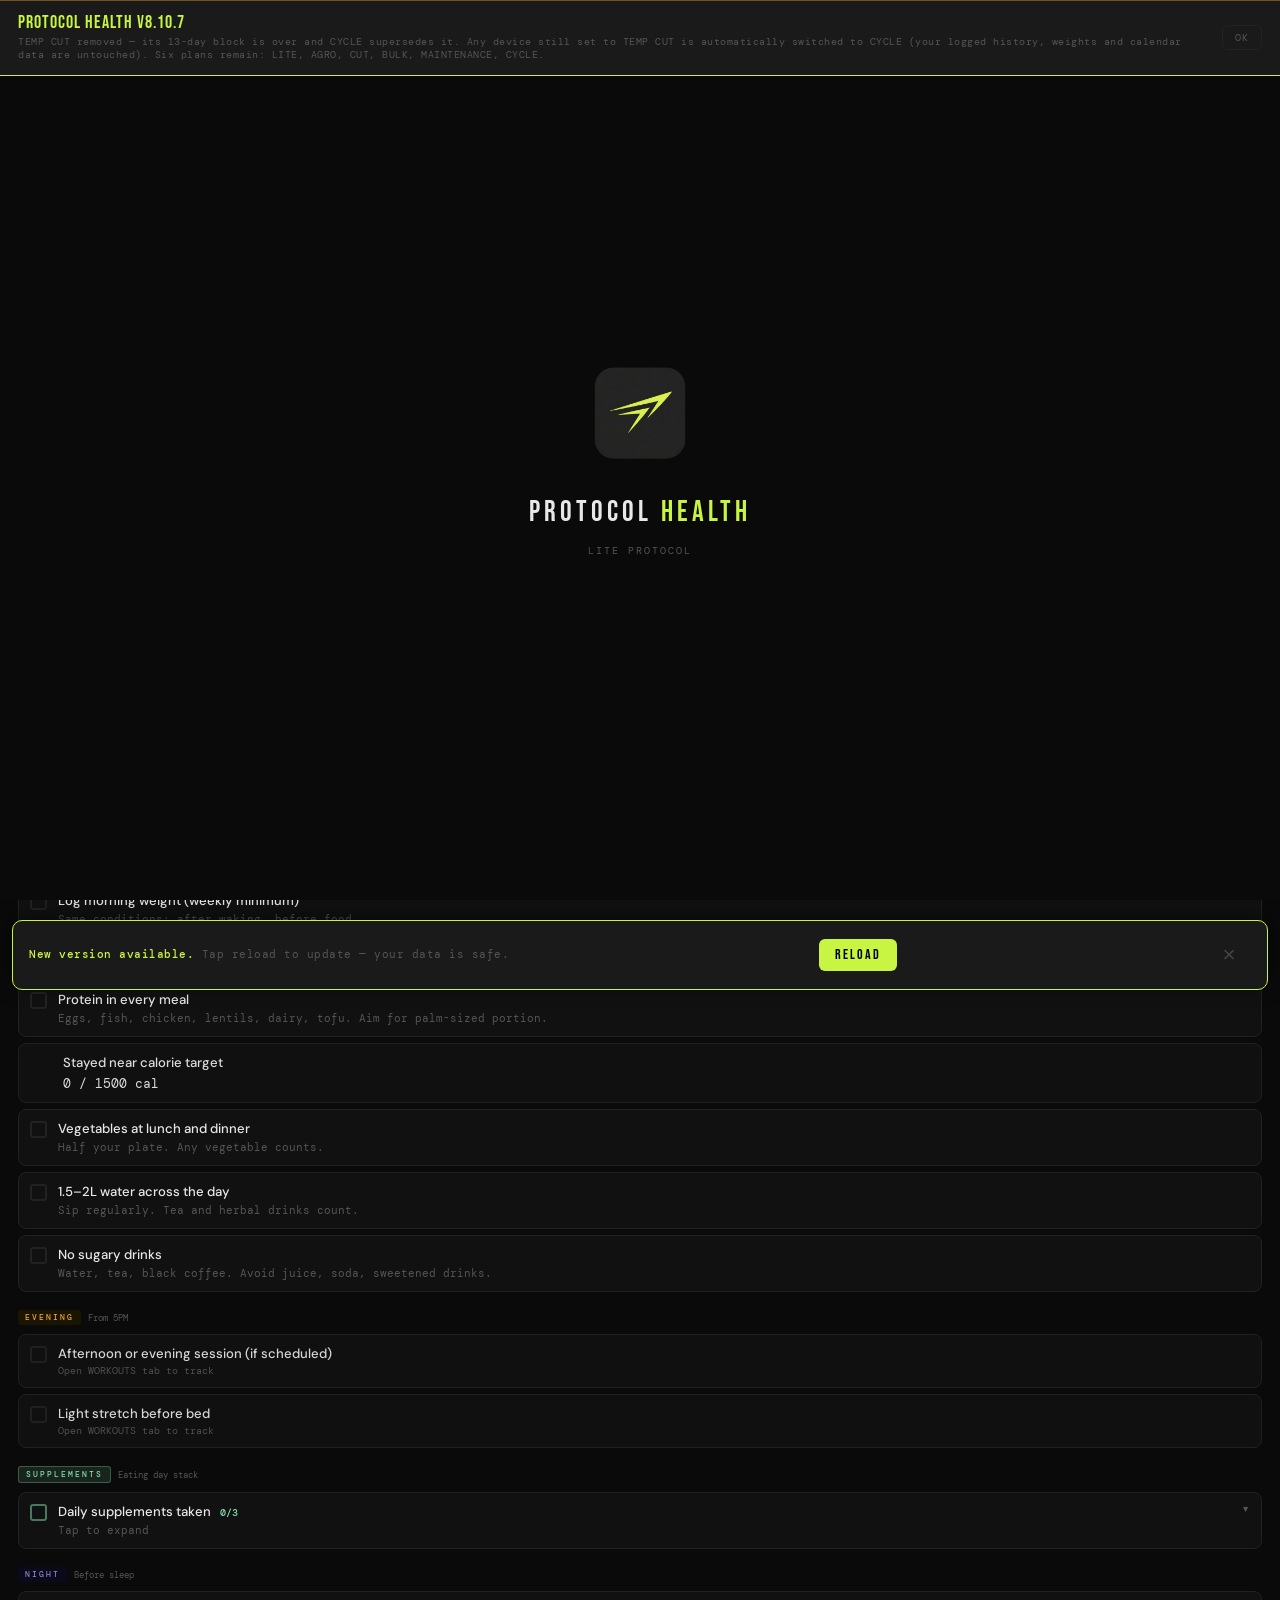
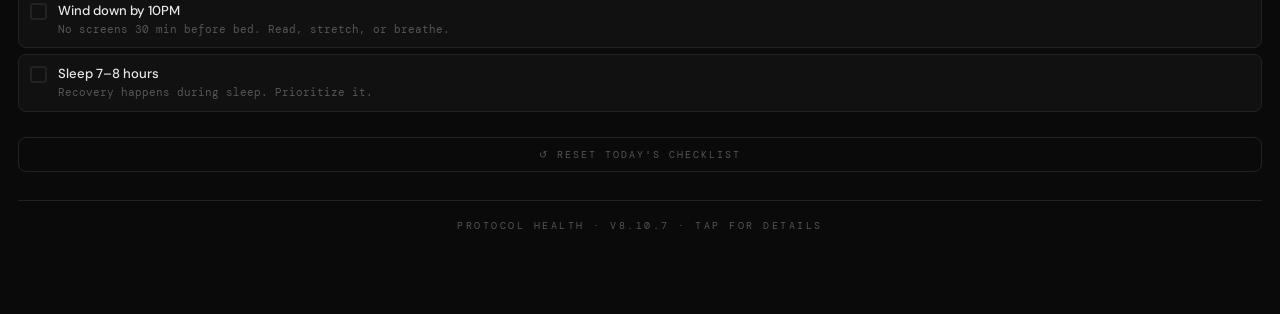
==== commit b6de82f0: "v8.10.7: remove TEMP CUT plan (superseded by CYCLE) - plans/tempcut.js deleted; unwired from plans/i" ====
--- a/app.html
+++ b/app.html
@@ -970,7 +970,6 @@
           <option value="bulk">DEFAULT BULK</option>
           <option value="maintenance">DEFAULT MAINTENANCE</option>
           <option value="agro">AGRO CUT CALISTHENICS PLAN</option>
-          <option value="tempcut">TEMP CUT (THE DUBAI 13)</option>
           <option value="cycle">CYCLE (SEASONS RECOMP)</option>
         </select>
         <div class="custom-select" id="planSelectCustom">
@@ -981,7 +980,6 @@
             <div class="custom-select-option" data-value="bulk" onclick="selectCustomOption('planSelectCustom','planSelect',this)">DEFAULT BULK</div>
             <div class="custom-select-option" data-value="maintenance" onclick="selectCustomOption('planSelectCustom','planSelect',this)">DEFAULT MAINTENANCE</div>
             <div class="custom-select-option" data-value="agro" onclick="selectCustomOption('planSelectCustom','planSelect',this)">AGRO CUT CALISTHENICS PLAN</div>
-            <div class="custom-select-option" data-value="tempcut" onclick="selectCustomOption('planSelectCustom','planSelect',this)">TEMP CUT (THE DUBAI 13)</div>
             <div class="custom-select-option" data-value="cycle" onclick="selectCustomOption('planSelectCustom','planSelect',this)">CYCLE (SEASONS RECOMP)</div>
           </div>
         </div>
@@ -1865,8 +1863,8 @@
 // Minor (+0.1.0): new feature, meaningful UI change, or 4+ bug fixes. Popup shown.
 // Major (+1.0.0): new plan, core system rework, new tab. Popup shown.
 // CACHE_NAME in sw.js still bumps on every deploy independently.
-const APP_VERSION = '8.10.6';
-const APP_VERSION_MSG = 'NEW PLAN: CYCLE — the seasons recomp plan. Bodyweight-first (backpack = the only weight; machines and DBs are optional upgrades), fast Sundays, Mon/Wed/Fri strength + Tue/Thu run ramp + Sat skill & speed, loaded-core layer, budget shopping list + bone-broth skin stack, protein triage for honest bad days, phase system (Sept 1,500 → Oct glide 2,050 → 88-92 band autopilot) and a week-12 replan checkpoint. Find it in Settings → plan selector.';
+const APP_VERSION = '8.10.7';
+const APP_VERSION_MSG = 'TEMP CUT removed — its 13-day block is over and CYCLE supersedes it. Any device still set to TEMP CUT is automatically switched to CYCLE (your logged history, weights and calendar data are untouched). Six plans remain: LITE, AGRO, CUT, BULK, MAINTENANCE, CYCLE.';
 // Expose to window so migrations/runner.js (ES module) can read it for auto-backup metadata.
 window.APP_VERSION = APP_VERSION;
 
@@ -4297,7 +4295,6 @@
   cut:         '1.55',  // CUT eat-day = 1.55, no fast days
   bulk:        '1.55',  // BULK weekly avg ≈ 1.51 (5 eat × 1.55 + 2 light × 1.40)
   maintenance: '1.375', // MAINT weekly avg ≈ 1.36 (6 eat × 1.375 + 1 light × 1.30)
-  tempcut:     '1.55',  // TEMP CUT weekly avg = 1.61 (4 eat × 1.70 + 3 fast × 1.50) — nearest dropdown step
   cycle:       '1.55'   // CYCLE weekly avg = 1.61 (6 eat × 1.65 + 1 fast × 1.35) — nearest dropdown step
 };
 
@@ -6396,6 +6393,15 @@
 
   const s = getSettings();
 
+  // v8.10.7: TEMP CUT was removed from PLANS (superseded by CYCLE). Any device
+  // still storing plan:'tempcut' is remapped to 'cycle' here — without this,
+  // getActivePlan()'s fallback would silently render LITE and the plan
+  // selector would desync. One-time, idempotent, data untouched.
+  if (s.plan === 'tempcut') {
+    s.plan = 'cycle';
+    saveSettings(s);
+  }
+
   // Splash screen — show plan name, then fade out
   const splash = document.getElementById('splashScreen');
   const splashPlan = document.getElementById('splashPlan');
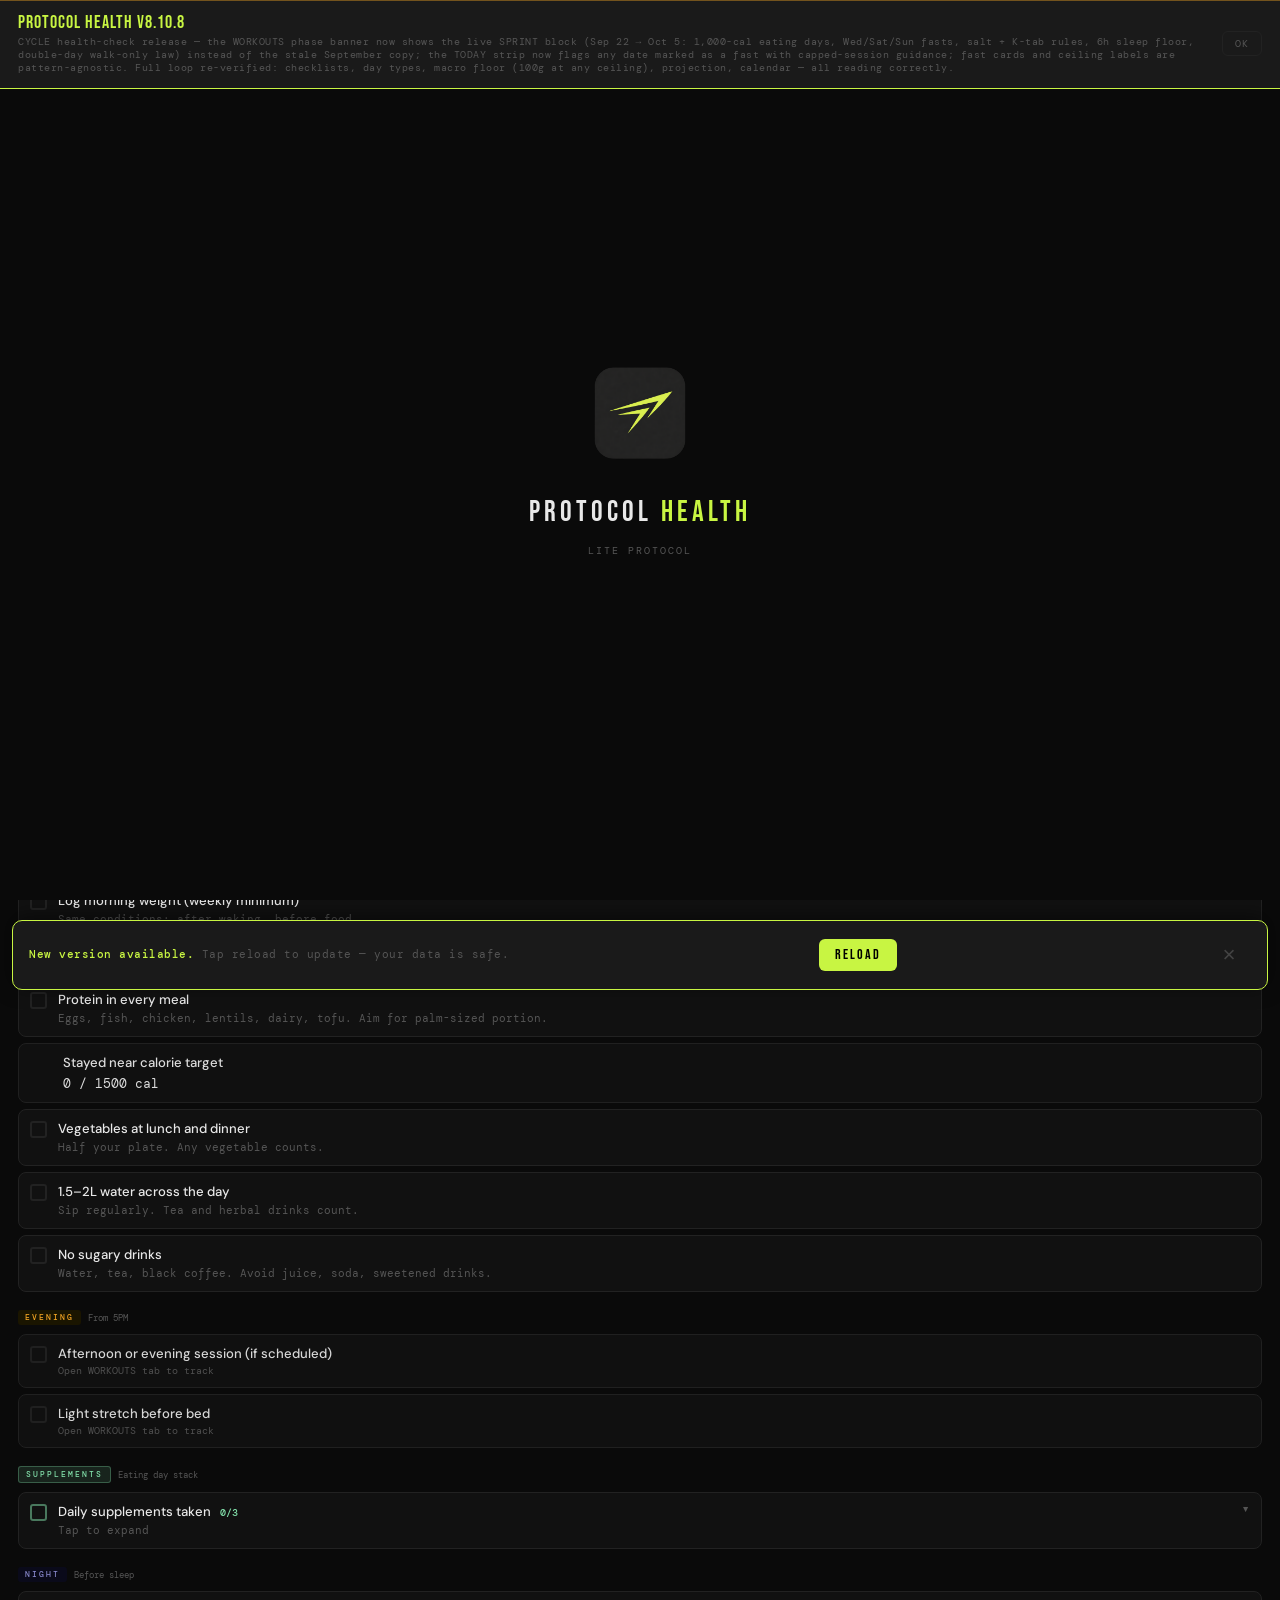
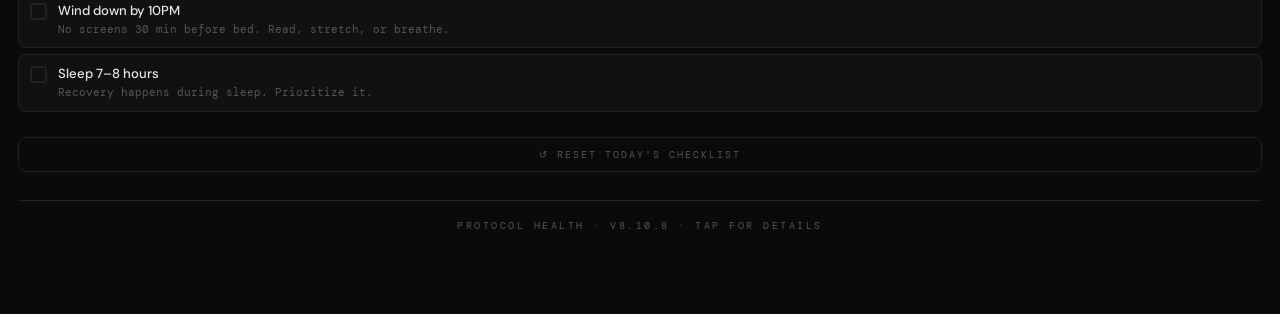
==== commit 33800274: "v8.10.8: CYCLE sprint-awareness + full-loop health check Owner-requested check ahead of a committed " ====
--- a/app.html
+++ b/app.html
@@ -1863,8 +1863,8 @@
 // Minor (+0.1.0): new feature, meaningful UI change, or 4+ bug fixes. Popup shown.
 // Major (+1.0.0): new plan, core system rework, new tab. Popup shown.
 // CACHE_NAME in sw.js still bumps on every deploy independently.
-const APP_VERSION = '8.10.7';
-const APP_VERSION_MSG = 'TEMP CUT removed — its 13-day block is over and CYCLE supersedes it. Any device still set to TEMP CUT is automatically switched to CYCLE (your logged history, weights and calendar data are untouched). Six plans remain: LITE, AGRO, CUT, BULK, MAINTENANCE, CYCLE.';
+const APP_VERSION = '8.10.8';
+const APP_VERSION_MSG = 'CYCLE health-check release — the WORKOUTS phase banner now shows the live SPRINT block (Sep 22 → Oct 5: 1,000-cal eating days, Wed/Sat/Sun fasts, salt + K-tab rules, 6h sleep floor, double-day walk-only law) instead of the stale September copy; the TODAY strip now flags any date marked as a fast with capped-session guidance; fast cards and ceiling labels are pattern-agnostic. Full loop re-verified: checklists, day types, macro floor (100g at any ceiling), projection, calendar — all reading correctly.';
 // Expose to window so migrations/runner.js (ES module) can read it for auto-backup metadata.
 window.APP_VERSION = APP_VERSION;
 
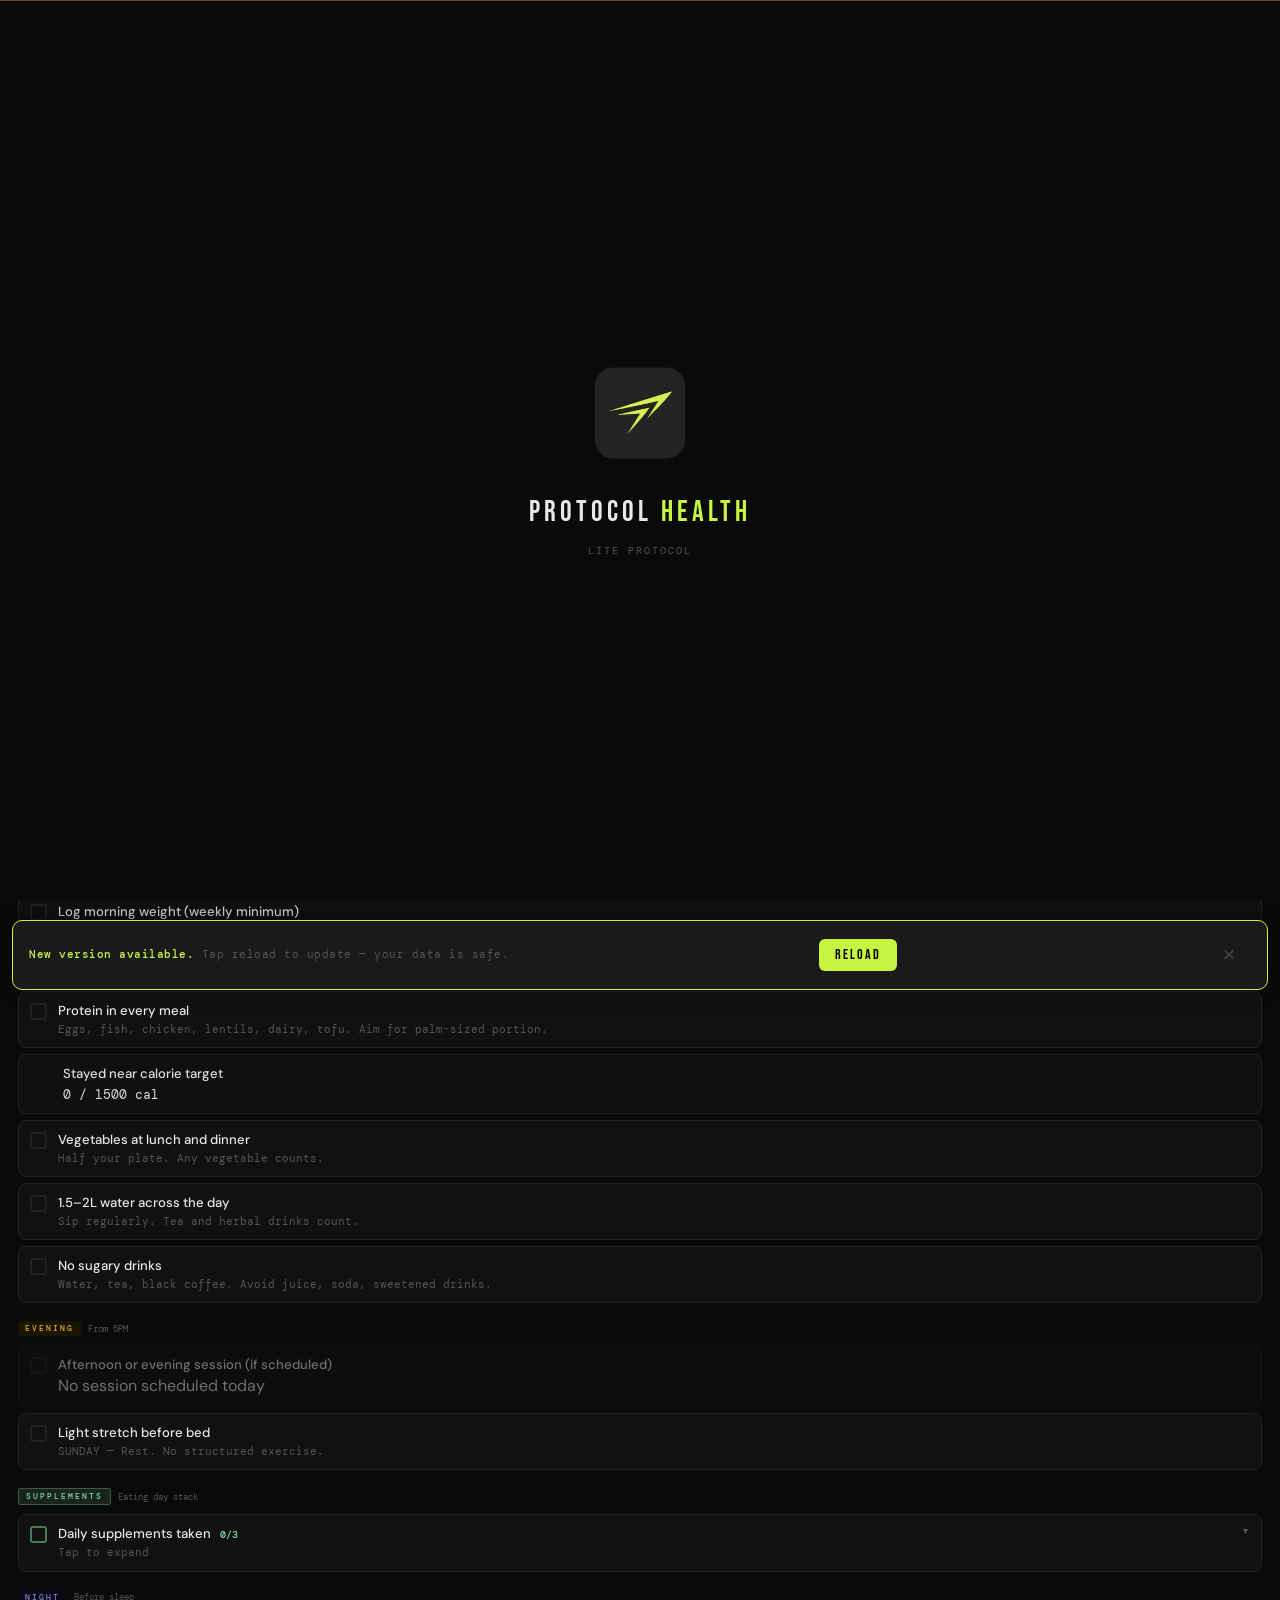
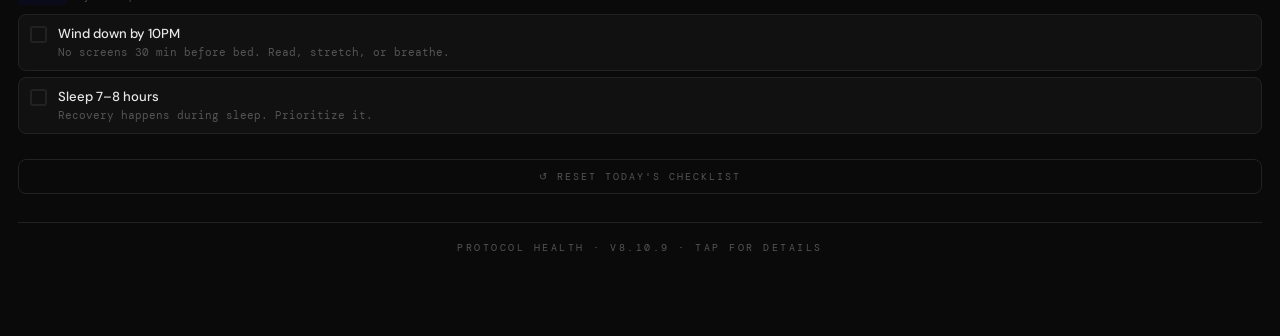
==== commit 3cdbdbd3: "v8.10.9: de-personalize the app + multi-perspective bug sweep Five parallel scans (personal data, da" ====
--- a/app.html
+++ b/app.html
@@ -462,7 +462,7 @@
 .popup-overlay.active { display:flex; }
 .popup-box { background:var(--bg); border:1px solid var(--border); border-radius:14px; max-width:360px; width:100%; padding:22px; animation:slideUp 0.2s ease; }
 .popup-box h3 { font-family:'Bebas Neue',sans-serif; font-size:1.2rem; letter-spacing:2px; color:var(--accent); margin-bottom:8px; }
-.popup-box p { font-size:0.8rem; color:var(--muted); line-height:1.6; margin-bottom:16px; }
+.popup-box p { font-size:0.8rem; color:var(--muted); line-height:1.6; margin-bottom:16px; white-space:pre-line; }
 .popup-btns { display:flex; gap:8px; }
 .popup-yes { flex:1; padding:11px; background:var(--accent); color:#000; border:none; border-radius:8px; font-family:'Bebas Neue',sans-serif; font-size:0.95rem; letter-spacing:2px; cursor:pointer; }
 .popup-no { flex:1; padding:11px; background:none; border:1px solid var(--border); border-radius:8px; color:var(--muted); font-family:'DM Mono',monospace; font-size:0.7rem; cursor:pointer; }
@@ -661,7 +661,7 @@
   </div>
   <div class="header-right">
     <div class="weight-badge">
-      <div class="w-num" id="currentWeightDisplay">104</div>
+      <div class="w-num" id="currentWeightDisplay">—</div>
       <div class="w-label">KG NOW</div>
     </div>
     <div class="settings-btn" onclick="openSettings()" title="Settings">⚙</div>
@@ -683,11 +683,11 @@
 <div class="section active" id="tab-today">
   <div style="height:10px"></div>
   <div class="goal-strip">
-    <div class="goal-block"><div class="goal-val current" id="gs-current">104</div><div class="goal-lbl">Current</div></div>
+    <div class="goal-block"><div class="goal-val current" id="gs-current">—</div><div class="goal-lbl">Current</div></div>
     <div class="goal-divider"></div>
-    <div class="goal-block"><div class="goal-val target" id="gs-target">91</div><div class="goal-lbl">Target</div></div>
+    <div class="goal-block"><div class="goal-val target" id="gs-target">—</div><div class="goal-lbl">Target</div></div>
     <div class="goal-divider"></div>
-    <div class="goal-block"><div class="goal-val remain" id="gs-remain">13</div><div class="goal-lbl">To go</div></div>
+    <div class="goal-block"><div class="goal-val remain" id="gs-remain">—</div><div class="goal-lbl">To go</div></div>
     <div class="goal-divider"></div>
     <div class="goal-bar-wrap">
       <div class="goal-bar-track"><div class="goal-bar-fill" id="goalBarFill" style="width:0%"></div></div>
@@ -762,7 +762,7 @@
   <div style="height:10px"></div>
   <div class="month-nav">
     <button class="month-nav-btn" onclick="changeMonth(-1)">◀ PREV</button>
-    <div class="month-title" id="monthTitle">MARCH <span>2026</span></div>
+    <div class="month-title" id="monthTitle"></div>
     <button class="month-nav-btn" onclick="changeMonth(1)">NEXT ▶</button>
   </div>
   <div class="month-stats" id="monthStats"></div>
@@ -819,7 +819,7 @@
   <div class="section-title">WEIGHT <span>LOG</span></div>
   <p class="section-note">Weigh first thing morning, after toilet, before food. Same conditions every time.</p>
   <div class="weight-input-wrap">
-    <input class="weight-input" type="number" id="weightInput" placeholder="e.g. 103.5" step="0.1" min="60" max="250">
+    <input class="weight-input" type="number" id="weightInput" placeholder="Weight (kg)" step="0.1" min="60" max="250">
     <button class="log-btn" onclick="logWeight()">LOG</button>
   </div>
   <div class="weight-history">
@@ -997,13 +997,13 @@
           <div>
             <label class="field-label">Current weight (kg)</label>
             <div style="display:flex;gap:6px">
-              <input class="field-input" type="number" id="settingCurrentKg" placeholder="104" step="0.1" min="40" max="250" oninput="autoFillTDEE();calcDuration()" style="flex:1">
+              <input class="field-input" type="number" id="settingCurrentKg" placeholder="kg" step="0.1" min="40" max="250" oninput="autoFillTDEE();calcDuration()" style="flex:1">
               <button class="log-btn" style="font-size:0.7rem;padding:8px 12px;white-space:nowrap" onclick="setCurrentWeight()">SET</button>
             </div>
           </div>
           <div>
             <label class="field-label">Target weight (kg)</label>
-            <input class="field-input" type="number" id="settingTargetKg" placeholder="91" step="0.1" min="40" max="250" oninput="calcDuration()">
+            <input class="field-input" type="number" id="settingTargetKg" placeholder="kg" step="0.1" min="40" max="250" oninput="calcDuration()">
           </div>
         </div>
         <div class="duration-inputs">
@@ -1019,11 +1019,11 @@
         <div class="duration-inputs" style="grid-template-columns:1fr 1fr 1fr">
           <div>
             <label class="field-label">Age (years)</label>
-            <input class="field-input" type="number" id="settingAge" min="16" max="99" placeholder="e.g. 23" oninput="autoFillTDEE()">
+            <input class="field-input" type="number" id="settingAge" min="16" max="99" placeholder="years" oninput="autoFillTDEE()">
           </div>
           <div>
             <label class="field-label">Height (cm)</label>
-            <input class="field-input" type="number" id="settingHeight" min="140" max="220" placeholder="e.g. 177" oninput="autoFillTDEE()">
+            <input class="field-input" type="number" id="settingHeight" min="140" max="220" placeholder="cm" oninput="autoFillTDEE()">
           </div>
           <div>
             <label class="field-label">Sex</label>
@@ -1103,15 +1103,15 @@
         <div class="duration-single">
           <label class="field-label">Risk tolerance</label>
           <select class="plan-select" id="settingRisk" onchange="calcDuration()">
-            <option value="standard">Standard — safe limits enforced</option>
-            <option value="aggressive" selected>Aggressive — your protocol (fasting + low cal)</option>
+            <option value="standard" selected>Standard — safe limits enforced</option>
+            <option value="aggressive">Aggressive — fasting + low cal allowed</option>
             <option value="unrestricted">Unrestricted — show math, no blocks</option>
           </select>
           <div class="custom-select" id="riskSelectCustom" style="margin-top:4px">
-            <div class="custom-select-trigger" id="riskSelectTrigger" onclick="toggleCustomSelect('riskSelectCustom')">Aggressive — your protocol (fasting + low cal)</div>
+            <div class="custom-select-trigger" id="riskSelectTrigger" onclick="toggleCustomSelect('riskSelectCustom')">Standard — safe limits enforced</div>
             <div class="custom-select-dropdown">
-              <div class="custom-select-option" data-value="standard" onclick="selectCustomOption('riskSelectCustom','settingRisk',this)">Standard — safe limits enforced</div>
-              <div class="custom-select-option selected" data-value="aggressive" onclick="selectCustomOption('riskSelectCustom','settingRisk',this)">Aggressive — your protocol (fasting + low cal)</div>
+              <div class="custom-select-option selected" data-value="standard" onclick="selectCustomOption('riskSelectCustom','settingRisk',this)">Standard — safe limits enforced</div>
+              <div class="custom-select-option" data-value="aggressive" onclick="selectCustomOption('riskSelectCustom','settingRisk',this)">Aggressive — fasting + low cal allowed</div>
               <div class="custom-select-option" data-value="unrestricted" onclick="selectCustomOption('riskSelectCustom','settingRisk',this)">Unrestricted — show math, no blocks</div>
             </div>
           </div>
@@ -1419,11 +1419,11 @@
         <div class="duration-inputs">
           <div>
             <label class="field-label">New target weight (kg)</label>
-            <input class="field-input" type="number" id="msTargetKg" placeholder="91" step="0.1" min="40" max="250" oninput="calcAdjust()">
+            <input class="field-input" type="number" id="msTargetKg" placeholder="kg" step="0.1" min="40" max="250" oninput="calcAdjust()">
           </div>
           <div>
             <label class="field-label">New daily calories</label>
-            <input class="field-input" type="number" id="msCalories" placeholder="1000" step="50" min="0" max="5000" oninput="calcAdjust()">
+            <input class="field-input" type="number" id="msCalories" placeholder="cal" step="50" min="0" max="5000" oninput="calcAdjust()">
           </div>
         </div>
         <div class="calc-result" id="adjustResult" style="display:none">
@@ -1863,8 +1863,8 @@
 // Minor (+0.1.0): new feature, meaningful UI change, or 4+ bug fixes. Popup shown.
 // Major (+1.0.0): new plan, core system rework, new tab. Popup shown.
 // CACHE_NAME in sw.js still bumps on every deploy independently.
-const APP_VERSION = '8.10.8';
-const APP_VERSION_MSG = 'CYCLE health-check release — the WORKOUTS phase banner now shows the live SPRINT block (Sep 22 → Oct 5: 1,000-cal eating days, Wed/Sat/Sun fasts, salt + K-tab rules, 6h sleep floor, double-day walk-only law) instead of the stale September copy; the TODAY strip now flags any date marked as a fast with capped-session guidance; fast cards and ceiling labels are pattern-agnostic. Full loop re-verified: checklists, day types, macro floor (100g at any ceiling), projection, calendar — all reading correctly.';
+const APP_VERSION = '8.10.9';
+const APP_VERSION_MSG = 'Cleanup + bug-fix release: the app no longer contains anyone’s built-in personal details — plans, defaults and targets now come only from your Settings and logs. Checklist items can always be ticked by hand, rest days can reach full completion, plan switches keep your history, and calibrated or typed TDEE values are no longer reset on every launch.';
 // Expose to window so migrations/runner.js (ES module) can read it for auto-backup metadata.
 window.APP_VERSION = APP_VERSION;
 
@@ -1884,6 +1884,55 @@
 // the global object (globalThis fallback).
 Object.assign(window, { SK, MONTHS_LIST, DAYS_SHORT, AUTO_WORKOUT_IDS, WORKOUT_ITEM_SESSION });
 
+// v8.10.9: a plan declares which checklist ids are DERIVED from WORKOUTS-tab
+// progress (plan.autoWorkoutIds). Previously the five ids m2/m3/e1/e2/e3 were
+// auto-derived on every plan, so ordinary items that happened to use those ids
+// (breakfast, bone broth, vacuums, "change clothes") could never be hand-ticked.
+function getAutoWorkoutIds(plan) {
+  if (!plan) plan = (typeof getActivePlan === 'function') ? getActivePlan() : null;
+  return (plan && Array.isArray(plan.autoWorkoutIds)) ? plan.autoWorkoutIds : AUTO_WORKOUT_IDS;
+}
+// v8.10.9: fraction of TDEE eaten on a light day, per plan (was a hardcoded
+// 0.6 that contradicted BULK "at or slightly below TDEE" and MAINTENANCE
+// "300-500 below TDEE").
+function getLightDayFraction(plan) {
+  if (!plan) plan = (typeof getActivePlan === 'function') ? getActivePlan() : null;
+  const f = plan && plan.lightDayCalFraction;
+  return (typeof f === 'number' && f > 0 && f <= 1.2) ? f : 0.6;
+}
+// v8.10.9: number of countable (non-rest, non-daily) exercise rows the active
+// plan schedules on a date's weekday. 0 means the session-derived checklist
+// items are N/A that day — rest/walk days used to be impossible to complete.
+const _countableRowsCache = {};
+function getCountableWorkoutRows(dateStr) {
+  const plan = (typeof getActivePlan === 'function') ? getActivePlan() : null;
+  if (!plan || typeof plan.workoutContent !== 'function') return null;
+  const dow = DAYS_SHORT[strToDate(dateStr).getDay()];
+  const key = (plan.name || '') + '|' + dow;
+  if (Object.prototype.hasOwnProperty.call(_countableRowsCache, key)) return _countableRowsCache[key];
+  let count = 0;
+  try {
+    const temp = document.createElement('div');
+    if (typeof _resetExRowInstances === 'function') _resetExRowInstances();
+    temp.innerHTML = plan.workoutContent(getSettings());
+    if (typeof _resetExRowInstances === 'function') _resetExRowInstances();
+    temp.querySelectorAll('.workout-card').forEach(card => {
+      const d = card.dataset.days;
+      if (d && d !== 'DAILY' && !d.split(',').includes(dow)) return;
+      const t = classifyWorkoutCard(card);
+      if (t === 'rest' || t === 'daily') return;
+      count += card.querySelectorAll('.wex-row').length;
+    });
+  } catch (e) { return null; }
+  _countableRowsCache[key] = count;
+  return count;
+}
+// v8.10.9: one place that maps legacy/invalid stored plan keys onto a real plan.
+function normalizePlanKey(k) {
+  if (k === 'tempcut') return 'cycle';
+  return (k && typeof PLANS !== 'undefined' && PLANS[k]) ? k : 'default';
+}
+
 // Classify a workout card's session type from its title text
 function classifyWorkoutCard(card) {
   const title = (card.querySelector('h3')?.textContent || '').toUpperCase();
@@ -1899,7 +1948,7 @@
 // gs (get storage): safely reads and JSON-parses a localStorage key. Returns null on missing or parse error.
 function gs(k) { try { return JSON.parse(localStorage.getItem(k)); } catch { return null; } }
 // ss (set storage): safely JSON-stringifies and writes to localStorage + mirrors to IndexedDB.
-function ss(k,v) { try { localStorage.setItem(k, JSON.stringify(v)); idbPut(k, v); } catch(e) { if(e.name==='QuotaExceededError'||e.code===22) { if(typeof showAlert==='function') showAlert('Storage is full. Your data may not be saved. Back up now and clear old data.'); } } }
+function ss(k,v) { try { localStorage.setItem(k, JSON.stringify(v)); idbPut(k, v); return true; } catch(e) { if(e.name==='QuotaExceededError'||e.code===22) { if(typeof showAlert==='function') showAlert('Storage is full. Your data may not be saved. Back up now and clear old data.'); } return false; } }
 // todayStr: returns today as "YYYY-MM-DD" — the universal date format used everywhere in the app.
 function todayStr() { return dateToStr(new Date()); }
 // dateToStr: converts a JS Date object to "YYYY-MM-DD" string, handling timezone correctly.
@@ -1911,7 +1960,7 @@
 // getSettings: always returns a full settings object with defaults. Never returns null.
 // Add any new settings fields here with a default value.
 function getSettings() {
-  const defaults = { plan:'default', currentKg:null, targetKg:null, calories:null, tdee:2600, risk:'aggressive', startDate:null, age:null, height:null, sex:'male', activityLevel:'1.55', activityByDayType:null, name:'', wakeTime:null, lastMealTime:null, eveningSessionTime:null, eatingWindowStart:null, supplementsEnabled:true, tdeeManualOverride:false, lastCalibrationAt:null, lastCalibrationFormula:null, lastCalibrationObserved:null, lastCalibrationOutcome:'never-run', linkedOffsetMode:false, targetOffset:null, engineEnabled:false, engineSafetyBrakes:{ lite:true, cut:true, bulk:true, maintenance:true, agro:false }, engineFocus:{ muscles:[], regions:[], goalPreset:null } };
+  const defaults = { plan:'default', currentKg:null, targetKg:null, calories:null, tdee:2600, tdeeSource:'formula', tdeeCalibrationRatio:null, risk:'standard', startDate:null, age:null, height:null, sex:'male', activityLevel:'1.55', activityByDayType:null, name:'', wakeTime:null, lastMealTime:null, eveningSessionTime:null, eatingWindowStart:null, supplementsEnabled:true, tdeeManualOverride:false, lastCalibrationAt:null, lastCalibrationFormula:null, lastCalibrationObserved:null, lastCalibrationOutcome:'never-run', linkedOffsetMode:false, targetOffset:null, engineEnabled:false, engineSafetyBrakes:{ lite:true, cut:true, bulk:true, maintenance:true, agro:false }, engineFocus:{ muscles:[], regions:[], goalPreset:null } };
   const saved = gs(SK.settings);
   if(!saved) return defaults;
   return Object.assign({}, defaults, saved);
@@ -2100,11 +2149,11 @@
   }
 
   // Light days use ~60% of TDEE as calorie ceiling
-  const cal = lightDay ? Math.round((s.tdee || 2600) * 0.6) : (s.calories || 1500);
+  const cal = lightDay ? Math.round((s.tdee || 2600) * getLightDayFraction(plan)) : (s.calories || 1500);
 
   const dow = strToDate(dateStr).getDay();
   const eveningText = (plan.eveningSub && plan.eveningSub[dow]) || '';
-  const isRestDay = dow === 0 || eveningText.toLowerCase().includes('rest');
+  const isRestDay = dow === 0 || /\brest\b(?!s\b| of\b| between\b| period\b)/i.test(eveningText);
 
   const tomorrow = new Date(strToDate(dateStr));
   tomorrow.setDate(tomorrow.getDate() + 1);
@@ -2115,7 +2164,10 @@
   const pfm = plan.proteinFloorMultiplier || 1.3;
 
   // Biological floors
-  const currentKg = getLatestWeight() || s.currentKg || 104;
+  // v8.10.9: no hardcoded fallback body weight — without a logged/entered
+  // weight the floor uses a neutral 70kg reference and says so below.
+  const _knownKg = getLatestWeight() || s.currentKg || null;
+  const currentKg = _knownKg || 70;
   const proteinFloor = Math.round(currentKg * pfm);
   const fatFloor = 20;
   const proteinFloorCal = proteinFloor * 4;
@@ -2169,7 +2221,9 @@
       const shortfall = (proteinFloor - proteinG) * 4;
       proteinG = proteinFloor;
       carbsG   = Math.max(0, Math.round(carbsG - shortfall / 4));
-      warnings.push('Protein floor enforced — ' + proteinFloor + 'g minimum at your current weight (' + Math.round(currentKg) + 'kg × ' + pfm + 'g/kg). Requires deliberate high-protein food choices.');
+      warnings.push(_knownKg
+        ? 'Protein floor enforced — ' + proteinFloor + 'g minimum at your current weight (' + Math.round(currentKg) + 'kg × ' + pfm + 'g/kg). Requires deliberate high-protein food choices.'
+        : 'Protein floor estimated at ' + proteinFloor + 'g — log your weight (TRACK tab) for a personal number.');
     }
     if(fatG < fatFloor) {
       fatG = fatFloor;
@@ -2292,7 +2346,7 @@
     const matches = lib.filter(f => f.name.toLowerCase().includes(lower)).slice(0, 5);
     if(!matches.length) { sugEl.classList.remove('visible'); return; }
     sugEl.innerHTML = matches.map(f =>
-      `<div class="food-sug-item" onmousedown="selectFoodModalSuggestion('${esc(f.name).replace(/\\/g,'\\\\').replace(/'/g,"\\'")}',${f.lastCalories},${f.lastProtein != null ? f.lastProtein : 'null'},${f.lastCarbs != null ? f.lastCarbs : 'null'},${f.lastFat != null ? f.lastFat : 'null'})">
+      `<div class="food-sug-item" onmousedown="selectFoodModalSuggestion('${esc(f.name).replace(/\\/g,'\\\\').replace(/'/g,"\\'").replace(/"/g,'&quot;')}',${f.lastCalories},${f.lastProtein != null ? f.lastProtein : 'null'},${f.lastCarbs != null ? f.lastCarbs : 'null'},${f.lastFat != null ? f.lastFat : 'null'})">
         <span>${esc(f.name)}</span><span class="food-sug-cal">${f.lastCalories} cal</span>
       </div>`
     ).join('');
@@ -2340,7 +2394,7 @@
     `<div class="food-entry">
       <div class="food-entry-info"><div class="food-entry-name">${esc(e.name)}</div>${e.notes ? `<div class="food-entry-notes">${esc(e.notes)}</div>` : ''}</div>
       <div class="food-entry-cal">${e.calories}</div>
-      <button class="food-entry-del" onclick="showConfirm('REMOVE','Remove ${esc(e.name).replace(/\\/g,'\\\\').replace(/'/g,"\\'")}?',()=>{removeFoodEntry('${today}','${e.id}')},{yesLabel:'REMOVE',danger:true})">×</button>
+      <button class="food-entry-del" onclick="showConfirm('REMOVE','Remove ${esc(e.name).replace(/\\/g,'\\\\').replace(/'/g,"\\'").replace(/"/g,'&quot;')}?',()=>{removeFoodEntry('${today}','${e.id}')},{yesLabel:'REMOVE',danger:true})">×</button>
     </div>`
   ).join('');
   const s = getSettings();
@@ -2667,6 +2721,8 @@
 function checkVersionUpdate() {
   const seen = gs(SK.seenVer);
   if(seen === APP_VERSION) return;
+  // v8.10.9: a brand-new install has nothing "new" to announce.
+  if(!seen) { ss(SK.seenVer, APP_VERSION); return; }
   // Determine if this is a minor/major bump (popup-worthy) or just a patch
   if(seen) {
     const [sMaj,sMin] = seen.split('.').map(Number);
@@ -2930,25 +2986,21 @@
 
   if(itemId === 's1') {
     // Eating day morning stack — take with breakfast at eating window start
-    const pills = ['Osteocare 2 tabs', 'D3+K2 1 tab'];
+    const pills = ['Vitamin D3 1,000-2,000 IU'];
     if(isZincDay) pills.push('Zinc 50mg');
-    pills.push('MCT 1 gel');
     return pills.join(' · ') + ' — take at ' + ewStart + ' with breakfast.';
   }
   if(itemId === 'sf1') {
-    // Fast day morning stack — take on waking (no food, MCT gel is fat carrier for D3)
-    const pills = ['D3+K2 1 tab + MCT gel (fat carrier)'];
-    if(isZincDay) pills.push('Zinc 50mg');
-    pills.push('2 MCT gels pre-training (~' + preTime + ')');
-    return pills.join(' · ') + ' — morning dose at ' + formatTime(wakeRaw) + '.';
+    // Fast day morning — vitamins that need food wait for the next eating day
+    return (isZincDay ? 'Zinc 50mg on waking at ' + formatTime(wakeRaw) + '. ' : '') + 'Electrolyte tab mid-morning (~' + midMorning + '). Vitamin D waits for the next eating day.';
   }
   if(itemId === 's2') {
     // Omega-3 — eating days only, with largest meal
-    return '3 caps (1,485mg EPA + 990mg DHA = 2,475mg). Take with your largest meal.';
+    return '1-2g EPA+DHA (check your label). Take with your largest meal.';
   }
   if(itemId === 's3' || itemId === 'sf2') {
     // Magnesium — every night before bed
-    return '1 serving (~67.6mg elemental Mg). Take before bed tonight.';
+    return '200-300mg elemental magnesium (≤350mg/day supplemental). Take before bed tonight.';
   }
   return originalSub;
 }
@@ -3087,8 +3139,11 @@
 
   let done = 0;
   let total = 0;
+  const _autoIds = getAutoWorkoutIds(plan);
+  const _noSession = getCountableWorkoutRows(dateStr) === 0;
 
   checklist.forEach(item => {
+    if (_noSession && _autoIds.includes(item.id)) return; // N/A: nothing scheduled
     if (item.subItems && item.subItems.length) {
       // Parent with subItems is a derived aggregate — not counted independently.
       // Each sub counts if its day-of-week filter (if any) allows it.
@@ -3105,8 +3160,8 @@
 
   // _workout: counted only when the fallback card is actually rendered
   // (checklist has no AUTO_WORKOUT items — typically fast/light days).
-  const hasWorkoutItems = checklist.some(i => AUTO_WORKOUT_IDS.includes(i.id));
-  if (!hasWorkoutItems) {
+  const hasWorkoutItems = checklist.some(i => _autoIds.includes(i.id));
+  if (!hasWorkoutItems && !_noSession) {
     total++;
     if (checks['_workout']) done++;
   }
@@ -3142,11 +3197,16 @@
     });
     validIds.add('_workout');
 
+    // v8.10.9: never destroy history. Ids not in the current plan's checklist
+    // move to log.checksArchive (kept, not counted) instead of being deleted —
+    // switching plans used to silently erase every past day's ticks.
     Object.keys(checks).forEach(checkId => {
-      // Whitelist wex* IDs (workout exercise checks)
       if(checkId.startsWith('wex')) return;
-      // Remove orphaned IDs not in current checklist
-      if(!validIds.has(checkId)) { delete checks[checkId]; changed = true; }
+      if(!validIds.has(checkId)) {
+        log.checksArchive = log.checksArchive || {};
+        log.checksArchive[checkId] = checks[checkId];
+        delete checks[checkId]; changed = true;
+      }
     });
 
     // v8.2.0 fix: derive auto-workout items from workoutSessions for EVERY date
@@ -3158,7 +3218,7 @@
     // every session was 100% complete. Inserting based on validIds + threshold
     // makes the derivation idempotent across init for all historical days.
     const sessions = log.workoutSessions || {};
-    AUTO_WORKOUT_IDS.forEach(itemId => {
+    getAutoWorkoutIds(plan).forEach(itemId => {
       // Only derive items that the rendered checklist for this date contains
       // (e.g. fast-day checklists don't include m2/m3/e1/e2/e3 — leave them alone)
       if(!validIds.has(itemId)) return;
@@ -3174,7 +3234,7 @@
     // rendered checklist has no AUTO_WORKOUT items (fast/light days). Derive
     // from global workoutToday counts so retroactive logging flips those days
     // to FULL on the calendar without needing the user to tick anything.
-    const hasAutoWorkoutInChecklist = AUTO_WORKOUT_IDS.some(id => validIds.has(id));
+    const hasAutoWorkoutInChecklist = getAutoWorkoutIds(plan).some(id => validIds.has(id));
     if(!hasAutoWorkoutInChecklist && log.workoutTodayTotal > 0) {
       const globalPct = (log.workoutTodayDone || 0) / log.workoutTodayTotal;
       const shouldBeDone = globalPct >= 0.8;
@@ -3303,7 +3363,7 @@
 // if the user updates settings later with a lower current weight.
 function updateGoalBar(current) {
   const s = getSettings();
-  const target = s.targetKg || 91;
+  const target = s.targetKg || null; // v8.10.9: no hardcoded personal target
   // Start = oldest logged weight entry, fall back to settings.currentKg
   const weights = gs(SK.weights)||[];
   const start = weights.length ? weights[weights.length-1].weight : (s.currentKg || current);
@@ -3311,10 +3371,19 @@
   if(current === null || current === undefined) {
     document.getElementById('currentWeightDisplay').textContent = '—';
     document.getElementById('gs-current').textContent = '—';
-    document.getElementById('gs-target').textContent = target;
+    document.getElementById('gs-target').textContent = target || '—';
     document.getElementById('gs-remain').textContent = '—';
     document.getElementById('goalBarFill').style.width = '0%';
     document.getElementById('goalPct').textContent = 'No data yet';
+    return;
+  }
+  if(!target) {
+    document.getElementById('currentWeightDisplay').textContent = current;
+    document.getElementById('gs-current').textContent = current;
+    document.getElementById('gs-target').textContent = '—';
+    document.getElementById('gs-remain').textContent = '—';
+    document.getElementById('goalBarFill').style.width = '0%';
+    document.getElementById('goalPct').textContent = 'Set a target weight in Settings';
     return;
   }
   // Detect plan direction: bulk (gaining) vs cut (losing)
@@ -3427,11 +3496,16 @@
   const settingsCal = s.calories || 1500;
   if(recentLogs.length >= 3){
     const avgCompliance = recentLogs.reduce((sum,entry)=>{
-      const checks = Object.values(entry.log.checks||{});
-      let dayScore = checks.length ? checks.filter(Boolean).length/checks.length : 0.5;
+      // v8.10.9: score against the day's rendered checklist (not every stored
+      // key — sub-items, parents, archived/orphaned ids and _workout all
+      // inflated or deflated it).
+      const _vc = getValidCheckCompletion(entry.dateStr);
+      let dayScore = (_vc && _vc.total > 0) ? _vc.done / _vc.total : 0.5;
       // Calorie compliance: if food log exceeds ceiling, penalise proportionally
+      // (not on bulk — eating above the target is the point there).
       const dc = getDayCalories(entry.dateStr);
-      if(dc.hasData && dc.total > settingsCal && !isFastDay(entry.dateStr) && !isLightDay(entry.dateStr)) {
+      const _isBulkPlan = (getActivePlan() || {}).goalMode === 'bulk';
+      if(!_isBulkPlan && dc.hasData && dc.total > settingsCal && !isFastDay(entry.dateStr) && !isLightDay(entry.dateStr)) {
         dayScore *= Math.min(1, settingsCal / dc.total);
       }
       return sum + dayScore;
@@ -3448,7 +3522,7 @@
   const tdee = s.tdee || 2600;
   const cal = s.calories || 1500;
   const fastDayDeficit = tdee / 7700; // kg lost on a full fast day
-  const lightDayCal = Math.round(tdee * 0.6); // light days ~60% of TDEE
+  const lightDayCal = Math.round(tdee * getLightDayFraction()); // per-plan light-day intake
 
   // Calculate formula rate using actual intake data where available
   // For days ahead, use actual logged data if available (today), else use s.calories
@@ -3484,7 +3558,9 @@
   const observedRate = rawDailyLoss;
   const observedWeight = rawIsImplausible ? 0.1 : Math.min(0.75, recent.length / 10);
   const blendedRate = (observedRate * observedWeight) + (formulaRate * (1 - observedWeight));
-  const adjustedRate = blendedRate * complianceScore;
+  // v8.10.9: compliance only shrinks a projected LOSS. Applying it to a gain
+  // made low compliance project a smaller gain, which is backwards.
+  const adjustedRate = blendedRate > 0 ? blendedRate * complianceScore : blendedRate;
 
   const projectedDrop = adjustedRate * daysToSunday;
   const projSunday = parseFloat((latest.weight - projectedDrop).toFixed(1));
@@ -3500,7 +3576,7 @@
   sundayEl.textContent = projSunday + ' kg';
   deltaEl.textContent = delta > 0 ? `−${delta}kg by Sun` : delta < 0 ? `+${Math.abs(delta)}kg by Sun` : 'no change';
 
-  const target = s.targetKg || 91;
+  const target = s.targetKg || latest.weight; // v8.10.9: no target set → neutral colouring
   const isBulkProj = target > latest.weight;
   if(isBulkProj) {
     sundayEl.className = 'proj-main ' + (projSunday >= target ? 'good' : projSunday > latest.weight ? 'good' : 'warn');
@@ -3673,9 +3749,17 @@
 // Each exercise row has a checkbox. States stored in dayLogs[today].workoutChecks.
 
 function toggleWorkoutEx(el) {
+  const todayDay = DAYS_SHORT[new Date().getDay()];
+  // v8.10.9: only today's cards are tickable here (past days: use the day
+  // modal on MONTHS). Ticks on other days' cards looked saved but were dropped.
+  const _card = el.closest('.workout-card');
+  const _cd = _card && _card.dataset.days;
+  if (_cd && _cd !== 'DAILY' && !_cd.split(',').includes(todayDay)) {
+    if (typeof showAlert === 'function') showAlert('Only today’s workout can be ticked here. To log another day, open it on the MONTHS calendar.');
+    return;
+  }
   el.classList.toggle('wex-done');
   const today = todayStr();
-  const todayDay = DAYS_SHORT[new Date().getDay()];
   // Save exercises from today's cards with per-session counts
   const wChecks = {};
   let todayTotal = 0, todayDone = 0;
@@ -3939,7 +4023,8 @@
   document.getElementById('settingDays').value = '';
   document.getElementById('settingTargetDate').value = '';
   document.getElementById('settingStartDate').value = todayStr();
-  document.getElementById('settingRisk').value = s.risk||'aggressive';
+  document.getElementById('settingStartDate').dataset.prefill = todayStr();
+  document.getElementById('settingRisk').value = s.risk||'standard';
   // TDEE auto-calc fields
   document.getElementById('settingAge').value = s.age||'';
   document.getElementById('settingHeight').value = s.height||'';
@@ -4179,7 +4264,14 @@
     scanned++;
     let dirty = false;
     for (const id of idsToClear) {
-      if (id in log.checks) { delete log.checks[id]; dirty = true; cleared++; }
+      if (id in log.checks) {
+        // v8.10.9: archive (keyed by the plan it belonged to) instead of
+        // deleting — the tick history survives a plan switch and can be
+        // recovered; archived ids are never counted toward completion.
+        log.checksArchive = log.checksArchive || {};
+        log.checksArchive[oldPlanKey + ':' + id] = log.checks[id];
+        delete log.checks[id]; dirty = true; cleared++;
+      }
     }
     if (dirty) dayLogs[ds] = log;
   }
@@ -4190,23 +4282,32 @@
 // confirmPlan: saves all settings inputs to storage, updates the header badge,
 // and dispatches PLAN_CHANGED + CALORIES_CHANGED to refresh all tabs
 function confirmPlan() {
-  const val = document.getElementById('planSelect').value;
+  const val = normalizePlanKey(document.getElementById('planSelect').value);
   const s = getSettings();
   const oldPlanKey = s.plan; // capture BEFORE we overwrite
   s.plan = val;
   s.name = (document.getElementById('settingName').value||'').trim();
   const calInput = parseFloat(document.getElementById('settingCalories').value);
-  if(!isNaN(calInput) && calInput >= 0) s.calories = calInput;
+  if(!isNaN(calInput) && calInput > 0) s.calories = calInput;
   const tdeeInput = parseFloat(document.getElementById('settingTdee').value);
-  if(!isNaN(tdeeInput) && tdeeInput >= 1200) s.tdee = tdeeInput;
+  if(!isNaN(tdeeInput) && tdeeInput >= 1200 && tdeeInput <= 5000) {
+    if (s.tdee && Math.abs(tdeeInput - s.tdee) >= 1) { s.tdeeSource = 'manual'; s.tdeeCalibrationRatio = null; }
+    s.tdee = tdeeInput;
+  }
   const curInput = parseFloat(document.getElementById('settingCurrentKg').value);
   const tgtInput = parseFloat(document.getElementById('settingTargetKg').value);
   // v8.0.0 (H4 fix): unified weight bounds 40-250 kg (HTML, JS validators, setCurrentWeight all agree).
   // Out-of-range values are silently dropped (user keeps their previous valid value).
   if(!isNaN(curInput) && curInput >= 40 && curInput <= 250) s.currentKg = curInput;
   if(!isNaN(tgtInput) && tgtInput >= 40 && tgtInput <= 250) s.targetKg = tgtInput;
-  s.risk = document.getElementById('settingRisk').value || 'aggressive';
-  s.startDate = document.getElementById('settingStartDate').value || todayStr();
+  s.risk = document.getElementById('settingRisk').value || 'standard';
+  // v8.10.9: the start-date field doubles as the goal calculator's schedule
+  // start and is pre-filled with today — saving it on every CONFIRM reset the
+  // plan start (and the adaptive-thermogenesis factor that reads it). Only
+  // persist it when the user actually changed it, or when none is set yet.
+  const _sdEl = document.getElementById('settingStartDate');
+  if (_sdEl && _sdEl.value && (!s.startDate || _sdEl.value !== _sdEl.dataset.prefill)) s.startDate = _sdEl.value;
+  else if (!s.startDate) s.startDate = todayStr();
   // TDEE auto-calc fields
   const ageInput = parseFloat(document.getElementById('settingAge').value);
   s.age = (!isNaN(ageInput) && ageInput >= 16) ? ageInput : null;
@@ -4380,6 +4481,9 @@
   const age    = parseFloat(document.getElementById('settingAge').value);
   const sex    = document.getElementById('settingSex').value;
   if (!weight || !height || !age || !sex) return null;
+  // v8.10.9: ignore half-typed values (e.g. weight "9", age "2") — they used
+  // to be computed and SAVED as the TDEE while the user was still typing.
+  if (weight < 40 || weight > 250 || height < 140 || height > 230 || age < 16 || age > 100) return null;
   // Build a transient settings shape that reflects the current Settings panel
   // input values so the recompute reflects unsaved DOM edits.
   const transient = Object.assign({}, getSettings(), {
@@ -4394,10 +4498,18 @@
 // user has frozen TDEE via the manual-override toggle (Phase D).
 function recomputeTDEE() {
   const s = getSettings();
-  if (s.tdeeManualOverride) return null;
+  // v8.10.9: a TDEE the user typed is never auto-replaced; a calibrated one
+  // keeps its calibration ratio and only drifts with body weight. Before this,
+  // every app load / weight log reset TDEE to the plain formula, undoing the
+  // weekly calibration the next morning.
+  if (s.tdeeManualOverride || s.tdeeSource === 'manual') return null;
   const weight = getLatestWeight();
   if (!weight) return null;
-  return _computeFormulaTDEE(weight, s, null);
+  const f = _computeFormulaTDEE(weight, s, null);
+  if (f == null) return null;
+  const r = parseFloat(s.tdeeCalibrationRatio);
+  if (s.tdeeSource === 'calibrated' && r >= 0.6 && r <= 1.5) return Math.round(f * r);
+  return f;
 }
 
 // Phase 1 (v7.2.0): Reality Check explainer modal handlers
@@ -4608,6 +4720,9 @@
     // Legacy fallback: no day-type model on this plan
     s.activityLevel = String(r.effective);
   }
+  // v8.10.9: the inferred activity level now carries the user's real burn —
+  // drop any calibration ratio so it isn't applied on top a second time.
+  if (s.tdeeSource === 'calibrated') { s.tdeeSource = 'formula'; s.tdeeCalibrationRatio = null; }
   saveSettings(s);
   // Update the hidden native select + custom dropdown trigger for visibility
   const sel = document.getElementById('settingActivityLevel');
@@ -4682,6 +4797,8 @@
   const s = getSettings();
   if (s.tdee === v) return;
   s.tdee = v;
+  s.tdeeSource = 'manual'; // v8.10.9: typed values stay put
+  s.tdeeCalibrationRatio = null;
   saveSettings(s);
   dispatch('TDEE_CHANGED');
 }
@@ -4719,6 +4836,8 @@
   }
   const formula = computeFormulaTDEEAtWeight(weight, s);
   s.tdee = formula;
+  s.tdeeSource = 'formula';
+  s.tdeeCalibrationRatio = null;
   s.lastCalibrationAt = new Date().toISOString();
   saveSettings(s);
   const field = document.getElementById('settingTdee');
@@ -4767,8 +4886,12 @@
   // v8.10.5 audit fix: honor the TDEE manual-override freeze. This function
   // is auto-invoked from openSettings and every plan-dropdown change — it was
   // silently overwriting a frozen TDEE that recomputeTDEE correctly protects.
-  if (getSettings().tdeeManualOverride) return;
-  const tdee = computeAutoTDEE();
+  // v8.10.9: also respect a typed TDEE, and keep a calibrated one's ratio.
+  const _s0 = getSettings();
+  if (_s0.tdeeManualOverride || _s0.tdeeSource === 'manual') return;
+  let tdee = computeAutoTDEE();
+  const _r0 = parseFloat(_s0.tdeeCalibrationRatio);
+  if (tdee && _s0.tdeeSource === 'calibrated' && _r0 >= 0.6 && _r0 <= 1.5) tdee = Math.round(tdee * _r0);
   if(tdee && tdee > 0) {
     const field = document.getElementById('settingTdee');
     field.value = tdee;
@@ -4902,7 +5025,7 @@
   const tgtKg  = parseFloat(document.getElementById('settingTargetKg').value);
   const tdee   = parseFloat(document.getElementById('settingTdee').value) || 2600;
   const planVal= document.getElementById('planSelect').value;
-  const risk   = document.getElementById('settingRisk').value || 'aggressive';
+  const risk   = document.getElementById('settingRisk').value || 'standard';
   const startDateStr = document.getElementById('settingStartDate').value;
 
   // Days can come from either the days field OR the target date field
@@ -4971,7 +5094,7 @@
   // maintenance schedules) were priced as full eating days, so the promised
   // bulk surplus could actually be a real-world deficit. Model them.
   const lightDaysPerWeek = plan.lightDaysPerWeek || 0;
-  const lightDayDeficitWk = lightDaysPerWeek * 0.4 * tdee; // each light day ≈ tdee−0.6·tdee below maintenance
+  const lightDayDeficitWk = lightDaysPerWeek * (1 - getLightDayFraction(plan)) * tdee; // per-plan light-day deficit
   const eatDaysPerWeek  = 7 - fastDaysPerWeek - lightDaysPerWeek;
   const totalKg         = Math.abs(curKg - tgtKg);  // always positive — weight to change
   const totalCalChange  = totalKg * 7700;            // total calories to gain or lose
@@ -5064,7 +5187,7 @@
   //   Aggressive:  800–1200 cal/day OR 1.0–1.5 kg/week
   //   Achievable:  > 1200 cal/day AND < 1.0 kg/week
   //
-  // AGGRESSIVE:   your protocol — fasting + low cal is expected, higher thresholds
+  // AGGRESSIVE:   fasting + low cal is expected, higher thresholds
   //   Unrealistic: weekly avg intake < 300 cal/day (extreme even for fasting)
   //   Aggressive:  > 2.5 kg/week
   //   Achievable:  everything else (includes 2 kg/week)
@@ -5278,6 +5401,14 @@
   renderCalorieSafetyWarning(calcCals, plan, tdee);
 
   resultEl.classList.add('visible');
+  // v8.10.9: never offer a schedule whose eating-day ceiling is <= 0 or with
+  // no start date — both used to be stored and then read back as 1,500 cal /
+  // "NaN-NaN-NaN" day keys.
+  if (!(calcCals > 0) || !startDateStr) {
+    schedBtn.classList.remove('visible'); schedBtnReal.style.display = 'none';
+    window._pendingSchedule = null;
+    return;
+  }
   schedBtn.classList.add('visible');
 
   // Show realistic schedule button when realistic section is visible
@@ -5457,10 +5588,11 @@
   const startW  = sched.startWeight || s.currentKg || 0;
   const curW    = getLatestWeight() || startW;
   const elapsed = Math.max(0, Math.floor((new Date().getTime() - strToDate(sched.startDate).getTime()) / 86400000));
-  const isBulkSched = (s.targetKg||91) > startW;
+  const _msTarget = s.targetKg || startW; // v8.10.9: no hardcoded personal target
+  const isBulkSched = _msTarget > startW;
   const changed = isBulkSched ? parseFloat((curW - startW).toFixed(1)) : parseFloat((startW - curW).toFixed(1));
   const rate    = elapsed > 0 ? parseFloat((changed / elapsed * 7).toFixed(2)) : 0;
-  const remain  = isBulkSched ? parseFloat(((s.targetKg||91) - curW).toFixed(1)) : parseFloat((curW - (s.targetKg||91)).toFixed(1));
+  const remain  = isBulkSched ? parseFloat((_msTarget - curW).toFixed(1)) : parseFloat((curW - _msTarget).toFixed(1));
   const changeLabel = isBulkSched ? 'Gained' : 'Lost';
 
   const modeLabel = sched.scheduleMode === 'realistic'
@@ -5474,7 +5606,7 @@
     `Still to target: <b>${Math.max(0,remain)}kg</b>`;
 
   // Pre-fill adjust fields
-  document.getElementById('msTargetKg').value = s.targetKg||91;
+  document.getElementById('msTargetKg').value = s.targetKg||'';
   document.getElementById('msCalories').value = s.calories||1500;
   document.getElementById('adjustResult').style.display = 'none';
   document.getElementById('adjConfirmBtn').style.display = 'none';
@@ -5548,7 +5680,10 @@
   // and TDEE-at-target-weight as a first-order approximation.
   const tdeeNow    = computeFormulaTDEEAtWeight(curW, s);
   const tdeeTarget = computeFormulaTDEEAtWeight(newTarget, s);
-  const tdee       = Math.round((tdeeNow + tdeeTarget) / 2);
+  // v8.10.9: scale the formula trajectory to the user's actual TDEE level —
+  // ADJUST used raw Mifflin and ignored a frozen/calibrated/typed TDEE.
+  const _rawAvg    = (tdeeNow + tdeeTarget) / 2;
+  const tdee       = (s.tdee && tdeeNow) ? Math.round(s.tdee * _rawAvg / tdeeNow) : Math.round(_rawAvg);
 
   const changed   = isBulkAdj ? Math.max(0, curW - startW) : Math.max(0, startW - curW);
   const actualRate = changed / elapsed; // kg/day observed
@@ -5565,7 +5700,7 @@
   const effectiveCal = avgActualForAdjust !== null
     ? Math.round(newCal * 0.6 + avgActualForAdjust * 0.4)
     : newCal;
-  const weeklyDeficit = (eatDaysPerWeek * (tdee - effectiveCal)) + (fastDaysPerWeek * tdee) + (lightDaysPerWeekAdj * 0.4 * tdee);
+  const weeklyDeficit = (eatDaysPerWeek * (tdee - effectiveCal)) + (fastDaysPerWeek * tdee) + (lightDaysPerWeekAdj * (1 - getLightDayFraction(plan)) * tdee);
   const formulaRate   = isBulkAdj ? Math.max(0, -weeklyDeficit) / 7 / 7700 : weeklyDeficit / 7 / 7700; // kg/day formula
 
   // Select rate based on adjust mode
@@ -5700,7 +5835,7 @@
 function removeSchedule() {
   showConfirm(
     'REMOVE SCHEDULE',
-    'Wipe schedule structure completely? Today\'s and future auto-set fast and light eating days will be cleared. All logged weights, notes, and day logs are kept.',
+    'Wipe schedule structure completely? All fast and light eating days AFTER today will be cleared — including ones you marked by hand. All logged weights, notes, and day logs are kept.',
     () => {
       const today = todayStr();
       const fd = gs(SK.fastDays)||{};
@@ -6128,7 +6263,8 @@
   foodLog: 'object', foodLib: 'array', exLevels: 'object',
   lightDays: 'object', fastDayUnsets: 'object', lightDayUnsets: 'object',
   swDismissedVer: 'string', backupTs: 'string', backupHistory: 'array',
-  schemaVersion: 'object'
+  schemaVersion: 'object',
+  exerciseCompletion: 'object', exerciseLevelLocks: 'object', progressionEvents: 'array'
 };
 function _isExpectedType(val, expected) {
   if (val === null || val === undefined) return true; // null is allowed (missing key)
@@ -6169,10 +6305,16 @@
   Object.entries(SK).forEach(([lk, rk]) => { RAW_TO_LOGICAL[rk] = lk; });
   const skippedKeys = [];
   const rejectedKeys = []; // v8.0.0 (H5): keys whose value type didn't match expected
+  const failedKeys = [];
+  const _own = (o, k) => Object.prototype.hasOwnProperty.call(o, k);
   Object.entries(backup.data).forEach(([key, val]) => {
-    const logicalKey = SK[key] ? key : RAW_TO_LOGICAL[key];
+    const logicalKey = _own(SK, key) ? key : (_own(RAW_TO_LOGICAL, key) ? RAW_TO_LOGICAL[key] : null);
     const storageKey = logicalKey ? SK[logicalKey] : undefined;
     if (!storageKey) { skippedKeys.push(key); return; }
+    // v8.10.9: never overwrite the device's schema record from a backup — a
+    // restored older record made the next boot re-run old migrations over
+    // current-shape data (e.g. rebuilding real fast sessions as placeholders).
+    if (logicalKey === 'schemaVersion') return;
     // v8.0.0 (H5 fix): type-check against the SK expected shape. Reject any
     // key whose value type is wrong (would crash renderers downstream).
     const expected = _SK_EXPECTED_TYPE[logicalKey];
@@ -6180,12 +6322,16 @@
       rejectedKeys.push(key + ' (expected ' + expected + ', got ' + (Array.isArray(val) ? 'array' : typeof val) + ')');
       return;
     }
-    ss(storageKey, val);
+    if (!ss(storageKey, val)) failedKeys.push(key);
   });
   // Full UI refresh via dispatcher
   const s = getSettings();
+  // v8.10.9: a restored backup can carry a retired plan key (e.g. 'tempcut') —
+  // normalise it here too, not only at boot.
+  const _np = normalizePlanKey(s.plan);
+  if (_np !== s.plan) { s.plan = _np; s.activityByDayType = null; saveSettings(s); }
   document.getElementById('planSelect').value = s.plan || 'default';
-  document.getElementById('settingRisk').value = s.risk || 'aggressive';
+  document.getElementById('settingRisk').value = s.risk || 'standard';
   document.getElementById('settingSex').value = s.sex || 'male';
   document.getElementById('settingActivityLevel').value = s.activityLevel || '1.55';
   applyPlanUI(s.plan||'default');
@@ -6204,8 +6350,10 @@
   const skippedNote = skippedKeys.length ? ` (${skippedKeys.length} key${skippedKeys.length>1?'s':''} could not be mapped to app data and were skipped: ${skippedKeys.join(', ')})` : '';
   // v8.0.0 (H5 fix): surface type-rejected keys so user knows the backup was malformed.
   const rejectedNote = rejectedKeys.length ? ` (${rejectedKeys.length} key${rejectedKeys.length>1?'s':''} rejected for wrong type: ${rejectedKeys.join(', ')})` : '';
-  showBackupStatus(`✓ Restored ${keys.length - rejectedKeys.length - skippedKeys.length} data sets from backup (${exported}). A pre-restore snapshot of your previous data was downloaded.${skippedNote}${rejectedNote}`,
-                   rejectedKeys.length ? 'var(--accent2)' : 'var(--green)');
+  const failedNote = failedKeys.length ? ` (${failedKeys.length} key${failedKeys.length>1?'s':''} could NOT be written — storage may be full: ${failedKeys.join(', ')})` : '';
+  const _restoredN = keys.length - rejectedKeys.length - skippedKeys.length - failedKeys.length;
+  showBackupStatus(`${failedKeys.length ? '⚠' : '✓'} Restored ${_restoredN} data sets from backup (${exported}). A pre-restore snapshot of your previous data was downloaded.${skippedNote}${rejectedNote}${failedNote}`,
+                   (rejectedKeys.length || failedKeys.length) ? 'var(--accent2)' : 'var(--green)');
 }
 
 // restoreData: triggered by the hidden file input when a file is picked.
@@ -6359,7 +6507,11 @@
   // empty DB and then restored data would arrive under a stale schema version.
   // idbAutoRestore is internally guarded (no-op if localStorage already has data),
   // so calling it unconditionally is safe and idempotent.
-  try { await idbAutoRestore(); } catch (e) { console.warn('[init] idbAutoRestore failed:', e); }
+  // v8.10.9: bounded — some WebKit builds never settle an IndexedDB open,
+  // which used to leave the splash up forever on a first launch.
+  try {
+    await Promise.race([idbAutoRestore(), new Promise(r => setTimeout(r, 5000))]);
+  } catch (e) { console.warn('[init] idbAutoRestore failed:', e); }
 
   // Gate 3: run schema migrations. Halts init on failure with a user-visible alert.
   if (typeof window.runMigrations === 'function') {
@@ -6397,9 +6549,13 @@
   // still storing plan:'tempcut' is remapped to 'cycle' here — without this,
   // getActivePlan()'s fallback would silently render LITE and the plan
   // selector would desync. One-time, idempotent, data untouched.
-  if (s.plan === 'tempcut') {
-    s.plan = 'cycle';
-    saveSettings(s);
+  {
+    const _np = normalizePlanKey(s.plan || 'default');
+    if (_np !== (s.plan || 'default')) {
+      s.plan = _np;
+      s.activityByDayType = null; // an override inferred under another plan's model doesn't apply
+      saveSettings(s);
+    }
   }
 
   // Splash screen — show plan name, then fade out
@@ -6485,18 +6641,31 @@
   if (typeof weeklyCalibration === 'function') {
     try { weeklyCalibration(); } catch (e) { console.warn('[calibration] failed:', e); }
   }
+  window._PH_INIT_DONE = true;
 }
 
 // Entry point. runInit is now async and handles idbAutoRestore + migrations
 // internally in the correct order. Any throw is caught to avoid unhandled promise rejections.
-runInit().catch(err => console.error('[init] runInit failed:', err));
+runInit().catch(err => {
+  console.error('[init] runInit failed:', err);
+  // v8.10.9: surface it instead of leaving the splash up forever.
+  const _sp = document.getElementById('splashScreen');
+  if (_sp) _sp.remove();
+  if (typeof showAlert === 'function') showAlert('The app hit an error while starting up.\n\nYour data is safe — nothing was changed.\n\nTry reloading. If it keeps happening, export a backup from Settings → Data Management and report it.');
+});
 
 // ─── VISIBILITY CHANGE — CALENDAR REFRESH ON APP FOREGROUND ─────────────────
 // When the PWA returns from background (or user switches back to the tab),
 // re-render the calendar to catch date changes across midnight and update
 // today's day label and checklist.
 document.addEventListener('visibilitychange', () => {
+  // v8.10.9: don't render (or write) anything if init halted — e.g. after a
+  // failed migration whose alert says not to use the app.
+  if(!window._PH_INIT_DONE) return;
   if(document.visibilityState === 'visible') {
+    const _cl = document.getElementById('todayChecklistContainer');
+    const _dateChanged = !!(_cl && _cl.dataset.renderedFor && _cl.dataset.renderedFor !== todayStr());
+    if (_dateChanged && typeof dispatch === 'function') { try { dispatch('PLAN_CHANGED'); } catch (e) {} }
     // Refresh today label
     document.getElementById('todayDayName').textContent = FULL_DAYS[new Date().getDay()];
     // Refresh TODAY tab checklist and fast UI in case date changed (midnight crossover)
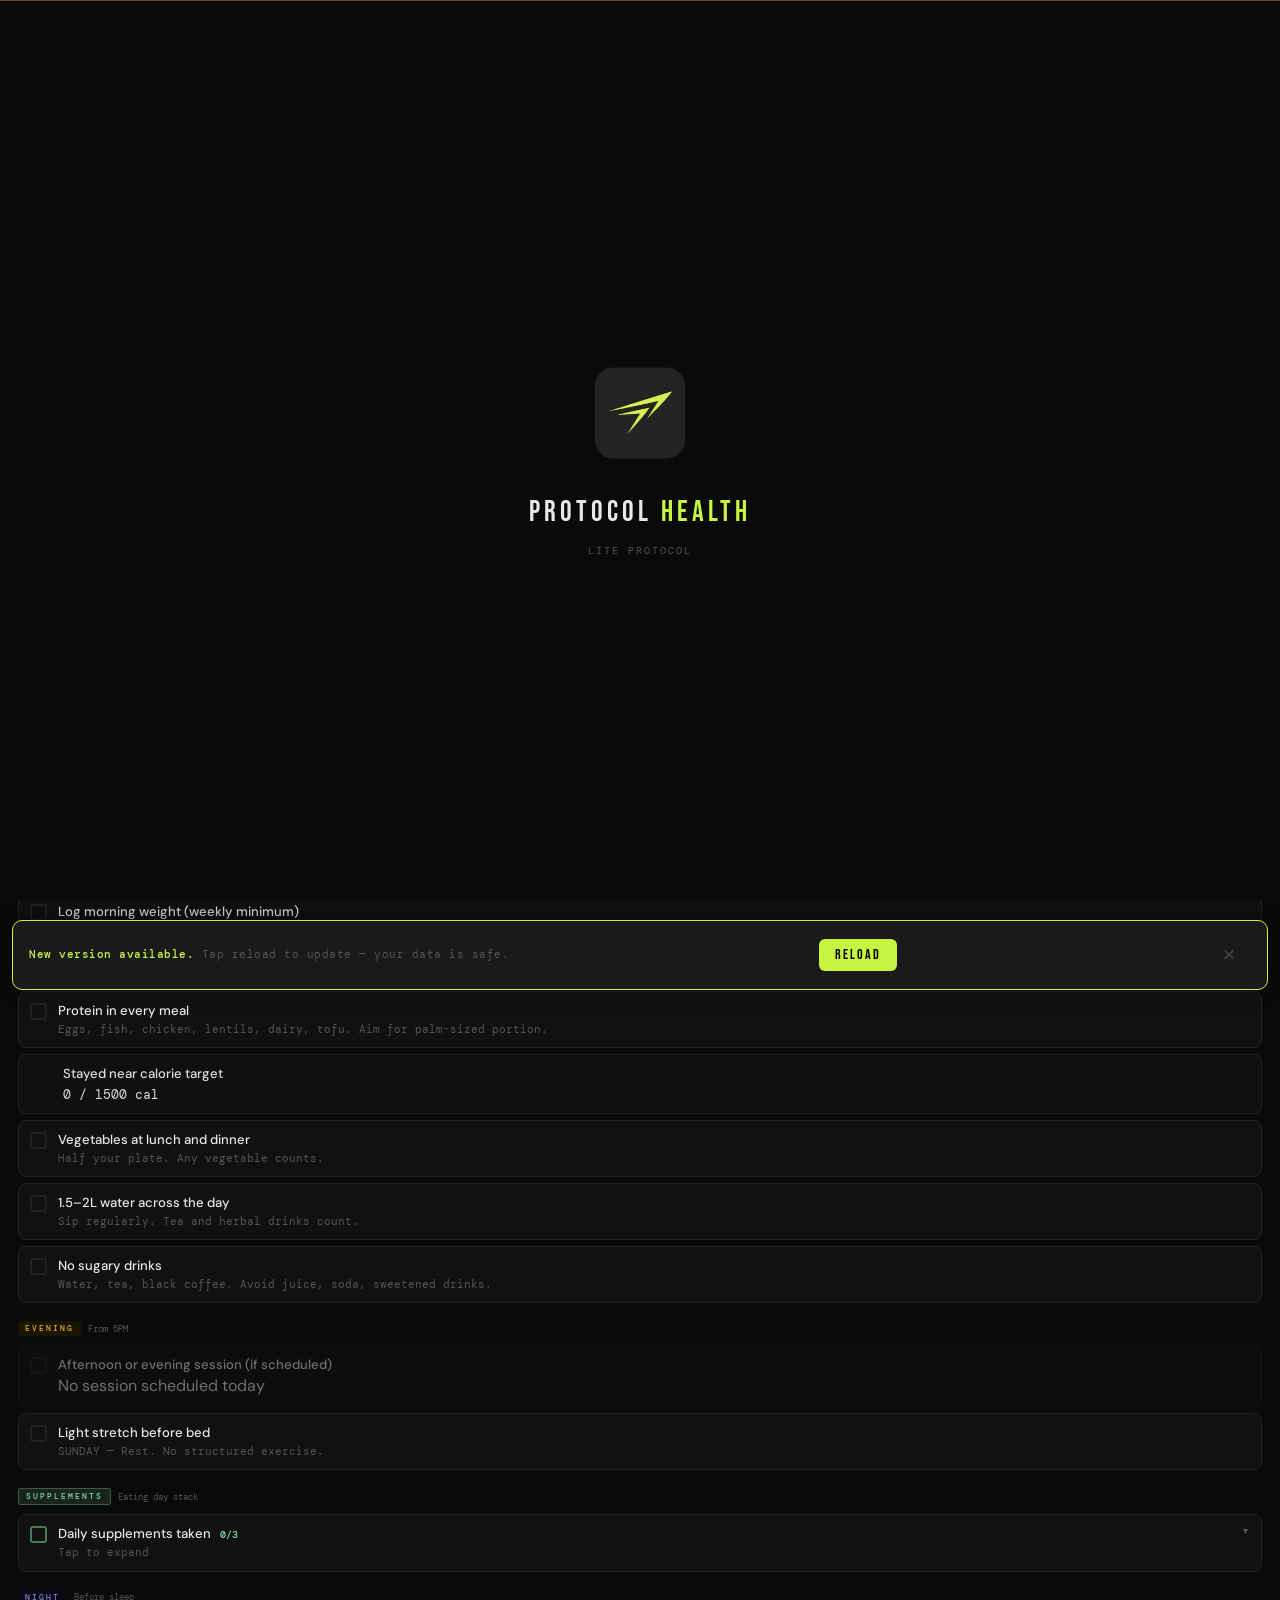
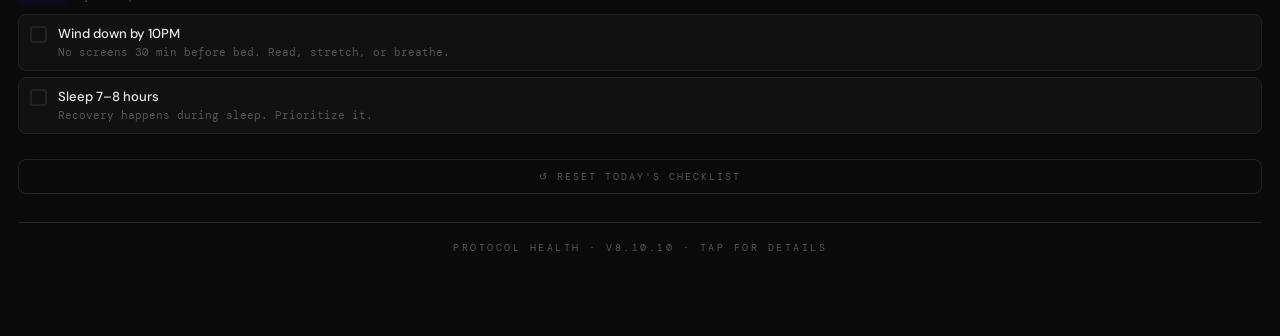
==== commit e83996c9: "v8.10.10: CYCLE v2 — eating window, water, supplements, mode-driven fasts - Two meals inside a 9AM-4" ====
--- a/app.html
+++ b/app.html
@@ -1863,8 +1863,8 @@
 // Minor (+0.1.0): new feature, meaningful UI change, or 4+ bug fixes. Popup shown.
 // Major (+1.0.0): new plan, core system rework, new tab. Popup shown.
 // CACHE_NAME in sw.js still bumps on every deploy independently.
-const APP_VERSION = '8.10.9';
-const APP_VERSION_MSG = 'Cleanup + bug-fix release: the app no longer contains anyone’s built-in personal details — plans, defaults and targets now come only from your Settings and logs. Checklist items can always be ticked by hand, rest days can reach full completion, plan switches keep your history, and calibrated or typed TDEE values are no longer reset on every launch.';
+const APP_VERSION = '8.10.10';
+const APP_VERSION_MSG = 'CYCLE v2: two meals inside a 9AM–4PM window, a daily water target from your weight, a weekly supplement track, and fast days that follow your mode (Thu + Sun while cutting, Sunday only near target, none below it). New daily sessions, a run ramp that tracks your week number and keeps progressing past week 12, and a live weekly deficit card.';
 // Expose to window so migrations/runner.js (ES module) can read it for auto-backup metadata.
 window.APP_VERSION = APP_VERSION;
 
@@ -1908,7 +1908,8 @@
   const plan = (typeof getActivePlan === 'function') ? getActivePlan() : null;
   if (!plan || typeof plan.workoutContent !== 'function') return null;
   const dow = DAYS_SHORT[strToDate(dateStr).getDay()];
-  const key = (plan.name || '') + '|' + dow;
+  // v8.10.10: fast-day pattern in the key — CYCLE's Thursday card changes with its mode.
+  const key = (plan.name || '') + '|' + dow + '|' + (plan.fastDaysDow || []).join(',');
   if (Object.prototype.hasOwnProperty.call(_countableRowsCache, key)) return _countableRowsCache[key];
   let count = 0;
   try {
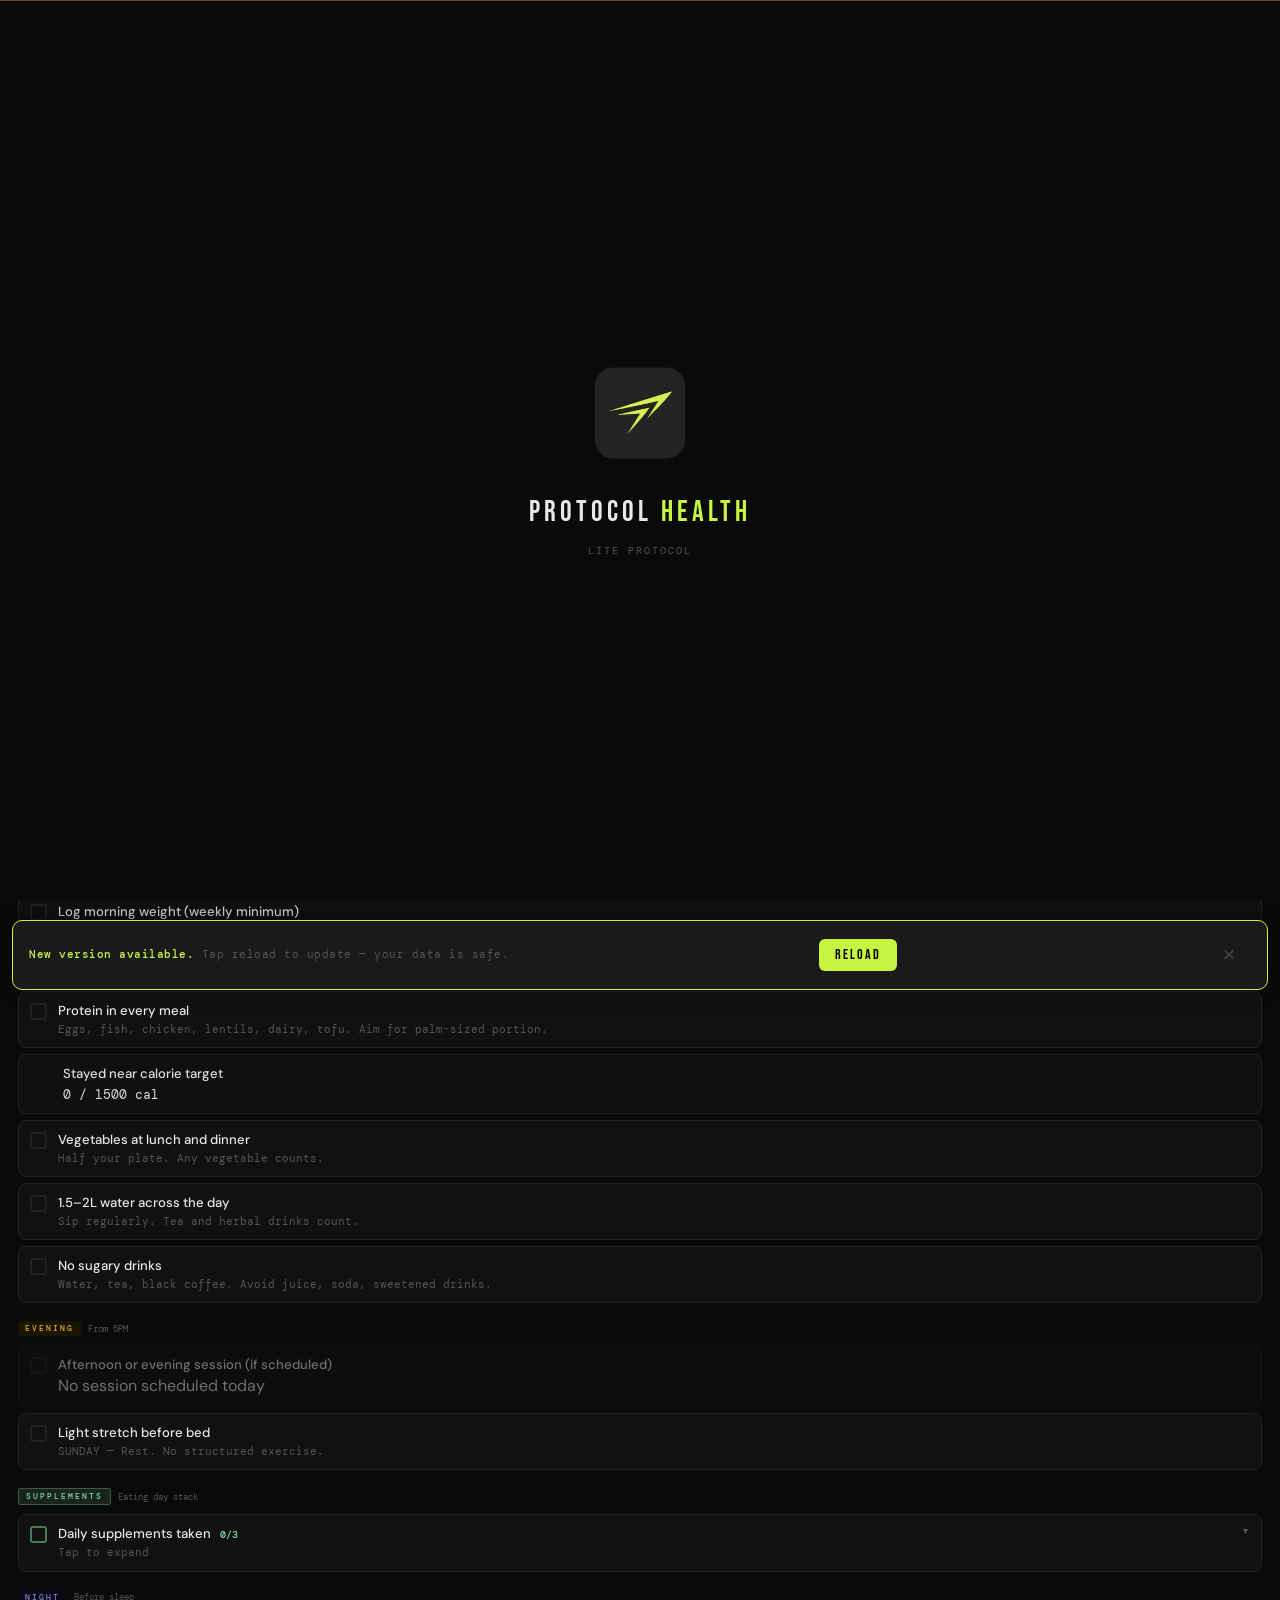
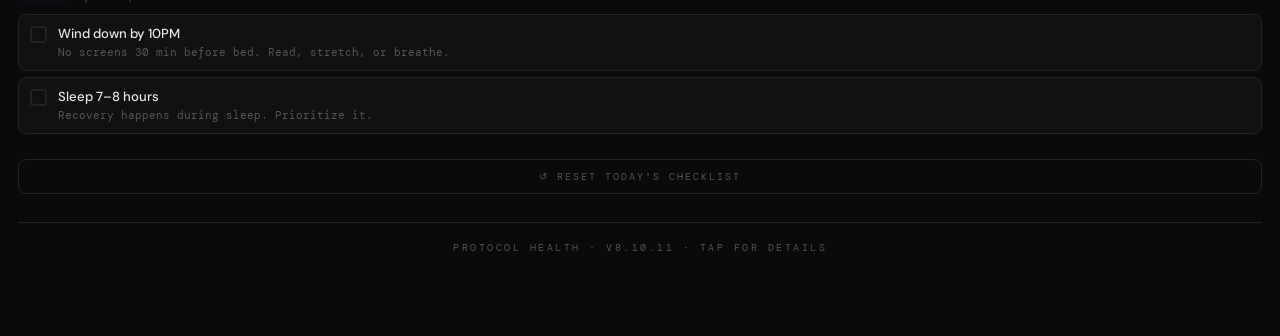
==== commit ff443644: "v8.10.11: CYCLE fresh menu — drinks, snacks, meals; no tuna - Fresh menu on CYCLE NUTRITION: hydrati" ====
--- a/app.html
+++ b/app.html
@@ -1863,8 +1863,8 @@
 // Minor (+0.1.0): new feature, meaningful UI change, or 4+ bug fixes. Popup shown.
 // Major (+1.0.0): new plan, core system rework, new tab. Popup shown.
 // CACHE_NAME in sw.js still bumps on every deploy independently.
-const APP_VERSION = '8.10.10';
-const APP_VERSION_MSG = 'CYCLE v2: two meals inside a 9AM–4PM window, a daily water target from your weight, a weekly supplement track, and fast days that follow your mode (Thu + Sun while cutting, Sunday only near target, none below it). New daily sessions, a run ramp that tracks your week number and keeps progressing past week 12, and a live weekly deficit card.';
+const APP_VERSION = '8.10.11';
+const APP_VERSION_MSG = 'CYCLE fresh menu: easy hydrating drinks, fruit-forward snacks and filling fresh meals with calories and protein, a sample day, optional protein-powder tips and heartburn-friendly hydration notes. Meal examples no longer use tuna; salmon is an occasional swap.';
 // Expose to window so migrations/runner.js (ES module) can read it for auto-backup metadata.
 window.APP_VERSION = APP_VERSION;
 
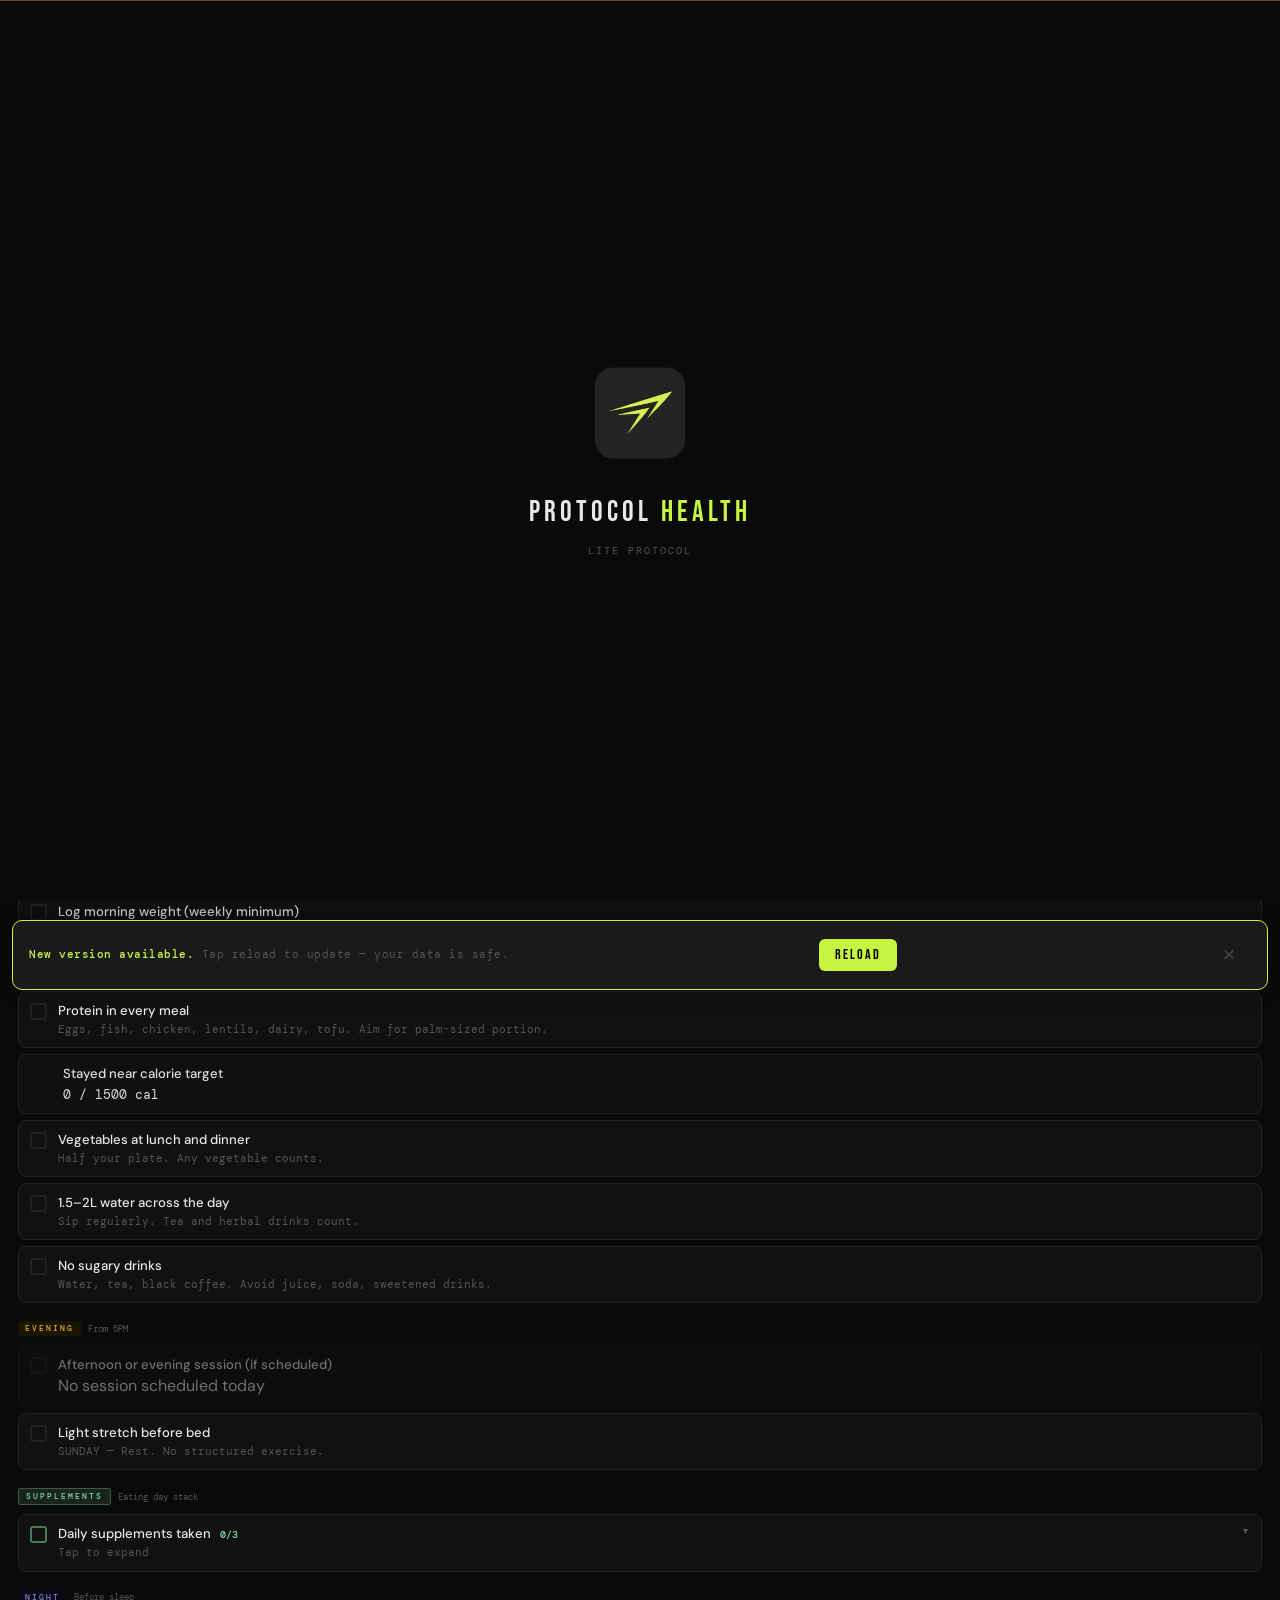
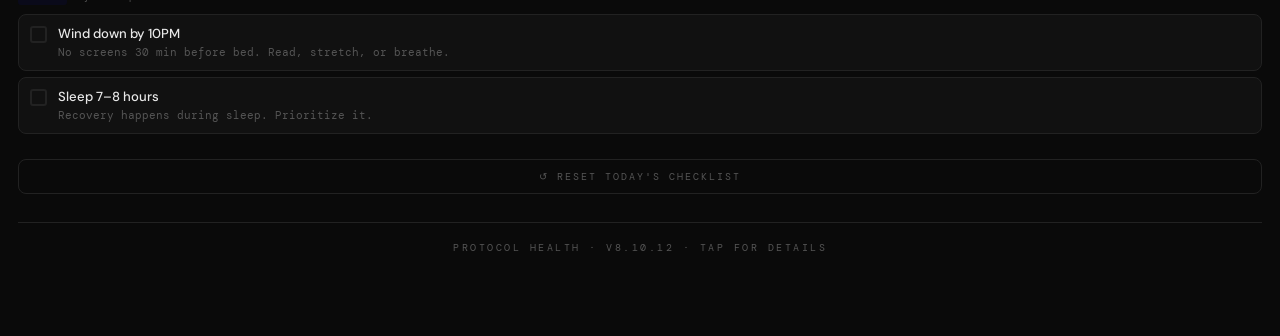
==== commit 2889244c: "v8.10.12: CYCLE ab program, machine options, bonus block, supplement track - 4-day progressive ab pr" ====
--- a/app.html
+++ b/app.html
@@ -1863,8 +1863,8 @@
 // Minor (+0.1.0): new feature, meaningful UI change, or 4+ bug fixes. Popup shown.
 // Major (+1.0.0): new plan, core system rework, new tab. Popup shown.
 // CACHE_NAME in sw.js still bumps on every deploy independently.
-const APP_VERSION = '8.10.11';
-const APP_VERSION_MSG = 'CYCLE fresh menu: easy hydrating drinks, fruit-forward snacks and filling fresh meals with calories and protein, a sample day, optional protein-powder tips and heartburn-friendly hydration notes. Meal examples no longer use tuna; salmon is an occasional swap.';
+const APP_VERSION = '8.10.12';
+const APP_VERSION_MSG = 'CYCLE update: ab program (Mon/Wed/Fri/Sat, progressive), optional machine options with pin logging (lat pulldown, chest press, leg extension), frog stand practice, a bonus block for extra work, 5k+ step target, and a supplement track with calcium+magnesium combo, pump pre-workout and stimulant pre-workout rules.';
 // Expose to window so migrations/runner.js (ES module) can read it for auto-backup metadata.
 window.APP_VERSION = APP_VERSION;
 
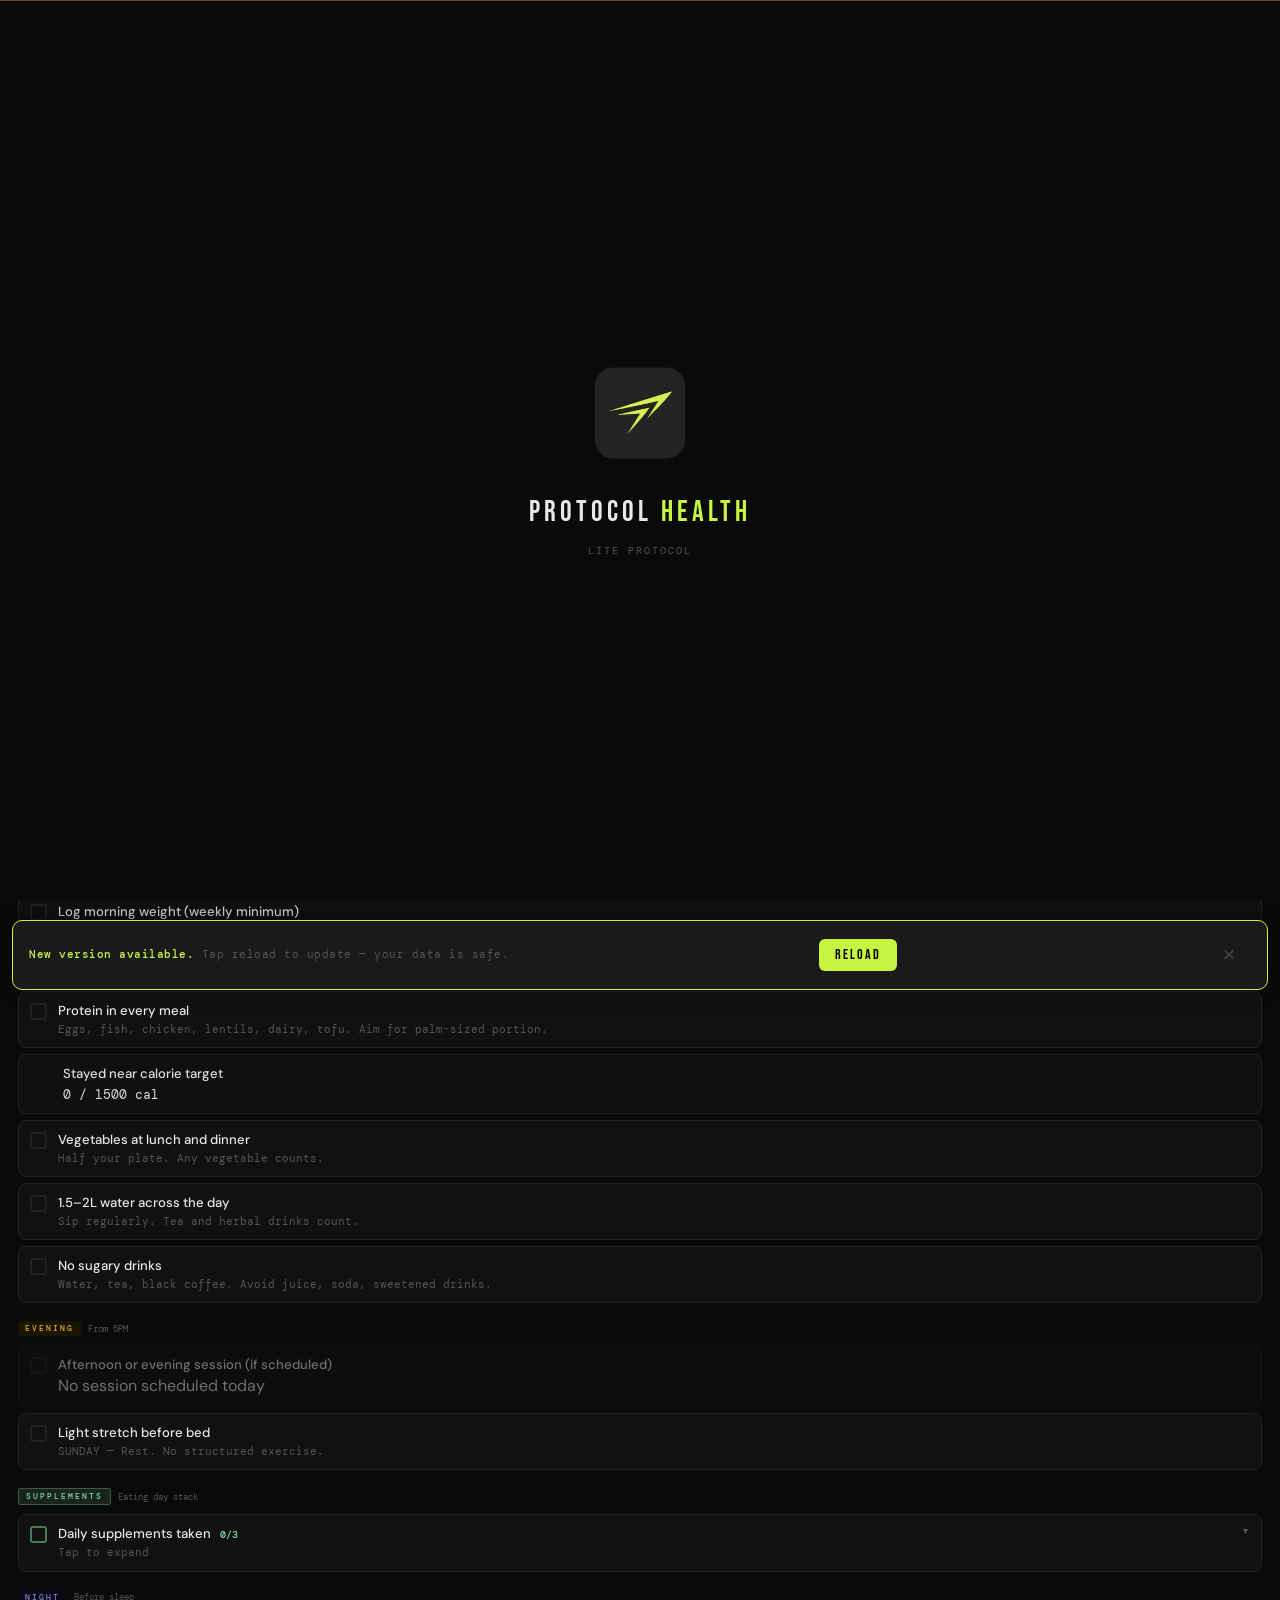
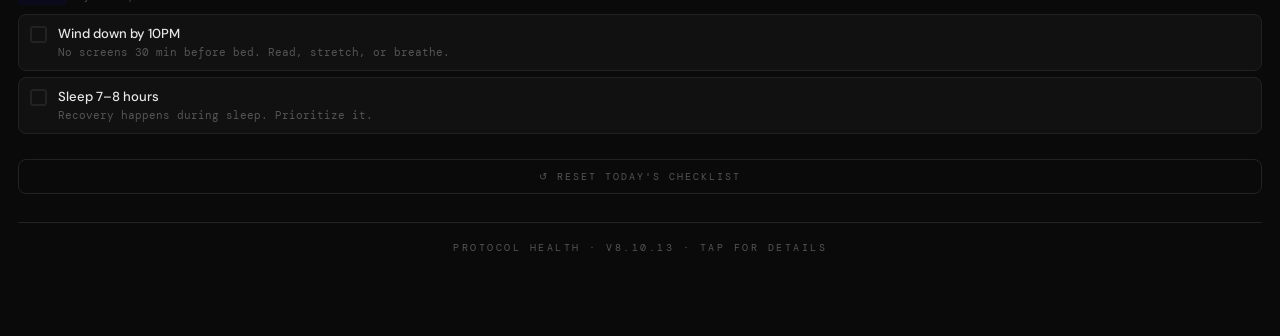
==== commit bcae4232: "v8.10.13: CYCLE max recomp — Thursday protein day, 1.7 g/kg protein, session formula - GLIDE Thursda" ====
--- a/app.html
+++ b/app.html
@@ -1863,8 +1863,8 @@
 // Minor (+0.1.0): new feature, meaningful UI change, or 4+ bug fixes. Popup shown.
 // Major (+1.0.0): new plan, core system rework, new tab. Popup shown.
 // CACHE_NAME in sw.js still bumps on every deploy independently.
-const APP_VERSION = '8.10.12';
-const APP_VERSION_MSG = 'CYCLE update: ab program (Mon/Wed/Fri/Sat, progressive), optional machine options with pin logging (lat pulldown, chest press, leg extension), frog stand practice, a bonus block for extra work, 5k+ step target, and a supplement track with calcium+magnesium combo, pump pre-workout and stimulant pre-workout rules.';
+const APP_VERSION = '8.10.13';
+const APP_VERSION_MSG = 'CYCLE max recomp: Thursday becomes a ~750-cal protein day (Sunday stays the fast), protein target 1.7 g/kg (1.9 preferred) over three meals, 11k steps, a 45-60 min session formula with weekly load increases, a Saturday sprint finisher, and a no-stimulants-near-bed rule.';
 // Expose to window so migrations/runner.js (ES module) can read it for auto-backup metadata.
 window.APP_VERSION = APP_VERSION;
 
@@ -1909,7 +1909,8 @@
   if (!plan || typeof plan.workoutContent !== 'function') return null;
   const dow = DAYS_SHORT[strToDate(dateStr).getDay()];
   // v8.10.10: fast-day pattern in the key — CYCLE's Thursday card changes with its mode.
-  const key = (plan.name || '') + '|' + dow + '|' + (plan.fastDaysDow || []).join(',');
+  // v8.10.13: light-day pattern too — CYCLE's Thursday protein day is a light day.
+  const key = (plan.name || '') + '|' + dow + '|' + (plan.fastDaysDow || []).join(',') + '|' + (plan.lightDaysDow || []).join(',');
   if (Object.prototype.hasOwnProperty.call(_countableRowsCache, key)) return _countableRowsCache[key];
   let count = 0;
   try {
@@ -2177,7 +2178,10 @@
 
   // Determine signal and base split (priority order)
   let proteinPct, carbsPct, fatPct, signal;
-  if(isRestDay) {
+  if(lightDay && splits.light) {
+    // v8.10.13: plan-declared light-day split (CYCLE protein day = mostly protein).
+    [proteinPct, carbsPct, fatPct] = splits.light; signal = 'light';
+  } else if(isRestDay) {
     [proteinPct, carbsPct, fatPct] = splits.rest; signal = 'rest';
   } else if(isTomorrowFast) {
     [proteinPct, carbsPct, fatPct] = splits.preFast; signal = 'pre-fast';
@@ -2212,7 +2216,12 @@
 
   // Enforce biological floors
   const warnings = [];
-  if(!isFeasible) {
+  // v8.10.13: a plan-declared light-day split is exact by design (CYCLE's
+  // ~750-cal protein day is mostly protein, once a week) — skip the daily floors.
+  const _planLightSplit = lightDay && !!splits.light;
+  if(_planLightSplit) {
+    // no floor enforcement
+  } else if(!isFeasible) {
     proteinG = proteinFloor;
     fatG     = fatFloor;
     carbsG   = Math.max(0, Math.round((cal - proteinFloorCal - fatFloorCal) / 4));
@@ -2231,13 +2240,13 @@
       warnings.push('Fat floor enforced — 20g minimum for hormonal function.');
     }
   }
-  if(carbsG < 30 && !isRestDay) {
+  if(carbsG < 30 && !isRestDay && !_planLightSplit) {
     warnings.push('Carbs very low (' + carbsG + 'g) — ensure electrolytes and 3.5L+ water.');
   }
 
   if(lightDay) {
     signal = 'light';
-    warnings.unshift('Light eating day — macros calculated at ' + cal + ' cal (~60% of TDEE).');
+    warnings.unshift((plan.lightDayName ? plan.lightDayName.charAt(0) + plan.lightDayName.slice(1).toLowerCase() : 'Light eating day') + ' — macros calculated at ' + cal + ' cal (~' + Math.round(getLightDayFraction(plan) * 100) + '% of TDEE).');
   }
 
   return { cal, proteinG, carbsG, fatG, proteinPct, carbsPct, fatPct, warnings, signal, isFastDay:false, isFeasible };
@@ -3075,6 +3084,13 @@
   const dayType = getDayType(today);
   document.getElementById('fastBanner').classList.toggle('visible', dayType === 'fast');
   document.getElementById('lightBanner').classList.toggle('visible', dayType === 'light');
+  // v8.10.13: a plan may name its light day (CYCLE: PROTEIN DAY) and supply banner copy.
+  const _lp = getActivePlan();
+  const _lb = (_lp && _lp.lightDayBanner) || null;
+  const _lbt = document.querySelector('#lightBanner .light-banner-title');
+  const _lbs = document.querySelector('#lightBanner .light-banner-sub');
+  if (_lbt && !_lbt.dataset.def) { _lbt.dataset.def = _lbt.innerHTML; _lbs.dataset.def = _lbs.innerHTML; }
+  if (_lbt) { _lbt.innerHTML = _lb ? _lb.title : _lbt.dataset.def; _lbs.innerHTML = _lb ? _lb.sub : _lbs.dataset.def; }
   renderTodayChecklist();
   // Phase C: render the START/STOP/EDIT controls inside the fast banner.
   if (typeof renderTodayFastUI === 'function') renderTodayFastUI();
